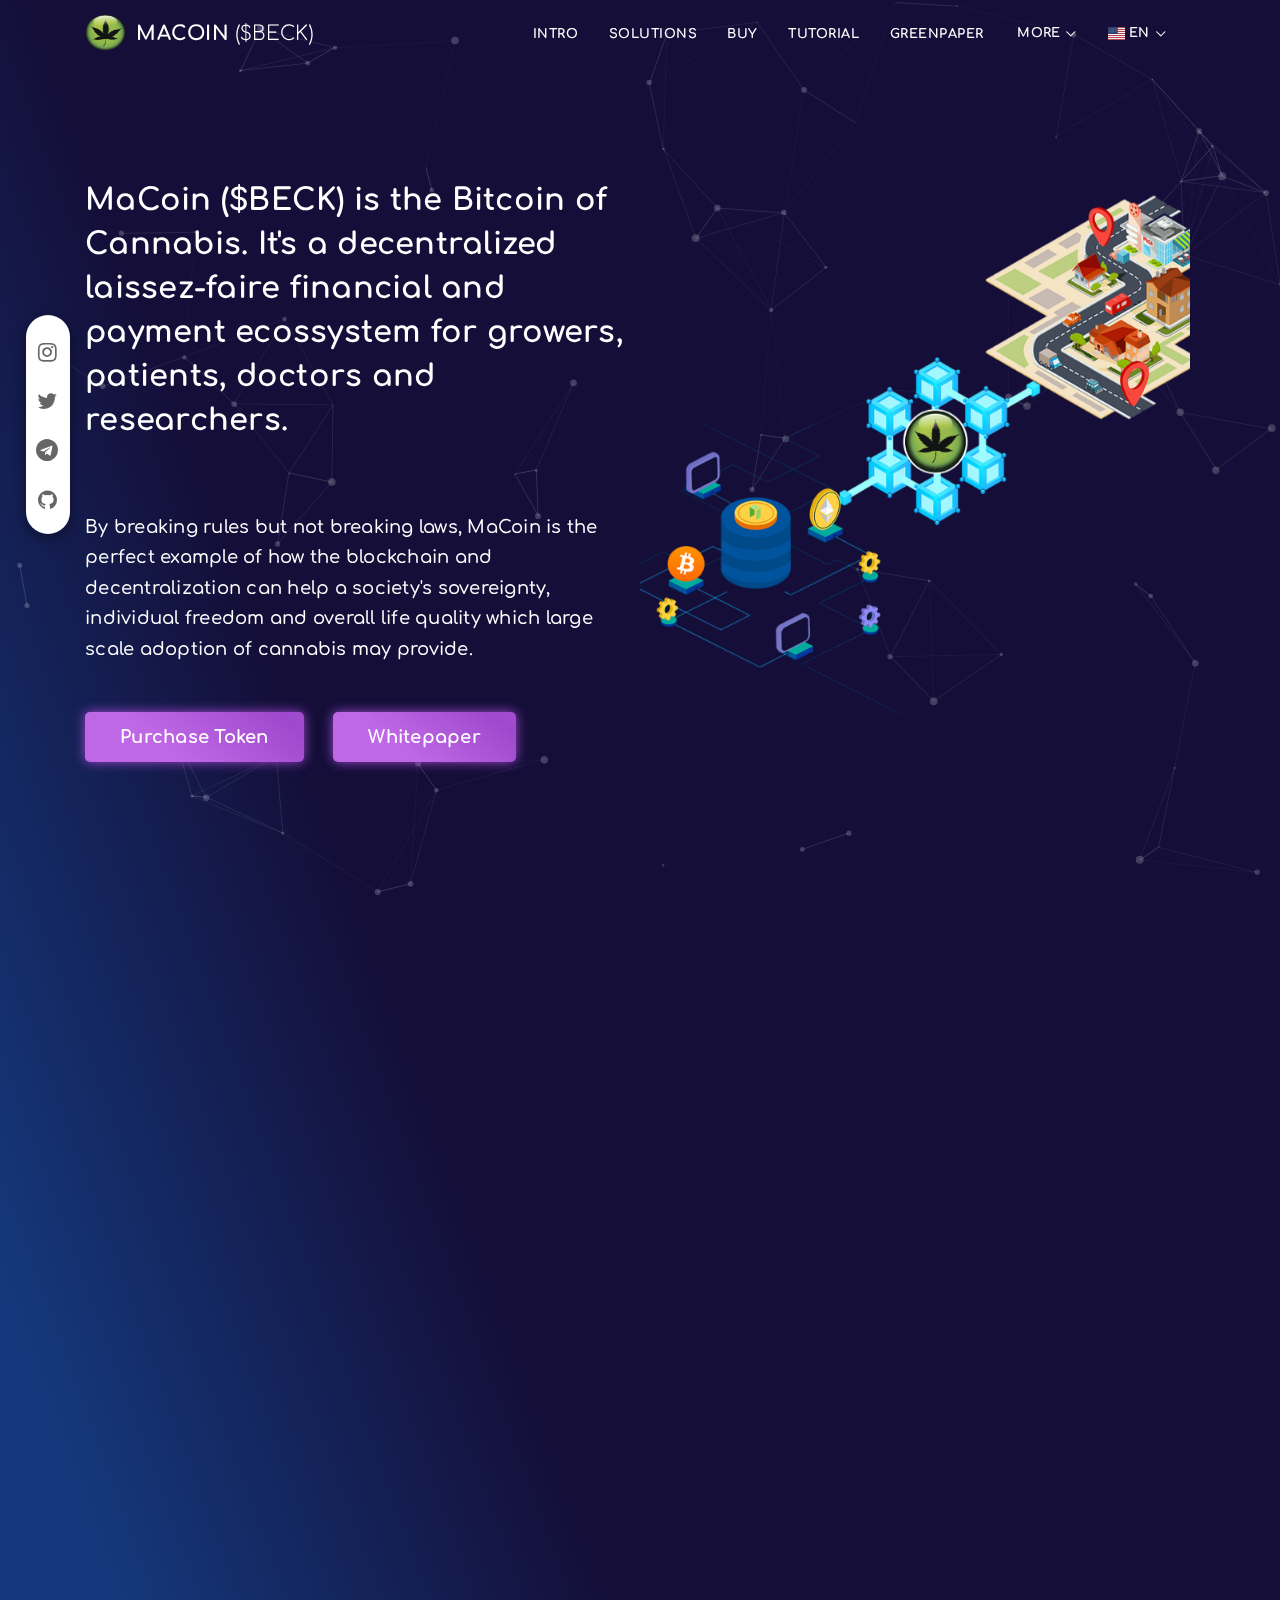
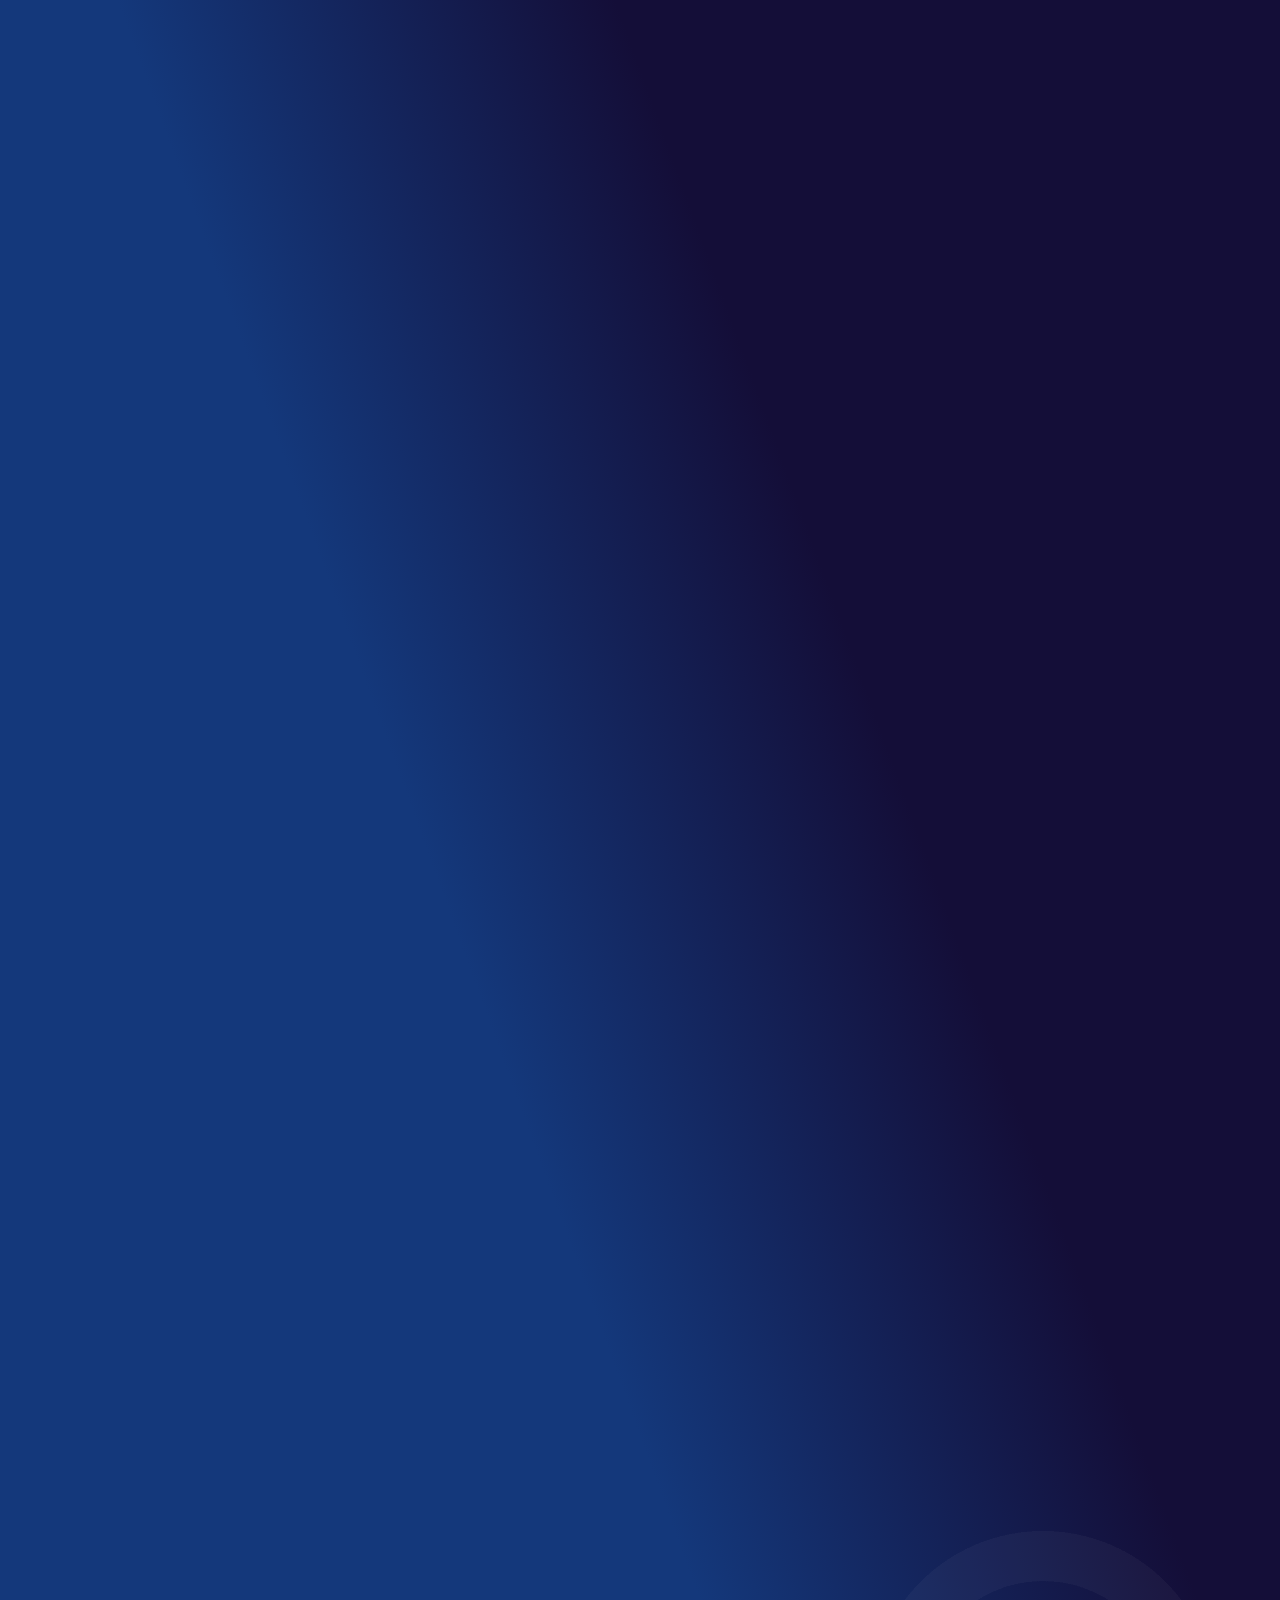
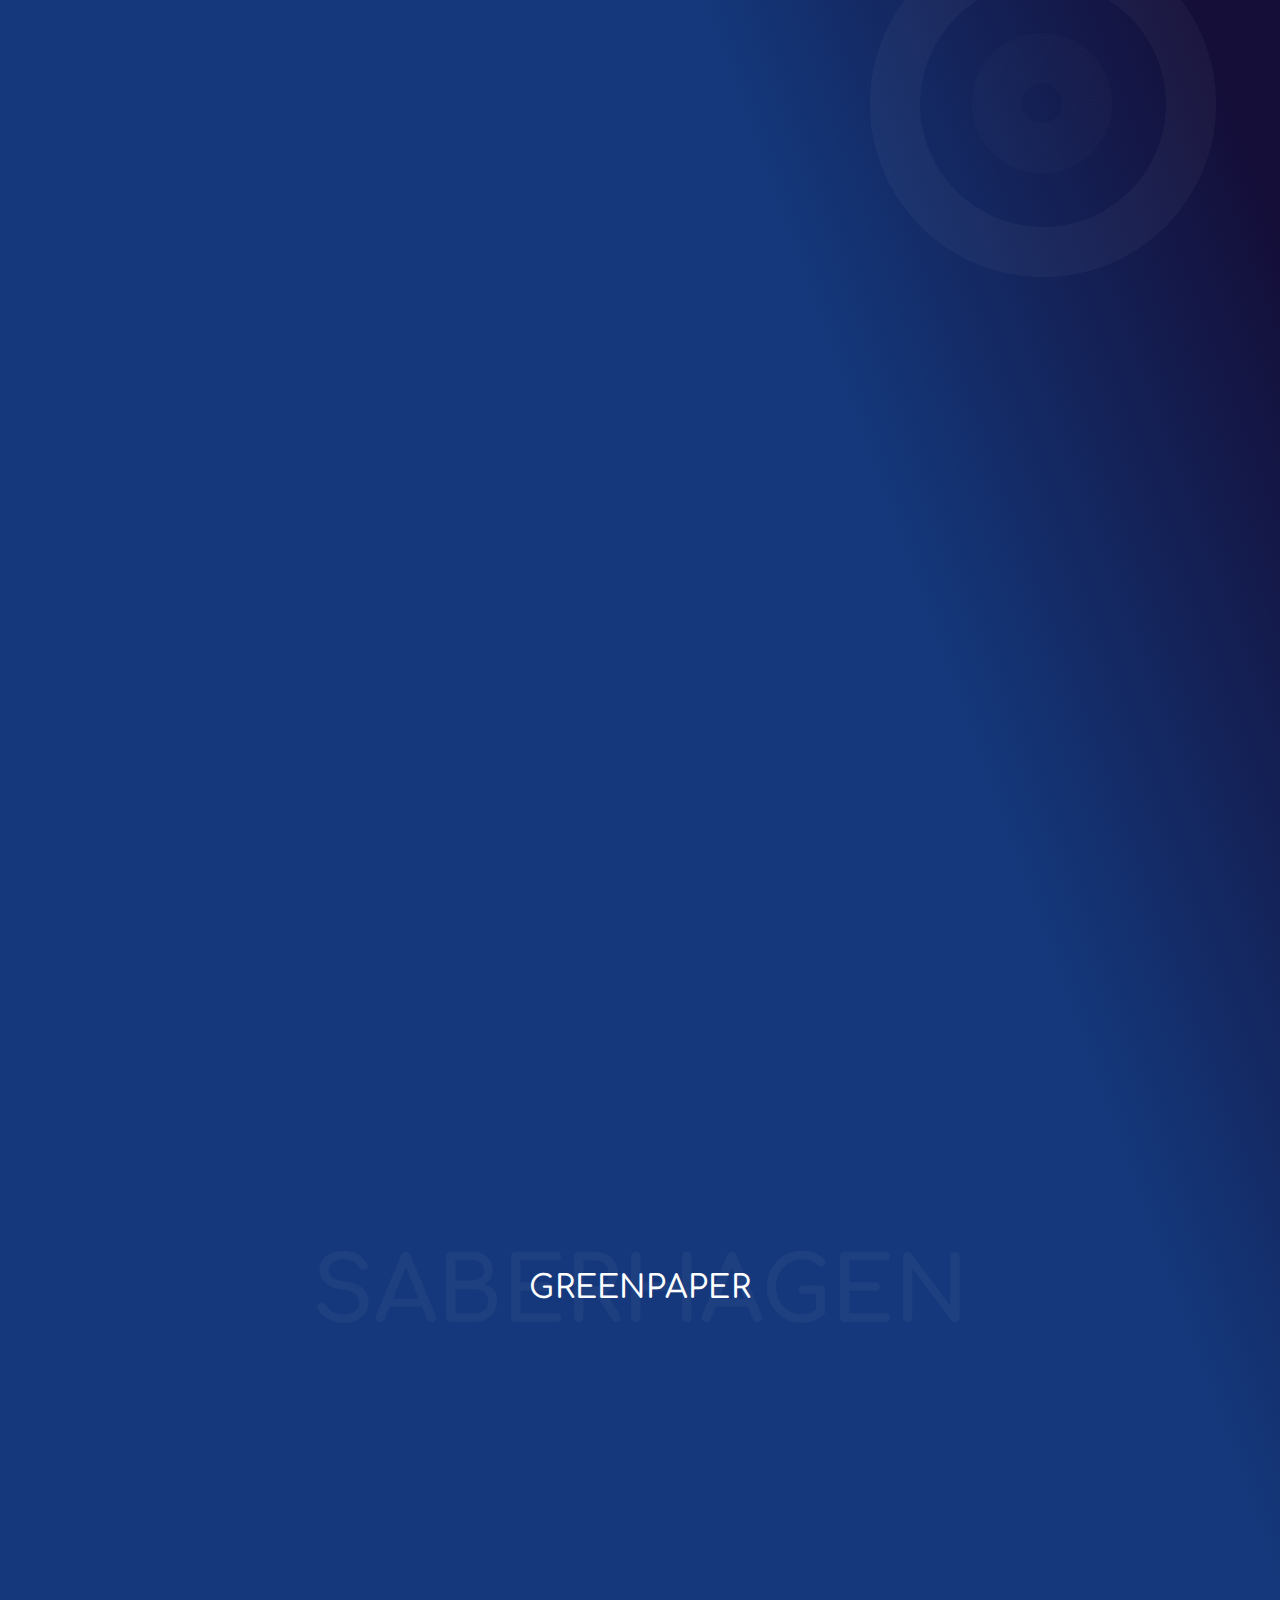
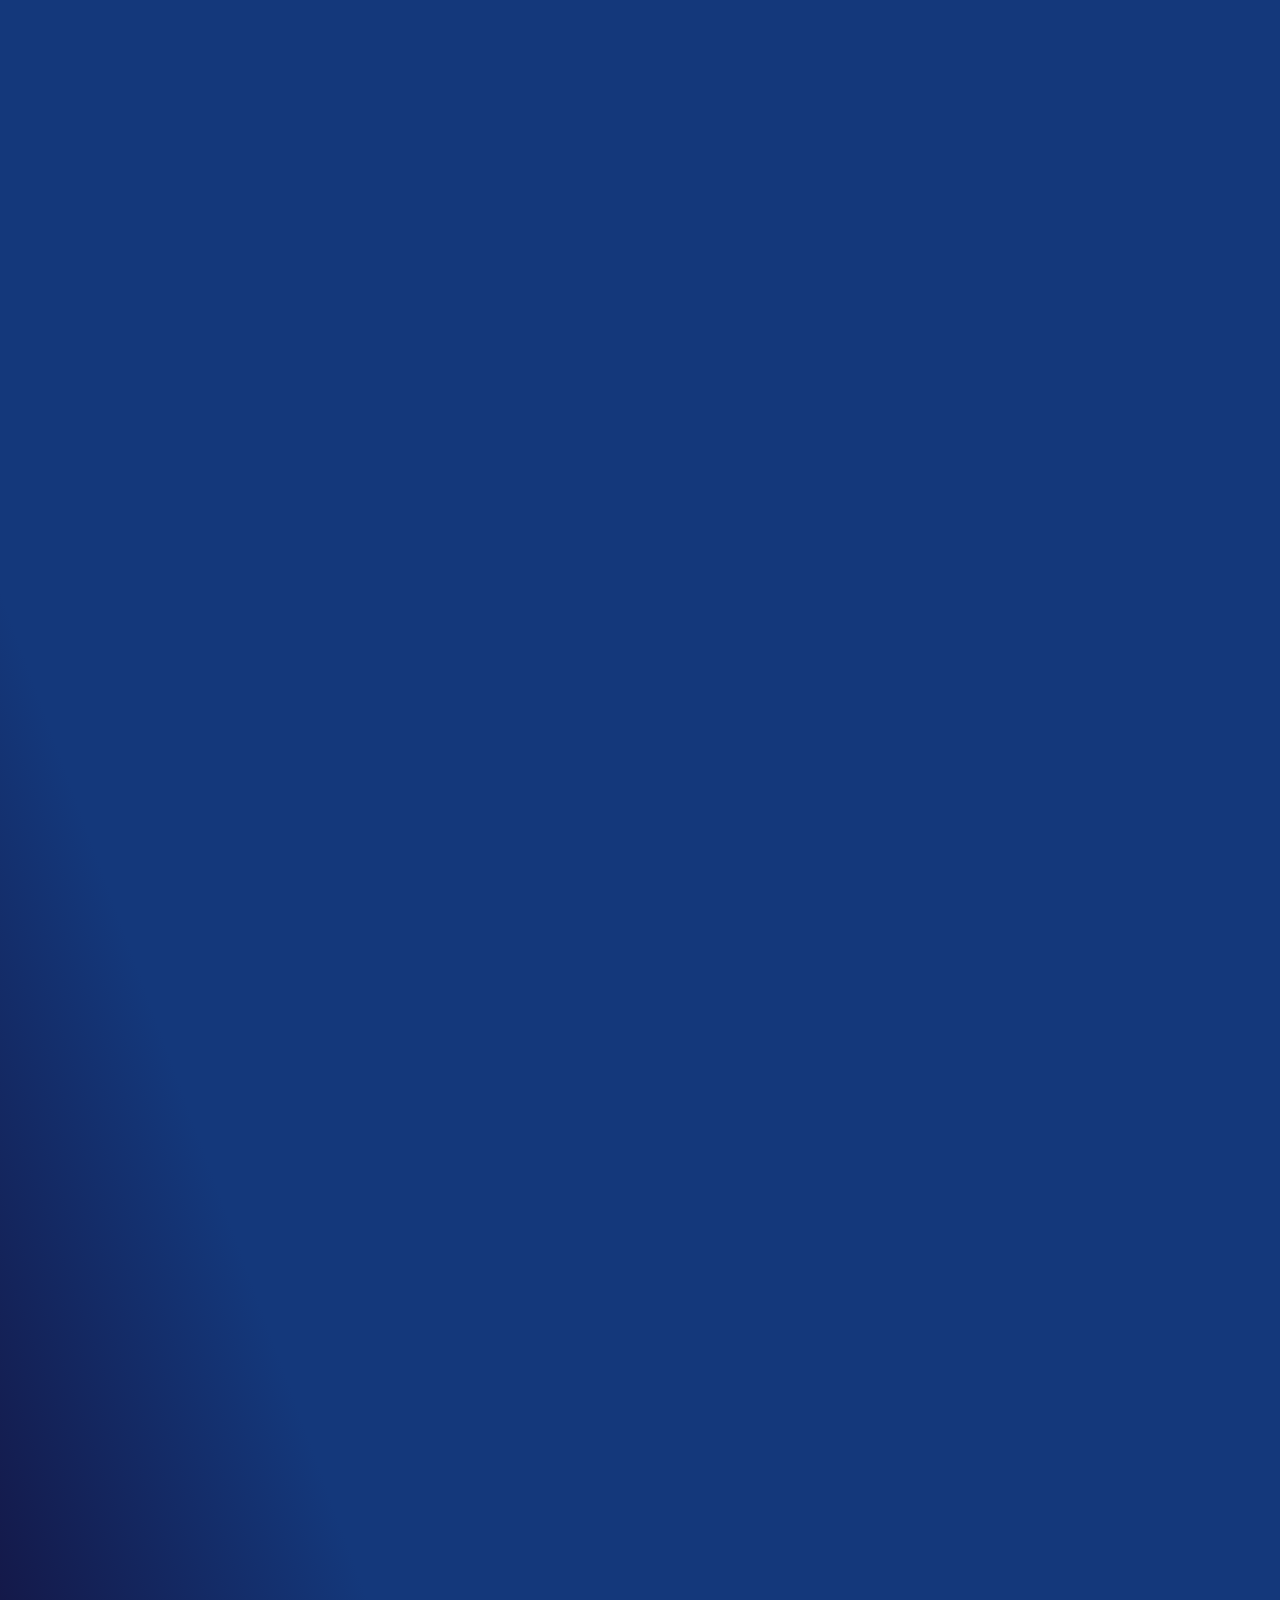
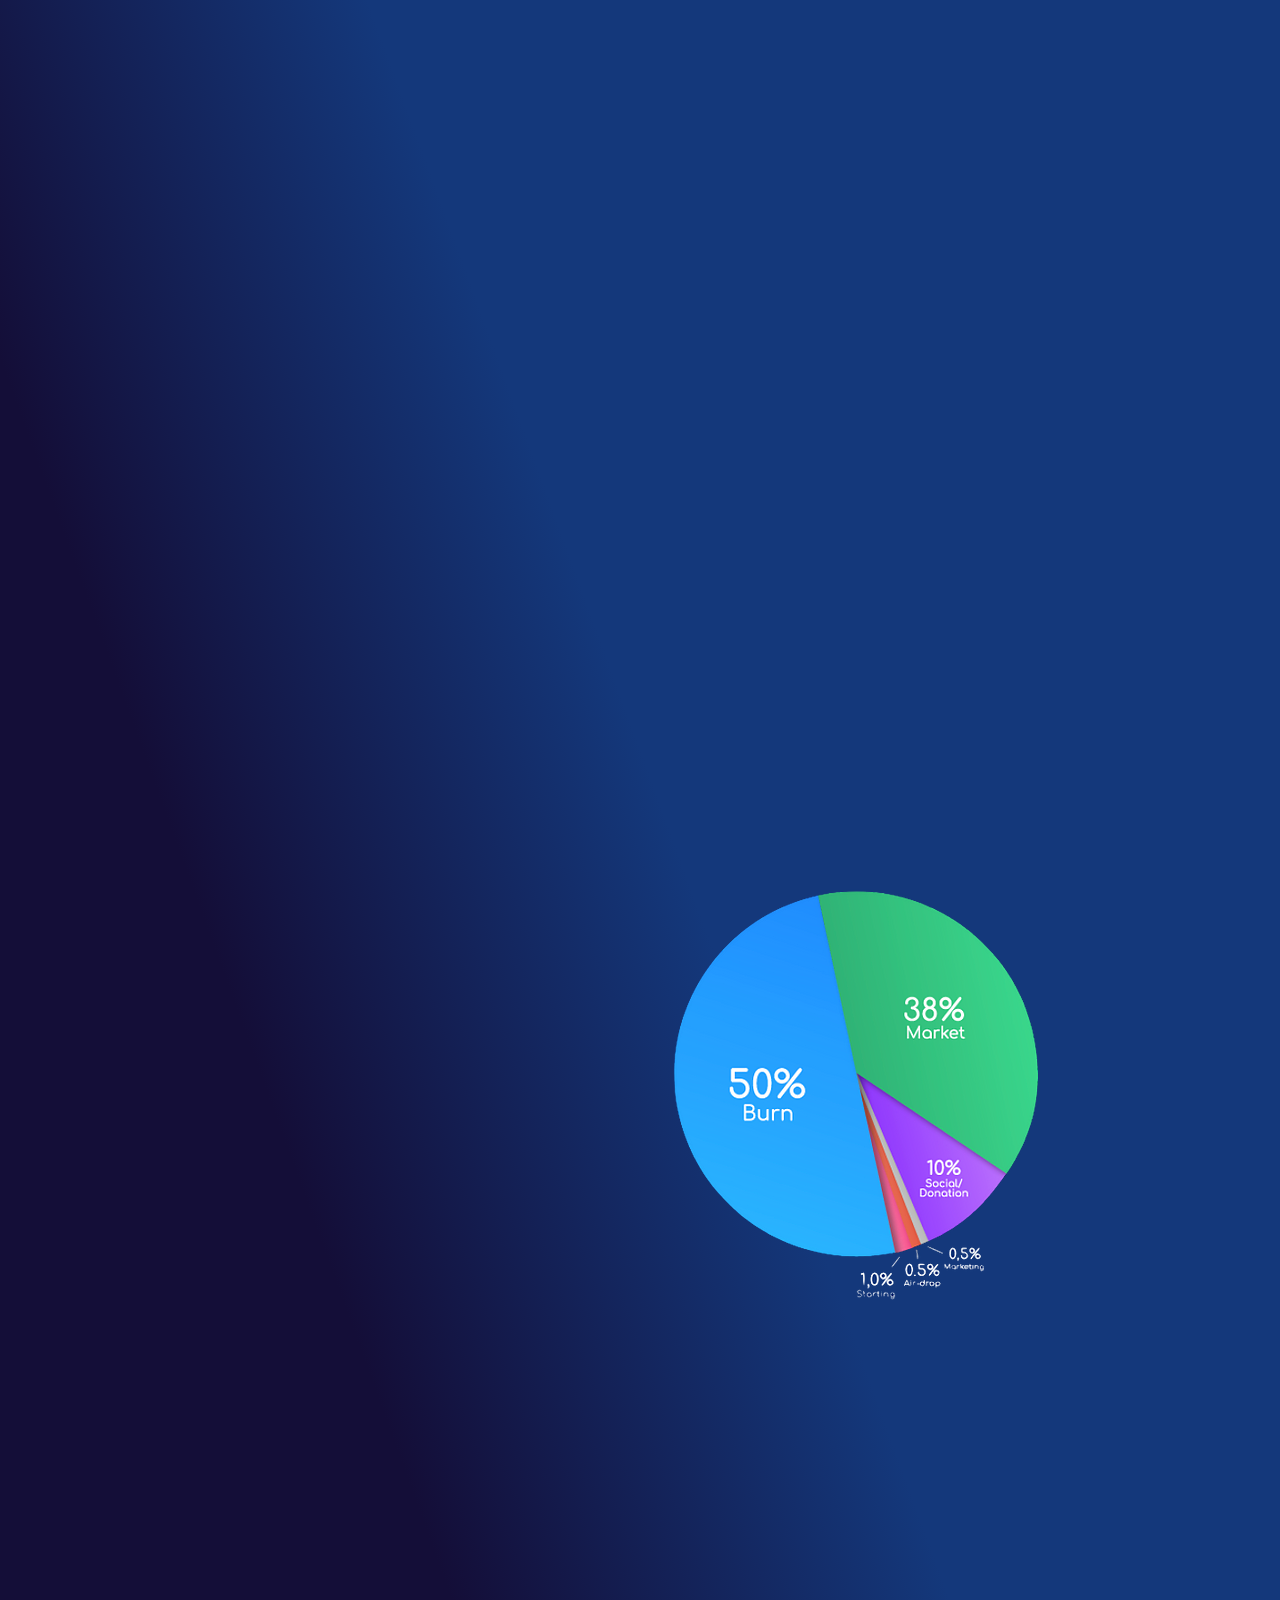
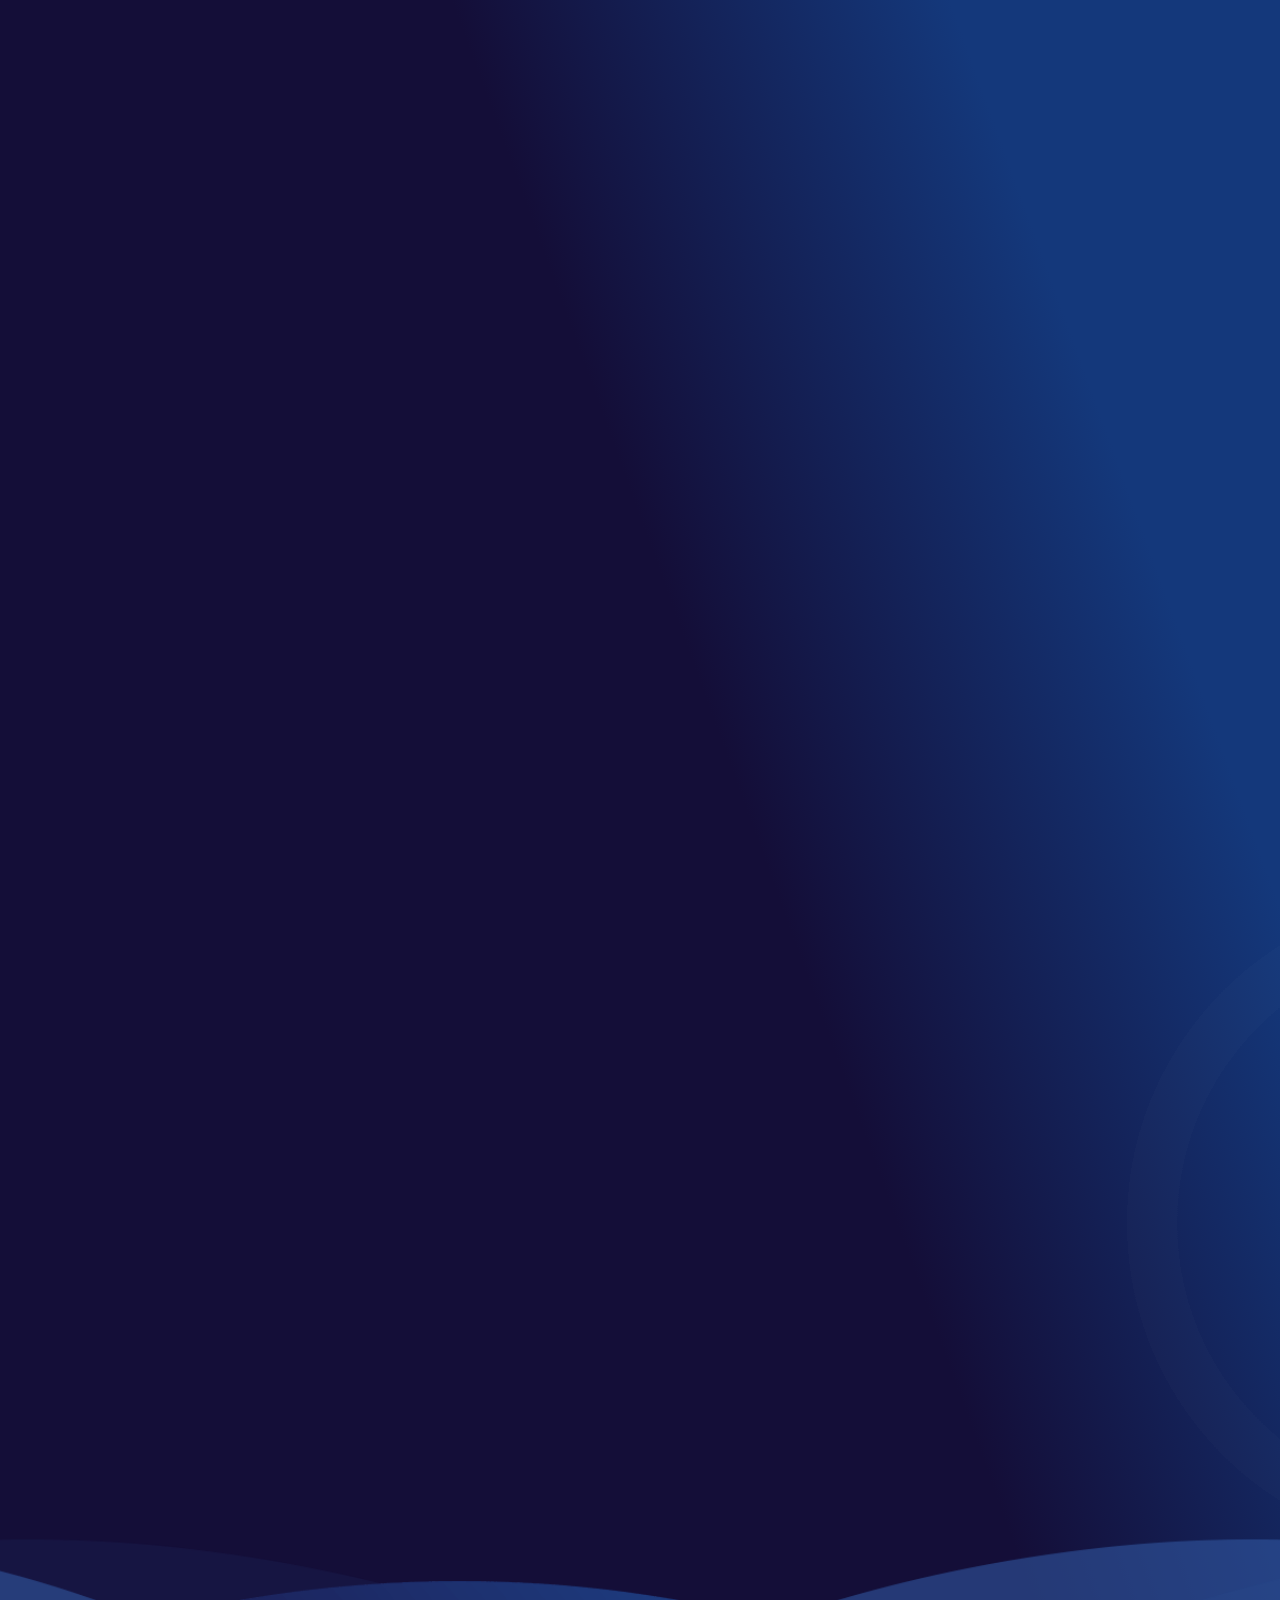
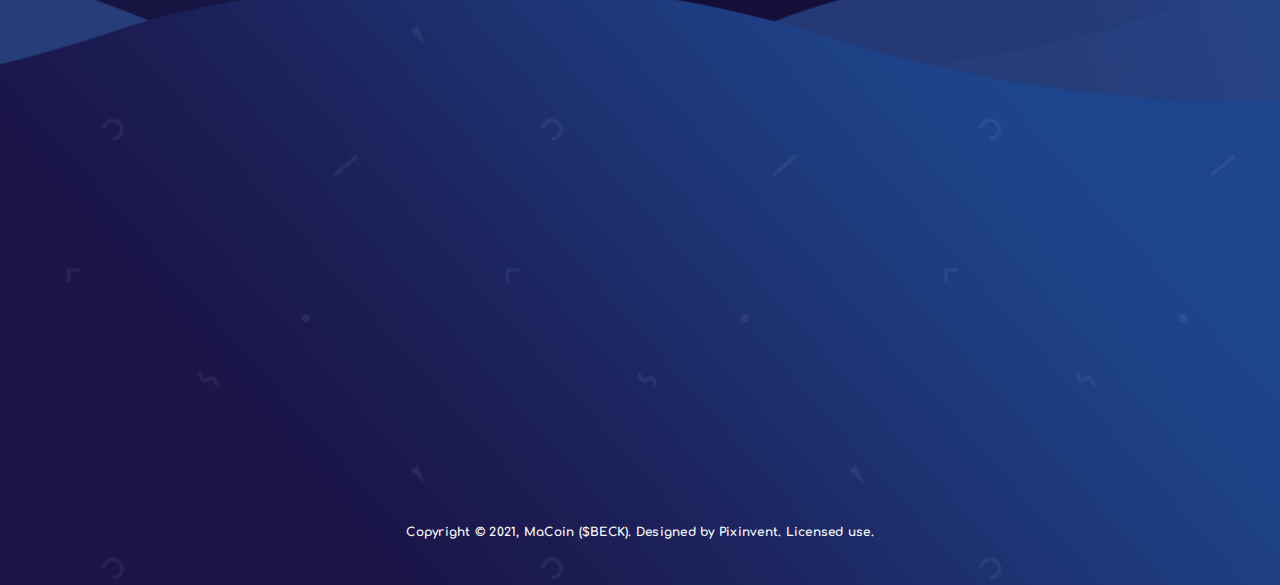
==== index.html @ e7eee724 "Update index.html" ====
<!DOCTYPE html>
<html lang="en" data-textdirection="ltr">
  <head>
    <meta http-equiv="Content-Type" content="text/html; charset=UTF-8">
    <meta http-equiv="X-UA-Compatible" content="IE=edge">
    <meta name="viewport" content="width=device-width, initial-scale=1.0, user-scalable=0, minimal-ui">
    <meta name="description" content="MaCoin ($BECK) is the The Bitcoin of Cannabis. It's a community driven project which bootstrapped from a hackton of people interested in both cryptocurrency and medical cannabis at the Cypherpunks group on Cloubhouse app. The project aims to provide a freedom-aware alterative to consumers, providers and producers of medical cannabis and to make the whole joint community get along together.">
    <meta name="keywords" content="crypto, ico, cryptocurrency, bitcoin, landing, admin, dashboard, template, modern, clean, responsive">
    <meta name="author" content="PIXINVENT">
    <title>MaCoin ($BECK) - The Bitcoin of Cannabis</title>
    <link rel="apple-touch-icon" href="theme-assets/images/ico/apple-icon-120.png">
    <link rel="shortcut icon" type="image/x-icon" href="favicon.ico">
    <!--Google Fonts-->
    <link href="https://fonts.googleapis.com/css?family=Comfortaa:300,400,500,700" rel="stylesheet">
    <!--Font icons-->
    <link href="https://cdnjs.cloudflare.com/ajax/libs/font-awesome/4.7.0/css/font-awesome.min.css" rel="stylesheet">
    <!-- BEGIN VENDOR CSS-->
    <link rel="stylesheet" type="text/css" href="theme-assets/css/bootstrap.min.css">
    <link rel="stylesheet" type="text/css" href="theme-assets/fonts/themify/style.min.css">
    <link rel="stylesheet" type="text/css" href="theme-assets/fonts/flag-icon-css/css/flag-icon.min.css">
    <link rel="stylesheet" type="text/css" href="theme-assets/vendors/animate/animate.min.css">
    <link rel="stylesheet" type="text/css" href="theme-assets/vendors/flipclock/flipclock.css">
    <link rel="stylesheet" type="text/css" href="theme-assets/vendors/swiper/css/swiper.min.css">
    <!-- END VENDOR CSS-->
    <!-- END CRYPTO CSS-->
    <!-- BEGIN Page Level CSS-->
    <link rel="stylesheet" type="text/css" href="theme-assets/css/template-3d-animation.css">
    <!-- END Page Level CSS-->
    <!-- BEGIN Custom CSS-->
    <link rel="stylesheet" type="text/css" href="assets/css/style.css">
    <!-- END Custom CSS-->
    <style>
        #myVideo {
  position: relative;
  right: 0;
  bottom: 0;
  min-width: 100%; 
  min-height: 100%;
}
    </style>
  </head>
  <body class=" 1-column undefined  page-animated svg-wrapper" data-menu-open="hover" data-menu="">
    <!-- Preloader | Comment below code if you don't want preloader-->
<div id="loader-wrapper">
    <svg viewbox=" 0 0 512 512" id="loader">
        <linearGradient id="loaderLinearColors" x1="0" y1="0" x2="1" y2="1">
            <stop offset="5%" stop-color="green"></stop>
            <stop offset="100%" stop-color="lightgreen"></stop>
        </linearGradient>        
        <g>
            <circle cx="256" cy="256" r="150" fill="none" stroke="url(#loaderLinearColors)" />
        </g>
        <g>
            <circle cx="256" cy="256" r="125" fill="none" stroke="url(#loaderLinearColors)" />
        </g>
        <g>
            <circle cx="256" cy="256" r="100" fill="none" stroke="url(#loaderLinearColors)" />
        </g>
        <g>
            <circle cx="256" cy="256" r="75" fill="none" stroke="url(#loaderLinearColors)" />
        </g>
        <circle cx="256" cy="256" r="60" fill="url(#loaderImage)" stroke="none" stroke-width="0" />

        <!-- Change the preloader logo here -->
        <defs>
            <pattern id="loaderImage" height="100%" width="100%" patternContentUnits="objectBoundingBox">
                <image href="assets/macoinlogo.png" preserveAspectRatio="none" width="1" height="1"></image>
            </pattern>
        </defs>
    </svg>

    <div class="loader-section section-left"></div>
    <div class="loader-section section-right"></div>
</div>
<!--/ Preloader --><nav class="vertical-social">
    <ul>
        <li><a href="https://www.instagram.com/cryptomacoin"><i class="fa fa-instagram" aria-hidden="true"></i></a></li>
        <li><a href="https://www.twitter.com/financemacoin"> <i class="fa fa-twitter" aria-hidden="true"></i></a></li>
        <li><a href="https://macoin.finance/telegram"><i class="fa fa-telegram" aria-hidden="true"></i></a></li>
        <li><a href="https://github.com/danibaha/macoin.finance"><i class="fa fa-github" aria-hidden="true"></i></a></li>
    </ul>
</nav>

    <!-- /////////////////////////////////// HEADER /////////////////////////////////////-->

    <!-- Header Start-->
    <header class="page-header">
      <!-- Horizontal Menu Start-->
      <nav class="main-menu static-top navbar-dark navbar navbar-expand-lg fixed-top mb-1"><div class="container">
    <a class="navbar-brand animated" data-animation="fadeInDown" data-animation-delay="1s" href="#head-area"><img src="assets/macoinlogo.png" alt="MaCoin Logo" width="41" height="37" /><span class="brand-text"><span class="font-weight-bold">MaCoin</span> ($BECK)</span></a>
    <button class="navbar-toggler" type="button" data-toggle="collapse" data-target="#navbarCollapse" aria-controls="navbarCollapse" aria-expanded="false" aria-label="Toggle navigation">
        <span class="navbar-toggler-icon"></span>
    </button>
    <div class="collapse navbar-collapse" id="navbarCollapse">
        <div id="navigation" class="navbar-nav ml-auto">
            <ul class="navbar-nav mt-1">
                <li class="nav-item animated" data-animation="fadeInDown" data-animation-delay="1.1s">
                    <a class="nav-link" href="index.html#intro">INTRO</a>
                </li>
                <li class="nav-item animated" data-animation="fadeInDown" data-animation-delay="1.2s">
                    <a class="nav-link" href="index.html#problem-solution">SOLUTIONS</a>
                </li>
                <li class="nav-item animated" data-animation="fadeInDown" data-animation-delay="1.4s">
                    <a class="nav-link" href="/buy" target="_blank">BUY</a>
                </li>
                <li class="nav-item animated" data-animation="fadeInDown" data-animation-delay="1.5s">
                    <a class="nav-link" href="https://www.youtube.com/watch?v=SS7RH27on08" target="_blank">TUTORIAL</a>
                </li>
                <li class="nav-item animated" data-animation="fadeInDown" data-animation-delay="1.3s">
                    <a class="nav-link" href="index.html#whitepaper">GREENPAPER</a>
                </li>
                <li class="dropdown show mr-2 px-2 animated" data-animation="fadeInDown" data-animation-delay="1.6s">
                    <a class="dropdown-toggle white" href="#" role="button" id="more" data-toggle="dropdown" aria-haspopup="true" aria-expanded="false">MORE</a>
                    <div class="dropdown-menu" aria-labelledby="more">
                        <a class="dropdown-item" href="index.html#macoin-ecosystem">BECK Ecosystem</a>
                        <a class="dropdown-item" href="index.html#macoin-tokenomics">Tokenomics</a>
                        <a class="dropdown-item" href="index.html#macoin-macoinbeck">MaCoin ($BECK)</a>
                        <a class="dropdown-item" href="index.html#macoin-roadmap">Roadmap</a>
                        <a class="dropdown-item" href="index.html#faq">FAQ</a>
                        <a class="dropdown-item" href="index.html#contact">Contact</a>
                        <!-- Coisa e tal depois
                        <a class="dropdown-item" href="template-inner-page-with-sidebar.html">Uma Pagina</a> -->
                    </div>
                </li>
                <li class="dropdown show mr-4 animated" data-animation="fadeInDown" data-animation-delay="1.7s">
                    <a class="dropdown-toggle" href="#" role="button" id="language" data-toggle="dropdown" aria-haspopup="true" aria-expanded="false"><span class="flag-icon flag-icon-us"></span> EN</a>
                    <div class="dropdown-menu" aria-labelledby="language">
                        <a class="dropdown-item" href="index-br.html"><span class="flag-icon flag-icon-br"></span> BR</a>
                    </div>
                </li>
            </ul>
            <!-- LOGIN TO MACOIN PARTNERS PORTAL TBD
            <span id="slide-line"></span>
            <form class="form-inline mt-2 mt-md-0">
                <a class="btn btn-sm btn-gradient-purple btn-glow my-2 my-sm-0 animated" data-animation="fadeInDown" data-animation-delay="1.8s" href="#" target="_blank">Sign in</a>
            </form>
        -->
        </div>
    </div>
</div>
      </nav>
      <!-- /Horizontal Menu End-->
    </header>
    <!-- /Header End-->

    <!-- //////////////////////////////////// CONTAINER ////////////////////////////////////-->
    <div class="content-wrapper">
      <div class="content-body">
        <main><!-- Header: 3D Animation -->
<section class="head-area" id="intro">

    <div id="particles-js"></div>
    <div class="head-content d-flex align-items-center">
        <div class="container">
            <div class="banner-wrapper">
                <div class="row align-items-center">
                    <div class="col-lg-6 col-md-12">
                        <div class="banner-content pt-5">
                            <h1 class="best-template animated" data-animation="fadeInUpShorter" data-animation-delay="1.5s">MaCoin ($BECK) is the Bitcoin of Cannabis. It's a decentralized laissez-faire financial and payment ecossystem for growers, patients, doctors and researchers.
                            <h3 class="d-block white animated" data-animation="fadeInUpShorter" data-animation-delay="1.6s">By breaking rules but not breaking laws, MaCoin is the perfect example of how the blockchain and decentralization can
                            help a society's sovereignty, individual freedom and overall life quality which large scale adoption of cannabis may provide.
                            </h3>
                            <div class="mt-5">
                                <a href="/buy" class="btn btn-lg btn-gradient-purple btn-glow mr-4 mb-2 animated" data-animation="fadeInUpShorter" data-animation-delay="1.7s">Purchase Token</a>
                                <a href="#whitepaper" class="btn btn-lg btn-gradient-purple btn-glow mb-2 animated" data-animation="fadeInUpShorter" data-animation-delay="1.8s">Whitepaper</a>
                            </div>
                        </div>
                    </div>
                    <div> <!-- arte 1234 da macoin -->
                        <img data-animation="fadeInUpShorter" src="assets/arte123.png" alt="361.png" class="problems-img animated" data-animation="fadeInUpShorter" data-animation-delay="2.5s" style="width:550px;height:550px;object-fit:cover;object-position:30% 50%; animation-delay: 4.0;">
                    </div>
                    <!-- <img src="assets/arte123.png" width="50%" height="50%"> -->
                </div>
            </div>
        </div>
    </div>
</section>
<section class="about section-padding" id="macoin-art123">
    <div class="container">
        <div class="heading text-center">
    <div class="animated" data-animation="fadeInUpShorter" data-animation-delay="0.3s">
                <h6 class="sub-title">EXPLAINING</h6>
                <h2 class="title">MaCoin ($BECK) Framework</h2>
            </div>
    <div><center><img data-animation="fadeInUpShorter" src="assets/arte123.png" alt="361.png" class="problems-img animated" data-animation="fadeInUpShorter" data-animation-delay="0.5s" width="80%" height="70%"></center>
    </div>
    <p class="content-desc animated" data-animation="fadeInUpShorter" data-animation-delay="0.4s">MaCoin ($BECK) framework allows everyone to connect to any Fiat, Bitcoin or Crypto<br class="d-none d-xl-block">financial system, convert it $BECK and swap it by real life goods & services.</p>
                <p class="content-desc animated" data-animation="fadeInUpShorter" data-animation-delay="0.4s">It chains and binds the cannabis community to real world and descentralized financial.</p>

</section>
<!--/ Header: 3D Animation -->
<!-- About -->
<section class="about section-padding" id="macoin-ecosystem">
    <div class="container">
        <div class="heading text-center">
            <div class="animated" data-animation="fadeInUpShorter" data-animation-delay="0.3s">
                <h6 class="sub-title">CANNABIS</h6>
                <h2 class="title">BECK ECOSYSTEM</h2>
            </div>
            <p class="content-desc animated" data-animation="fadeInUpShorter" data-animation-delay="0.4s">By leveraging on BECK Token we provide cryptotrading
            opportunities and business
                <br class="d-none d-xl-block">into real world while connecting the Cannabis Community in a DeFi ecosystem.</p>
        </div>
        <div class="content-area">
            <div class="row">
                <div class="col-md-12 col-lg-6">
                    <h4 class="title animated" data-animation="fadeInUpShorter" data-animation-delay="0.5s">We provide a platform for a complete <br class="d-none d-xl-block">Cannabis crypto-trading industry</h4>
                    <h6 class="pt-4 pb-2 animated" data-animation="fadeInUpShorter" data-animation-delay="0.6s">By levaring on the power of decentralized and
                    distributed digital ledger we allow the Cannabis community to interconect digitally to swap goods and services by a
                    commom measure of value: BECK Token.</h6>
                    <p class="animated" data-animation="fadeInUpShorter" data-animation-delay="0.7s">Medical cannabis consumers as well as doctors and patients along with growers, proders, wholesale distributors can swap and trade freely: anonymous and borderless digital currency to swap by cannabis medical products, services and goods.</p>
                    <p class="animated" data-animation="fadeInUpShorter" data-animation-delay="0.8s">Medical cannabis is a matter of health, and health is a matter of basic human rights and freedom. Cannabis medicine and derivative products bring incredible benefits to a number of patients
                    suffering from various patologies by means of natural and cheap aid. MaCoin helps the world avoiding the big-pharma industry lobby while keeping heavy and expensive lab chemical drugs from your body.</p>
                </div>
                <div class="col-md-12 col-lg-6 animated" data-animation="fadeInUpShorter" data-animation-delay="0.7s">
                    <div class="position-relative what-is-crypto-img float-xl-right">
                        <img class="img-fluid" src="assets/what-is-crypto.png" alt="How MaCoin works">
                        <!-- FAZER UM VIDEO NO YOUTUBE <div class="play-video text-center">
                            <a href="#" class="play rounded-circle btn-gradient-purple btn-glow video-btn" data-toggle="modal" data-src="https://www.youtube.com/embed/XXXXXX" data-target="#ico-modal"><i class="ti-control-play"></i></a>
                            <span class="mt-2 d-none d-md-block">Learn about it</span> -->
                        </div>
                    </div>
                </div>
            </div>
        </div>
    </div>
</section>
<!--/ About -->
<!-- Problems & Solutions -->
<section id="problem-solution" class="problem-solution section-pro section-padding ">
    <div class="container">
        <div class="heading text-center">
            <div class="animated" data-animation="fadeInUpShorter" data-animation-delay="0.3s">
                <h6 class="sub-title">Solutions</h6>
                <h2 class="title">Problems &amp; <strong>Solutions</strong></h2>
            </div>
            <p class="content-desc animated" data-animation="fadeInUpShorter" data-animation-delay="0.4s">For the first time, a decentralized finance (DeFi)
dares to unite two new realities in our society:
                <br class="d-none d-xl-block">Cryptocurrency and Cannabis!</p>
        </div>
        <div class="problems">
            <div class="row">
                <div class="col-md-12 col-lg-6">
                    <div class="heading mb-4">
                        <h4 class="title animated" data-animation="fadeInUpShorter" data-animation-delay="0.2s">PROBLEMS</h4>
                    </div>
                    <p class="animated" data-animation="fadeInUpShorter" data-animation-delay="0.4s">Macoin is breaking taboos and forever changing the crypto world.</p>
                    <p class="animated" data-animation="fadeInUpShorter" data-animation-delay="0.6s">On the one hand, the taboo of the decentralized economy, the individual freedom when seeking for the best alternatives of financial operations and investments. And on the other, the taboo on medical cannabis and the need for more drug options for individuals and families with some health issues, like cancer.</p>
                </div>
                <div class="col-md-12 col-lg-6 text-center">
                    <img src="assets/problems-macoin.png" class="problems-img animated" data-animation="fadeInUpShorter" data-animation-delay="0.5s" alt="problems-macoin">
                </div>
            </div>
        </div>
        <div class="solutions mt-5">
            <div class="row">
                <div class="col-md-12 col-lg-6 text-center">
                    <img src="assets/solutions-macoin.png" class="solutions-img animated" data-animation="fadeInUpShorter" data-animation-delay="0.5s" alt="problems-macoin">
                </div>
                <div class="col-md-12 col-lg-6 move-first">
                    <div class="heading mb-4">
                        <h4 class="title animated" data-animation="fadeInUpShorter" data-animation-delay="0.2s">SOLUTIONS</h4>
                    </div>
                    <p class="animated" data-animation="fadeInUpShorter" data-animation-delay="0.5s">Macoin is the first 99% philanthropic coin. For sure, people can invest in Macoin and make their profits and dividends.</p>
                    <p class="animated" data-animation="fadeInUpShorter" data-animation-delay="0.7s"> But Macoin converts other values ​​that would be the system "profit" to reward the holders, strengthen the currency itself, and increase the donation pool, which will be reverted to medical cannabis research institutions. And the choice of projects to receive donations will be made by the community. All Macoin holders are considered SUPPORTERS. They are the ones who will decide, through an online voting system, how to allocate raised funds. It is the community in charge.</p>
                </div>
            </div>
        </div>
    </div>
</section>
<!--/ Problems & Solutions -->
<!-- Whitepaper -->
<section id="whitepaper" class="whitepaper section-padding">
    <div class="container">
        <div class="heading text-center">
            <h6 class="sub-title">Saberhagen </h6>
            <h2 class="title">GREENPAPER</h2>
            <p class="content-desc animated" data-animation="fadeInUpShorter" data-animation-delay="0.4s">Understand the whole moto of Macoin reading our Greenpaper.<br />It's more than just a whitepaper. It's a call for action.</p>
        </div>
        <div class="row">
            <div class="col-lg-5 col-md-12">
                <div class="whitepaper-img">
                    <img class="img-fluid animated" data-animation="fadeInUpShorter" data-animation-delay="0.6s" src="assets/greenpaper.png" alt="greenpaper">
                </div>
            </div>
            <div class="col-lg-7 col-md-12">
                <div class="content-area">
                    <h4 class="title animated" data-animation="fadeInUpShorter" data-animation-delay="0.5s">Read the Greenpaper</h4>
                    <p class="animated" data-animation="fadeInUpShorter" data-animation-delay="0.6s">This green paper is an authoritative report guiding
                    the reader to deeply inform about the complex issue with medical cannabis, society and governments, presenting the issuing body's philosophy on the matter. It is meant to help readers understand the issue, solve the problem and be aware of Macoin cypher-defense crypto-strategy.</p>
                    <p class="animated" data-animation="fadeInUpShorter" data-animation-delay="0.7s">Our greenpaper has two versions, the long and original one drafted within the hackton which started MaCoin project and a more concise one highlighting the main goals of the project. We like to say that both documents asserts the ends the project seeks, while the full paper also describes the means.</p>
                    <p class="animated" data-animation="fadeInUpShorter" data-animation-delay="0.8s">Enjoy it.</p>
                    <div class="whitepaper-languages">
                        <div class="row">
                            <div class="col-6 col-md-3 text-center mt-4 animated" data-animation="fadeInUpShorter" data-animation-delay="0.6s">
                                <a href="/whitepaper" title="English">
                                    <img src="theme-assets/images/flag-1.png" alt="English">
                                    <div class="lang-text">
                                        <span class="icon ti-download mr-1"></span>
                                        <span class="language">English</span>
                                    </div>
                                </a>
                            </div>
                        <!--
                            <div class="col-6 col-md-3 text-center mt-4 animated" data-animation="fadeInUpShorter" data-animation-delay="0.7s">
                                <a href="#" title="Japanese">
                                    <img src="theme-assets/images/flag-2.png" alt="English">
                                    <div class="lang-text">
                                        <span class="icon ti-download mr-1"></span>
                                        <span class="language">Japanese</span>
                                    </div>
                                </a>
                            </div>
                            <div class="col-6 col-md-3 text-center mt-4 animated" data-animation="fadeInUpShorter" data-animation-delay="0.8s">
                                <a href="#" title="Russian">
                                    <img src="theme-assets/images/flag-3.png" alt="English">
                                    <div class="lang-text">
                                        <span class="icon ti-download mr-1"></span>
                                        <span class="language">Russian</span>
                                    </div>
                                </a>
                            </div>
                            <div class="col-6 col-md-3 text-center mt-4 animated" data-animation="fadeInUpShorter" data-animation-delay="0.9s">
                                <a href="#" title="Chinese">
                                    <img src="theme-assets/images/flag-4.png" alt="English">
                                    <div class="lang-text">
                                        <span class="icon ti-download mr-1"></span>
                                        <span class="language">Chinese</span>
                                    </div>
                                </a>
                            </div>
                        -->
                        </div>
                    </div>
                </div>
            </div>
        </div>
    </div>
</section>
<!--/ Whitepaper -->
<!-- Pre-Sale & Mobile Apps -->
<!-- 
<section id="token-sale-mobile-app" class="token-sale-mobile-app section-padding ">
    <div class="token-sale">
        <div class="container">
            <div class="heading text-center">
                <h6 class="sub-title">Pre-Sale &amp; Values</h6>
                <h2 class="title">Tokens Sale</h2>
                <p class="content-desc animated" data-animation="fadeInUpShorter" data-animation-delay="0.4s">The first token sale (also known as an ICO) was held by Mastercoin in
                    <br class="d-none d-xl-block">July 2013. Ethereum raised money with a token sale in 2014.</p>
            </div>
            <div class="row align-items-center">
                <div class="col-xl-5 col-lg-6 col-md-12 animated" data-animation="fadeInUpShorter" data-animation-delay="0.6s">
                    <div class="token-sale-counter">
                        <h5>ICO will start in</h5>
                        <div class="token-details text-center">
                            
                            <div class="clock-counter mb-4">
                                <div class="clock ml-0 mt-5 d-flex justify-content-center"></div>
                                <div class="message"></div>
                            </div>
                            
                            
                            <div class="loading-bar mb-2 position-relative">
                                <div class="progres-area pb-5">
                                    <ul class="progress-top">
                                        <li></li>
                                        <li class="pre-sale">Pre-Sale</li>
                                        <li>Soft Cap</li>
                                        <li class="bonus">Bonus</li>
                                        <li></li>
                                    </ul>
                                    <ul class="progress-bars">
                                        <li></li>
                                        <li>|</li>
                                        <li>|</li>
                                        <li>|</li>
                                        <li></li>
                                    </ul>
                                    <div class="progress">
                                        <div class="progress-bar progress-bar-custom" role="progressbar" style="width: 65%;" aria-valuenow="100" aria-valuemin="0" aria-valuemax="100"></div>
                                    </div>
                                    <div class="progress-bottom">
                                        <div class="progress-info">65% target raised</div>
                                        <div class="progress-info">1 ETH = $1000 = 3177.38 CIC</div>
                                    </div>
                                </div>
                            </div>
                           
                            <a href="#" class="btn btn-lg btn-glow btn-gradient-blue">Purchase Token</a>
                        </div>
                    </div>
                </div>
                <div class="col-xl-7 col-lg-6 col-md-12 mt-5 pl-4 animated" data-animation="fadeInUpShorter" data-animation-delay="0.6s">
                    <div class="row">
                        <p>We have successfully reached the soft cap! Join now and get a higher discount.
                            <br/>Get your tokens for the best price: We fixed the Ether price at $800.</p>
                        <div class="col-md-5">
                            <ul class="token-sale-info">
                                <li>Public PRE-ITS starts <strong class="white">13 March</strong></li>
                                <li>Public ITS ends <strong class="white">25 May</strong></li>
                                <li>Public ITS starts <strong class="white">25 April</strong></li>
                            </ul>
                        </div>
                        <div class="col-md-7 pr-0">
                            <ul class="token-sale-info">
                                <li>Acceptable currencies <strong class="white">ETH, BTC, LTC</strong></li>
                                <li>Minimal transaction amount <strong class="white">1 ETH, 1 BTC, 1 LTC</strong></li>
                                <li>Number of tokens for sale <strong class="white">890,000 CIC (8%)</strong></li>
                            </ul>
                        </div>
                    </div>
                </div>
            </div>
        </div>
    </div>
   
-->
<!-- Roadmap -->
<section id="macoin-roadmap" class="roadmap section-padding">
    <div class="container">
        <div class="heading text-center">
            <div class="animated" data-animation="fadeInUpShorter" data-animation-delay="0.3s">
                <h6 class="sub-title">Community</h6>
                <h2 class="title">Roadmap</h2>
            </div>
            <p class="content-desc animated" data-animation="fadeInUpShorter" data-animation-delay="0.4s">Since the begining of the project some divergences
            among some core developers due to open-source license of logo/brand and a dispute did not allow the whole roadmap in the original paper to go thought, therefore We the MaCoin Society, the community, decided a reasonable project which is unrelated to such disputed. We also decided to drop
            the logo usage until it's fully set and we use a logo today which is free of copyright claim. The Roadmap below is the community tentative reasonable roadmap which replaced the one discussed as a result of the hackaton.</p>
        </div>
        <div class="row animated" data-animation="fadeInUpShorter" data-animation-delay="0.6s">
            <div class="col-12">
                <div class="roadmap-container">
                    <div class="swiper-container">
                        <div class="swiper-wrapper timeline">
                            <div class="swiper-slide">
                                <div class="roadmap-info">
                                    <div class="timestamp completed">
                                        <span class="date">Jun 2021</span>
                                    </div>
                                    <div class="status completed">
                                        <span>MaCoin ($BECK)<br/>Project Idea</span>
                                    </div>
                                </div>
                            </div>
                            <div class="swiper-slide">
                                <div class="roadmap-info">
                                    <div class="timestamp completed">
                                        <span class="date">Jun-Jul 2021</span>
                                    </div>
                                    <div class="status completed">
                                        <span>Technical &amp; hackaton <br/> token devlopment</span>
                                    </div>
                                </div>
                            </div>
                            <div class="swiper-slide active">
                                <div class="roadmap-info">
                                    <div class="timestamp active">
                                        <span class="date">Jul 17 2021</span>
                                    </div>
                                    <div class="status active">
                                        <span>MaCoin ($BECK) Token, Site & Paper released</span>
                                        <span class="live">Full Live Now</span>
                                    </div>
                                </div>
                            </div>
                            <div class="swiper-slide">
                                <div class="roadmap-info">
                                    <div class="timestamp remaining">
                                        <span class="date">November 2021</span>
                                    </div>
                                    <div class="status remaining">
                                        <span>MaCoin listed at Xchange.ee</span>
                                    </div>
                                </div>
                            </div>
                            <div class="swiper-slide">
                                <div class="roadmap-info">
                                    <div class="timestamp remaining">
                                        <span class="date">Fev 2021</span>
                                    </div>
                                    <div class="status remaining">
                                        <span>MaCoin ($BECK) is transfered to community.</span>
                                    </div>
                                </div>
                            </div>
                            <div class="swiper-slide">
                                <div class="roadmap-info">
                                    <div class="timestamp remaining">
                                        <span class="date">Onward</span>
                                    </div>
                                    <div class="status remaining">
                                        <span>Community-driven <br/>pools, decisions and management.</span>
                                    </div>
                                </div>
                            </div>
                        </div>
                    </div>
                    <div class="swiper-control">
                        <span class="prev-slide"></span>
                        <span class="next-slide"></span>
                    </div>
                </div>
            </div>
        </div>
    </div>
</section>
<!--/ Roadmap -->
<!-- Our Coin -->
<section id="macoin-macoinbeck" class="our-coin section-padding ">
    <div class="container">
        <div class="heading text-center">
            <div class="animated" data-animation="fadeInUpShorter" data-animation-delay="0.3s">
                <h6 class="sub-title">ABOUT</h6>
                <h2 class="title">MaCoin ($BECK)</h2>
            </div>
            <p class="content-desc animated" data-animation="fadeInUpShorter" data-animation-delay="0.4s">Macoin is a short for “Marijuana Coin” and a slang for “my coin”.<br/>The coin name is MaCoin and the Token symbol os BECK.<br />Beck is a slang for “joint”.
        </div>
        <div class="row">
            <div class="col-lg-5 col-md-12 animated" data-animation="fadeInUpShorter" data-animation-delay="0.6s">
                <div class="coin-img">
                    <img class="img-fluid" src="assets/moeda-de-ouro.png" width="80%" height="80%" alt="MaCoin Image">
                </div>
            </div>
            <div class="col-lg-7 col-md-12">
                <div class="heading mb-4">
                    <h4 class="title animated" data-animation="fadeInUpShorter" data-animation-delay="0.5s">MACOIN ($BECK)</h4>
                </div>
                <p class="animated" data-animation="fadeInUpShorter" data-animation-delay="0.6s">MaCoin ($BECK) is an ERC-20 Token published originally on BSC Smart Chain, which can be swapped on the DeFi (decentralized finance) platform PancakeSwap originally.</p>
                <p class="animated" data-animation="fadeInUpShorter" data-animation-delay="0.7s">Bridges in other networks were fully discussed and so far due to fee restrictions we will add bridges only in two sidechains for BTC (Bitcoin) and BCH (Bitcoin Cash). One of the original developers made quite a few promisses including adding it to Tari (Monero/XMR) sidechain as a defensive strategy if MaCoin ever get listed in a mainstream exchange due to intrinsic risks of arbitrary authoritarian interferences.</p>
            </div>
        </div>
    </div>
</section>
<!--/ Our Coin -->
<!-- Token Stats -->
<section id="macoin-tokenomics" class="token-distribution section-padding">
    <div class="container">
        <div class="heading text-center">
            <div class="animated" data-animation="fadeInUpShorter" data-animation-delay="0.3s">
                <h6 class="sub-title">Token Distribution</h6>
                <h2 class="title">TOKENOMICS</h2>
            </div>
            <p class="content-desc animated" data-animation="fadeInUpShorter" data-animation-delay="0.4s">Tokenomics summary: 420M tokens, 50% burned, 38% market, 10% social dinations, 1% Starting members, 0.5% AirDrop, 0.5% Marketing.</p>
        </div>
        <div class="row">
            <div class="col-md-12 col-lg-6 pr-5">
                <div class="content-area">
                    <h4 class="title animated" data-animation="fadeInUpShorter" data-animation-delay="0.5s">Details</h4>
                    <p class="mt-1 animated" data-animation="fadeInUpShorter" data-animation-delay="0.6s">Mostly a philanthropic and laissez-faire market coin. Macoin will convert the system "profit" into reward to holders in an automatic dividends payment system while also increasin the the donation pool which will later be reverted to medical cannabis research institutions grants.</p>
                    <p class="animated" data-animation="fadeInUpShorter" data-animation-delay="0.7s">The initial supply is 420,000,000. Since half of it was already burn in the burn fest, the actual total initial supply is 120,000,000.</p>
                    <p class="animated" data-animation="fadeInUpShorter" data-animation-delay="0.9s"><span>Network:</span> <strong class="grey-accent2">Binance Smart Chain (BSC)</strong></p>
                    <p class="animated" data-animation="fadeInUpShorter" data-animation-delay="0.9s"><span>Contract:</span> <strong class="grey-accent2">0x20f23bc6f28bd31f9869b9c7750fdeafed7d22cd</strong></p>
                    <p class="animated" data-animation="fadeInUpShorter" data-animation-delay="0.9s"><span>Name:</span> <strong class="grey-accent2">MaCoin</strong></p>
                    <p class="animated" data-animation="fadeInUpShorter" data-animation-delay="0.8s"><span>Symbol:</span> <strong class="grey-accent2">BECK</strong></p>
                    <p class="animated" data-animation="fadeInUpShorter" data-animation-delay="1.0s"><span>Type:</span> <strong class="grey-accent2">ERC20</strong></p>
                     <p class="animated" data-animation="fadeInUpShorter" data-animation-delay="1.0s"><span>Exchanges:</span> <strong class="grey-accent2">
                        <a href="https://pancakeswap.finance/swap?inputCurrency=BNB&outputCurrency=0x20f23bc6f28bd31f9869b9c7750fdeafed7d22cd" target="_blank">PancakeSwap V2</a> & <a href="https://www.xchange.ee/" target="_blank">Xchange</a>.</p>
                </div>
            </div>
            <div >
                <div class="token-img">
                    <img class="img-fluid" src="assets/tokenomics.webp" alt="token-distribution">
                </div>
            </div>
        </div>
    </div>
</section>
<!--/ Token Stats -->
<!-- Team -->
<!-- CONTRIBUA NO GITHUB 
<section id="team" class="team section-padding ">
    <div class="container">
        <div class="heading text-center">
            <div class="animated" data-animation="fadeInUpShorter" data-animation-delay="0.3s">
                <h6 class="sub-title">Creative</h6>
                <h2 class="title">Team</h2>
            </div>
            <p class="content-desc animated" data-animation="fadeInUpShorter" data-animation-delay="0.4s">A cryptocurrency (or crypto currency) is a digital asset designed to work as a medium
                <br class="d-none d-xl-block">of exchange that uses cryptography to secure its transactions.</p>
        </div>
        <div class="row team-intro justify-content-center text-center">
            <div class="col-12 col-md-4 col-lg-2 team-width animated" data-animation="fadeInUpShorter" data-animation-delay="0.5s">
                <span>18</span>
                <p>Creative and
                    <br>Dedicated People</p>
            </div>
            <div class="col-12 col-md-4 col-lg-2 team-width animated" data-animation="fadeInUpShorter" data-animation-delay="0.6s">
                <span>125</span>
                <p>Years of combined experience</p>
            </div>
            <div class="col-12 col-md-4 col-lg-2 team-width animated" data-animation="fadeInUpShorter" data-animation-delay="0.7s">
                <span>10</span>
                <p>Years of blockchain experience</p>
            </div>
        </div>
        <div class="team-profile mt-5">
            <div class="row mb-5">
                <div class="col-sm-12 col-md-6 col-lg-4 mb-5 animated" data-animation="jello" data-animation-delay="0.8s">
                    <div class="d-flex team-member">
                        <div class="team-img float-left mr-3" data-toggle="modal" data-target="#teamUser9">
                            <img src="theme-assets/images/user-9.png" alt="team-profile-1" class="rounded-circle" width="128">
                        </div>
                        <div class="profile align-self-center">
                            <div class="name">Logan S. Perez</div>
                            <div class="role">CEO &amp; CFO</div>
                            <div class="social-profile mt-3">
                                <a href="#" title="Linkedin" class="font-medium grey-accent2 mr-2"><i class="ti-linkedin"></i></a>
                                <a href="#" title="Twitter" class="font-medium grey-accent2 mr-2"><i class="ti-twitter-alt"></i></a>
                                <a href="#" title="Github" class="font-medium grey-accent2"><i class="ti-github"></i></a>
                            </div>
                        </div>
                    </div>
                </div>
                <div class="col-sm-12 col-md-6 col-lg-4 mb-5 animated" data-animation="jello" data-animation-delay="0.9s">
                    <div class="d-flex team-member">
                        <div class="team-img float-left mr-3" data-toggle="modal" data-target="#teamUser6">
                            <img src="theme-assets/images/user-6.png" alt="team-profile-1" class="rounded-circle" width="128">
                        </div>
                        <div class="profile align-self-center">
                            <div class="name">Susan J. Newsom</div>
                            <div class="role">Graphic Designer</div>
                            <div class="social-profile mt-3">
                                <a href="#" title="Linkedin" class="font-medium grey-accent2 mr-2"><i class="ti-linkedin"></i></a>
                                <a href="#" title="Twitter" class="font-medium grey-accent2 mr-2"><i class="ti-twitter-alt"></i></a>
                                <a href="#" title="Github" class="font-medium grey-accent2"><i class="ti-github"></i></a>
                            </div>
                        </div>
                    </div>
                </div>
                <div class="col-sm-12 col-md-6 col-lg-4 mb-5 animated" data-animation="jello" data-animation-delay="1.0s">
                    <div class="d-flex team-member">
                        <div class="team-img float-left mr-3" data-toggle="modal" data-target="#teamUser2">
                            <img src="theme-assets/images/user-2.png" alt="team-profile-1" class="rounded-circle" width="128">
                        </div>
                        <div class="profile align-self-center">
                            <div class="name">Mary J. Wardle</div>
                            <div class="role">CPO</div>
                            <div class="social-profile mt-3">
                                <a href="#" title="Linkedin" class="font-medium grey-accent2 mr-2"><i class="ti-linkedin"></i></a>
                                <a href="#" title="Twitter" class="font-medium grey-accent2 mr-2"><i class="ti-twitter-alt"></i></a>
                                <a href="#" title="Github" class="font-medium grey-accent2"><i class="ti-github"></i></a>
                            </div>
                        </div>
                    </div>
                </div>
                <div class="col-sm-12 col-md-6 col-lg-4 mb-5 animated" data-animation="jello" data-animation-delay="1.1s" data-toggle="modal" data-target="#teamUser10">
                    <div class="d-flex team-member">
                        <div class="team-img float-left mr-3">
                            <img src="theme-assets/images/user-10.png" alt="team-profile-1" class="rounded-circle" width="128">
                        </div>
                        <div class="profile align-self-center">
                            <div class="name">Nicholas M. Sharpe</div>
                            <div class="role">UI / UX Designer</div>
                            <div class="social-profile mt-3">
                                <a href="#" title="Linkedin" class="font-medium grey-accent2 mr-2"><i class="ti-linkedin"></i></a>
                                <a href="#" title="Twitter" class="font-medium grey-accent2 mr-2"><i class="ti-twitter-alt"></i></a>
                                <a href="#" title="Github" class="font-medium grey-accent2"><i class="ti-github"></i></a>
                            </div>
                        </div>
                    </div>
                </div>
                <div class="col-sm-12 col-md-6 col-lg-4 mb-5 animated" data-animation="jello" data-animation-delay="1.2s" data-toggle="modal" data-target="#teamUser4">
                    <div class="d-flex team-member">
                        <div class="team-img float-left mr-3">
                            <img src="theme-assets/images/user-4.png" alt="team-profile-1" class="rounded-circle" width="128">
                        </div>
                        <div class="profile align-self-center">
                            <div class="name">Cecelia T. Carter</div>
                            <div class="role">CTO</div>
                            <div class="social-profile mt-3">
                                <a href="#" title="Linkedin" class="font-medium grey-accent2 mr-2"><i class="ti-linkedin"></i></a>
                                <a href="#" title="Twitter" class="font-medium grey-accent2 mr-2"><i class="ti-twitter-alt"></i></a>
                                <a href="#" title="Github" class="font-medium grey-accent2"><i class="ti-github"></i></a>
                            </div>
                        </div>
                    </div>
                </div>
                <div class="col-sm-12 col-md-6 col-lg-4 mb-5 animated" data-animation="jello" data-animation-delay="1.3s" data-toggle="modal" data-target="#teamUser13">
                    <div class="d-flex team-member">
                        <div class="team-img float-left mr-3">
                            <img src="theme-assets/images/user-13.png" alt="team-profile-1" class="rounded-circle" width="128">
                        </div>
                        <div class="profile align-self-center">
                            <div class="name">Terry T. Robinette</div>
                            <div class="role">Developer</div>
                            <div class="social-profile mt-3">
                                <a href="#" title="Linkedin" class="font-medium grey-accent2 mr-2"><i class="ti-linkedin"></i></a>
                                <a href="#" title="Twitter" class="font-medium grey-accent2 mr-2"><i class="ti-twitter-alt"></i></a>
                                <a href="#" title="Github" class="font-medium grey-accent2"><i class="ti-github"></i></a>
                            </div>
                        </div>
                    </div>
                </div>
            </div>
        </div>
    </div>
</section>
-->
<!--/ Team -->
<!-- Advisors -->
<!-- CONTRIBUA NO GITHUB PRECISAMOS MUITO DE ADVISORS 
<section id="advisor" class="advisor team section-padding">
    <div class="container">
        <div class="heading text-center">
            <div class="animated" data-animation="fadeInUpShorter" data-animation-delay="0.3s">
                <h6 class="sub-title">helpful</h6>
                <h2 class="title">Advisors</h2>
            </div>
            <p class="content-desc animated" data-animation="fadeInUpShorter" data-animation-delay="0.4s">Digital currency is a money balance recorded electronically on
                <br class="d-none d-xl-block">a stored-value card or other device. Another form of electronic money is network money.</p>
        </div>
        <div class="team-profile mt-5">
            <div class="row mb-5">
                <div class="col-sm-12 col-md-6 col-lg-4 mb-5 animated" data-animation="jello" data-animation-delay="0.5s">
                    <div class="d-flex">
                        <div class="team-img float-left mr-3" data-toggle="modal" data-target="#teamUser1">
                            <img src="theme-assets/images/user-1.png" alt="team-profile-1" class="rounded-circle" width="128">
                        </div>
                        <div class="team-icon">
                            <i class="ti-linkedin"></i>
                        </div>
                        <div class="profile align-self-center">
                            <div class="name">Nadia Sidko</div>
                            <div class="role">Blockchain Entrepreneur</div>
                            <div class="crypto-profile">
                                <img src="theme-assets/images/company-logo-1.png" alt="Team User">
                            </div>
                        </div>
                    </div>
                </div>
                <div class="col-sm-12 col-md-6 col-lg-4 mb-5 animated" data-animation="jello" data-animation-delay="0.6s">
                    <div class="d-flex">
                        <div class="team-img float-left mr-3" data-toggle="modal" data-target="#teamUser8">
                            <img src="theme-assets/images/user-8.png" alt="team-profile-1" class="rounded-circle" width="128">
                        </div>
                        <div class="team-icon">
                            <i class="ti-linkedin"></i>
                        </div>
                        <div class="profile align-self-center">
                            <div class="name">Pavel Volek</div>
                            <div class="role">Entrepreneur and Investor</div>
                            <div class="crypto-profile">
                                <img src="theme-assets/images/company-logo-2.png" alt="Team User">
                            </div>
                        </div>
                    </div>
                </div>
                <div class="col-sm-12 col-md-6 col-lg-4 mb-5 animated" data-animation="jello" data-animation-delay="0.7s" data-toggle="modal" data-target="#teamUser3">
                    <div class="d-flex">
                        <div class="team-img float-left mr-3">
                            <img src="theme-assets/images/user-3.png" alt="team-profile-1" class="rounded-circle" width="128">
                        </div>
                        <div class="team-icon">
                            <i class="ti-linkedin"></i>
                        </div>
                        <div class="profile align-self-center">
                            <div class="name">Alyona Blakytna</div>
                            <div class="role">Fin-Tech Entrepreneur</div>
                            <div class="crypto-profile">
                                <img src="theme-assets/images/company-logo-3.png" alt="Team User">
                            </div>
                        </div>
                    </div>
                </div>
                <div class="col-sm-12 col-md-6 col-lg-4 mb-5 animated" data-animation="jello" data-animation-delay="0.8s" data-toggle="modal" data-target="#teamUser11">
                    <div class="d-flex">
                        <div class="team-img float-left mr-3">
                            <img src="theme-assets/images/user-11.png" alt="team-profile-1" class="rounded-circle" width="128">
                        </div>
                        <div class="team-icon">
                            <i class="ti-linkedin"></i>
                        </div>
                        <div class="profile align-self-center">
                            <div class="name">Martin Solarik</div>
                            <div class="role">Fin-Tech Investor</div>
                            <div class="crypto-profile">
                                <img src="theme-assets/images/company-logo-4.png" alt="Team User">
                            </div>
                        </div>
                    </div>
                </div>
                <div class="col-sm-12 col-md-6 col-lg-4 mb-5 animated" data-animation="jello" data-animation-delay="0.9s" data-toggle="modal" data-target="#teamUser7">
                    <div class="d-flex">
                        <div class="team-img float-left mr-3">
                            <img src="theme-assets/images/user-7.png" alt="team-profile-1" class="rounded-circle" width="128">
                        </div>
                        <div class="team-icon">
                            <i class="ti-linkedin"></i>
                        </div>
                        <div class="profile align-self-center">
                            <div class="name">Kate Fisenko</div>
                            <div class="role">Fin-Tech Investor</div>
                            <div class="crypto-profile">
                                <img src="theme-assets/images/company-logo-5.png" alt="Team User">
                            </div>
                        </div>
                    </div>
                </div>
                <div class="col-sm-12 col-md-6 col-lg-4 mb-5 animated" data-animation="jello" data-animation-delay="1.0s" data-toggle="modal" data-target="#teamUser12">
                    <div class="d-flex">
                        <div class="team-img float-left mr-3">
                            <img src="theme-assets/images/user-12.png" alt="team-profile-1" class="rounded-circle" width="128">
                        </div>
                        <div class="team-icon">
                            <i class="ti-linkedin"></i>
                        </div>
                        <div class="profile align-self-center">
                            <div class="name">Michal Krajnansky</div>
                            <div class="role">Blockchain Entrepreneur</div>
                            <div class="crypto-profile">
                                <img src="theme-assets/images/company-logo-1.png" alt="Team User">
                            </div>
                        </div>
                    </div>
                </div>
            </div>
        </div>
    </div>
</section>
-->
<!--/ Advisors -->
<!-- FAQ -->
<section id="faq" class="faq section-padding">
    <div class="container">
        <div class="heading text-center">
            <div class="animated" data-animation="fadeInUpShorter" data-animation-delay="0.3s">
                <h6 class="sub-title">question</h6>
                <h2 class="title">FAQ</h2>
            </div>
            <p class="content-desc animated" data-animation="fadeInUpShorter" data-animation-delay="0.4s">These are the most frequently asked questions (FAQ)
                <br class="d-none d-xl-block">about the MaCoin ($BECK) token.</p>
        </div>
        <div class="row">
            <div class="col">
                <nav>
                    <div class="nav nav-pills nav-underline mb-5 animated" data-animation="fadeInUpShorter" data-animation-delay="0.5s" id="myTab" role="tablist">
                        <a href="#general" class="nav-item nav-link active" id="general-tab" data-toggle="tab" aria-controls="general" aria-selected="true" role="tab">General</a>
                        <a href="#ico" class="nav-item nav-link" id="ico-tab" data-toggle="tab" aria-controls="ico" aria-selected="false" role="tab">Buy & Sell</a>
                        <a href="#token" class="nav-item nav-link" id="token-tab" data-toggle="tab" aria-controls="token" aria-selected="false" role="tab">Tokens</a>
                        <a href="#client" class="nav-item nav-link" id="client-tab" data-toggle="tab" aria-controls="client" aria-selected="false" role="tab">Medical Cannabis</a>
                        <a href="#legal" class="nav-item nav-link" id="legal-tab" data-toggle="tab" aria-controls="legal" aria-selected="false" role="tab">Legal</a>
                    </div>
                </nav>
                <div class="tab-content" id="myTabContent">
                    <div class="tab-pane fade show active" id="general" role="tabpanel" aria-labelledby="general-tab">
                        <div id="general-accordion" class="collapse-icon accordion-icon-rotate">
                            <div class="card animated" data-animation="fadeInUpShorter" data-animation-delay="0.1s">
                                <div class="card-header" id="headingOne">
                                    <h5 class="mb-0">
                                    <a class="btn-link" data-toggle="collapse" data-target="#collapseOne" aria-expanded="true" aria-controls="collapseOne">
                                        <span class="icon"></span>
                                        <font color="green">What is MaCoin for short?</font>
                                    </a>
                                  </h5>
                                </div>
                                <div id="collapseOne" class="collapse show" aria-labelledby="headingOne" data-parent="#general-accordion">
                                    <div class="card-body">
                                        It's the Bitcoin of Cannabis! In fact it's a cryptoasset built from a smart-contract on top of cryptocurrency networks. The original token is ERC-20 token built on Binance Smart Chain (BSC) and bridges are expected to show up on BCH and BTC sidechains. By default it's a self-custodial Token, it means you hold it with yourself in your own wallet. Self-custodial wallets are apps which you run on your Mobile Smartphone or Web Browser, such as Metamask and Trust Wallet. Watch our tutorial to learn in depth. Clink the <a href="https://www.youtube.com/watch?v=SS7RH27on08" target="_blank">TOTORIAL</a> link in the menu.
                                    </div>
                                </div>
                            </div>
                            <div class="card animated" data-animation="fadeInUpShorter" data-animation-delay="0.2s">
                                <div class="card-header" id="headingTwo">
                                    <h5 class="mb-0">
                                    <a class="btn-link collapsed" data-toggle="collapse" data-target="#collapseTwo" aria-expanded="false" aria-controls="collapseTwo">
                                        <span class="icon"></span>
                                        <font color="green">When will BECK be listed on exchanges?</font>
                                    </a>
                                  </h5>
                                </div>
                                <div id="collapseTwo" class="collapse" aria-labelledby="headingTwo" data-parent="#general-accordion">
                                    <div class="card-body">
                                        It's already listed on <a href="https://www.xchange.ee" target="_blank">Xchange</a>. The more holders and circulation the highter the chances it will get listed in other CEX as well.
                                    </div>
                                </div>
                            </div>
                            <div class="card animated" data-animation="fadeInUpShorter" data-animation-delay="0.3s">
                                <div class="card-header" id="headingThree">
                                    <h5 class="mb-0">
                                    <a class="btn-link collapsed" data-toggle="collapse" data-target="#collapseThree" aria-expanded="false" aria-controls="collapseThree">
                                        <span class="icon"></span>
                                        <font color="green">What is the BECK Token smart contract address?</font>
                                    </a>
                                  </h5>
                                </div>
                                <div id="collapseThree" class="collapse" aria-labelledby="headingThree" data-parent="#general-accordion">
                                    <div class="card-body">
                                        The Contract Address is <code>0x20f23bc6f28bd31f9869b9c7750fdeafed7d22cd</code> on BSC Smart Chain, see it on <a href="https://bscscan.com/token/0x20f23bc6f28bd31f9869b9c7750fdeafed7d22cd" target="_blank">BSC Scan</a>.
                                    </div>
                                </div>
                            </div>
                        </div>
                    </div>
                    <div class="tab-pane fade" id="ico" role="tabpanel" aria-labelledby="ico-tab">
                        <div id="ico-accordion" class="collapse-icon accordion-icon-rotate">
                            <div class="card">
                                <div class="card-header" id="icoHeadingOne">
                                    <h5 class="mb-0">
                                    <a class="btn-link" data-toggle="collapse" data-target="#icoCollapseOne" aria-expanded="true" aria-controls="icoCollapseOne">
                                        <span class="icon"></span>
                                        <font color="green">How can I Buy MaCoin ($BECK)?</font>
                                    </a>
                                  </h5>
                                </div>
                                <div id="icoCollapseOne" class="collapse show" aria-labelledby="icoHeadingOne" data-parent="#ico-accordion">
                                    <div class="card-body">
                                        Watch our <a href="https://www.youtube.com/watch?v=SS7RH27on08" target="_blank">Tutorial</a>.
                                    </div>
                                </div>
                            </div>
                            <div class="card">
                                <div class="card-header" id="icoHeadingTwo">
                                    <h5 class="mb-0">
                                    <a class="btn-link collapsed" data-toggle="collapse" data-target="#icoCollapseTwo" aria-expanded="false" aria-controls="icoCollapseTwo">
                                        <span class="icon"></span>
                                       <font color="green">How can I Sell MaCoin ($BECK)?</font>
                                    </a>
                                  </h5>
                                </div>
                                <div id="icoCollapseTwo" class="collapse" aria-labelledby="icoHeadingTwo" data-parent="#ico-accordion">
                                    <div class="card-body">
                                           Watch our <a href="https://www.youtube.com/watch?v=SS7RH27on08" target="_blank">Tutorial</a>.
                                    </div>
                                </div>
                            </div>
                            <div class="card">
                                <div class="card-header" id="icoHeadingThree">
                                    <h5 class="mb-0">
                                    <a class="btn-link collapsed" data-toggle="collapse" data-target="#icoCollapseThree" aria-expanded="false" aria-controls="icoCollapseThree">
                                        <span class="icon"></span>
                                       <font color="green">Can I Buy/Sell it on any exchange?</font>
                                    </a>
                                  </h5>
                                </div>
                                <div id="icoCollapseThree" class="collapse" aria-labelledby="icoHeadingThree" data-parent="#ico-accordion">
                                    <div class="card-body">
                                            Yes, right now BECK is listed on Xchange, create your account at <a href="https://www.xchange.ee" target="_blank">www.xchange.ee</a>. In this canse it's not a self-custodial approach. You need to trust the Xchange, it's the traditional finance model called CEX (Centralized Exchange) in contrast to DeFi (DEX) which is the Decentralized Finance approach typical on crypto-economy.
                                    </div>
                                </div>
                            </div>
                        </div>
                    </div>
                    <div class="tab-pane fade" id="token" role="tabpanel" aria-labelledby="token-tab">
                        <div id="token-accordion" class="collapse-icon accordion-icon-rotate">
                            <div class="card">
                                <div class="card-header" id="tokenHeadingOne">
                                    <h5 class="mb-0">
                                    <a class="btn-link" data-toggle="collapse" data-target="#tokenCollapseOne" aria-expanded="true" aria-controls="tokenCollapseOne">
                                        <span class="icon"></span>
                                        <font color="green">What is a Token (ERC-20)</font>
                                    </a>
                                  </h5>
                                </div>
                                <div id="tokenCollapseOne" class="collapse show" aria-labelledby="tokenHeadingOne" data-parent="#token-accordion">
                                    <div class="card-body">
                                           For short, it's a derivative asset, a crypto-asset programmed on top of a smart contract running in a Blockchain, while the Blockchain as it's own Crypto-currency such as BTC (Bitcoin Blockchain) BNB (BSC Blockchain), ETH (Ethereum Blockchain), BCH (Bitcoin Cash Blockchain). MaCoin ($BECK) is an ERC-20 Token with symbol BECK originally deployed on top of BSC, ERC-20 is the technical specification for programmable Tokens. Cypherpunks used to explain Tokens as "tokens" like the ones you get in a party, a parada, a church kermesse, a bazaar or a cassino. It has it's own value and utility scople related to that realm, while it can be exchanged by goods, services and money (crypto-currency).
                                    </div>
                                </div>
                            </div>
                            <div class="card">
                                <div class="card-header" id="tokenHeadingTwo">
                                    <h5 class="mb-0">
                                    <a class="btn-link collapsed" data-toggle="collapse" data-target="#tokenCollapseTwo" aria-expanded="false" aria-controls="tokenCollapseTwo">
                                        <span class="icon"></span>
                                        <font color="green">What are the BECK Token fees?</font>
                                    </a>
                                  </h5>
                                </div>
                                <div id="tokenCollapseTwo" class="collapse" aria-labelledby="tokenHeadingTwo" data-parent="#token-accordion">
                                    <div class="card-body">
                                          Until Jun 2022 it's a 4% circulation fee, 2% if it goes back to the liquidity pool, 1% is burn and 1% is distributed as dividents payment to all the holders as a reward to hold it.
                                    </div>
                                </div>
                            </div>
                            <div class="card">
                                <div class="card-header" id="tokenHeadingThree">
                                    <h5 class="mb-0">
                                    <a class="btn-link collapsed" data-toggle="collapse" data-target="#tokenCollapseThree" aria-expanded="false" aria-controls="tokenCollapseThree">
                                        <span class="icon"></span>
                                         <font color="green">What is the Token Governance?</font>
                                    </a>
                                  </h5>
                                </div>
                                <div id="tokenCollapseThree" class="collapse" aria-labelledby="tokenHeadingThree" data-parent="#token-accordion">
                                    <div class="card-body">
                                           Contract was fully locked until Jun 2022. It's community-driven as of Jun 2022.
                                    </div>
                                </div>
                            </div>
                        </div>
                    </div>
                    <div class="tab-pane fade" id="client" role="tabpanel" aria-labelledby="client-tab">
                        <div id="client-accordion" class="collapse-icon accordion-icon-rotate">
                            <div class="card">
                                <div class="card-header" id="clientHeadingOne">
                                    <h5 class="mb-0">
                                    <a class="btn-link" data-toggle="collapse" data-target="#clientCollapseOne" aria-expanded="true" aria-controls="clientCollapseOne">
                                        <span class="icon"></span>
                                         <font color="green">Are there Doctors who accept BECK as payment?</font>
                                    </a>
                                  </h5>
                                </div>
                                <div id="clientCollapseOne" class="collapse show" aria-labelledby="clientHeadingOne" data-parent="#client-accordion">
                                    <div class="card-body">
                                           Yes. However, we need to update this section with contact info.
                                    </div>
                                </div>
                            </div>
                            <div class="card">
                                <div class="card-header" id="clientHeadingTwo">
                                    <h5 class="mb-0">
                                    <a class="btn-link collapsed" data-toggle="collapse" data-target="#clientCollapseTwo" aria-expanded="false" aria-controls="clientCollapseTwo">
                                        <span class="icon"></span>
                                         <font color="green">Who are the producers, growsers and distributors accepting BECK?</font>
                                    </a>
                                  </h5>
                                </div>
                                <div id="clientCollapseTwo" class="collapse" aria-labelledby="clientHeadingTwo" data-parent="#client-accordion">
                                    <div class="card-body">
                                       Quite some what we know. However, we need to update this section with contact info.
                                    </div>
                                </div>
                            </div>
                            <div class="card">
                                <div class="card-header" id="clientHeadingThree">
                                    <h5 class="mb-0">
                                    <a class="btn-link collapsed" data-toggle="collapse" data-target="#clientCollapseThree" aria-expanded="false" aria-controls="clientCollapseThree">
                                        <span class="icon"></span>
                                         <font color="green">Why Cannabis?</font>
                                    </a>
                                  </h5>
                                </div>
                                <div id="clientCollapseThree" class="collapse" aria-labelledby="clientHeadingThree" data-parent="#client-accordion">
                                    <div class="card-body">
                                            It's a matther of health and improvement of general life quality of patients as we explained in our Greenpaper.
                                            The most common use for medical marijuana is for pain control. While marijuana isn’t strong enough for severe pain (for example, post-surgical pain or a broken bone), it is quite effective for the chronic pain that plagues millions of Americans, especially as they age. Part of its allure is that it is clearly safer than opiates (it is impossible to overdose on and far less addictive) and it can take the place of NSAIDs such as Advil or Aleve, if people can’t take them due to problems with their kidneys or ulcers or GERD.<br /><br />

                                            In particular, marijuana appears to ease the pain of multiple sclerosis, and nerve pain in general. This is an area where few other options exist, and those that do, such as Neurontin, Lyrica, or opiates are highly sedating. Patients claim that marijuana allows them to resume their previous activities without feeling completely out of it and disengaged.<br /><br />

                                            Along these lines, marijuana is said to be a fantastic muscle relaxant, and people swear by its ability to lessen tremors in Parkinson’s disease. I have also heard of its use quite successfully for fibromyalgia, endometriosis, interstitial cystitis, and most other conditions where the final common pathway is chronic pain.<br /><br />

                                            Marijuana is also used to manage nausea and weight loss and can be used to treat glaucoma. A highly promising area of research is its use for PTSD in veterans who are returning from combat zones. Many veterans and their therapists report drastic improvement and clamor for more studies, and for a loosening of governmental restrictions on its study. Medical marijuana is also reported to help patients suffering from pain and wasting syndrome associated with HIV, as well as irritable bowel syndrome and Crohn’s disease.<br /><br />

                                            This is not intended to be an inclusive list, but rather to give a brief survey of the types of conditions for which medical marijuana can provide relief. As with all remedies, claims of effectiveness should be critically evaluated and treated with caution.<br />
                                    </div>
                                </div>
                            </div>
                        </div>
                    </div>
                    <div class="tab-pane fade" id="legal" role="tabpanel" aria-labelledby="legal-tab">
                        <div id="legal-accordion" class="collapse-icon accordion-icon-rotate">
                            <div class="card">
                                <div class="card-header" id="legalHeadingTwo">
                                    <h5 class="mb-0">
                                    <a class="btn-link collapsed" data-toggle="collapse" data-target="#legalCollapseTwo" aria-expanded="false" aria-controls="legalCollapseTwo">
                                        <span class="icon"></span>
                                         <font color="green">What is the Use License for MaCoin ($BECK) trademark logo?</font>
                                    </a>
                                  </h5>
                                </div>
                                <div id="legalCollapseTwo" class="collapse" aria-labelledby="legalHeadingTwo" data-parent="#legal-accordion">
                                    <div class="card-body">
                                          The current visual identity and logo have no copyright claim. It's in public-domain, free to use and the original author released authorship and got unknown. The old logo, the one with a red healty cross and cannabis flowers on the top and circulating it, usually presented in green white and red colors is under disputed and we discourage it's use untill the dispute is settled.
                                    </div>
                                </div>
                            </div>
                            <div class="card">
                                <div class="card-header" id="legalHeadingThree">
                                    <h5 class="mb-0">
                                    <a class="btn-link collapsed" data-toggle="collapse" data-target="#legalCollapseThree" aria-expanded="false" aria-controls="legalCollapseThree">
                                        <span class="icon"></span>
                                        <font color="green">Who owns/control the MaCoin Smart-Contract?</font>
                                    </a>
                                  </h5>
                                </div>
                                <div id="legalCollapseThree" class="collapse" aria-labelledby="legalHeadingThree" data-parent="#legal-accordion">
                                    <div class="card-body">
                                     The contract owner wallet as well as the founders 1% wallet are locked and nobody owns it untill Jun 2022. We the community want the contract to go locked for 1337 years from now. 
                                    </div>
                                </div>
                            </div>
                        </div>
                    </div>
                </div>
            </div>
        </div>
    </div>
</section>
<!--/ FAQ -->
<!-- Contact -->
<section id="contact" class="contact section-padding">
    <div class="container">
        <div class="heading text-center">
            <div class="animated" data-animation="fadeInUpShorter" data-animation-delay="0.3s">
                <h6 class="sub-title">JOIN US</h6>
                <h2 class="title">Contact</h2>
            </div>
            <p class="content-desc animated" data-animation="fadeInUpShorter" data-animation-delay="0.4s">Have questions? Try contacting us at</p>
        </div>
        <div class="row">
            <div class="col-xl-8 col-md-12 mx-auto">
                <ul class="list-unstyled contact-info pb-5 mb-5">
                    <li class="animated" data-animation="fadeInUpShorter" data-animation-delay="0.5s">
                        <i class="ti-headphone"></i>
                        <span class="ml-1">Clubhouse App</span>
                    </li>
                    <li class="animated" data-animation="fadeInUpShorter" data-animation-delay="0.6s">
                        <i class="ti-email"></i>
                        <span class="ml-1">contact@macoin.finance</span>
                    </li>
                    <li class="animated" data-animation="fadeInUpShorter" data-animation-delay="0.7s">
                        <i class="ti-comment-alt"></i>
                        <span class="ml-1">Join Telegram <a href="https://macoin.finance/telegram"><font color="white"><u>1</u></font></a> & <a href="https://macoin.finance/comunidade"><font color="white"><u>2</u></font></a>  </span>
                    </li>
                </ul>
            <!-- NAO TEM FORM PARA COM ISSO
                <form action="#" method="post" accept-charset="utf-8" class="text-center">
                    <input type="text" class="form-control animated" data-animation="fadeInUpShorter" data-animation-delay="0.8s" name="name" placeholder="Your Name">
                    <input type="text" class="form-control animated" data-animation="fadeInUpShorter" data-animation-delay="0.9s" name="mail" placeholder="Your Mail">
                    <input type="text" class="form-control animated" data-animation="fadeInUpShorter" data-animation-delay="1.0s" name="message" placeholder="Your Massage">
                    <button type="submit" class="btn btn-lg btn-gradient-purple btn-glow animated" data-animation="fadeInUpShorter" data-animation-delay="1.1s">Send Message</button>
                </form>
            -->
            </div>
        </div>
    </div>
</section>
<!--/ Contact -->
<!-- Exchange Listing Area -->
<!-- CONTRIBUA NO GITHUB VAI PORRA
<section class="exchange-listing" id="exchange-listing">
    <div class="container-fluid bg-color">
        <div class="container">
            <div class="row listing list-unstyled">
                <div class="col d-none d-lg-block text-center animated" data-animation="fadeInUpShorter" data-animation-delay="0.2s">
                    <img src="theme-assets/images/icon-arrow.png" alt="icon-arrow">
                    <p class="mt-1">Exchange listing
                        <br>to be announced</p>
                </div>
                <div class="col text-center animated" data-animation="fadeInUpShorter" data-animation-delay="0.3s">
                    <h2>4.3/5</h2>
                    <img src="theme-assets/images/ico-track.png" alt="ico-track">
                </div>
                <div class="col text-center animated" data-animation="fadeInUpShorter" data-animation-delay="0.4s">
                    <h2>4.8/5</h2>
                    <img src="theme-assets/images/ico-bench.png" alt="ico-bench">
                </div>
                <div class="col text-center animated" data-animation="fadeInUpShorter" data-animation-delay="0.5s">
                    <h2>3.9/5</h2>
                    <img src="theme-assets/images/ico-ranker.png" alt="ico-ranker">
                </div>
                <div class="col text-center animated" data-animation="fadeInUpShorter" data-animation-delay="0.6s">
                    <h2>4.1/5</h2>
                    <img src="theme-assets/images/ico-bazaar.png" alt="ico-bazaar">
                </div>
            </div>
        </div>
    </div>
</section>
-->
<!--/ Exchange Listing Area -->
<!-- ICO Video Modal -->
<!-- COLABORE NO GITHUB 
<div class="modal ico-modal fade" id="ico-modal" tabindex="-1" role="dialog" aria-hidden="true">
    <div class="modal-dialog modal-lg modal-dialog-centered" role="document">
        <div class="modal-content">
            <button type="button" class="close" data-dismiss="modal" aria-label="Close">
                <span aria-hidden="true">&times;</span>
            </button>
            <div class="modal-body p-0">
                <div class="embed-responsive embed-responsive-16by9">
                    <iframe class="embed-responsive-item" id="video"></iframe>
                </div>
            </div>
        </div>
    </div>
</div>
-->
<!-- Dev Team Modal Pop-ups -->
<!-- Team user popup - teamUser9 -->
<!-- COLABORE NO GITHUB 
<div class="modal team-modal fade" id="teamUser9" tabindex="-1" role="dialog" aria-labelledby="teamUser9Title" aria-hidden="true">
    <div class="modal-dialog modal-lg modal-dialog-centered" role="document">
        <div class="modal-content">
            <button type="button" class="close" data-dismiss="modal" aria-label="Close">
                <span aria-hidden="true">&times;</span>
            </button>
            <div class="modal-body">
                <div class="row p-4">
                    <div class="col-12 col-md-5">
                        <img class="img-fluid rounded" src="theme-assets/images/user-9-lg.jpg" alt="Logan S. Perez">
                    </div>
                    <div class="col-12 col-md-7 mt-sm-3">
                        <h5 id="teamUser9Title">Logan S. Perez</h5>
                        <small class="text-muted mb-0 ">CEO & CFO</small>
                        <div class="social-profile">
                            <a href="#" title="Linkedin" class="font-medium grey-accent2 mr-2"><i class="ti-linkedin"></i></a>
                            <a href="#" title="Twitter" class="font-medium grey-accent2 mr-2"><i class="ti-twitter-alt"></i></a>
                            <a href="#" title="Github" class="font-medium grey-accent2"><i class="ti-github"></i></a>
                        </div>
                        <div class="my-4">
                            <p>Experienced algorithmic crypto trader and a machine learning evangelist.</p>
                            <p>I’m focusing on the logic behind the combination of analysis tools, neural networks and genetic algorithms for optimization. Always wanted to have a trading bot with more features but never had the time to build a solution beyond basic python technical analysis tracker.</p>
                        </div>
                        <h6 class="mb-0"><small class="text-uppercase">Blockchain</small> <small class="float-right">85%</small></h6>
                        <div class="progress box-shadow-1 mb-4">
                            <div class="progress-bar progress-orange" role="progressbar" style="width: 85%;" aria-valuenow="85" aria-valuemin="0" aria-valuemax="100"></div>
                        </div>
                        <h6 class="mb-0"><small class="text-uppercase">Python</small> <small class="float-right">90%</small></h6>
                        <div class="progress box-shadow-1 mb-4">
                            <div class="progress-bar progress-orange" role="progressbar" style="width: 90%;" aria-valuenow="90" aria-valuemin="0" aria-valuemax="100"></div>
                        </div>
                        <h6 class="mb-0"><small class="text-uppercase">C++</small> <small class="float-right">75%</small></h6>
                        <div class="progress box-shadow-1 mb-4">
                            <div class="progress-bar progress-orange" role="progressbar" style="width: 75%;" aria-valuenow="75" aria-valuemin="0" aria-valuemax="100"></div>
                        </div>
                    </div>
                </div>
            </div>
        </div>
    </div>
</div>
-->
<!-- Team user popup - teamUser6 -->
<!-- COLABORE NO GITHUB 
<div class="modal team-modal fade" id="teamUser6" tabindex="-1" role="dialog" aria-labelledby="teamUser6Title" aria-hidden="true">
    <div class="modal-dialog modal-lg modal-dialog-centered" role="document">
        <div class="modal-content">
            <button type="button" class="close" data-dismiss="modal" aria-label="Close">
                <span aria-hidden="true">&times;</span>
            </button>
            <div class="modal-body">
                <div class="row p-4">
                    <div class="col-12 col-md-5">
                        <img class="img-fluid rounded" src="theme-assets/images/user-6-lg.jpg" alt="Susan J. Newsom">
                    </div>
                    <div class="col-12 col-md-7 mt-sm-3">
                        <h5 id="teamUser6Title">Susan J. Newsom</h5>
                        <small class="text-muted mb-0 ">Graphic Designer</small>
                        <div class="social-profile">
                            <a href="#" title="Linkedin" class="font-medium grey-accent2 mr-2"><i class="ti-linkedin"></i></a>
                            <a href="#" title="Twitter" class="font-medium grey-accent2 mr-2"><i class="ti-twitter-alt"></i></a>
                            <a href="#" title="Github" class="font-medium grey-accent2"><i class="ti-github"></i></a>
                        </div>
                        <div class="my-4">
                            <p>Experienced algorithmic crypto trader and a machine learning evangelist.</p>
                            <p>I’m focusing on the logic behind the combination of analysis tools, neural networks and genetic algorithms for optimization. Always wanted to have a trading bot with more features but never had the time to build a solution beyond basic python technical analysis tracker.</p>
                        </div>
                        <h6 class="mb-0"><small class="text-uppercase">Blockchain</small> <small class="float-right">85%</small></h6>
                        <div class="progress box-shadow-1 mb-4">
                            <div class="progress-bar progress-orange" role="progressbar" style="width: 85%;" aria-valuenow="85" aria-valuemin="0" aria-valuemax="100"></div>
                        </div>
                        <h6 class="mb-0"><small class="text-uppercase">Python</small> <small class="float-right">90%</small></h6>
                        <div class="progress box-shadow-1 mb-4">
                            <div class="progress-bar progress-orange" role="progressbar" style="width: 90%;" aria-valuenow="90" aria-valuemin="0" aria-valuemax="100"></div>
                        </div>
                        <h6 class="mb-0"><small class="text-uppercase">C++</small> <small class="float-right">75%</small></h6>
                        <div class="progress box-shadow-1 mb-4">
                            <div class="progress-bar progress-orange" role="progressbar" style="width: 75%;" aria-valuenow="75" aria-valuemin="0" aria-valuemax="100"></div>
                        </div>
                    </div>
                </div>
            </div>
        </div>
    </div>
</div>
-->
<!-- Team user popup - teamUser2 -->
<!-- COLABORE NO GITHUB 
<div class="modal team-modal fade" id="teamUser2" tabindex="-1" role="dialog" aria-labelledby="teamUser2Title" aria-hidden="true">
    <div class="modal-dialog modal-lg modal-dialog-centered" role="document">
        <div class="modal-content">
            <button type="button" class="close" data-dismiss="modal" aria-label="Close">
                <span aria-hidden="true">&times;</span>
            </button>
            <div class="modal-body">
                <div class="row p-4">
                    <div class="col-12 col-md-5">
                        <img class="img-fluid rounded" src="theme-assets/images/user-2-lg.jpg" alt="Mary J. Wardle">
                    </div>
                    <div class="col-12 col-md-7 mt-sm-3">
                        <h5 id="teamUser2Title">Mary J. Wardle</h5>
                        <small class="text-muted mb-0 ">CPO</small>
                        <div class="social-profile">
                            <a href="#" title="Linkedin" class="font-medium grey-accent2 mr-2"><i class="ti-linkedin"></i></a>
                            <a href="#" title="Twitter" class="font-medium grey-accent2 mr-2"><i class="ti-twitter-alt"></i></a>
                            <a href="#" title="Github" class="font-medium grey-accent2"><i class="ti-github"></i></a>
                        </div>
                        <div class="my-4">
                            <p>Experienced algorithmic crypto trader and a machine learning evangelist.</p>
                            <p>I’m focusing on the logic behind the combination of analysis tools, neural networks and genetic algorithms for optimization. Always wanted to have a trading bot with more features but never had the time to build a solution beyond basic python technical analysis tracker.</p>
                        </div>
                        <h6 class="mb-0"><small class="text-uppercase">Blockchain</small> <small class="float-right">85%</small></h6>
                        <div class="progress box-shadow-1 mb-4">
                            <div class="progress-bar progress-orange" role="progressbar" style="width: 85%;" aria-valuenow="85" aria-valuemin="0" aria-valuemax="100"></div>
                        </div>
                        <h6 class="mb-0"><small class="text-uppercase">Python</small> <small class="float-right">90%</small></h6>
                        <div class="progress box-shadow-1 mb-4">
                            <div class="progress-bar progress-orange" role="progressbar" style="width: 90%;" aria-valuenow="90" aria-valuemin="0" aria-valuemax="100"></div>
                        </div>
                        <h6 class="mb-0"><small class="text-uppercase">C++</small> <small class="float-right">75%</small></h6>
                        <div class="progress box-shadow-1 mb-4">
                            <div class="progress-bar progress-orange" role="progressbar" style="width: 75%;" aria-valuenow="75" aria-valuemin="0" aria-valuemax="100"></div>
                        </div>
                    </div>
                </div>
            </div>
        </div>
    </div>
</div>
-->
<!-- Team user popup - teamUser10 -->
<!-- COLABORE NO GITHUB 
<div class="modal team-modal fade" id="teamUser10" tabindex="-1" role="dialog" aria-labelledby="teamUser10Title" aria-hidden="true">
    <div class="modal-dialog modal-lg modal-dialog-centered" role="document">
        <div class="modal-content">
            <button type="button" class="close" data-dismiss="modal" aria-label="Close">
                <span aria-hidden="true">&times;</span>
            </button>
            <div class="modal-body">
                <div class="row p-4">
                    <div class="col-12 col-md-5">
                        <img class="img-fluid rounded" src="theme-assets/images/user-10-lg.jpg" alt="Nicholas M. Sharpe">
                    </div>
                    <div class="col-12 col-md-7 mt-sm-3">
                        <h5 id="teamUser10Title">Nicholas M. Sharpe</h5>
                        <small class="text-muted mb-0 ">UI / UX Designer</small>
                        <div class="social-profile">
                            <a href="#" title="Linkedin" class="font-medium grey-accent2 mr-2"><i class="ti-linkedin"></i></a>
                            <a href="#" title="Twitter" class="font-medium grey-accent2 mr-2"><i class="ti-twitter-alt"></i></a>
                            <a href="#" title="Github" class="font-medium grey-accent2"><i class="ti-github"></i></a>
                        </div>
                        <div class="my-4">
                            <p>Experienced algorithmic crypto trader and a machine learning evangelist.</p>
                            <p>I’m focusing on the logic behind the combination of analysis tools, neural networks and genetic algorithms for optimization. Always wanted to have a trading bot with more features but never had the time to build a solution beyond basic python technical analysis tracker.</p>
                        </div>
                        <h6 class="mb-0"><small class="text-uppercase">Blockchain</small> <small class="float-right">85%</small></h6>
                        <div class="progress box-shadow-1 mb-4">
                            <div class="progress-bar progress-orange" role="progressbar" style="width: 85%;" aria-valuenow="85" aria-valuemin="0" aria-valuemax="100"></div>
                        </div>
                        <h6 class="mb-0"><small class="text-uppercase">Python</small> <small class="float-right">90%</small></h6>
                        <div class="progress box-shadow-1 mb-4">
                            <div class="progress-bar progress-orange" role="progressbar" style="width: 90%;" aria-valuenow="90" aria-valuemin="0" aria-valuemax="100"></div>
                        </div>
                        <h6 class="mb-0"><small class="text-uppercase">C++</small> <small class="float-right">75%</small></h6>
                        <div class="progress box-shadow-1 mb-4">
                            <div class="progress-bar progress-orange" role="progressbar" style="width: 75%;" aria-valuenow="75" aria-valuemin="0" aria-valuemax="100"></div>
                        </div>
                    </div>
                </div>
            </div>
        </div>
    </div>
</div>
-->
<!-- Team user popup - teamUser4 -->
<!-- COLABORE NO GITHUB 
<div class="modal team-modal fade" id="teamUser4" tabindex="-1" role="dialog" aria-labelledby="teamUser4Title" aria-hidden="true">
    <div class="modal-dialog modal-lg modal-dialog-centered" role="document">
        <div class="modal-content">
            <button type="button" class="close" data-dismiss="modal" aria-label="Close">
                <span aria-hidden="true">&times;</span>
            </button>
            <div class="modal-body">
                <div class="row p-4">
                    <div class="col-12 col-md-5">
                        <img class="img-fluid rounded" src="theme-assets/images/user-4-lg.jpg" alt="Cecelia T. Carter">
                    </div>
                    <div class="col-12 col-md-7 mt-sm-3">
                        <h5 id="teamUser4Title">Cecelia T. Carter</h5>
                        <small class="text-muted mb-0 ">CTO</small>
                        <div class="social-profile">
                            <a href="#" title="Linkedin" class="font-medium grey-accent2 mr-2"><i class="ti-linkedin"></i></a>
                            <a href="#" title="Twitter" class="font-medium grey-accent2 mr-2"><i class="ti-twitter-alt"></i></a>
                            <a href="#" title="Github" class="font-medium grey-accent2"><i class="ti-github"></i></a>
                        </div>
                        <div class="my-4">
                            <p>Experienced algorithmic crypto trader and a machine learning evangelist.</p>
                            <p>I’m focusing on the logic behind the combination of analysis tools, neural networks and genetic algorithms for optimization. Always wanted to have a trading bot with more features but never had the time to build a solution beyond basic python technical analysis tracker.</p>
                        </div>
                        <h6 class="mb-0"><small class="text-uppercase">Blockchain</small> <small class="float-right">85%</small></h6>
                        <div class="progress box-shadow-1 mb-4">
                            <div class="progress-bar progress-orange" role="progressbar" style="width: 85%;" aria-valuenow="85" aria-valuemin="0" aria-valuemax="100"></div>
                        </div>
                        <h6 class="mb-0"><small class="text-uppercase">Python</small> <small class="float-right">90%</small></h6>
                        <div class="progress box-shadow-1 mb-4">
                            <div class="progress-bar progress-orange" role="progressbar" style="width: 90%;" aria-valuenow="90" aria-valuemin="0" aria-valuemax="100"></div>
                        </div>
                        <h6 class="mb-0"><small class="text-uppercase">C++</small> <small class="float-right">75%</small></h6>
                        <div class="progress box-shadow-1 mb-4">
                            <div class="progress-bar progress-orange" role="progressbar" style="width: 75%;" aria-valuenow="75" aria-valuemin="0" aria-valuemax="100"></div>
                        </div>
                    </div>
                </div>
            </div>
        </div>
    </div>
</div>
-->
<!-- Team user popup - teamUser13 -->
<!-- COLABORE NO GITHUB 
<div class="modal team-modal fade" id="teamUser13" tabindex="-1" role="dialog" aria-labelledby="teamUser13Title" aria-hidden="true">
    <div class="modal-dialog modal-lg modal-dialog-centered" role="document">
        <div class="modal-content">
            <button type="button" class="close" data-dismiss="modal" aria-label="Close">
                <span aria-hidden="true">&times;</span>
            </button>
            <div class="modal-body">
                <div class="row p-4">
                    <div class="col-12 col-md-5">
                        <img class="img-fluid rounded" src="theme-assets/images/user-13-lg.jpg" alt="Terry T. Robinette">
                    </div>
                    <div class="col-12 col-md-7 mt-sm-3">
                        <h5 id="teamUser13Title">Terry T. Robinette</h5>
                        <small class="text-muted mb-0 ">Developer</small>
                        <div class="social-profile">
                            <a href="#" title="Linkedin" class="font-medium grey-accent2 mr-2"><i class="ti-linkedin"></i></a>
                            <a href="#" title="Twitter" class="font-medium grey-accent2 mr-2"><i class="ti-twitter-alt"></i></a>
                            <a href="#" title="Github" class="font-medium grey-accent2"><i class="ti-github"></i></a>
                        </div>
                        <div class="my-4">
                            <p>Experienced algorithmic crypto trader and a machine learning evangelist.</p>
                            <p>I’m focusing on the logic behind the combination of analysis tools, neural networks and genetic algorithms for optimization. Always wanted to have a trading bot with more features but never had the time to build a solution beyond basic python technical analysis tracker.</p>
                        </div>
                        <h6 class="mb-0"><small class="text-uppercase">Blockchain</small> <small class="float-right">85%</small></h6>
                        <div class="progress box-shadow-1 mb-4">
                            <div class="progress-bar progress-orange" role="progressbar" style="width: 85%;" aria-valuenow="85" aria-valuemin="0" aria-valuemax="100"></div>
                        </div>
                        <h6 class="mb-0"><small class="text-uppercase">Python</small> <small class="float-right">90%</small></h6>
                        <div class="progress box-shadow-1 mb-4">
                            <div class="progress-bar progress-orange" role="progressbar" style="width: 90%;" aria-valuenow="90" aria-valuemin="0" aria-valuemax="100"></div>
                        </div>
                        <h6 class="mb-0"><small class="text-uppercase">C++</small> <small class="float-right">75%</small></h6>
                        <div class="progress box-shadow-1 mb-4">
                            <div class="progress-bar progress-orange" role="progressbar" style="width: 75%;" aria-valuenow="75" aria-valuemin="0" aria-valuemax="100"></div>
                        </div>
                    </div>
                </div>
            </div>
        </div>
    </div>
</div>
-->
<!-- Advisors Team Modal Pop-ups -->
<!-- Team user popup - teamUser1 -->
<!-- COLABORE NO GITHUB 
<div class="modal team-modal fade" id="teamUser1" tabindex="-1" role="dialog" aria-labelledby="teamUser1Title" aria-hidden="true">
    <div class="modal-dialog modal-lg modal-dialog-centered" role="document">
        <div class="modal-content">
            <button type="button" class="close" data-dismiss="modal" aria-label="Close">
                <span aria-hidden="true">&times;</span>
            </button>
            <div class="modal-body">
                <div class="row p-4">
                    <div class="col-12 col-md-5">
                        <img class="img-fluid rounded" src="theme-assets/images/user-1-lg.jpg" alt="Nadia Sidko">
                    </div>
                    <div class="col-12 col-md-7 mt-sm-3">
                        <h5 id="teamUser1Title">Nadia Sidko</h5>
                        <small class="text-muted mb-0 ">Blockchain Entrepreneur</small>
                        <div class="social-profile">
                            <a href="#" title="Linkedin" class="font-medium grey-accent2 mr-2"><i class="ti-linkedin"></i></a>
                            <a href="#" title="Twitter" class="font-medium grey-accent2 mr-2"><i class="ti-twitter-alt"></i></a>
                            <a href="#" title="Github" class="font-medium grey-accent2"><i class="ti-github"></i></a>
                        </div>
                        <div class="my-4">
                            <p>Experienced algorithmic crypto trader and a machine learning evangelist.</p>
                            <p>I’m focusing on the logic behind the combination of analysis tools, neural networks and genetic algorithms for optimization. Always wanted to have a trading bot with more features but never had the time to build a solution beyond basic python technical analysis tracker.</p>
                        </div>
                        <h6 class="mb-0"><small class="text-uppercase">Blockchain</small> <small class="float-right">85%</small></h6>
                        <div class="progress box-shadow-1 mb-4">
                            <div class="progress-bar progress-orange" role="progressbar" style="width: 85%;" aria-valuenow="85" aria-valuemin="0" aria-valuemax="100"></div>
                        </div>
                        <h6 class="mb-0"><small class="text-uppercase">Python</small> <small class="float-right">90%</small></h6>
                        <div class="progress box-shadow-1 mb-4">
                            <div class="progress-bar progress-orange" role="progressbar" style="width: 90%;" aria-valuenow="90" aria-valuemin="0" aria-valuemax="100"></div>
                        </div>
                        <h6 class="mb-0"><small class="text-uppercase">C++</small> <small class="float-right">75%</small></h6>
                        <div class="progress box-shadow-1 mb-4">
                            <div class="progress-bar progress-orange" role="progressbar" style="width: 75%;" aria-valuenow="75" aria-valuemin="0" aria-valuemax="100"></div>
                        </div>
                    </div>
                </div>
            </div>
        </div>
    </div>
</div>
<!-- Team user popup - teamUser8 -->
<!-- Team user popup - teamUser12 -->
<!-- COLABORE NO GITHUB 
<div class="modal team-modal fade" id="teamUser12" tabindex="-1" role="dialog" aria-labelledby="teamUser12Title" aria-hidden="true">
    <div class="modal-dialog modal-lg modal-dialog-centered" role="document">
        <div class="modal-content">
            <button type="button" class="close" data-dismiss="modal" aria-label="Close">
                <span aria-hidden="true">&times;</span>
            </button>
            <div class="modal-body">
                <div class="row p-4">
                    <div class="col-12 col-md-5">
                        <img class="img-fluid rounded" src="theme-assets/images/user-12-lg.jpg" alt="Michal Krajnansky">
                    </div>
                    <div class="col-12 col-md-7 mt-sm-3">
                        <h5 id="teamUser12Title">Michal Krajnansky</h5>
                        <small class="text-muted mb-0 ">Blockchain Entrepreneur</small>
                        <div class="social-profile">
                            <a href="#" title="Linkedin" class="font-medium grey-accent2 mr-2"><i class="ti-linkedin"></i></a>
                            <a href="#" title="Twitter" class="font-medium grey-accent2 mr-2"><i class="ti-twitter-alt"></i></a>
                            <a href="#" title="Github" class="font-medium grey-accent2"><i class="ti-github"></i></a>
                        </div>
                        <div class="my-4">
                            <p>Experienced algorithmic crypto trader and a machine learning evangelist.</p>
                            <p>I’m focusing on the logic behind the combination of analysis tools, neural networks and genetic algorithms for optimization. Always wanted to have a trading bot with more features but never had the time to build a solution beyond basic python technical analysis tracker.</p>
                        </div>
                        <h6 class="mb-0"><small class="text-uppercase">Blockchain</small> <small class="float-right">85%</small></h6>
                        <div class="progress box-shadow-1 mb-4">
                            <div class="progress-bar progress-orange" role="progressbar" style="width: 85%;" aria-valuenow="85" aria-valuemin="0" aria-valuemax="100"></div>
                        </div>
                        <h6 class="mb-0"><small class="text-uppercase">Python</small> <small class="float-right">90%</small></h6>
                        <div class="progress box-shadow-1 mb-4">
                            <div class="progress-bar progress-orange" role="progressbar" style="width: 90%;" aria-valuenow="90" aria-valuemin="0" aria-valuemax="100"></div>
                        </div>
                        <h6 class="mb-0"><small class="text-uppercase">C++</small> <small class="float-right">75%</small></h6>
                        <div class="progress box-shadow-1 mb-4">
                            <div class="progress-bar progress-orange" role="progressbar" style="width: 75%;" aria-valuenow="75" aria-valuemin="0" aria-valuemax="100"></div>
                        </div>
                    </div>
                </div>
            </div>
        </div>
    </div>
</div>
        </main>
      </div>
    </div>
-->
    <!-- //////////////////////////////////// FOOTER ////////////////////////////////////-->


    <footer class="footer static-bottom footer-dark footer-custom-class" data-midnight="white"><div class="container">
	<div class="footer-wrapper">
		<div class="row">
			<div class="col-md-4">
				<div class="about">
					<div class="title animated" data-animation="fadeInUpShorter" data-animation-delay="0.2s">
						<img src="assets/macoinlogo.png" width="41" height="37" alt="MaCoin Logo">
						<span class="logo-text">MaCoin ($BECK)</span>
					</div>
					<div class="about-text animated" data-animation="fadeInUpShorter" data-animation-delay="0.3s">
						<p class="grey-accent2">MaCoin ($BECK) is the Bitcoin of Cannabis. It's a decentralized laissez-faire financial and payment ecossystem for growers, patients, doctors and researchers. </p>
					</div>
					<ul class="social-buttons list-unstyled mb-5">
						<li class="animated" data-animation="fadeInUpShorter" data-animation-delay="0.4s"><a href="https://www.facebook.com/macoinfinance" title="Facebook" class="btn font-medium"><i class="ti-facebook"></i></a></li>
						<li class="animated" data-animation="fadeInUpShorter" data-animation-delay="0.5s"><a href="https://www.twitter.com/financemacoin" title="Twitter" class="btn font-medium"><i class="ti-twitter-alt"></i></a></li>
						<!-- <li class="animated" data-animation="fadeInUpShorter" data-animation-delay="0.6s"><a href="https://macoin.finance/telegram" title="Telegram" class="btn font-medium"><i class="ti-cloud"></i></a></li> -->
						<li class="animated" data-animation="fadeInUpShorter" data-animation-delay="0.7s"><a href="https://github.com/danibaha/macoin.finance" title="GitHub" class="btn font-medium"><i class="ti-github"></i></a></li>
						<li class="animated" data-animation="fadeInUpShorter" data-animation-delay="0.8s"><a href="https://www.instagram.com/cryptomacoin" title="Pintrest" class="btn font-medium"><i class="ti-instagram"></i></a></li>
					</ul>
				</div>
			</div>
			<div class="col-md-4">
				<div class="useful-links">
					<h5 class="title animated" data-animation="fadeInUpShorter" data-animation-delay="0.5s">Memorizable Links</h5>
					<ul class="useful-links">
                        <li class="animated" data-animation="fadeInUpShorter" data-animation-delay="0.6s"><a href="https://macoin.finance/buy">macoin.finance/buy</a></li>
                        <li class="animated" data-animation="fadeInUpShorter" data-animation-delay="0.7s"><a href="https://macoin.finance/sell">macoin.finance/sell</a></li>
                        <li class="animated" data-animation="fadeInUpShorter" data-animation-delay="0.8s"><a href="https://macoin.finance/graph">macoin.finance/graph </a></li>
						<li class="animated" data-animation="fadeInUpShorter" data-animation-delay="0.9s"><a href="https://macoin.finance/poo">macoin.finance/poo</a></li>
						<li class="animated" data-animation="fadeInUpShorter" data-animation-delay="1.0s"><a href="https://macoin.finance/tutorial">macoin.finance/tutorial</a></li>
						<li class="animated" data-animation="fadeInUpShorter" data-animation-delay="1.1s"><a href="https://macoin.finance/metamask">macoin.finance/metamask</a></li>
					</ul>
				</div>
			</div>
			<div class="col-md-4">
				<div class="feed">
					<h5 class="title animated" data-animation="fadeInUpShorter" data-animation-delay="0.8s">Partner with us!</h5>
					<div class="tweets">
						<span class="animated" data-animation="fadeInUpShorter" data-animation-delay="1.0s">Be part of the MaCoin community staff and support the project. We are always looking for partners and help. If you are a doctor, a grower, a producer of oil, general medical cannabis products, a patient, cannabis advocacy leader, payment gateway or researcher we want to know you. Developers are always wanted.</span>
					</div>
				</div>
			</div>
		</div>
		<div class="copy-right mx-auto text-center">
			<span class="copyright">Copyright &copy; 2021, MaCoin ($BECK). Designed by <a href="http://pixinvent.com" title="pixinvent" class="white">Pixinvent</a>. Licensed use.</span>
		</div>
	</div>
</div>
    </footer>



    <!-- BEGIN VENDOR JS-->
    <script src="theme-assets/vendors/vendors.min.js"></script>
    <!-- BEGIN VENDOR JS-->
    <!-- BEGIN PAGE VENDOR JS-->
    <script src="theme-assets/vendors/flipclock/flipclock.min.js"></script>
    <script src="theme-assets/vendors/swiper/js/swiper.min.js"></script>
    <script src="theme-assets/vendors/particles.min.js"></script>
    <script src="theme-assets/vendors/waypoints/jquery.waypoints.min.js"></script>
    <!-- END PAGE VENDOR JS-->
    <!-- BEGIN THEME JS-->
    <script src="theme-assets/js/theme.js"></script>
    <!-- BONITO MAS FAKE RESOLVER DEPOIS COM DADOS REAIS <script src="theme-assets/js/sales-notification.js"></script> -->
    <!-- END CRYPTO JS-->
    <!-- BEGIN PAGE LEVEL JS-->
      <!-- COLOCAR NO FUNDO QUANDO DER <video autoplay muted loop id="myVideo">
  <source src="assets/fundo.mp4" type="video/mp4">
  Your browser does not support HTML5 video.
</video> -->
    <script src="theme-assets/js/scripts/particles-type2.js"></script>
    <!-- END PAGE LEVEL JS-->
  </body>
</html>
---- theme-assets/fonts/themify/style.min.css ----
@font-face{font-family:themify;src:url(fonts/themify.eot?-fvbane);src:url(fonts/themify.eot?#iefix-fvbane) format('embedded-opentype'),url(fonts/themify.woff?-fvbane) format('woff'),url(fonts/themify.ttf?-fvbane) format('truetype'),url(fonts/themify.svg?-fvbane#themify) format('svg');font-weight:400;font-style:normal}[class*=" ti-"],[class^=ti-]{font-family:themify;speak:none;font-style:normal;font-weight:400;font-variant:normal;text-transform:none;line-height:1;-webkit-font-smoothing:antialiased;-moz-osx-font-smoothing:grayscale}.ti-wand:before{content:"\e600"}.ti-volume:before{content:"\e601"}.ti-user:before{content:"\e602"}.ti-unlock:before{content:"\e603"}.ti-unlink:before{content:"\e604"}.ti-trash:before{content:"\e605"}.ti-thought:before{content:"\e606"}.ti-target:before{content:"\e607"}.ti-tag:before{content:"\e608"}.ti-tablet:before{content:"\e609"}.ti-star:before{content:"\e60a"}.ti-spray:before{content:"\e60b"}.ti-signal:before{content:"\e60c"}.ti-shopping-cart:before{content:"\e60d"}.ti-shopping-cart-full:before{content:"\e60e"}.ti-settings:before{content:"\e60f"}.ti-search:before{content:"\e610"}.ti-zoom-in:before{content:"\e611"}.ti-zoom-out:before{content:"\e612"}.ti-cut:before{content:"\e613"}.ti-ruler:before{content:"\e614"}.ti-ruler-pencil:before{content:"\e615"}.ti-ruler-alt:before{content:"\e616"}.ti-bookmark:before{content:"\e617"}.ti-bookmark-alt:before{content:"\e618"}.ti-reload:before{content:"\e619"}.ti-plus:before{content:"\e61a"}.ti-pin:before{content:"\e61b"}.ti-pencil:before{content:"\e61c"}.ti-pencil-alt:before{content:"\e61d"}.ti-paint-roller:before{content:"\e61e"}.ti-paint-bucket:before{content:"\e61f"}.ti-na:before{content:"\e620"}.ti-mobile:before{content:"\e621"}.ti-minus:before{content:"\e622"}.ti-medall:before{content:"\e623"}.ti-medall-alt:before{content:"\e624"}.ti-marker:before{content:"\e625"}.ti-marker-alt:before{content:"\e626"}.ti-arrow-up:before{content:"\e627"}.ti-arrow-right:before{content:"\e628"}.ti-arrow-left:before{content:"\e629"}.ti-arrow-down:before{content:"\e62a"}.ti-lock:before{content:"\e62b"}.ti-location-arrow:before{content:"\e62c"}.ti-link:before{content:"\e62d"}.ti-layout:before{content:"\e62e"}.ti-layers:before{content:"\e62f"}.ti-layers-alt:before{content:"\e630"}.ti-key:before{content:"\e631"}.ti-import:before{content:"\e632"}.ti-image:before{content:"\e633"}.ti-heart:before{content:"\e634"}.ti-heart-broken:before{content:"\e635"}.ti-hand-stop:before{content:"\e636"}.ti-hand-open:before{content:"\e637"}.ti-hand-drag:before{content:"\e638"}.ti-folder:before{content:"\e639"}.ti-flag:before{content:"\e63a"}.ti-flag-alt:before{content:"\e63b"}.ti-flag-alt-2:before{content:"\e63c"}.ti-eye:before{content:"\e63d"}.ti-export:before{content:"\e63e"}.ti-exchange-vertical:before{content:"\e63f"}.ti-desktop:before{content:"\e640"}.ti-cup:before{content:"\e641"}.ti-crown:before{content:"\e642"}.ti-comments:before{content:"\e643"}.ti-comment:before{content:"\e644"}.ti-comment-alt:before{content:"\e645"}.ti-close:before{content:"\e646"}.ti-clip:before{content:"\e647"}.ti-angle-up:before{content:"\e648"}.ti-angle-right:before{content:"\e649"}.ti-angle-left:before{content:"\e64a"}.ti-angle-down:before{content:"\e64b"}.ti-check:before{content:"\e64c"}.ti-check-box:before{content:"\e64d"}.ti-camera:before{content:"\e64e"}.ti-announcement:before{content:"\e64f"}.ti-brush:before{content:"\e650"}.ti-briefcase:before{content:"\e651"}.ti-bolt:before{content:"\e652"}.ti-bolt-alt:before{content:"\e653"}.ti-blackboard:before{content:"\e654"}.ti-bag:before{content:"\e655"}.ti-move:before{content:"\e656"}.ti-arrows-vertical:before{content:"\e657"}.ti-arrows-horizontal:before{content:"\e658"}.ti-fullscreen:before{content:"\e659"}.ti-arrow-top-right:before{content:"\e65a"}.ti-arrow-top-left:before{content:"\e65b"}.ti-arrow-circle-up:before{content:"\e65c"}.ti-arrow-circle-right:before{content:"\e65d"}.ti-arrow-circle-left:before{content:"\e65e"}.ti-arrow-circle-down:before{content:"\e65f"}.ti-angle-double-up:before{content:"\e660"}.ti-angle-double-right:before{content:"\e661"}.ti-angle-double-left:before{content:"\e662"}.ti-angle-double-down:before{content:"\e663"}.ti-zip:before{content:"\e664"}.ti-world:before{content:"\e665"}.ti-wheelchair:before{content:"\e666"}.ti-view-list:before{content:"\e667"}.ti-view-list-alt:before{content:"\e668"}.ti-view-grid:before{content:"\e669"}.ti-uppercase:before{content:"\e66a"}.ti-upload:before{content:"\e66b"}.ti-underline:before{content:"\e66c"}.ti-truck:before{content:"\e66d"}.ti-timer:before{content:"\e66e"}.ti-ticket:before{content:"\e66f"}.ti-thumb-up:before{content:"\e670"}.ti-thumb-down:before{content:"\e671"}.ti-text:before{content:"\e672"}.ti-stats-up:before{content:"\e673"}.ti-stats-down:before{content:"\e674"}.ti-split-v:before{content:"\e675"}.ti-split-h:before{content:"\e676"}.ti-smallcap:before{content:"\e677"}.ti-shine:before{content:"\e678"}.ti-shift-right:before{content:"\e679"}.ti-shift-left:before{content:"\e67a"}.ti-shield:before{content:"\e67b"}.ti-notepad:before{content:"\e67c"}.ti-server:before{content:"\e67d"}.ti-quote-right:before{content:"\e67e"}.ti-quote-left:before{content:"\e67f"}.ti-pulse:before{content:"\e680"}.ti-printer:before{content:"\e681"}.ti-power-off:before{content:"\e682"}.ti-plug:before{content:"\e683"}.ti-pie-chart:before{content:"\e684"}.ti-paragraph:before{content:"\e685"}.ti-panel:before{content:"\e686"}.ti-package:before{content:"\e687"}.ti-music:before{content:"\e688"}.ti-music-alt:before{content:"\e689"}.ti-mouse:before{content:"\e68a"}.ti-mouse-alt:before{content:"\e68b"}.ti-money:before{content:"\e68c"}.ti-microphone:before{content:"\e68d"}.ti-menu:before{content:"\e68e"}.ti-menu-alt:before{content:"\e68f"}.ti-map:before{content:"\e690"}.ti-map-alt:before{content:"\e691"}.ti-loop:before{content:"\e692"}.ti-location-pin:before{content:"\e693"}.ti-list:before{content:"\e694"}.ti-light-bulb:before{content:"\e695"}.ti-Italic:before{content:"\e696"}.ti-info:before{content:"\e697"}.ti-infinite:before{content:"\e698"}.ti-id-badge:before{content:"\e699"}.ti-hummer:before{content:"\e69a"}.ti-home:before{content:"\e69b"}.ti-help:before{content:"\e69c"}.ti-headphone:before{content:"\e69d"}.ti-harddrives:before{content:"\e69e"}.ti-harddrive:before{content:"\e69f"}.ti-gift:before{content:"\e6a0"}.ti-game:before{content:"\e6a1"}.ti-filter:before{content:"\e6a2"}.ti-files:before{content:"\e6a3"}.ti-file:before{content:"\e6a4"}.ti-eraser:before{content:"\e6a5"}.ti-envelope:before{content:"\e6a6"}.ti-download:before{content:"\e6a7"}.ti-direction:before{content:"\e6a8"}.ti-direction-alt:before{content:"\e6a9"}.ti-dashboard:before{content:"\e6aa"}.ti-control-stop:before{content:"\e6ab"}.ti-control-shuffle:before{content:"\e6ac"}.ti-control-play:before{content:"\e6ad"}.ti-control-pause:before{content:"\e6ae"}.ti-control-forward:before{content:"\e6af"}.ti-control-backward:before{content:"\e6b0"}.ti-cloud:before{content:"\e6b1"}.ti-cloud-up:before{content:"\e6b2"}.ti-cloud-down:before{content:"\e6b3"}.ti-clipboard:before{content:"\e6b4"}.ti-car:before{content:"\e6b5"}.ti-calendar:before{content:"\e6b6"}.ti-book:before{content:"\e6b7"}.ti-bell:before{content:"\e6b8"}.ti-basketball:before{content:"\e6b9"}.ti-bar-chart:before{content:"\e6ba"}.ti-bar-chart-alt:before{content:"\e6bb"}.ti-back-right:before{content:"\e6bc"}.ti-back-left:before{content:"\e6bd"}.ti-arrows-corner:before{content:"\e6be"}.ti-archive:before{content:"\e6bf"}.ti-anchor:before{content:"\e6c0"}.ti-align-right:before{content:"\e6c1"}.ti-align-left:before{content:"\e6c2"}.ti-align-justify:before{content:"\e6c3"}.ti-align-center:before{content:"\e6c4"}.ti-alert:before{content:"\e6c5"}.ti-alarm-clock:before{content:"\e6c6"}.ti-agenda:before{content:"\e6c7"}.ti-write:before{content:"\e6c8"}.ti-window:before{content:"\e6c9"}.ti-widgetized:before{content:"\e6ca"}.ti-widget:before{content:"\e6cb"}.ti-widget-alt:before{content:"\e6cc"}.ti-wallet:before{content:"\e6cd"}.ti-video-clapper:before{content:"\e6ce"}.ti-video-camera:before{content:"\e6cf"}.ti-vector:before{content:"\e6d0"}.ti-themify-logo:before{content:"\e6d1"}.ti-themify-favicon:before{content:"\e6d2"}.ti-themify-favicon-alt:before{content:"\e6d3"}.ti-support:before{content:"\e6d4"}.ti-stamp:before{content:"\e6d5"}.ti-split-v-alt:before{content:"\e6d6"}.ti-slice:before{content:"\e6d7"}.ti-shortcode:before{content:"\e6d8"}.ti-shift-right-alt:before{content:"\e6d9"}.ti-shift-left-alt:before{content:"\e6da"}.ti-ruler-alt-2:before{content:"\e6db"}.ti-receipt:before{content:"\e6dc"}.ti-pin2:before{content:"\e6dd"}.ti-pin-alt:before{content:"\e6de"}.ti-pencil-alt2:before{content:"\e6df"}.ti-palette:before{content:"\e6e0"}.ti-more:before{content:"\e6e1"}.ti-more-alt:before{content:"\e6e2"}.ti-microphone-alt:before{content:"\e6e3"}.ti-magnet:before{content:"\e6e4"}.ti-line-double:before{content:"\e6e5"}.ti-line-dotted:before{content:"\e6e6"}.ti-line-dashed:before{content:"\e6e7"}.ti-layout-width-full:before{content:"\e6e8"}.ti-layout-width-default:before{content:"\e6e9"}.ti-layout-width-default-alt:before{content:"\e6ea"}.ti-layout-tab:before{content:"\e6eb"}.ti-layout-tab-window:before{content:"\e6ec"}.ti-layout-tab-v:before{content:"\e6ed"}.ti-layout-tab-min:before{content:"\e6ee"}.ti-layout-slider:before{content:"\e6ef"}.ti-layout-slider-alt:before{content:"\e6f0"}.ti-layout-sidebar-right:before{content:"\e6f1"}.ti-layout-sidebar-none:before{content:"\e6f2"}.ti-layout-sidebar-left:before{content:"\e6f3"}.ti-layout-placeholder:before{content:"\e6f4"}.ti-layout-menu:before{content:"\e6f5"}.ti-layout-menu-v:before{content:"\e6f6"}.ti-layout-menu-separated:before{content:"\e6f7"}.ti-layout-menu-full:before{content:"\e6f8"}.ti-layout-media-right-alt:before{content:"\e6f9"}.ti-layout-media-right:before{content:"\e6fa"}.ti-layout-media-overlay:before{content:"\e6fb"}.ti-layout-media-overlay-alt:before{content:"\e6fc"}.ti-layout-media-overlay-alt-2:before{content:"\e6fd"}.ti-layout-media-left-alt:before{content:"\e6fe"}.ti-layout-media-left:before{content:"\e6ff"}.ti-layout-media-center-alt:before{content:"\e700"}.ti-layout-media-center:before{content:"\e701"}.ti-layout-list-thumb:before{content:"\e702"}.ti-layout-list-thumb-alt:before{content:"\e703"}.ti-layout-list-post:before{content:"\e704"}.ti-layout-list-large-image:before{content:"\e705"}.ti-layout-line-solid:before{content:"\e706"}.ti-layout-grid4:before{content:"\e707"}.ti-layout-grid3:before{content:"\e708"}.ti-layout-grid2:before{content:"\e709"}.ti-layout-grid2-thumb:before{content:"\e70a"}.ti-layout-cta-right:before{content:"\e70b"}.ti-layout-cta-left:before{content:"\e70c"}.ti-layout-cta-center:before{content:"\e70d"}.ti-layout-cta-btn-right:before{content:"\e70e"}.ti-layout-cta-btn-left:before{content:"\e70f"}.ti-layout-column4:before{content:"\e710"}.ti-layout-column3:before{content:"\e711"}.ti-layout-column2:before{content:"\e712"}.ti-layout-accordion-separated:before{content:"\e713"}.ti-layout-accordion-merged:before{content:"\e714"}.ti-layout-accordion-list:before{content:"\e715"}.ti-ink-pen:before{content:"\e716"}.ti-info-alt:before{content:"\e717"}.ti-help-alt:before{content:"\e718"}.ti-headphone-alt:before{content:"\e719"}.ti-hand-point-up:before{content:"\e71a"}.ti-hand-point-right:before{content:"\e71b"}.ti-hand-point-left:before{content:"\e71c"}.ti-hand-point-down:before{content:"\e71d"}.ti-gallery:before{content:"\e71e"}.ti-face-smile:before{content:"\e71f"}.ti-face-sad:before{content:"\e720"}.ti-credit-card:before{content:"\e721"}.ti-control-skip-forward:before{content:"\e722"}.ti-control-skip-backward:before{content:"\e723"}.ti-control-record:before{content:"\e724"}.ti-control-eject:before{content:"\e725"}.ti-comments-smiley:before{content:"\e726"}.ti-brush-alt:before{content:"\e727"}.ti-youtube:before{content:"\e728"}.ti-vimeo:before{content:"\e729"}.ti-twitter:before{content:"\e72a"}.ti-time:before{content:"\e72b"}.ti-tumblr:before{content:"\e72c"}.ti-skype:before{content:"\e72d"}.ti-share:before{content:"\e72e"}.ti-share-alt:before{content:"\e72f"}.ti-rocket:before{content:"\e730"}.ti-pinterest:before{content:"\e731"}.ti-new-window:before{content:"\e732"}.ti-microsoft:before{content:"\e733"}.ti-list-ol:before{content:"\e734"}.ti-linkedin:before{content:"\e735"}.ti-layout-sidebar-2:before{content:"\e736"}.ti-layout-grid4-alt:before{content:"\e737"}.ti-layout-grid3-alt:before{content:"\e738"}.ti-layout-grid2-alt:before{content:"\e739"}.ti-layout-column4-alt:before{content:"\e73a"}.ti-layout-column3-alt:before{content:"\e73b"}.ti-layout-column2-alt:before{content:"\e73c"}.ti-instagram:before{content:"\e73d"}.ti-google:before{content:"\e73e"}.ti-github:before{content:"\e73f"}.ti-flickr:before{content:"\e740"}.ti-facebook:before{content:"\e741"}.ti-dropbox:before{content:"\e742"}.ti-dribbble:before{content:"\e743"}.ti-apple:before{content:"\e744"}.ti-android:before{content:"\e745"}.ti-save:before{content:"\e746"}.ti-save-alt:before{content:"\e747"}.ti-yahoo:before{content:"\e748"}.ti-wordpress:before{content:"\e749"}.ti-vimeo-alt:before{content:"\e74a"}.ti-twitter-alt:before{content:"\e74b"}.ti-tumblr-alt:before{content:"\e74c"}.ti-trello:before{content:"\e74d"}.ti-stack-overflow:before{content:"\e74e"}.ti-soundcloud:before{content:"\e74f"}.ti-sharethis:before{content:"\e750"}.ti-sharethis-alt:before{content:"\e751"}.ti-reddit:before{content:"\e752"}.ti-pinterest-alt:before{content:"\e753"}.ti-microsoft-alt:before{content:"\e754"}.ti-linux:before{content:"\e755"}.ti-jsfiddle:before{content:"\e756"}.ti-joomla:before{content:"\e757"}.ti-html5:before{content:"\e758"}.ti-flickr-alt:before{content:"\e759"}.ti-email:before{content:"\e75a"}.ti-drupal:before{content:"\e75b"}.ti-dropbox-alt:before{content:"\e75c"}.ti-css3:before{content:"\e75d"}.ti-rss:before{content:"\e75e"}.ti-rss-alt:before{content:"\e75f"}
---- theme-assets/fonts/flag-icon-css/css/flag-icon.min.css ----
.flag-icon,.flag-icon-background{background-repeat:no-repeat;background-size:contain;background-position:50%}.flag-icon{position:relative;display:inline-block;width:1.33333333em;line-height:1em}.flag-icon:before{content:"\00a0"}.flag-icon.flag-icon-squared{width:1em}.flag-icon-ad{background-image:url(../flags/4x3/ad.svg)}.flag-icon-ad.flag-icon-squared{background-image:url(../flags/1x1/ad.svg)}.flag-icon-ae{background-image:url(../flags/4x3/ae.svg)}.flag-icon-ae.flag-icon-squared{background-image:url(../flags/1x1/ae.svg)}.flag-icon-af{background-image:url(../flags/4x3/af.svg)}.flag-icon-af.flag-icon-squared{background-image:url(../flags/1x1/af.svg)}.flag-icon-ag{background-image:url(../flags/4x3/ag.svg)}.flag-icon-ag.flag-icon-squared{background-image:url(../flags/1x1/ag.svg)}.flag-icon-ai{background-image:url(../flags/4x3/ai.svg)}.flag-icon-ai.flag-icon-squared{background-image:url(../flags/1x1/ai.svg)}.flag-icon-al{background-image:url(../flags/4x3/al.svg)}.flag-icon-al.flag-icon-squared{background-image:url(../flags/1x1/al.svg)}.flag-icon-am{background-image:url(../flags/4x3/am.svg)}.flag-icon-am.flag-icon-squared{background-image:url(../flags/1x1/am.svg)}.flag-icon-ao{background-image:url(../flags/4x3/ao.svg)}.flag-icon-ao.flag-icon-squared{background-image:url(../flags/1x1/ao.svg)}.flag-icon-aq{background-image:url(../flags/4x3/aq.svg)}.flag-icon-aq.flag-icon-squared{background-image:url(../flags/1x1/aq.svg)}.flag-icon-ar{background-image:url(../flags/4x3/ar.svg)}.flag-icon-ar.flag-icon-squared{background-image:url(../flags/1x1/ar.svg)}.flag-icon-as{background-image:url(../flags/4x3/as.svg)}.flag-icon-as.flag-icon-squared{background-image:url(../flags/1x1/as.svg)}.flag-icon-at{background-image:url(../flags/4x3/at.svg)}.flag-icon-at.flag-icon-squared{background-image:url(../flags/1x1/at.svg)}.flag-icon-au{background-image:url(../flags/4x3/au.svg)}.flag-icon-au.flag-icon-squared{background-image:url(../flags/1x1/au.svg)}.flag-icon-aw{background-image:url(../flags/4x3/aw.svg)}.flag-icon-aw.flag-icon-squared{background-image:url(../flags/1x1/aw.svg)}.flag-icon-ax{background-image:url(../flags/4x3/ax.svg)}.flag-icon-ax.flag-icon-squared{background-image:url(../flags/1x1/ax.svg)}.flag-icon-az{background-image:url(../flags/4x3/az.svg)}.flag-icon-az.flag-icon-squared{background-image:url(../flags/1x1/az.svg)}.flag-icon-ba{background-image:url(../flags/4x3/ba.svg)}.flag-icon-ba.flag-icon-squared{background-image:url(../flags/1x1/ba.svg)}.flag-icon-bb{background-image:url(../flags/4x3/bb.svg)}.flag-icon-bb.flag-icon-squared{background-image:url(../flags/1x1/bb.svg)}.flag-icon-bd{background-image:url(../flags/4x3/bd.svg)}.flag-icon-bd.flag-icon-squared{background-image:url(../flags/1x1/bd.svg)}.flag-icon-be{background-image:url(../flags/4x3/be.svg)}.flag-icon-be.flag-icon-squared{background-image:url(../flags/1x1/be.svg)}.flag-icon-bf{background-image:url(../flags/4x3/bf.svg)}.flag-icon-bf.flag-icon-squared{background-image:url(../flags/1x1/bf.svg)}.flag-icon-bg{background-image:url(../flags/4x3/bg.svg)}.flag-icon-bg.flag-icon-squared{background-image:url(../flags/1x1/bg.svg)}.flag-icon-bh{background-image:url(../flags/4x3/bh.svg)}.flag-icon-bh.flag-icon-squared{background-image:url(../flags/1x1/bh.svg)}.flag-icon-bi{background-image:url(../flags/4x3/bi.svg)}.flag-icon-bi.flag-icon-squared{background-image:url(../flags/1x1/bi.svg)}.flag-icon-bj{background-image:url(../flags/4x3/bj.svg)}.flag-icon-bj.flag-icon-squared{background-image:url(../flags/1x1/bj.svg)}.flag-icon-bl{background-image:url(../flags/4x3/bl.svg)}.flag-icon-bl.flag-icon-squared{background-image:url(../flags/1x1/bl.svg)}.flag-icon-bm{background-image:url(../flags/4x3/bm.svg)}.flag-icon-bm.flag-icon-squared{background-image:url(../flags/1x1/bm.svg)}.flag-icon-bn{background-image:url(../flags/4x3/bn.svg)}.flag-icon-bn.flag-icon-squared{background-image:url(../flags/1x1/bn.svg)}.flag-icon-bo{background-image:url(../flags/4x3/bo.svg)}.flag-icon-bo.flag-icon-squared{background-image:url(../flags/1x1/bo.svg)}.flag-icon-bq{background-image:url(../flags/4x3/bq.svg)}.flag-icon-bq.flag-icon-squared{background-image:url(../flags/1x1/bq.svg)}.flag-icon-br{background-image:url(../flags/4x3/br.svg)}.flag-icon-br.flag-icon-squared{background-image:url(../flags/1x1/br.svg)}.flag-icon-bs{background-image:url(../flags/4x3/bs.svg)}.flag-icon-bs.flag-icon-squared{background-image:url(../flags/1x1/bs.svg)}.flag-icon-bt{background-image:url(../flags/4x3/bt.svg)}.flag-icon-bt.flag-icon-squared{background-image:url(../flags/1x1/bt.svg)}.flag-icon-bv{background-image:url(../flags/4x3/bv.svg)}.flag-icon-bv.flag-icon-squared{background-image:url(../flags/1x1/bv.svg)}.flag-icon-bw{background-image:url(../flags/4x3/bw.svg)}.flag-icon-bw.flag-icon-squared{background-image:url(../flags/1x1/bw.svg)}.flag-icon-by{background-image:url(../flags/4x3/by.svg)}.flag-icon-by.flag-icon-squared{background-image:url(../flags/1x1/by.svg)}.flag-icon-bz{background-image:url(../flags/4x3/bz.svg)}.flag-icon-bz.flag-icon-squared{background-image:url(../flags/1x1/bz.svg)}.flag-icon-ca{background-image:url(../flags/4x3/ca.svg)}.flag-icon-ca.flag-icon-squared{background-image:url(../flags/1x1/ca.svg)}.flag-icon-cc{background-image:url(../flags/4x3/cc.svg)}.flag-icon-cc.flag-icon-squared{background-image:url(../flags/1x1/cc.svg)}.flag-icon-cd{background-image:url(../flags/4x3/cd.svg)}.flag-icon-cd.flag-icon-squared{background-image:url(../flags/1x1/cd.svg)}.flag-icon-cf{background-image:url(../flags/4x3/cf.svg)}.flag-icon-cf.flag-icon-squared{background-image:url(../flags/1x1/cf.svg)}.flag-icon-cg{background-image:url(../flags/4x3/cg.svg)}.flag-icon-cg.flag-icon-squared{background-image:url(../flags/1x1/cg.svg)}.flag-icon-ch{background-image:url(../flags/4x3/ch.svg)}.flag-icon-ch.flag-icon-squared{background-image:url(../flags/1x1/ch.svg)}.flag-icon-ci{background-image:url(../flags/4x3/ci.svg)}.flag-icon-ci.flag-icon-squared{background-image:url(../flags/1x1/ci.svg)}.flag-icon-ck{background-image:url(../flags/4x3/ck.svg)}.flag-icon-ck.flag-icon-squared{background-image:url(../flags/1x1/ck.svg)}.flag-icon-cl{background-image:url(../flags/4x3/cl.svg)}.flag-icon-cl.flag-icon-squared{background-image:url(../flags/1x1/cl.svg)}.flag-icon-cm{background-image:url(../flags/4x3/cm.svg)}.flag-icon-cm.flag-icon-squared{background-image:url(../flags/1x1/cm.svg)}.flag-icon-cn{background-image:url(../flags/4x3/cn.svg)}.flag-icon-cn.flag-icon-squared{background-image:url(../flags/1x1/cn.svg)}.flag-icon-co{background-image:url(../flags/4x3/co.svg)}.flag-icon-co.flag-icon-squared{background-image:url(../flags/1x1/co.svg)}.flag-icon-cr{background-image:url(../flags/4x3/cr.svg)}.flag-icon-cr.flag-icon-squared{background-image:url(../flags/1x1/cr.svg)}.flag-icon-cu{background-image:url(../flags/4x3/cu.svg)}.flag-icon-cu.flag-icon-squared{background-image:url(../flags/1x1/cu.svg)}.flag-icon-cv{background-image:url(../flags/4x3/cv.svg)}.flag-icon-cv.flag-icon-squared{background-image:url(../flags/1x1/cv.svg)}.flag-icon-cw{background-image:url(../flags/4x3/cw.svg)}.flag-icon-cw.flag-icon-squared{background-image:url(../flags/1x1/cw.svg)}.flag-icon-cx{background-image:url(../flags/4x3/cx.svg)}.flag-icon-cx.flag-icon-squared{background-image:url(../flags/1x1/cx.svg)}.flag-icon-cy{background-image:url(../flags/4x3/cy.svg)}.flag-icon-cy.flag-icon-squared{background-image:url(../flags/1x1/cy.svg)}.flag-icon-cz{background-image:url(../flags/4x3/cz.svg)}.flag-icon-cz.flag-icon-squared{background-image:url(../flags/1x1/cz.svg)}.flag-icon-de{background-image:url(../flags/4x3/de.svg)}.flag-icon-de.flag-icon-squared{background-image:url(../flags/1x1/de.svg)}.flag-icon-dj{background-image:url(../flags/4x3/dj.svg)}.flag-icon-dj.flag-icon-squared{background-image:url(../flags/1x1/dj.svg)}.flag-icon-dk{background-image:url(../flags/4x3/dk.svg)}.flag-icon-dk.flag-icon-squared{background-image:url(../flags/1x1/dk.svg)}.flag-icon-dm{background-image:url(../flags/4x3/dm.svg)}.flag-icon-dm.flag-icon-squared{background-image:url(../flags/1x1/dm.svg)}.flag-icon-do{background-image:url(../flags/4x3/do.svg)}.flag-icon-do.flag-icon-squared{background-image:url(../flags/1x1/do.svg)}.flag-icon-dz{background-image:url(../flags/4x3/dz.svg)}.flag-icon-dz.flag-icon-squared{background-image:url(../flags/1x1/dz.svg)}.flag-icon-ec{background-image:url(../flags/4x3/ec.svg)}.flag-icon-ec.flag-icon-squared{background-image:url(../flags/1x1/ec.svg)}.flag-icon-ee{background-image:url(../flags/4x3/ee.svg)}.flag-icon-ee.flag-icon-squared{background-image:url(../flags/1x1/ee.svg)}.flag-icon-eg{background-image:url(../flags/4x3/eg.svg)}.flag-icon-eg.flag-icon-squared{background-image:url(../flags/1x1/eg.svg)}.flag-icon-eh{background-image:url(../flags/4x3/eh.svg)}.flag-icon-eh.flag-icon-squared{background-image:url(../flags/1x1/eh.svg)}.flag-icon-er{background-image:url(../flags/4x3/er.svg)}.flag-icon-er.flag-icon-squared{background-image:url(../flags/1x1/er.svg)}.flag-icon-es{background-image:url(../flags/4x3/es.svg)}.flag-icon-es.flag-icon-squared{background-image:url(../flags/1x1/es.svg)}.flag-icon-et{background-image:url(../flags/4x3/et.svg)}.flag-icon-et.flag-icon-squared{background-image:url(../flags/1x1/et.svg)}.flag-icon-fi{background-image:url(../flags/4x3/fi.svg)}.flag-icon-fi.flag-icon-squared{background-image:url(../flags/1x1/fi.svg)}.flag-icon-fj{background-image:url(../flags/4x3/fj.svg)}.flag-icon-fj.flag-icon-squared{background-image:url(../flags/1x1/fj.svg)}.flag-icon-fk{background-image:url(../flags/4x3/fk.svg)}.flag-icon-fk.flag-icon-squared{background-image:url(../flags/1x1/fk.svg)}.flag-icon-fm{background-image:url(../flags/4x3/fm.svg)}.flag-icon-fm.flag-icon-squared{background-image:url(../flags/1x1/fm.svg)}.flag-icon-fo{background-image:url(../flags/4x3/fo.svg)}.flag-icon-fo.flag-icon-squared{background-image:url(../flags/1x1/fo.svg)}.flag-icon-fr{background-image:url(../flags/4x3/fr.svg)}.flag-icon-fr.flag-icon-squared{background-image:url(../flags/1x1/fr.svg)}.flag-icon-ga{background-image:url(../flags/4x3/ga.svg)}.flag-icon-ga.flag-icon-squared{background-image:url(../flags/1x1/ga.svg)}.flag-icon-gb{background-image:url(../flags/4x3/gb.svg)}.flag-icon-gb.flag-icon-squared{background-image:url(../flags/1x1/gb.svg)}.flag-icon-gd{background-image:url(../flags/4x3/gd.svg)}.flag-icon-gd.flag-icon-squared{background-image:url(../flags/1x1/gd.svg)}.flag-icon-ge{background-image:url(../flags/4x3/ge.svg)}.flag-icon-ge.flag-icon-squared{background-image:url(../flags/1x1/ge.svg)}.flag-icon-gf{background-image:url(../flags/4x3/gf.svg)}.flag-icon-gf.flag-icon-squared{background-image:url(../flags/1x1/gf.svg)}.flag-icon-gg{background-image:url(../flags/4x3/gg.svg)}.flag-icon-gg.flag-icon-squared{background-image:url(../flags/1x1/gg.svg)}.flag-icon-gh{background-image:url(../flags/4x3/gh.svg)}.flag-icon-gh.flag-icon-squared{background-image:url(../flags/1x1/gh.svg)}.flag-icon-gi{background-image:url(../flags/4x3/gi.svg)}.flag-icon-gi.flag-icon-squared{background-image:url(../flags/1x1/gi.svg)}.flag-icon-gl{background-image:url(../flags/4x3/gl.svg)}.flag-icon-gl.flag-icon-squared{background-image:url(../flags/1x1/gl.svg)}.flag-icon-gm{background-image:url(../flags/4x3/gm.svg)}.flag-icon-gm.flag-icon-squared{background-image:url(../flags/1x1/gm.svg)}.flag-icon-gn{background-image:url(../flags/4x3/gn.svg)}.flag-icon-gn.flag-icon-squared{background-image:url(../flags/1x1/gn.svg)}.flag-icon-gp{background-image:url(../flags/4x3/gp.svg)}.flag-icon-gp.flag-icon-squared{background-image:url(../flags/1x1/gp.svg)}.flag-icon-gq{background-image:url(../flags/4x3/gq.svg)}.flag-icon-gq.flag-icon-squared{background-image:url(../flags/1x1/gq.svg)}.flag-icon-gr{background-image:url(../flags/4x3/gr.svg)}.flag-icon-gr.flag-icon-squared{background-image:url(../flags/1x1/gr.svg)}.flag-icon-gs{background-image:url(../flags/4x3/gs.svg)}.flag-icon-gs.flag-icon-squared{background-image:url(../flags/1x1/gs.svg)}.flag-icon-gt{background-image:url(../flags/4x3/gt.svg)}.flag-icon-gt.flag-icon-squared{background-image:url(../flags/1x1/gt.svg)}.flag-icon-gu{background-image:url(../flags/4x3/gu.svg)}.flag-icon-gu.flag-icon-squared{background-image:url(../flags/1x1/gu.svg)}.flag-icon-gw{background-image:url(../flags/4x3/gw.svg)}.flag-icon-gw.flag-icon-squared{background-image:url(../flags/1x1/gw.svg)}.flag-icon-gy{background-image:url(../flags/4x3/gy.svg)}.flag-icon-gy.flag-icon-squared{background-image:url(../flags/1x1/gy.svg)}.flag-icon-hk{background-image:url(../flags/4x3/hk.svg)}.flag-icon-hk.flag-icon-squared{background-image:url(../flags/1x1/hk.svg)}.flag-icon-hm{background-image:url(../flags/4x3/hm.svg)}.flag-icon-hm.flag-icon-squared{background-image:url(../flags/1x1/hm.svg)}.flag-icon-hn{background-image:url(../flags/4x3/hn.svg)}.flag-icon-hn.flag-icon-squared{background-image:url(../flags/1x1/hn.svg)}.flag-icon-hr{background-image:url(../flags/4x3/hr.svg)}.flag-icon-hr.flag-icon-squared{background-image:url(../flags/1x1/hr.svg)}.flag-icon-ht{background-image:url(../flags/4x3/ht.svg)}.flag-icon-ht.flag-icon-squared{background-image:url(../flags/1x1/ht.svg)}.flag-icon-hu{background-image:url(../flags/4x3/hu.svg)}.flag-icon-hu.flag-icon-squared{background-image:url(../flags/1x1/hu.svg)}.flag-icon-id{background-image:url(../flags/4x3/id.svg)}.flag-icon-id.flag-icon-squared{background-image:url(../flags/1x1/id.svg)}.flag-icon-ie{background-image:url(../flags/4x3/ie.svg)}.flag-icon-ie.flag-icon-squared{background-image:url(../flags/1x1/ie.svg)}.flag-icon-il{background-image:url(../flags/4x3/il.svg)}.flag-icon-il.flag-icon-squared{background-image:url(../flags/1x1/il.svg)}.flag-icon-im{background-image:url(../flags/4x3/im.svg)}.flag-icon-im.flag-icon-squared{background-image:url(../flags/1x1/im.svg)}.flag-icon-in{background-image:url(../flags/4x3/in.svg)}.flag-icon-in.flag-icon-squared{background-image:url(../flags/1x1/in.svg)}.flag-icon-io{background-image:url(../flags/4x3/io.svg)}.flag-icon-io.flag-icon-squared{background-image:url(../flags/1x1/io.svg)}.flag-icon-iq{background-image:url(../flags/4x3/iq.svg)}.flag-icon-iq.flag-icon-squared{background-image:url(../flags/1x1/iq.svg)}.flag-icon-ir{background-image:url(../flags/4x3/ir.svg)}.flag-icon-ir.flag-icon-squared{background-image:url(../flags/1x1/ir.svg)}.flag-icon-is{background-image:url(../flags/4x3/is.svg)}.flag-icon-is.flag-icon-squared{background-image:url(../flags/1x1/is.svg)}.flag-icon-it{background-image:url(../flags/4x3/it.svg)}.flag-icon-it.flag-icon-squared{background-image:url(../flags/1x1/it.svg)}.flag-icon-je{background-image:url(../flags/4x3/je.svg)}.flag-icon-je.flag-icon-squared{background-image:url(../flags/1x1/je.svg)}.flag-icon-jm{background-image:url(../flags/4x3/jm.svg)}.flag-icon-jm.flag-icon-squared{background-image:url(../flags/1x1/jm.svg)}.flag-icon-jo{background-image:url(../flags/4x3/jo.svg)}.flag-icon-jo.flag-icon-squared{background-image:url(../flags/1x1/jo.svg)}.flag-icon-jp{background-image:url(../flags/4x3/jp.svg)}.flag-icon-jp.flag-icon-squared{background-image:url(../flags/1x1/jp.svg)}.flag-icon-ke{background-image:url(../flags/4x3/ke.svg)}.flag-icon-ke.flag-icon-squared{background-image:url(../flags/1x1/ke.svg)}.flag-icon-kg{background-image:url(../flags/4x3/kg.svg)}.flag-icon-kg.flag-icon-squared{background-image:url(../flags/1x1/kg.svg)}.flag-icon-kh{background-image:url(../flags/4x3/kh.svg)}.flag-icon-kh.flag-icon-squared{background-image:url(../flags/1x1/kh.svg)}.flag-icon-ki{background-image:url(../flags/4x3/ki.svg)}.flag-icon-ki.flag-icon-squared{background-image:url(../flags/1x1/ki.svg)}.flag-icon-km{background-image:url(../flags/4x3/km.svg)}.flag-icon-km.flag-icon-squared{background-image:url(../flags/1x1/km.svg)}.flag-icon-kn{background-image:url(../flags/4x3/kn.svg)}.flag-icon-kn.flag-icon-squared{background-image:url(../flags/1x1/kn.svg)}.flag-icon-kp{background-image:url(../flags/4x3/kp.svg)}.flag-icon-kp.flag-icon-squared{background-image:url(../flags/1x1/kp.svg)}.flag-icon-kr{background-image:url(../flags/4x3/kr.svg)}.flag-icon-kr.flag-icon-squared{background-image:url(../flags/1x1/kr.svg)}.flag-icon-kw{background-image:url(../flags/4x3/kw.svg)}.flag-icon-kw.flag-icon-squared{background-image:url(../flags/1x1/kw.svg)}.flag-icon-ky{background-image:url(../flags/4x3/ky.svg)}.flag-icon-ky.flag-icon-squared{background-image:url(../flags/1x1/ky.svg)}.flag-icon-kz{background-image:url(../flags/4x3/kz.svg)}.flag-icon-kz.flag-icon-squared{background-image:url(../flags/1x1/kz.svg)}.flag-icon-la{background-image:url(../flags/4x3/la.svg)}.flag-icon-la.flag-icon-squared{background-image:url(../flags/1x1/la.svg)}.flag-icon-lb{background-image:url(../flags/4x3/lb.svg)}.flag-icon-lb.flag-icon-squared{background-image:url(../flags/1x1/lb.svg)}.flag-icon-lc{background-image:url(../flags/4x3/lc.svg)}.flag-icon-lc.flag-icon-squared{background-image:url(../flags/1x1/lc.svg)}.flag-icon-li{background-image:url(../flags/4x3/li.svg)}.flag-icon-li.flag-icon-squared{background-image:url(../flags/1x1/li.svg)}.flag-icon-lk{background-image:url(../flags/4x3/lk.svg)}.flag-icon-lk.flag-icon-squared{background-image:url(../flags/1x1/lk.svg)}.flag-icon-lr{background-image:url(../flags/4x3/lr.svg)}.flag-icon-lr.flag-icon-squared{background-image:url(../flags/1x1/lr.svg)}.flag-icon-ls{background-image:url(../flags/4x3/ls.svg)}.flag-icon-ls.flag-icon-squared{background-image:url(../flags/1x1/ls.svg)}.flag-icon-lt{background-image:url(../flags/4x3/lt.svg)}.flag-icon-lt.flag-icon-squared{background-image:url(../flags/1x1/lt.svg)}.flag-icon-lu{background-image:url(../flags/4x3/lu.svg)}.flag-icon-lu.flag-icon-squared{background-image:url(../flags/1x1/lu.svg)}.flag-icon-lv{background-image:url(../flags/4x3/lv.svg)}.flag-icon-lv.flag-icon-squared{background-image:url(../flags/1x1/lv.svg)}.flag-icon-ly{background-image:url(../flags/4x3/ly.svg)}.flag-icon-ly.flag-icon-squared{background-image:url(../flags/1x1/ly.svg)}.flag-icon-ma{background-image:url(../flags/4x3/ma.svg)}.flag-icon-ma.flag-icon-squared{background-image:url(../flags/1x1/ma.svg)}.flag-icon-mc{background-image:url(../flags/4x3/mc.svg)}.flag-icon-mc.flag-icon-squared{background-image:url(../flags/1x1/mc.svg)}.flag-icon-md{background-image:url(../flags/4x3/md.svg)}.flag-icon-md.flag-icon-squared{background-image:url(../flags/1x1/md.svg)}.flag-icon-me{background-image:url(../flags/4x3/me.svg)}.flag-icon-me.flag-icon-squared{background-image:url(../flags/1x1/me.svg)}.flag-icon-mf{background-image:url(../flags/4x3/mf.svg)}.flag-icon-mf.flag-icon-squared{background-image:url(../flags/1x1/mf.svg)}.flag-icon-mg{background-image:url(../flags/4x3/mg.svg)}.flag-icon-mg.flag-icon-squared{background-image:url(../flags/1x1/mg.svg)}.flag-icon-mh{background-image:url(../flags/4x3/mh.svg)}.flag-icon-mh.flag-icon-squared{background-image:url(../flags/1x1/mh.svg)}.flag-icon-mk{background-image:url(../flags/4x3/mk.svg)}.flag-icon-mk.flag-icon-squared{background-image:url(../flags/1x1/mk.svg)}.flag-icon-ml{background-image:url(../flags/4x3/ml.svg)}.flag-icon-ml.flag-icon-squared{background-image:url(../flags/1x1/ml.svg)}.flag-icon-mm{background-image:url(../flags/4x3/mm.svg)}.flag-icon-mm.flag-icon-squared{background-image:url(../flags/1x1/mm.svg)}.flag-icon-mn{background-image:url(../flags/4x3/mn.svg)}.flag-icon-mn.flag-icon-squared{background-image:url(../flags/1x1/mn.svg)}.flag-icon-mo{background-image:url(../flags/4x3/mo.svg)}.flag-icon-mo.flag-icon-squared{background-image:url(../flags/1x1/mo.svg)}.flag-icon-mp{background-image:url(../flags/4x3/mp.svg)}.flag-icon-mp.flag-icon-squared{background-image:url(../flags/1x1/mp.svg)}.flag-icon-mq{background-image:url(../flags/4x3/mq.svg)}.flag-icon-mq.flag-icon-squared{background-image:url(../flags/1x1/mq.svg)}.flag-icon-mr{background-image:url(../flags/4x3/mr.svg)}.flag-icon-mr.flag-icon-squared{background-image:url(../flags/1x1/mr.svg)}.flag-icon-ms{background-image:url(../flags/4x3/ms.svg)}.flag-icon-ms.flag-icon-squared{background-image:url(../flags/1x1/ms.svg)}.flag-icon-mt{background-image:url(../flags/4x3/mt.svg)}.flag-icon-mt.flag-icon-squared{background-image:url(../flags/1x1/mt.svg)}.flag-icon-mu{background-image:url(../flags/4x3/mu.svg)}.flag-icon-mu.flag-icon-squared{background-image:url(../flags/1x1/mu.svg)}.flag-icon-mv{background-image:url(../flags/4x3/mv.svg)}.flag-icon-mv.flag-icon-squared{background-image:url(../flags/1x1/mv.svg)}.flag-icon-mw{background-image:url(../flags/4x3/mw.svg)}.flag-icon-mw.flag-icon-squared{background-image:url(../flags/1x1/mw.svg)}.flag-icon-mx{background-image:url(../flags/4x3/mx.svg)}.flag-icon-mx.flag-icon-squared{background-image:url(../flags/1x1/mx.svg)}.flag-icon-my{background-image:url(../flags/4x3/my.svg)}.flag-icon-my.flag-icon-squared{background-image:url(../flags/1x1/my.svg)}.flag-icon-mz{background-image:url(../flags/4x3/mz.svg)}.flag-icon-mz.flag-icon-squared{background-image:url(../flags/1x1/mz.svg)}.flag-icon-na{background-image:url(../flags/4x3/na.svg)}.flag-icon-na.flag-icon-squared{background-image:url(../flags/1x1/na.svg)}.flag-icon-nc{background-image:url(../flags/4x3/nc.svg)}.flag-icon-nc.flag-icon-squared{background-image:url(../flags/1x1/nc.svg)}.flag-icon-ne{background-image:url(../flags/4x3/ne.svg)}.flag-icon-ne.flag-icon-squared{background-image:url(../flags/1x1/ne.svg)}.flag-icon-nf{background-image:url(../flags/4x3/nf.svg)}.flag-icon-nf.flag-icon-squared{background-image:url(../flags/1x1/nf.svg)}.flag-icon-ng{background-image:url(../flags/4x3/ng.svg)}.flag-icon-ng.flag-icon-squared{background-image:url(../flags/1x1/ng.svg)}.flag-icon-ni{background-image:url(../flags/4x3/ni.svg)}.flag-icon-ni.flag-icon-squared{background-image:url(../flags/1x1/ni.svg)}.flag-icon-nl{background-image:url(../flags/4x3/nl.svg)}.flag-icon-nl.flag-icon-squared{background-image:url(../flags/1x1/nl.svg)}.flag-icon-no{background-image:url(../flags/4x3/no.svg)}.flag-icon-no.flag-icon-squared{background-image:url(../flags/1x1/no.svg)}.flag-icon-np{background-image:url(../flags/4x3/np.svg)}.flag-icon-np.flag-icon-squared{background-image:url(../flags/1x1/np.svg)}.flag-icon-nr{background-image:url(../flags/4x3/nr.svg)}.flag-icon-nr.flag-icon-squared{background-image:url(../flags/1x1/nr.svg)}.flag-icon-nu{background-image:url(../flags/4x3/nu.svg)}.flag-icon-nu.flag-icon-squared{background-image:url(../flags/1x1/nu.svg)}.flag-icon-nz{background-image:url(../flags/4x3/nz.svg)}.flag-icon-nz.flag-icon-squared{background-image:url(../flags/1x1/nz.svg)}.flag-icon-om{background-image:url(../flags/4x3/om.svg)}.flag-icon-om.flag-icon-squared{background-image:url(../flags/1x1/om.svg)}.flag-icon-pa{background-image:url(../flags/4x3/pa.svg)}.flag-icon-pa.flag-icon-squared{background-image:url(../flags/1x1/pa.svg)}.flag-icon-pe{background-image:url(../flags/4x3/pe.svg)}.flag-icon-pe.flag-icon-squared{background-image:url(../flags/1x1/pe.svg)}.flag-icon-pf{background-image:url(../flags/4x3/pf.svg)}.flag-icon-pf.flag-icon-squared{background-image:url(../flags/1x1/pf.svg)}.flag-icon-pg{background-image:url(../flags/4x3/pg.svg)}.flag-icon-pg.flag-icon-squared{background-image:url(../flags/1x1/pg.svg)}.flag-icon-ph{background-image:url(../flags/4x3/ph.svg)}.flag-icon-ph.flag-icon-squared{background-image:url(../flags/1x1/ph.svg)}.flag-icon-pk{background-image:url(../flags/4x3/pk.svg)}.flag-icon-pk.flag-icon-squared{background-image:url(../flags/1x1/pk.svg)}.flag-icon-pl{background-image:url(../flags/4x3/pl.svg)}.flag-icon-pl.flag-icon-squared{background-image:url(../flags/1x1/pl.svg)}.flag-icon-pm{background-image:url(../flags/4x3/pm.svg)}.flag-icon-pm.flag-icon-squared{background-image:url(../flags/1x1/pm.svg)}.flag-icon-pn{background-image:url(../flags/4x3/pn.svg)}.flag-icon-pn.flag-icon-squared{background-image:url(../flags/1x1/pn.svg)}.flag-icon-pr{background-image:url(../flags/4x3/pr.svg)}.flag-icon-pr.flag-icon-squared{background-image:url(../flags/1x1/pr.svg)}.flag-icon-ps{background-image:url(../flags/4x3/ps.svg)}.flag-icon-ps.flag-icon-squared{background-image:url(../flags/1x1/ps.svg)}.flag-icon-pt{background-image:url(../flags/4x3/pt.svg)}.flag-icon-pt.flag-icon-squared{background-image:url(../flags/1x1/pt.svg)}.flag-icon-pw{background-image:url(../flags/4x3/pw.svg)}.flag-icon-pw.flag-icon-squared{background-image:url(../flags/1x1/pw.svg)}.flag-icon-py{background-image:url(../flags/4x3/py.svg)}.flag-icon-py.flag-icon-squared{background-image:url(../flags/1x1/py.svg)}.flag-icon-qa{background-image:url(../flags/4x3/qa.svg)}.flag-icon-qa.flag-icon-squared{background-image:url(../flags/1x1/qa.svg)}.flag-icon-re{background-image:url(../flags/4x3/re.svg)}.flag-icon-re.flag-icon-squared{background-image:url(../flags/1x1/re.svg)}.flag-icon-ro{background-image:url(../flags/4x3/ro.svg)}.flag-icon-ro.flag-icon-squared{background-image:url(../flags/1x1/ro.svg)}.flag-icon-rs{background-image:url(../flags/4x3/rs.svg)}.flag-icon-rs.flag-icon-squared{background-image:url(../flags/1x1/rs.svg)}.flag-icon-ru{background-image:url(../flags/4x3/ru.svg)}.flag-icon-ru.flag-icon-squared{background-image:url(../flags/1x1/ru.svg)}.flag-icon-rw{background-image:url(../flags/4x3/rw.svg)}.flag-icon-rw.flag-icon-squared{background-image:url(../flags/1x1/rw.svg)}.flag-icon-sa{background-image:url(../flags/4x3/sa.svg)}.flag-icon-sa.flag-icon-squared{background-image:url(../flags/1x1/sa.svg)}.flag-icon-sb{background-image:url(../flags/4x3/sb.svg)}.flag-icon-sb.flag-icon-squared{background-image:url(../flags/1x1/sb.svg)}.flag-icon-sc{background-image:url(../flags/4x3/sc.svg)}.flag-icon-sc.flag-icon-squared{background-image:url(../flags/1x1/sc.svg)}.flag-icon-sd{background-image:url(../flags/4x3/sd.svg)}.flag-icon-sd.flag-icon-squared{background-image:url(../flags/1x1/sd.svg)}.flag-icon-se{background-image:url(../flags/4x3/se.svg)}.flag-icon-se.flag-icon-squared{background-image:url(../flags/1x1/se.svg)}.flag-icon-sg{background-image:url(../flags/4x3/sg.svg)}.flag-icon-sg.flag-icon-squared{background-image:url(../flags/1x1/sg.svg)}.flag-icon-sh{background-image:url(../flags/4x3/sh.svg)}.flag-icon-sh.flag-icon-squared{background-image:url(../flags/1x1/sh.svg)}.flag-icon-si{background-image:url(../flags/4x3/si.svg)}.flag-icon-si.flag-icon-squared{background-image:url(../flags/1x1/si.svg)}.flag-icon-sj{background-image:url(../flags/4x3/sj.svg)}.flag-icon-sj.flag-icon-squared{background-image:url(../flags/1x1/sj.svg)}.flag-icon-sk{background-image:url(../flags/4x3/sk.svg)}.flag-icon-sk.flag-icon-squared{background-image:url(../flags/1x1/sk.svg)}.flag-icon-sl{background-image:url(../flags/4x3/sl.svg)}.flag-icon-sl.flag-icon-squared{background-image:url(../flags/1x1/sl.svg)}.flag-icon-sm{background-image:url(../flags/4x3/sm.svg)}.flag-icon-sm.flag-icon-squared{background-image:url(../flags/1x1/sm.svg)}.flag-icon-sn{background-image:url(../flags/4x3/sn.svg)}.flag-icon-sn.flag-icon-squared{background-image:url(../flags/1x1/sn.svg)}.flag-icon-so{background-image:url(../flags/4x3/so.svg)}.flag-icon-so.flag-icon-squared{background-image:url(../flags/1x1/so.svg)}.flag-icon-sr{background-image:url(../flags/4x3/sr.svg)}.flag-icon-sr.flag-icon-squared{background-image:url(../flags/1x1/sr.svg)}.flag-icon-ss{background-image:url(../flags/4x3/ss.svg)}.flag-icon-ss.flag-icon-squared{background-image:url(../flags/1x1/ss.svg)}.flag-icon-st{background-image:url(../flags/4x3/st.svg)}.flag-icon-st.flag-icon-squared{background-image:url(../flags/1x1/st.svg)}.flag-icon-sv{background-image:url(../flags/4x3/sv.svg)}.flag-icon-sv.flag-icon-squared{background-image:url(../flags/1x1/sv.svg)}.flag-icon-sx{background-image:url(../flags/4x3/sx.svg)}.flag-icon-sx.flag-icon-squared{background-image:url(../flags/1x1/sx.svg)}.flag-icon-sy{background-image:url(../flags/4x3/sy.svg)}.flag-icon-sy.flag-icon-squared{background-image:url(../flags/1x1/sy.svg)}.flag-icon-sz{background-image:url(../flags/4x3/sz.svg)}.flag-icon-sz.flag-icon-squared{background-image:url(../flags/1x1/sz.svg)}.flag-icon-tc{background-image:url(../flags/4x3/tc.svg)}.flag-icon-tc.flag-icon-squared{background-image:url(../flags/1x1/tc.svg)}.flag-icon-td{background-image:url(../flags/4x3/td.svg)}.flag-icon-td.flag-icon-squared{background-image:url(../flags/1x1/td.svg)}.flag-icon-tf{background-image:url(../flags/4x3/tf.svg)}.flag-icon-tf.flag-icon-squared{background-image:url(../flags/1x1/tf.svg)}.flag-icon-tg{background-image:url(../flags/4x3/tg.svg)}.flag-icon-tg.flag-icon-squared{background-image:url(../flags/1x1/tg.svg)}.flag-icon-th{background-image:url(../flags/4x3/th.svg)}.flag-icon-th.flag-icon-squared{background-image:url(../flags/1x1/th.svg)}.flag-icon-tj{background-image:url(../flags/4x3/tj.svg)}.flag-icon-tj.flag-icon-squared{background-image:url(../flags/1x1/tj.svg)}.flag-icon-tk{background-image:url(../flags/4x3/tk.svg)}.flag-icon-tk.flag-icon-squared{background-image:url(../flags/1x1/tk.svg)}.flag-icon-tl{background-image:url(../flags/4x3/tl.svg)}.flag-icon-tl.flag-icon-squared{background-image:url(../flags/1x1/tl.svg)}.flag-icon-tm{background-image:url(../flags/4x3/tm.svg)}.flag-icon-tm.flag-icon-squared{background-image:url(../flags/1x1/tm.svg)}.flag-icon-tn{background-image:url(../flags/4x3/tn.svg)}.flag-icon-tn.flag-icon-squared{background-image:url(../flags/1x1/tn.svg)}.flag-icon-to{background-image:url(../flags/4x3/to.svg)}.flag-icon-to.flag-icon-squared{background-image:url(../flags/1x1/to.svg)}.flag-icon-tr{background-image:url(../flags/4x3/tr.svg)}.flag-icon-tr.flag-icon-squared{background-image:url(../flags/1x1/tr.svg)}.flag-icon-tt{background-image:url(../flags/4x3/tt.svg)}.flag-icon-tt.flag-icon-squared{background-image:url(../flags/1x1/tt.svg)}.flag-icon-tv{background-image:url(../flags/4x3/tv.svg)}.flag-icon-tv.flag-icon-squared{background-image:url(../flags/1x1/tv.svg)}.flag-icon-tw{background-image:url(../flags/4x3/tw.svg)}.flag-icon-tw.flag-icon-squared{background-image:url(../flags/1x1/tw.svg)}.flag-icon-tz{background-image:url(../flags/4x3/tz.svg)}.flag-icon-tz.flag-icon-squared{background-image:url(../flags/1x1/tz.svg)}.flag-icon-ua{background-image:url(../flags/4x3/ua.svg)}.flag-icon-ua.flag-icon-squared{background-image:url(../flags/1x1/ua.svg)}.flag-icon-ug{background-image:url(../flags/4x3/ug.svg)}.flag-icon-ug.flag-icon-squared{background-image:url(../flags/1x1/ug.svg)}.flag-icon-um{background-image:url(../flags/4x3/um.svg)}.flag-icon-um.flag-icon-squared{background-image:url(../flags/1x1/um.svg)}.flag-icon-us{background-image:url(../flags/4x3/us.svg)}.flag-icon-us.flag-icon-squared{background-image:url(../flags/1x1/us.svg)}.flag-icon-uy{background-image:url(../flags/4x3/uy.svg)}.flag-icon-uy.flag-icon-squared{background-image:url(../flags/1x1/uy.svg)}.flag-icon-uz{background-image:url(../flags/4x3/uz.svg)}.flag-icon-uz.flag-icon-squared{background-image:url(../flags/1x1/uz.svg)}.flag-icon-va{background-image:url(../flags/4x3/va.svg)}.flag-icon-va.flag-icon-squared{background-image:url(../flags/1x1/va.svg)}.flag-icon-vc{background-image:url(../flags/4x3/vc.svg)}.flag-icon-vc.flag-icon-squared{background-image:url(../flags/1x1/vc.svg)}.flag-icon-ve{background-image:url(../flags/4x3/ve.svg)}.flag-icon-ve.flag-icon-squared{background-image:url(../flags/1x1/ve.svg)}.flag-icon-vg{background-image:url(../flags/4x3/vg.svg)}.flag-icon-vg.flag-icon-squared{background-image:url(../flags/1x1/vg.svg)}.flag-icon-vi{background-image:url(../flags/4x3/vi.svg)}.flag-icon-vi.flag-icon-squared{background-image:url(../flags/1x1/vi.svg)}.flag-icon-vn{background-image:url(../flags/4x3/vn.svg)}.flag-icon-vn.flag-icon-squared{background-image:url(../flags/1x1/vn.svg)}.flag-icon-vu{background-image:url(../flags/4x3/vu.svg)}.flag-icon-vu.flag-icon-squared{background-image:url(../flags/1x1/vu.svg)}.flag-icon-wf{background-image:url(../flags/4x3/wf.svg)}.flag-icon-wf.flag-icon-squared{background-image:url(../flags/1x1/wf.svg)}.flag-icon-ws{background-image:url(../flags/4x3/ws.svg)}.flag-icon-ws.flag-icon-squared{background-image:url(../flags/1x1/ws.svg)}.flag-icon-ye{background-image:url(../flags/4x3/ye.svg)}.flag-icon-ye.flag-icon-squared{background-image:url(../flags/1x1/ye.svg)}.flag-icon-yt{background-image:url(../flags/4x3/yt.svg)}.flag-icon-yt.flag-icon-squared{background-image:url(../flags/1x1/yt.svg)}.flag-icon-za{background-image:url(../flags/4x3/za.svg)}.flag-icon-za.flag-icon-squared{background-image:url(../flags/1x1/za.svg)}.flag-icon-zm{background-image:url(../flags/4x3/zm.svg)}.flag-icon-zm.flag-icon-squared{background-image:url(../flags/1x1/zm.svg)}.flag-icon-zw{background-image:url(../flags/4x3/zw.svg)}.flag-icon-zw.flag-icon-squared{background-image:url(../flags/1x1/zw.svg)}.flag-icon-eu{background-image:url(../flags/4x3/eu.svg)}.flag-icon-eu.flag-icon-squared{background-image:url(../flags/1x1/eu.svg)}.flag-icon-gb-eng{background-image:url(../flags/4x3/gb-eng.svg)}.flag-icon-gb-eng.flag-icon-squared{background-image:url(../flags/1x1/gb-eng.svg)}.flag-icon-gb-sct{background-image:url(../flags/4x3/gb-sct.svg)}.flag-icon-gb-sct.flag-icon-squared{background-image:url(../flags/1x1/gb-sct.svg)}.flag-icon-gb-wls{background-image:url(../flags/4x3/gb-wls.svg)}.flag-icon-gb-wls.flag-icon-squared{background-image:url(../flags/1x1/gb-wls.svg)}
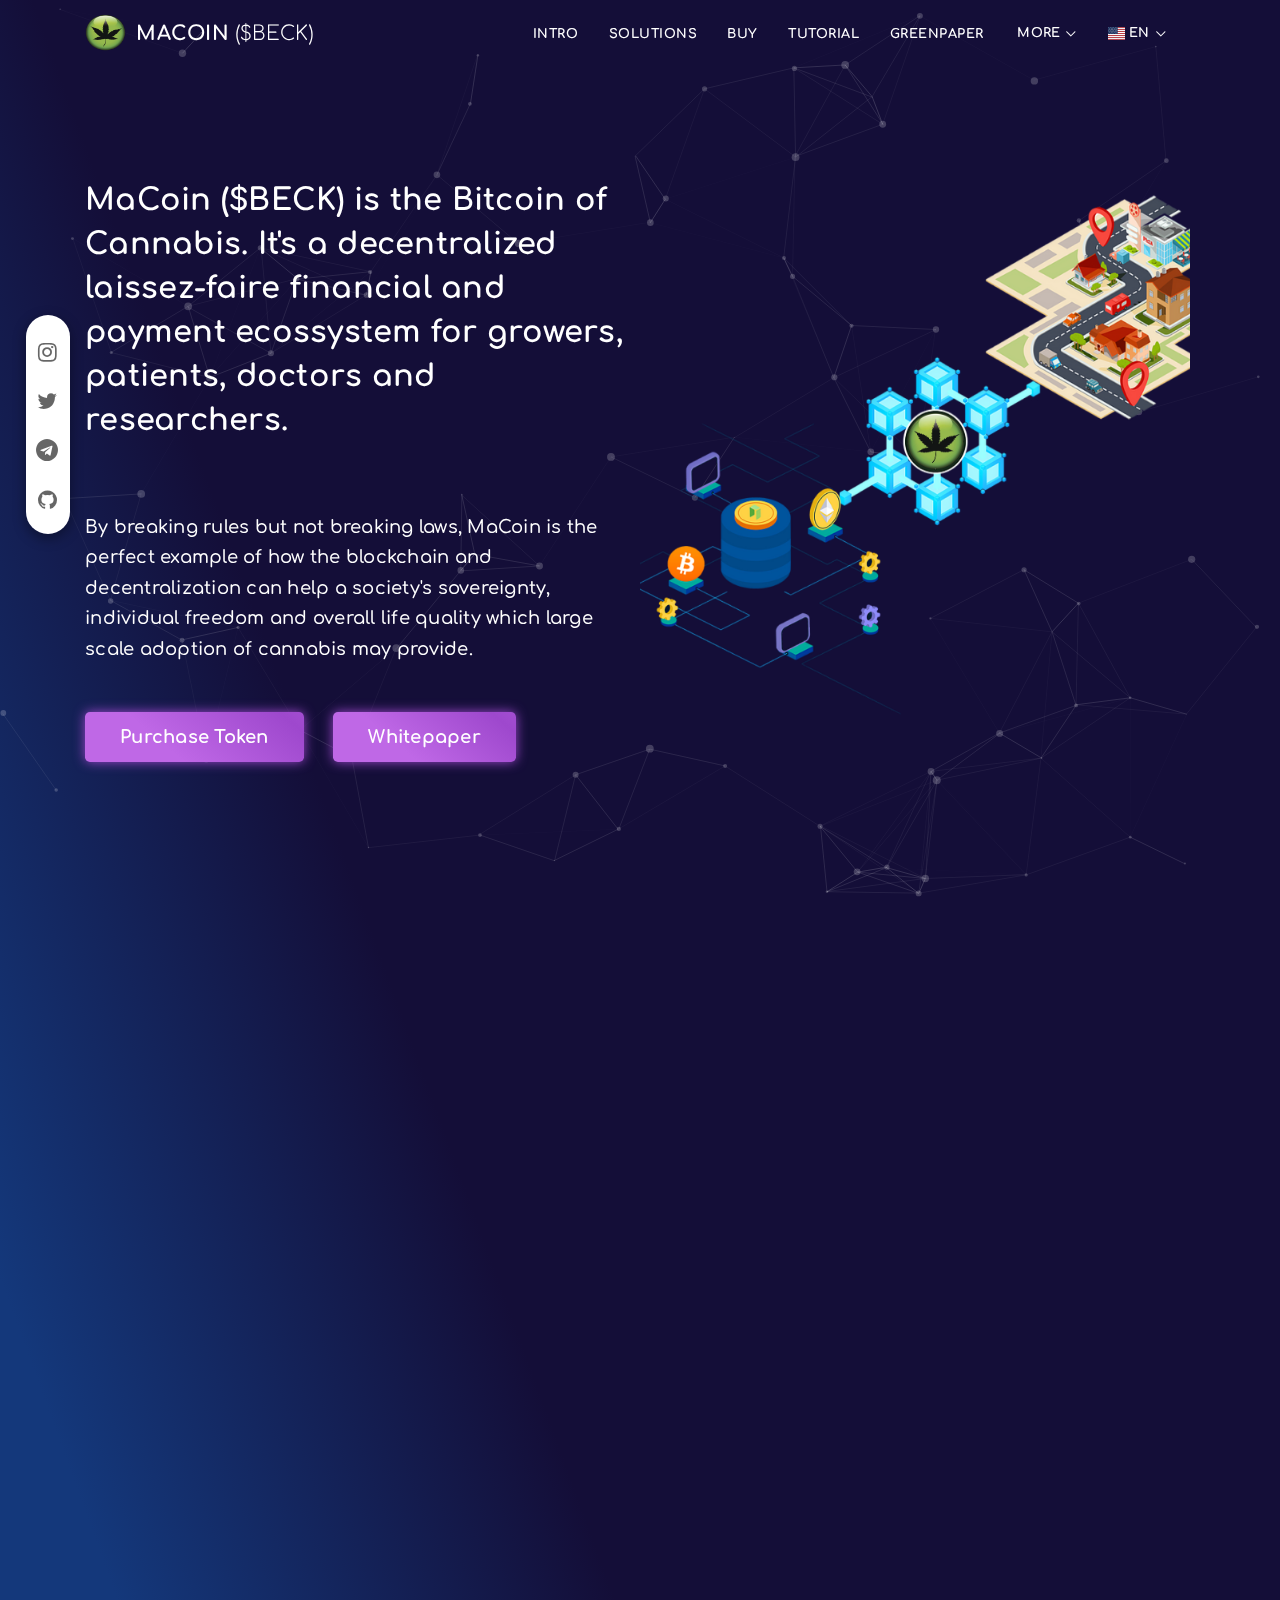
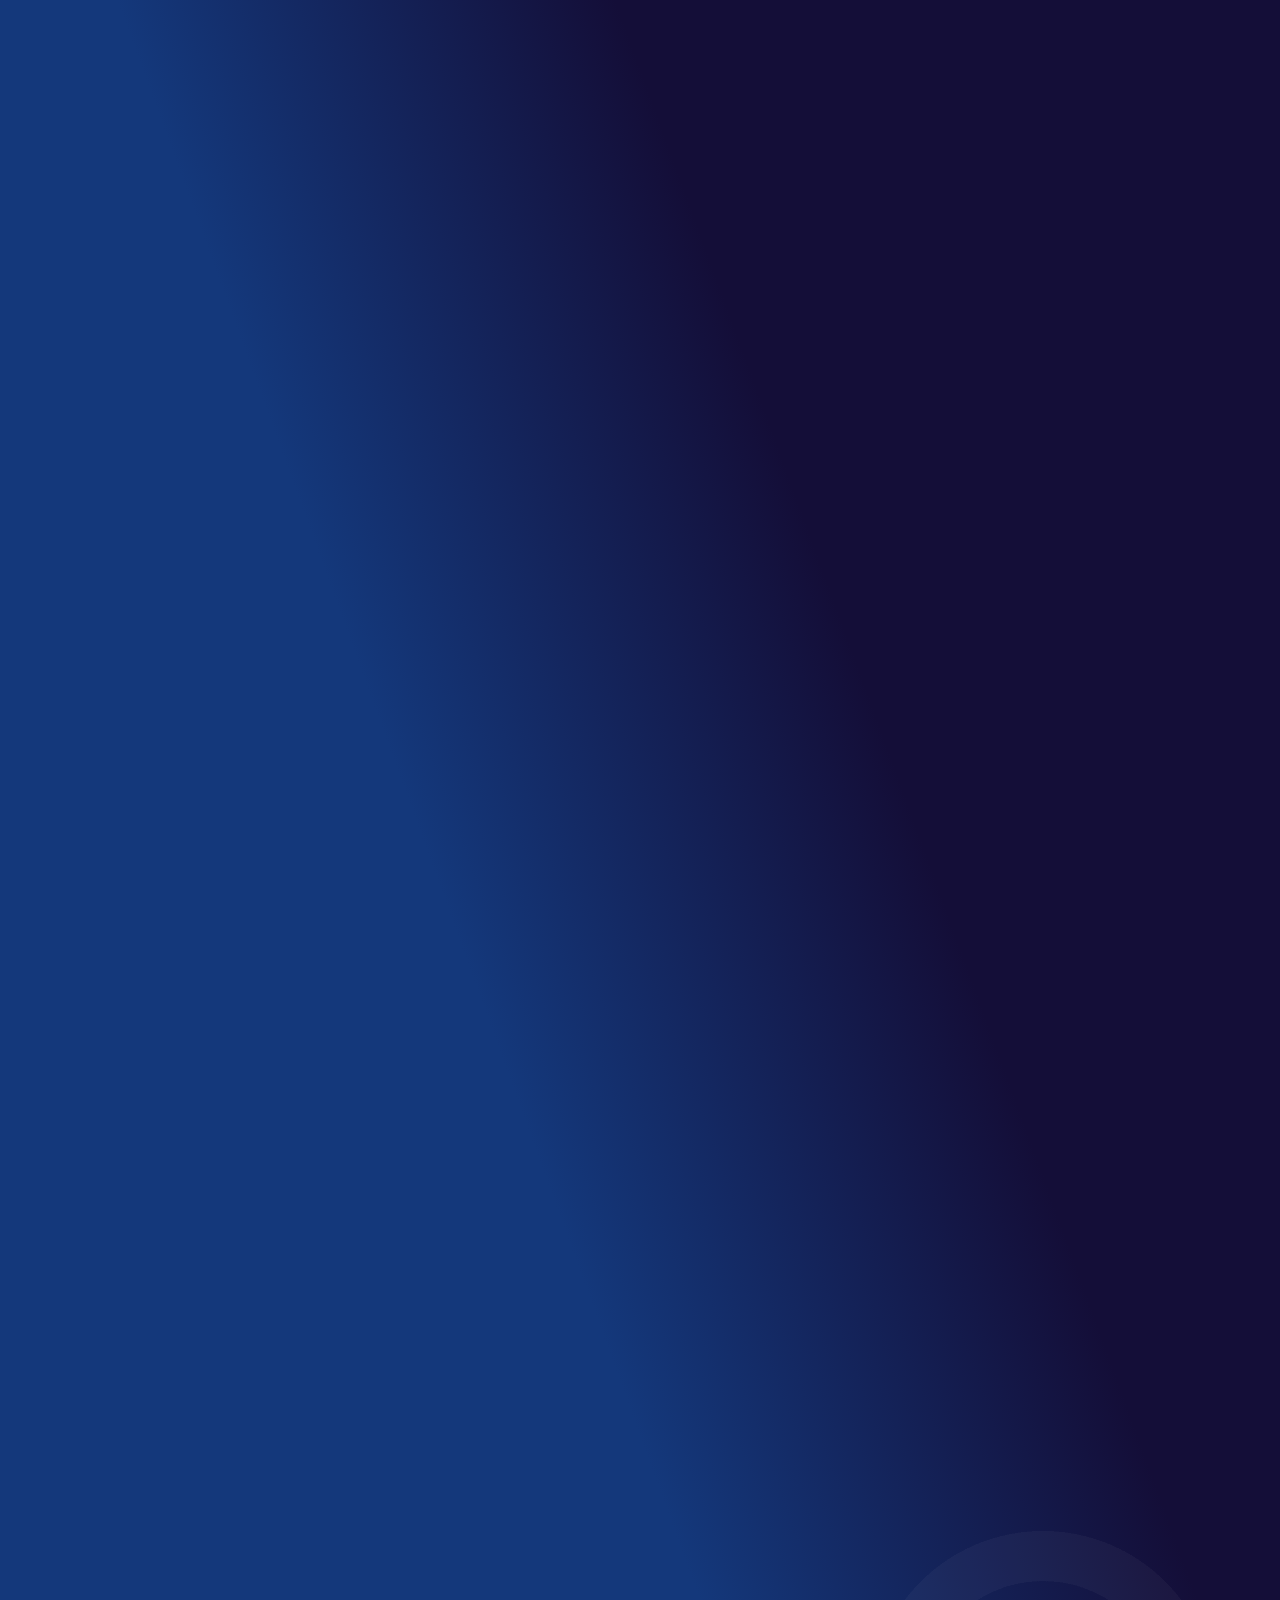
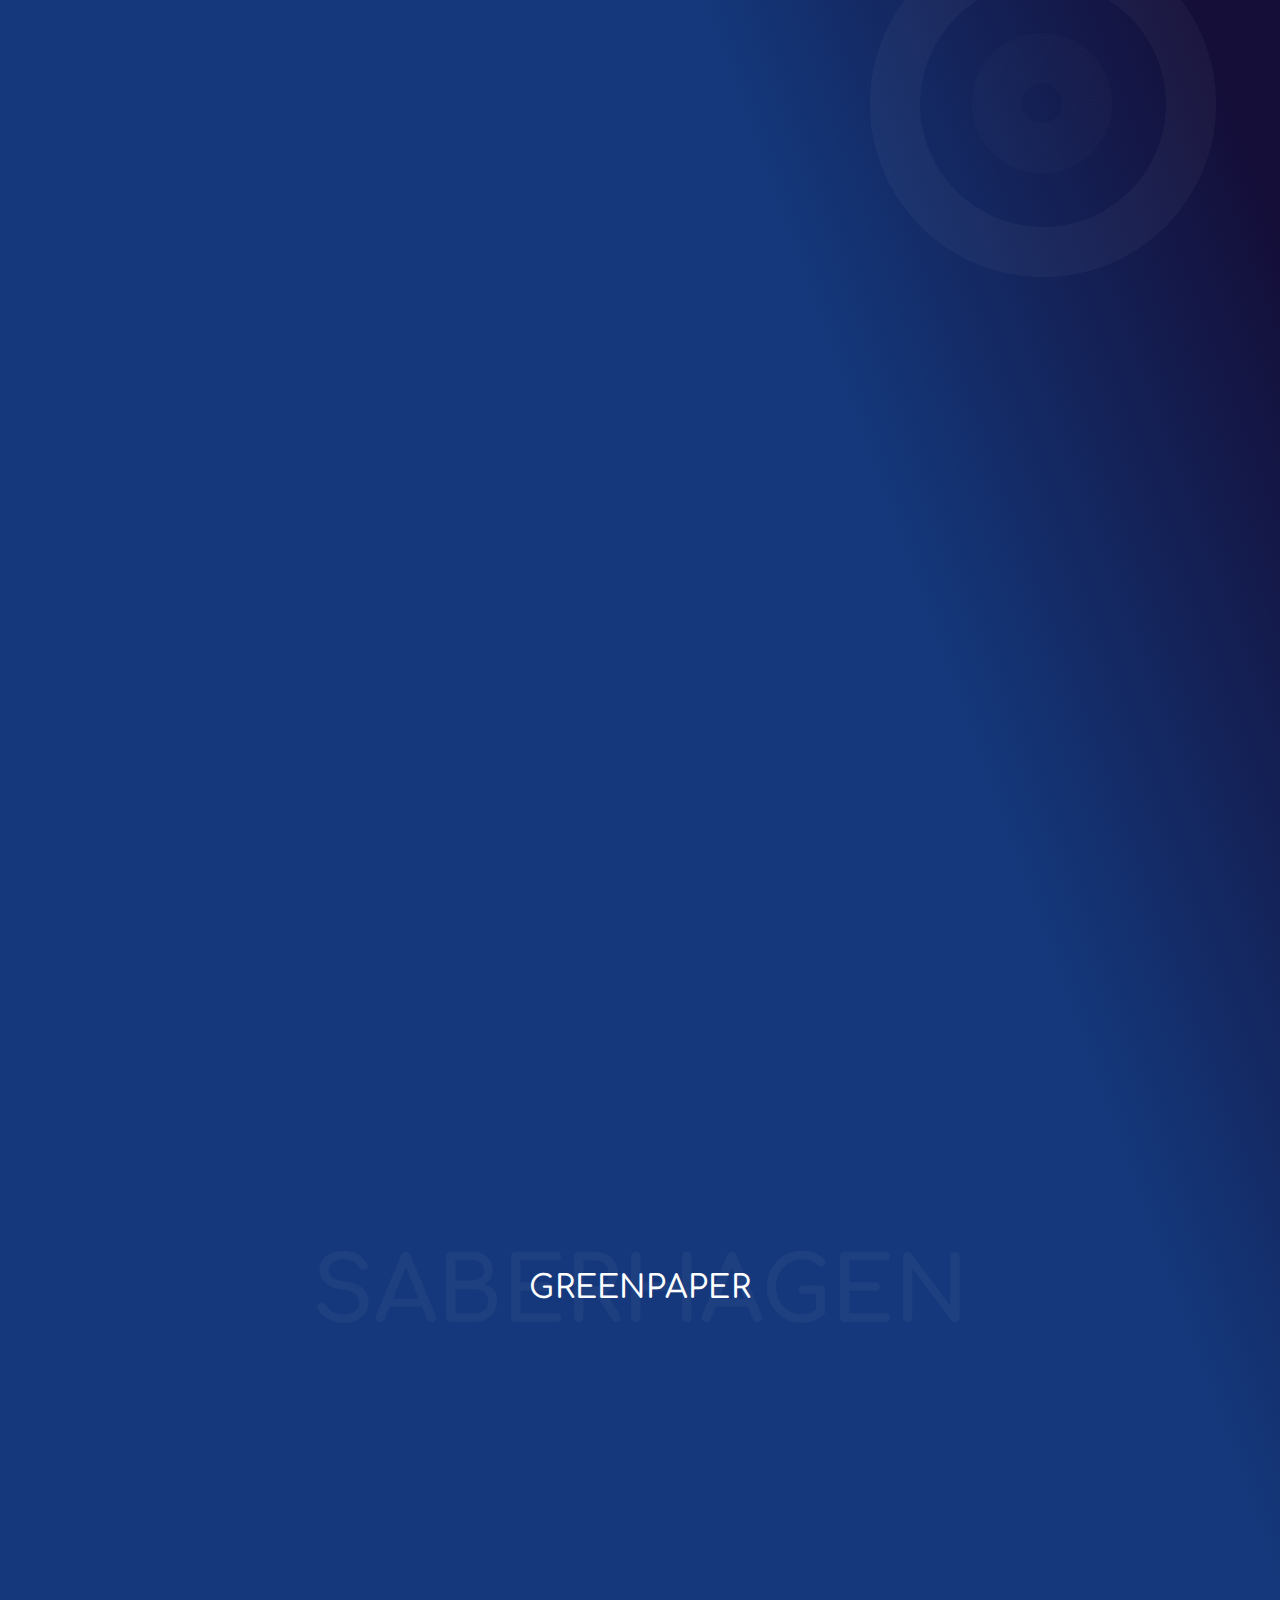
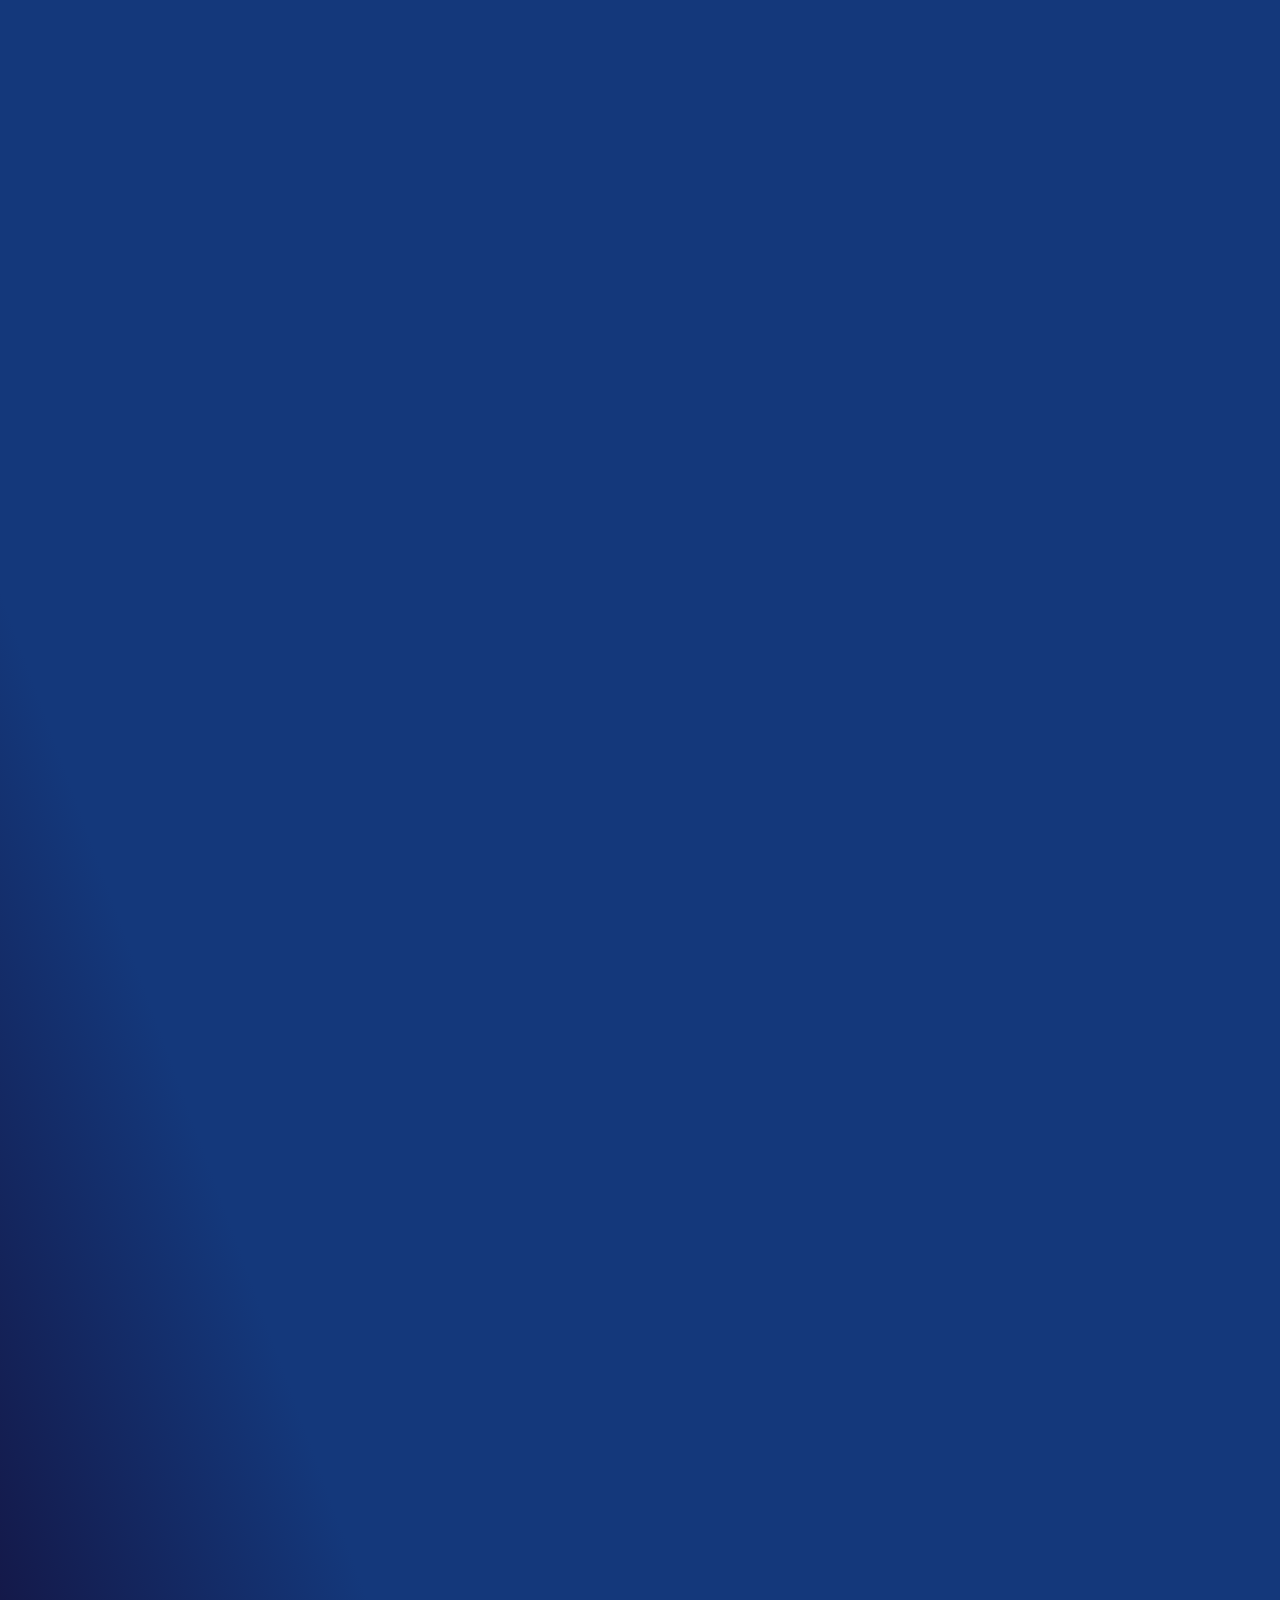
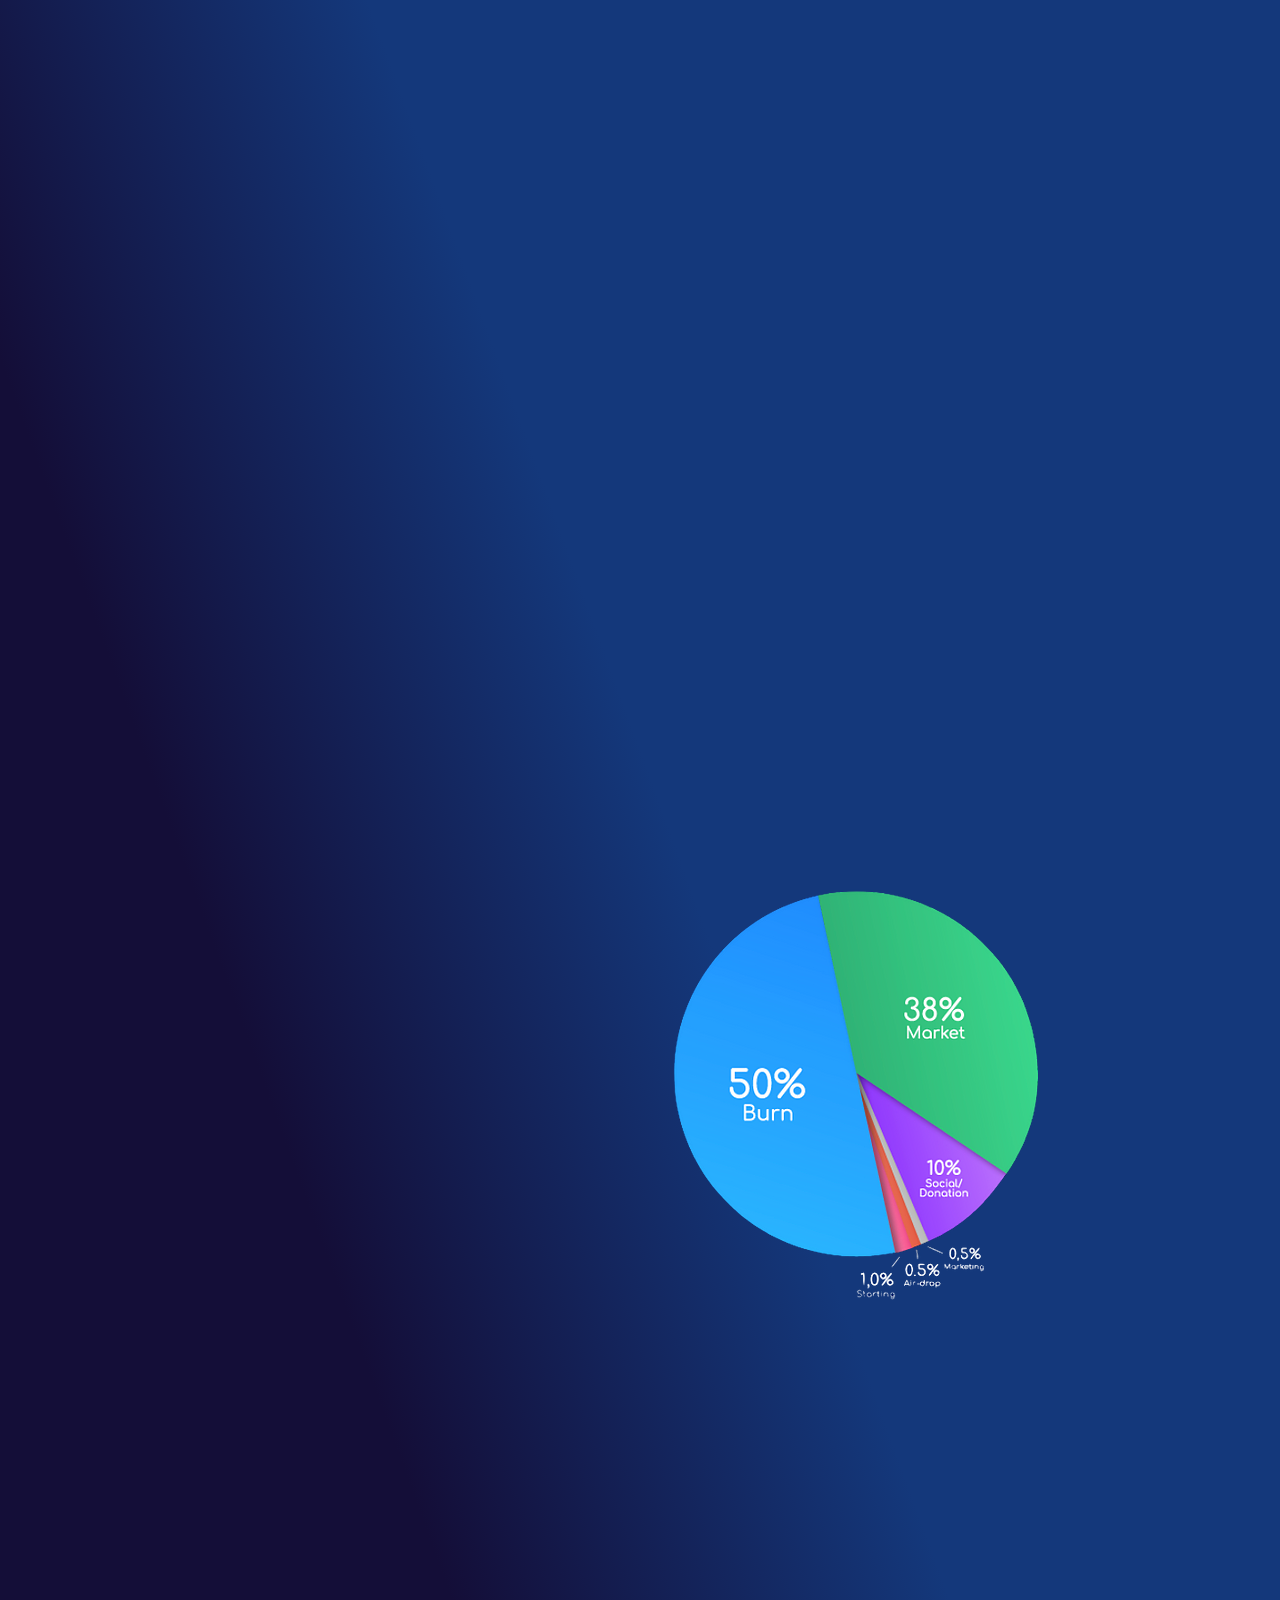
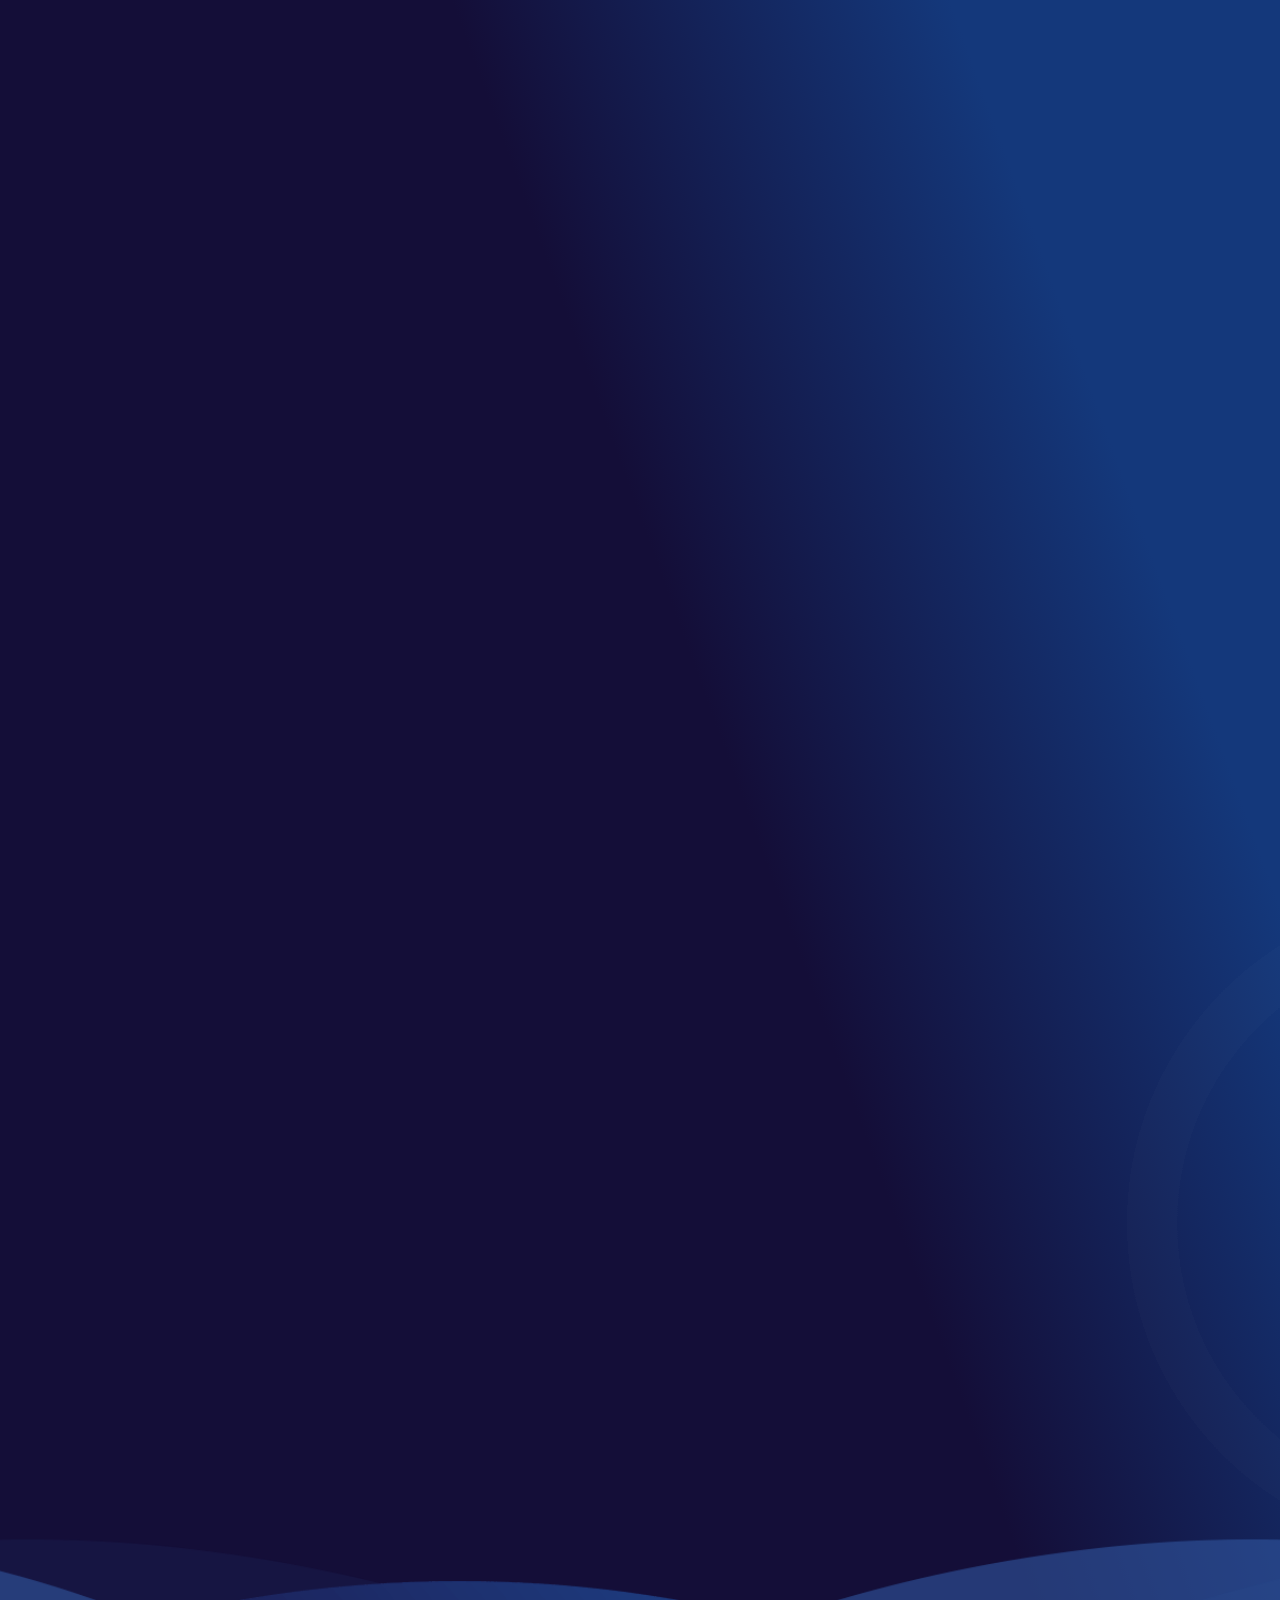
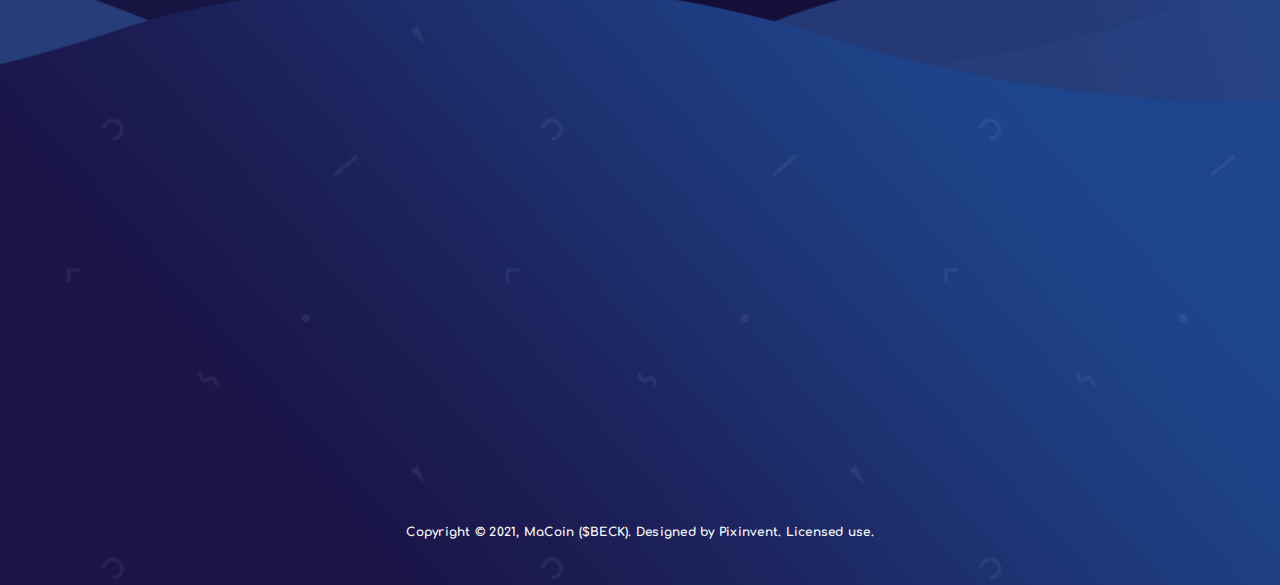
==== commit 392a1ade: "Update index.html" ====
--- a/index.html
+++ b/index.html
@@ -856,7 +856,7 @@
                                 </div>
                                 <div id="collapseOne" class="collapse show" aria-labelledby="headingOne" data-parent="#general-accordion">
                                     <div class="card-body">
-                                        It's the Bitcoin of Cannabis! In fact it's a cryptoasset built from a smart-contract on top of cryptocurrency networks. The original token is ERC-20 token built on Binance Smart Chain (BSC) and bridges are expected to show up on BCH and BTC sidechains. By default it's a self-custodial Token, it means you hold it with yourself in your own wallet. Self-custodial wallets are apps which you run on your Mobile Smartphone or Web Browser, such as Metamask and Trust Wallet. Watch our tutorial to learn in depth. Clink the <a href="https://www.youtube.com/watch?v=SS7RH27on08" target="_blank">TOTORIAL</a> link in the menu.
+                                        It's the Bitcoin of Cannabis! In fact it's a cryptoasset built from a smart-contract on top of cryptocurrency networks. The original token is ERC-20 token built on Binance Smart Chain (BSC) and bridges are expected to show up on BCH and BTC sidechains. By default it's a self-custodial Token, it means you hold it with yourself in your own wallet. Self-custodial wallets are apps which you run on your Mobile Smartphone or Web Browser, such as Metamask and Trust Wallet. Watch our tutorial to learn in depth. Click the <a href="https://www.youtube.com/watch?v=SS7RH27on08" target="_blank">TUTORIAL</a> link in the menu.
                                     </div>
                                 </div>
                             </div>
@@ -1012,7 +1012,7 @@
                                     <h5 class="mb-0">
                                     <a class="btn-link collapsed" data-toggle="collapse" data-target="#clientCollapseTwo" aria-expanded="false" aria-controls="clientCollapseTwo">
                                         <span class="icon"></span>
-                                         <font color="green">Who are the producers, growsers and distributors accepting BECK?</font>
+                                         <font color="green">Who are the producers, growers and distributors accepting BECK?</font>
                                     </a>
                                   </h5>
                                 </div>
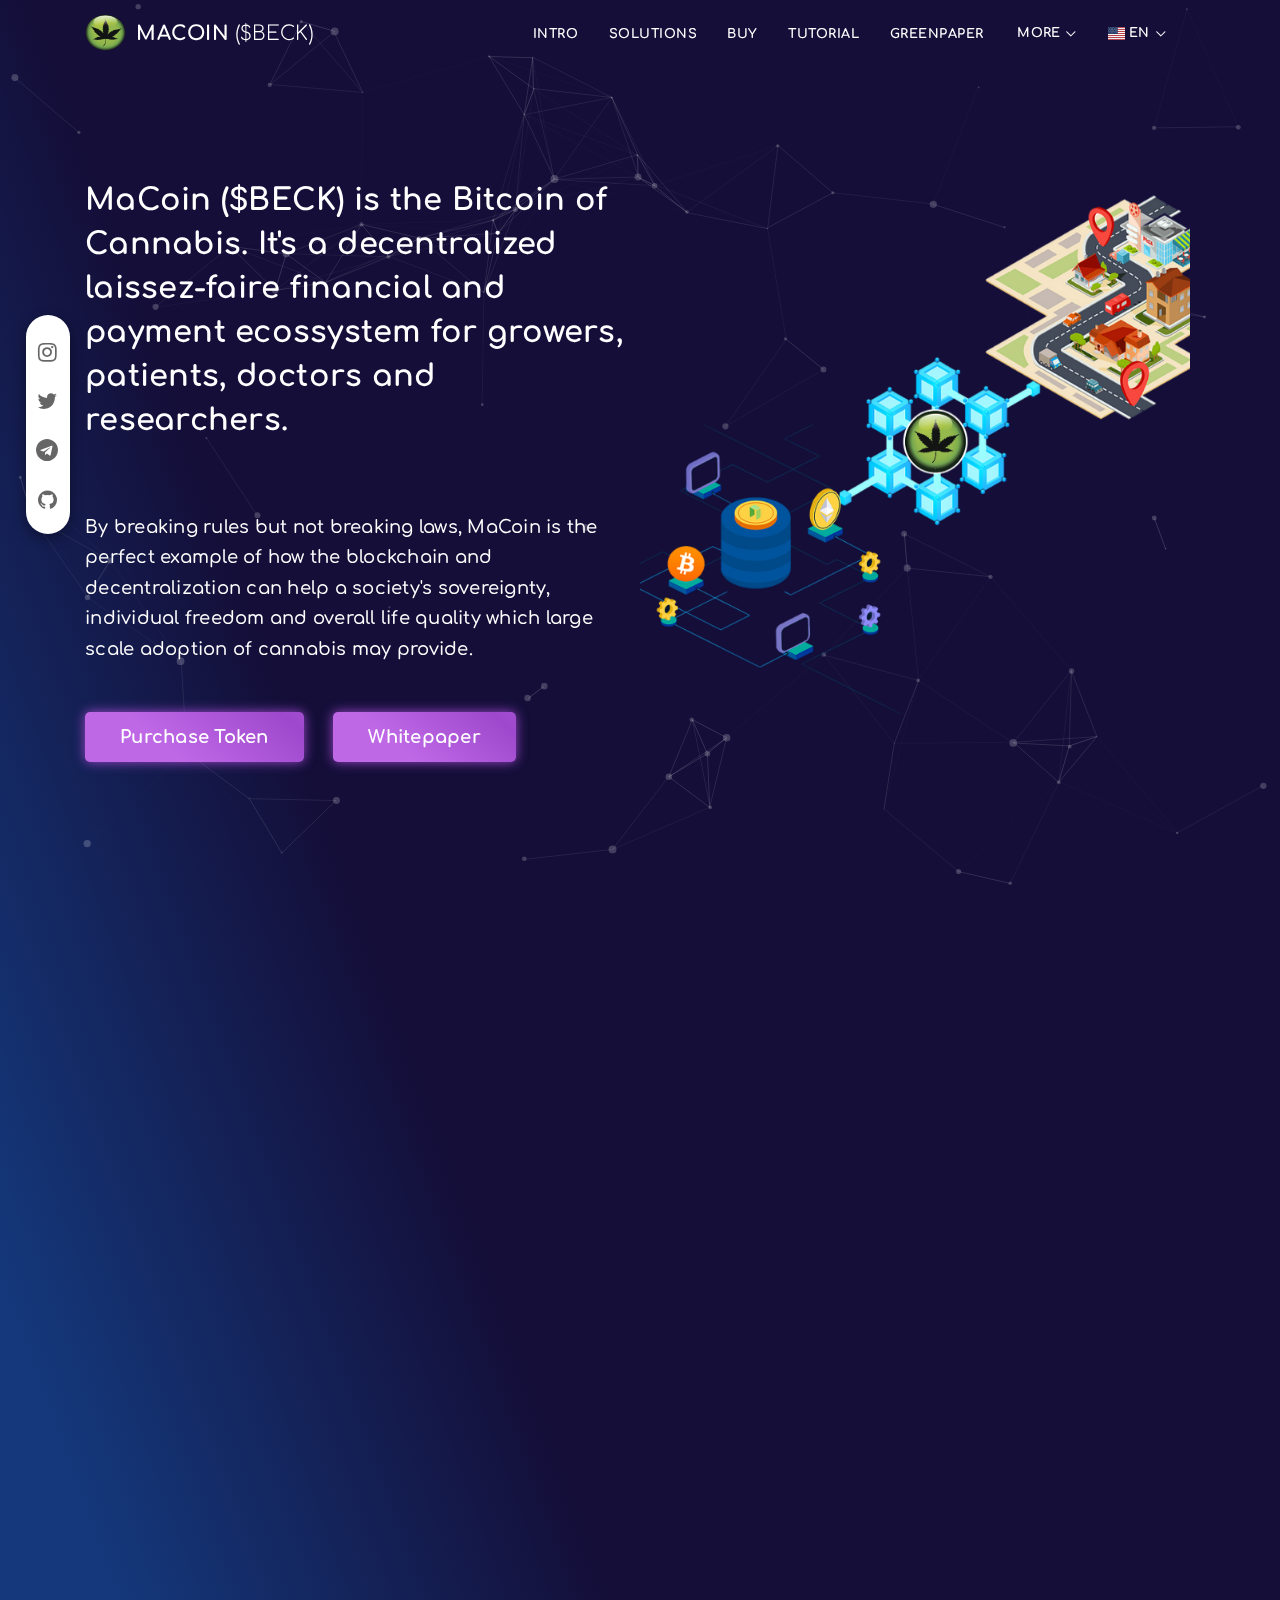
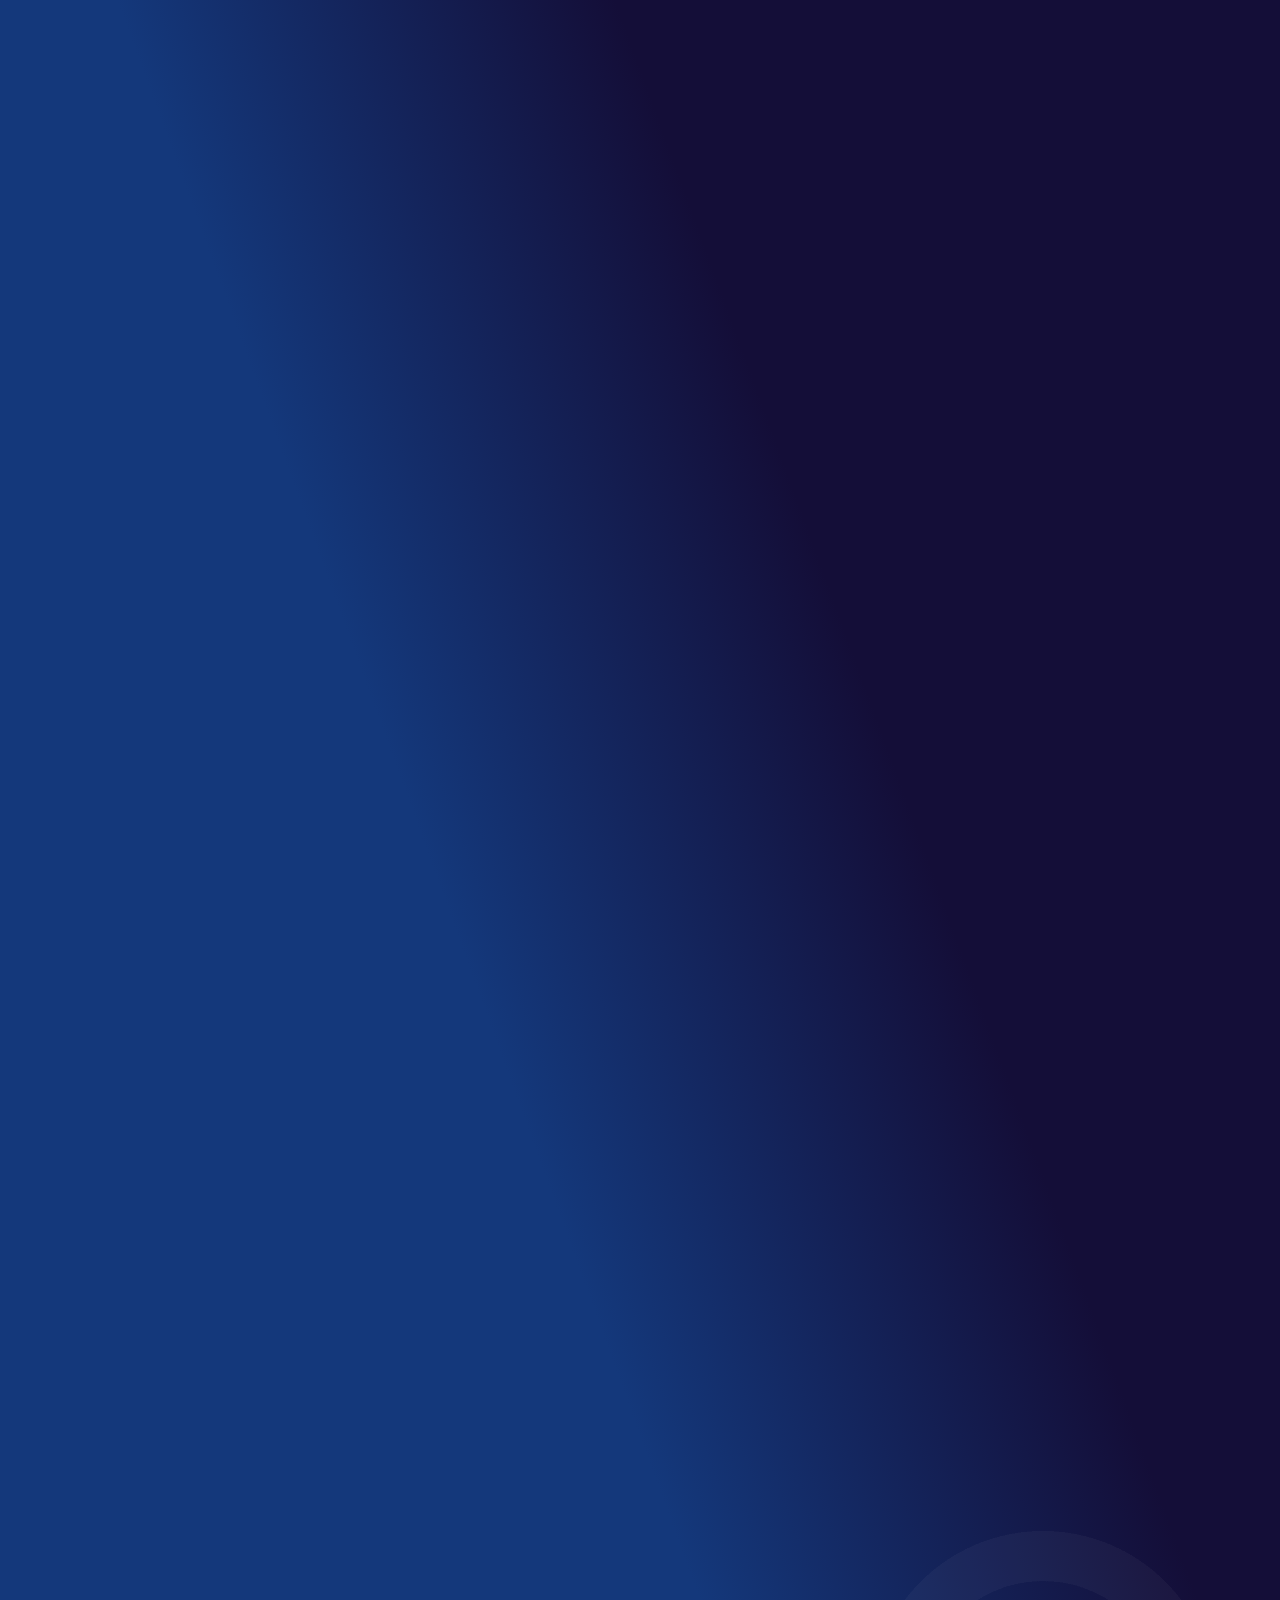
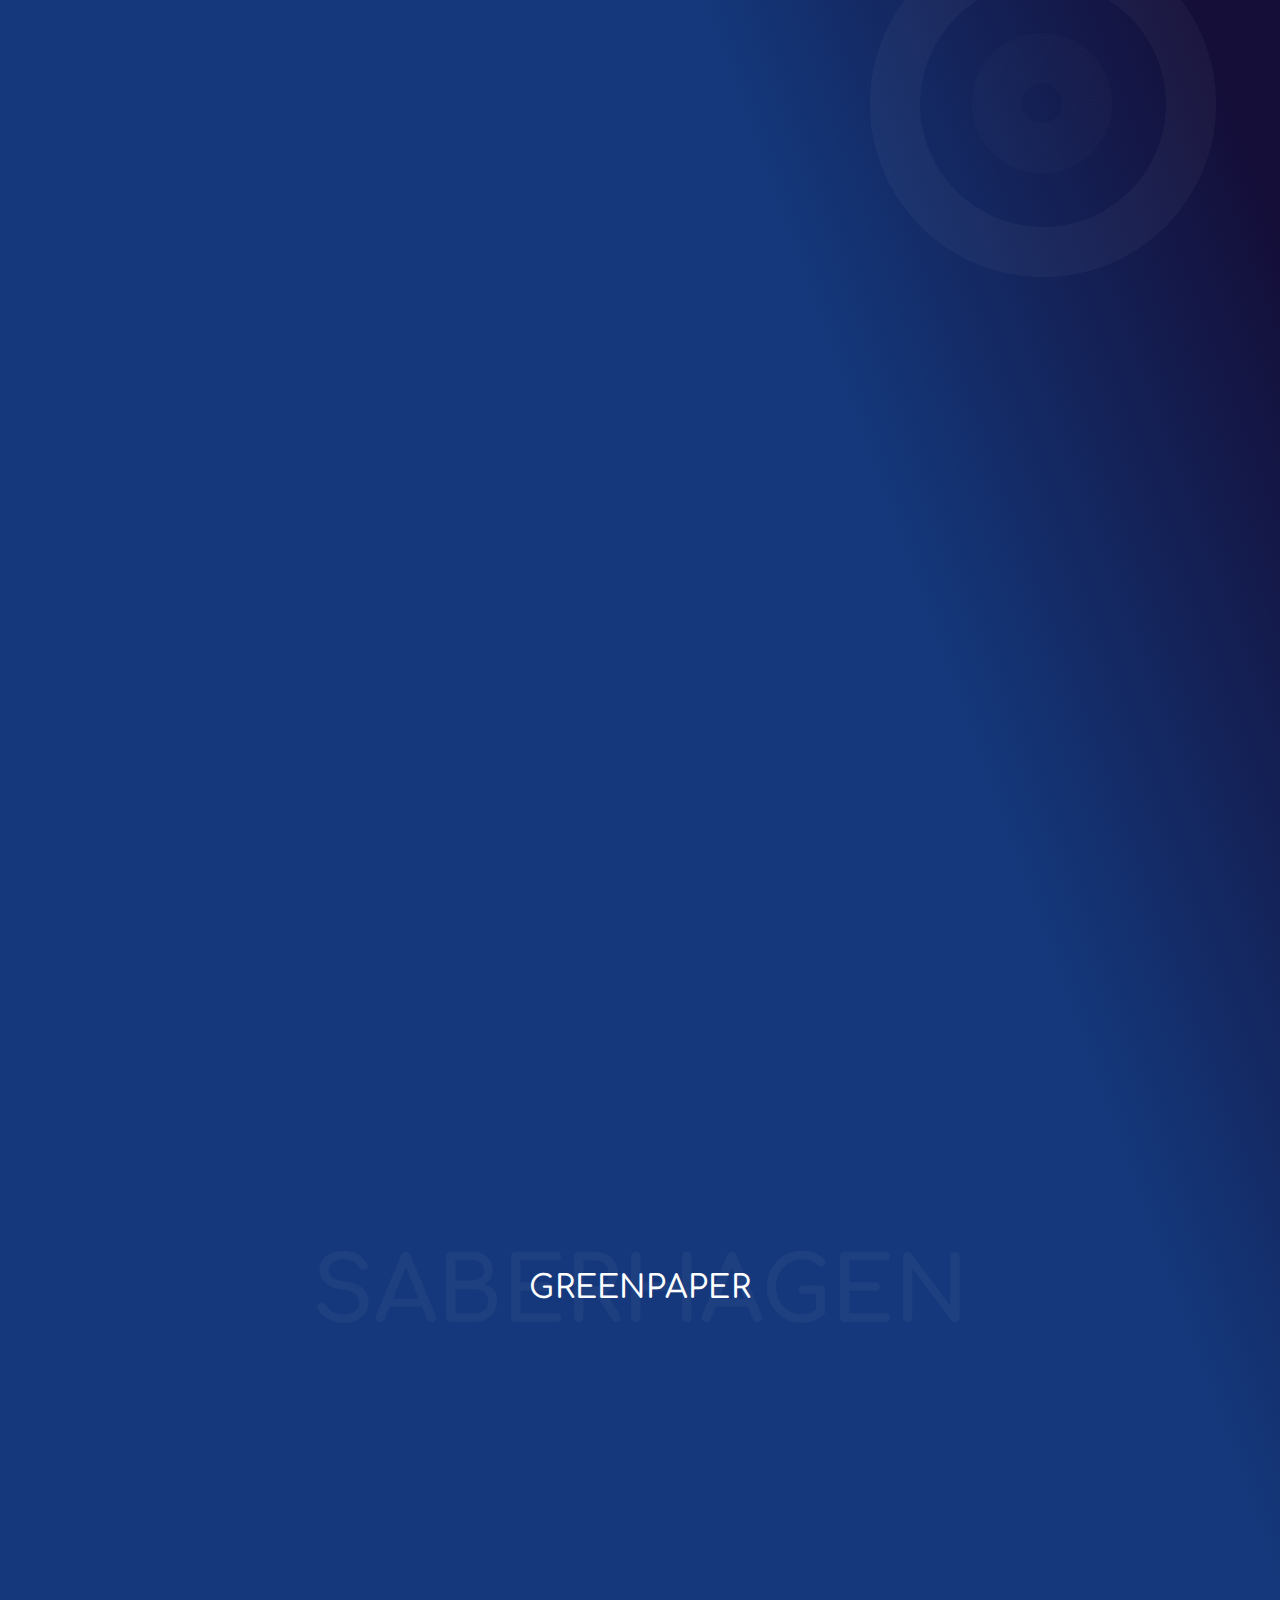
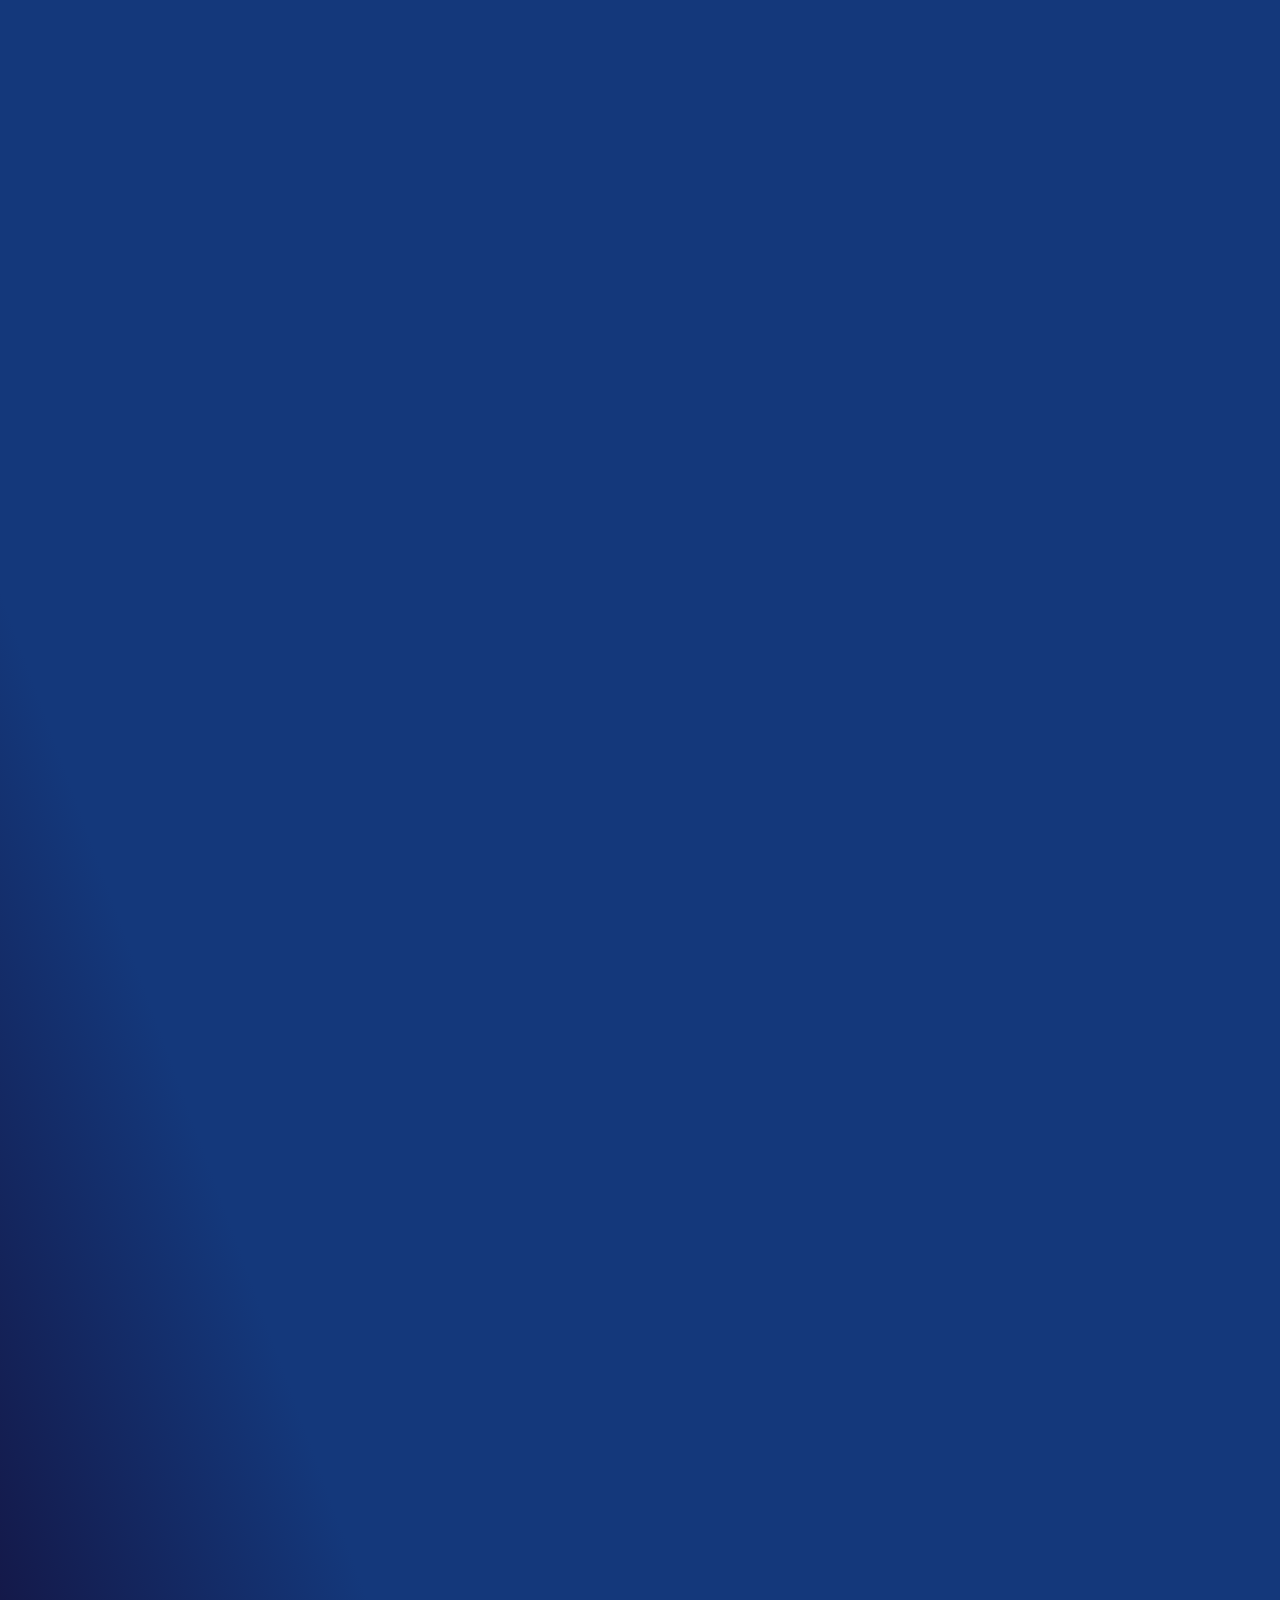
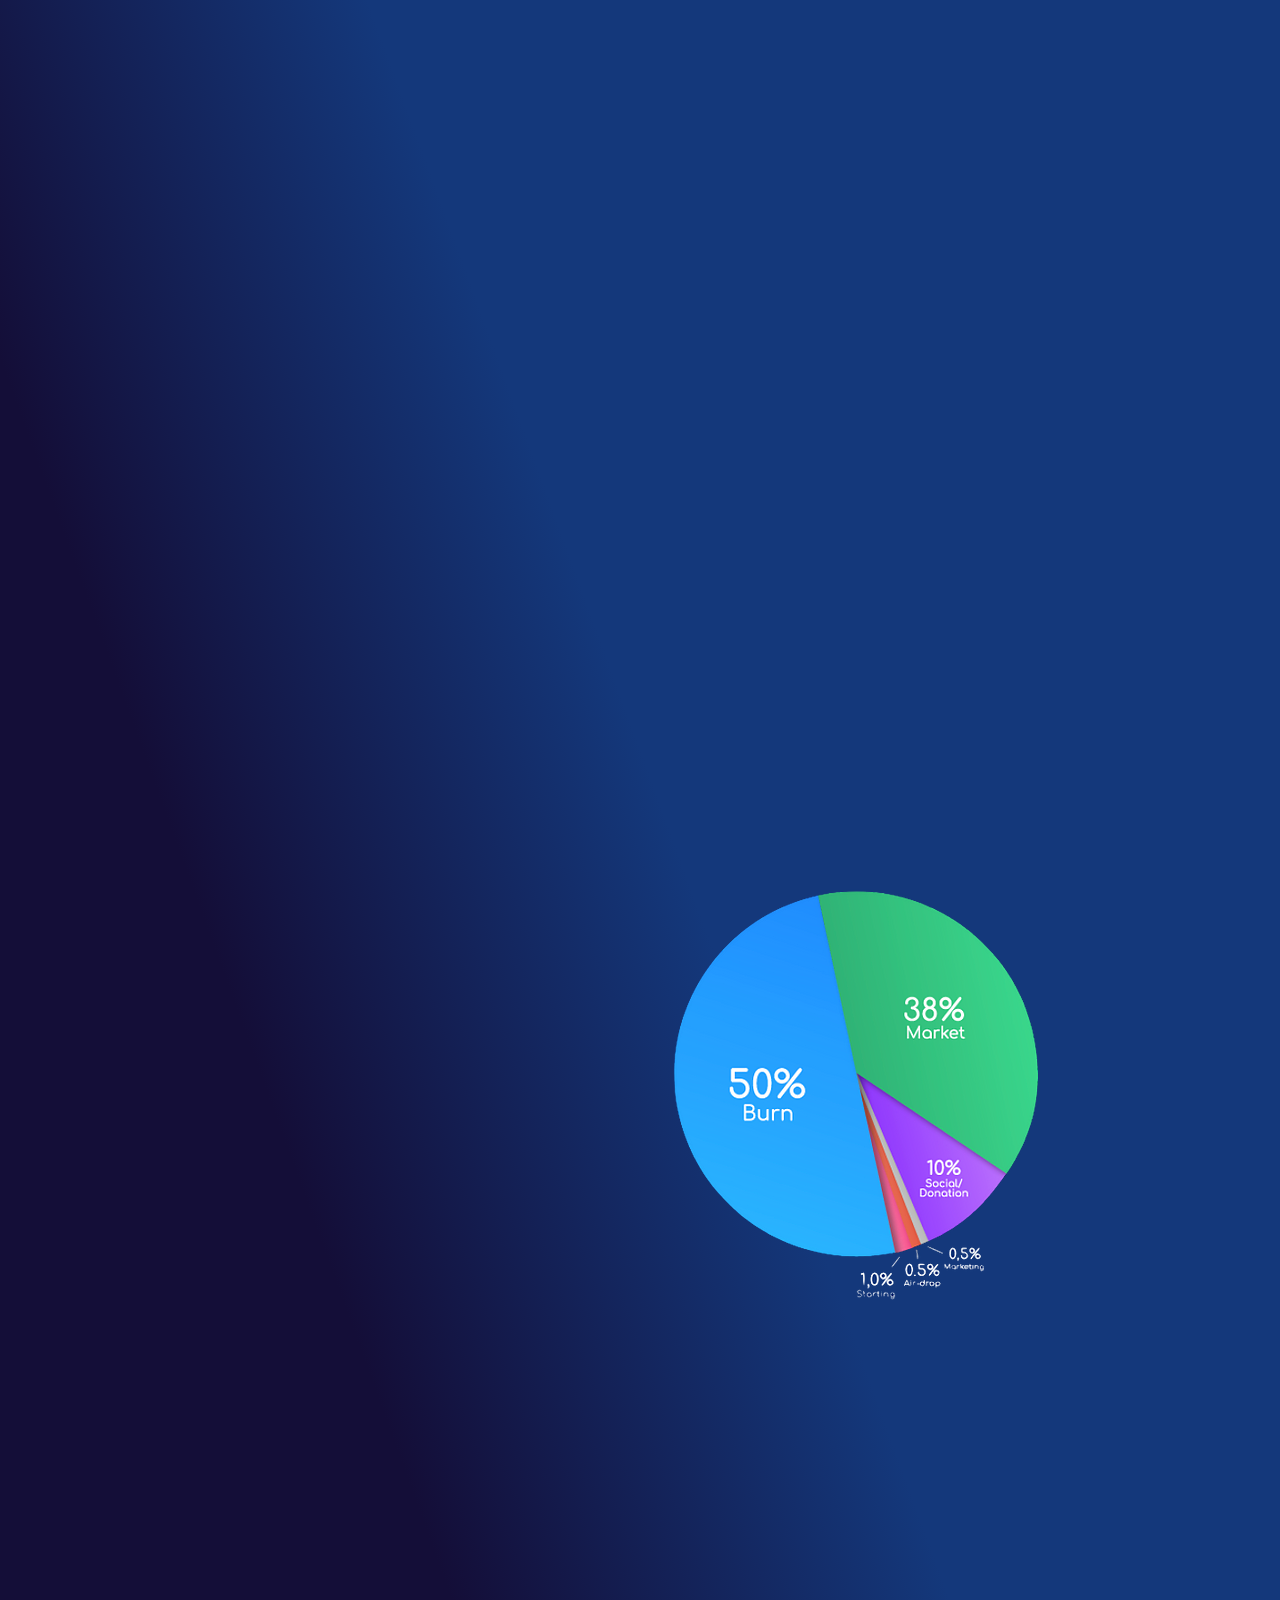
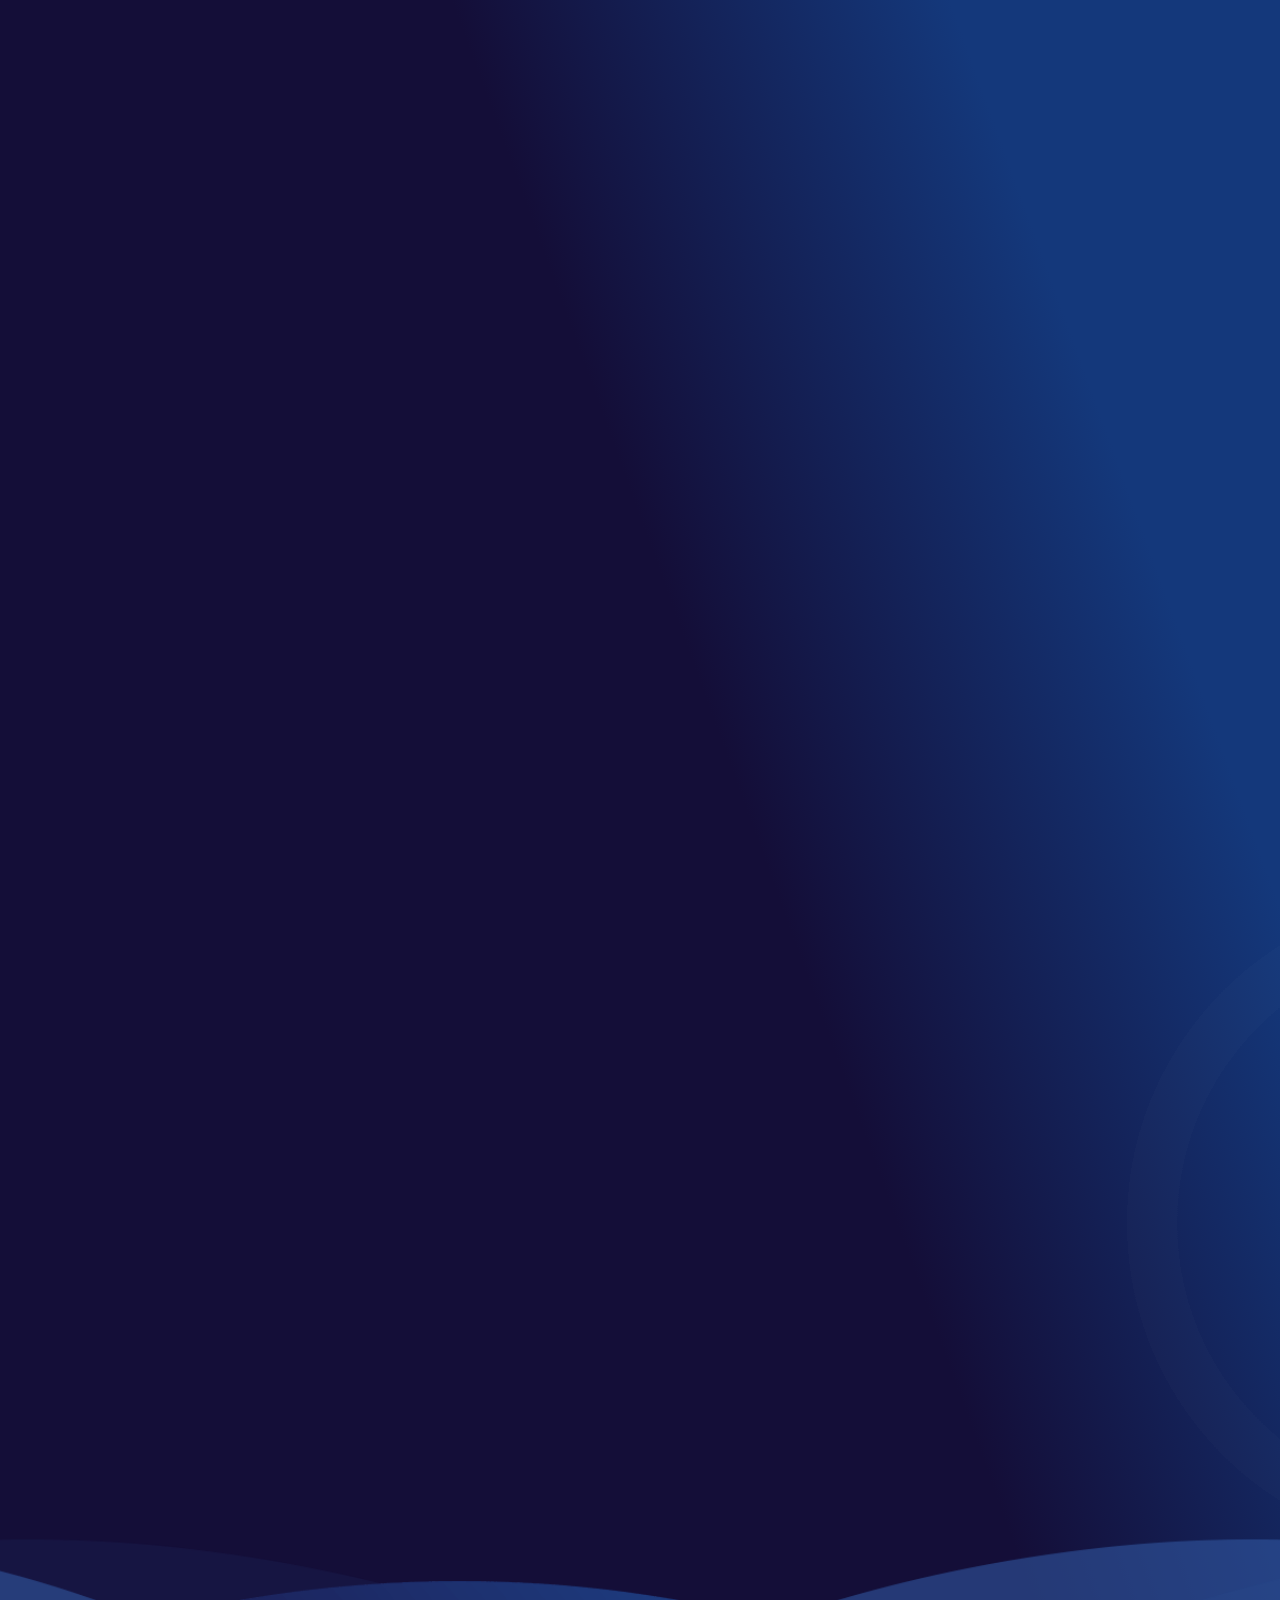
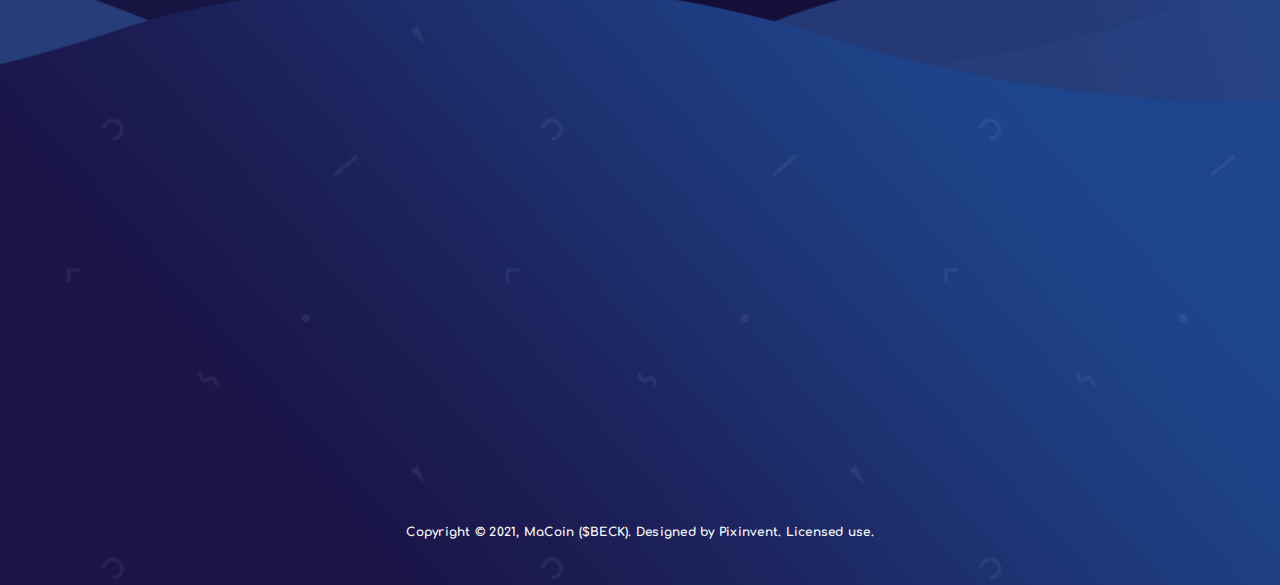
==== commit 51cb5325: "Update index.html" ====
--- a/index.html
+++ b/index.html
@@ -547,7 +547,7 @@
             <div class="col-md-12 col-lg-6 pr-5">
                 <div class="content-area">
                     <h4 class="title animated" data-animation="fadeInUpShorter" data-animation-delay="0.5s">Details</h4>
-                    <p class="mt-1 animated" data-animation="fadeInUpShorter" data-animation-delay="0.6s">Mostly a philanthropic and laissez-faire market coin. Macoin will convert the system "profit" into reward to holders in an automatic dividends payment system while also increasin the the donation pool which will later be reverted to medical cannabis research institutions grants.</p>
+                    <p class="mt-1 animated" data-animation="fadeInUpShorter" data-animation-delay="0.6s">Mostly a philanthropic and laissez-faire market coin. Macoin will convert the system "profit" into reward to holders in an automatic dividends payment system while also increasing the the donation pool which will later be reverted to medical cannabis research institutions grants.</p>
                     <p class="animated" data-animation="fadeInUpShorter" data-animation-delay="0.7s">The initial supply is 420,000,000. Since half of it was already burn in the burn fest, the actual total initial supply is 120,000,000.</p>
                     <p class="animated" data-animation="fadeInUpShorter" data-animation-delay="0.9s"><span>Network:</span> <strong class="grey-accent2">Binance Smart Chain (BSC)</strong></p>
                     <p class="animated" data-animation="fadeInUpShorter" data-animation-delay="0.9s"><span>Contract:</span> <strong class="grey-accent2">0x20f23bc6f28bd31f9869b9c7750fdeafed7d22cd</strong></p>
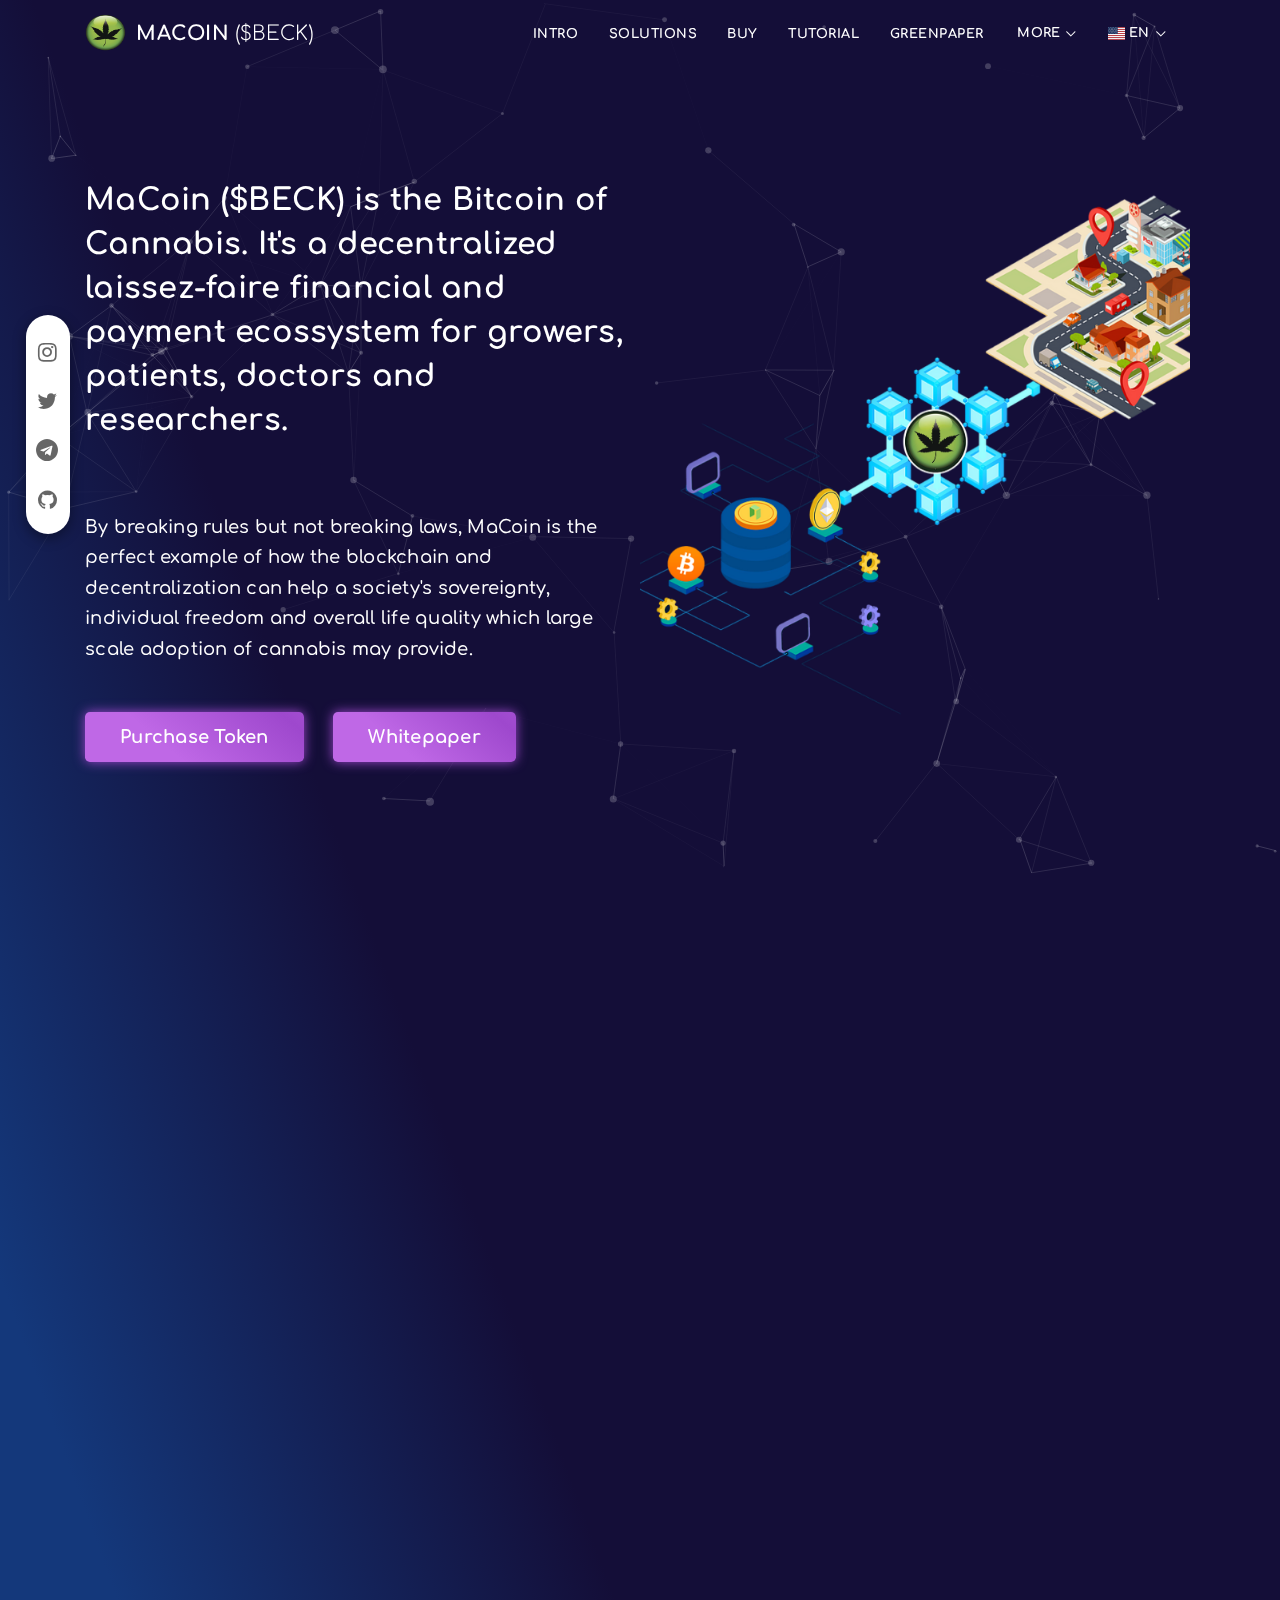
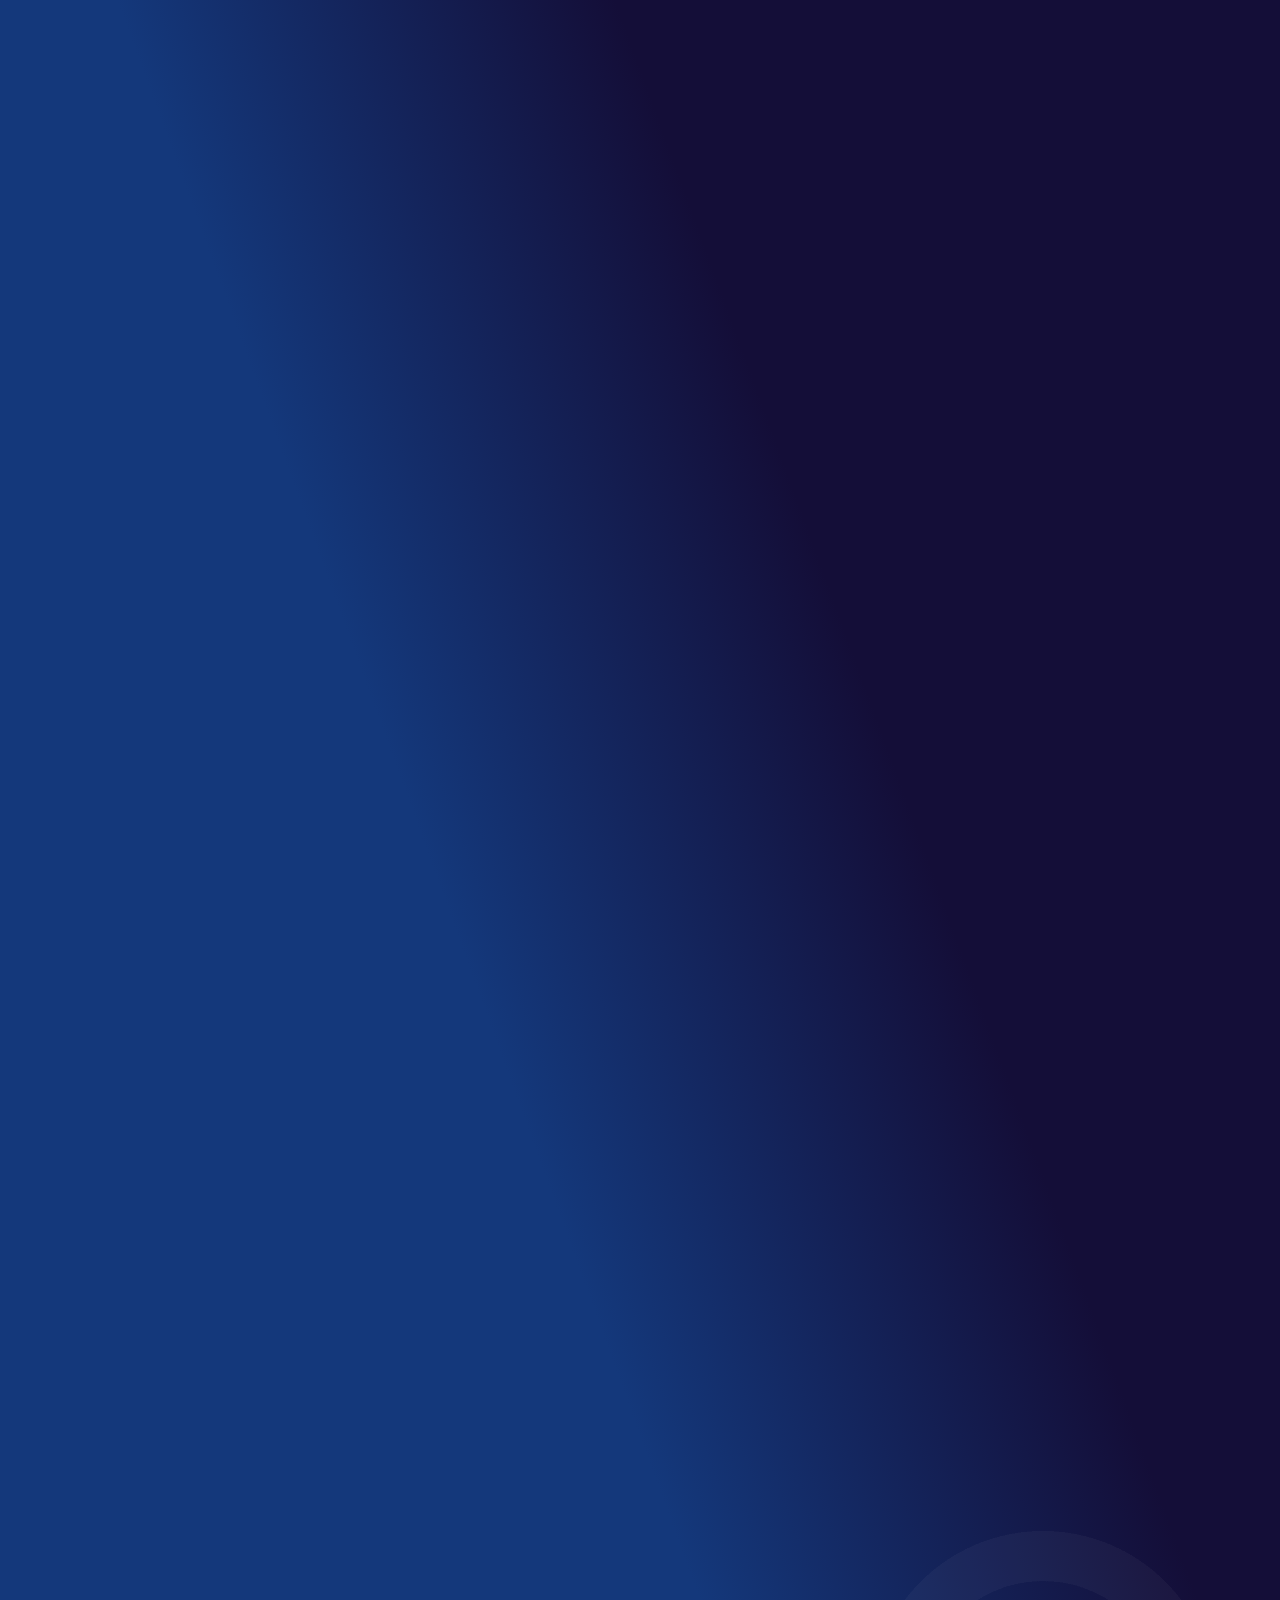
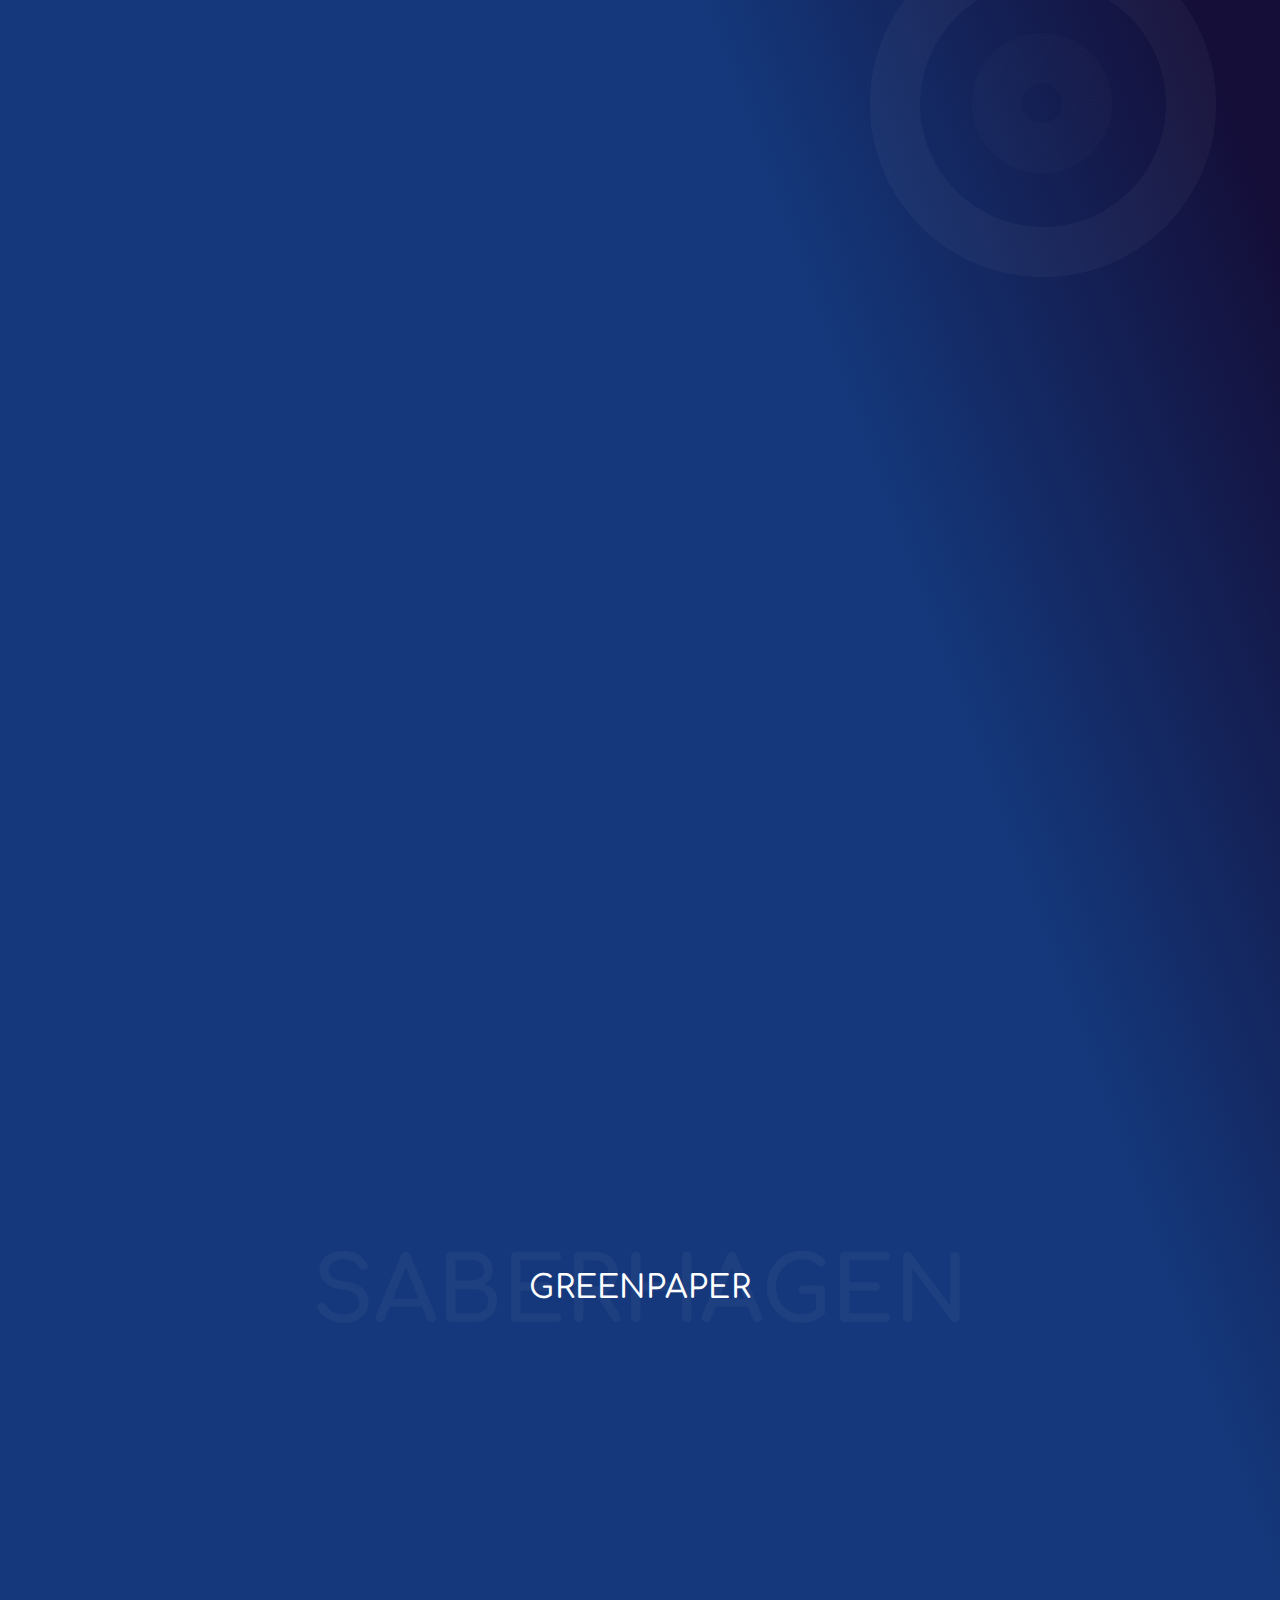
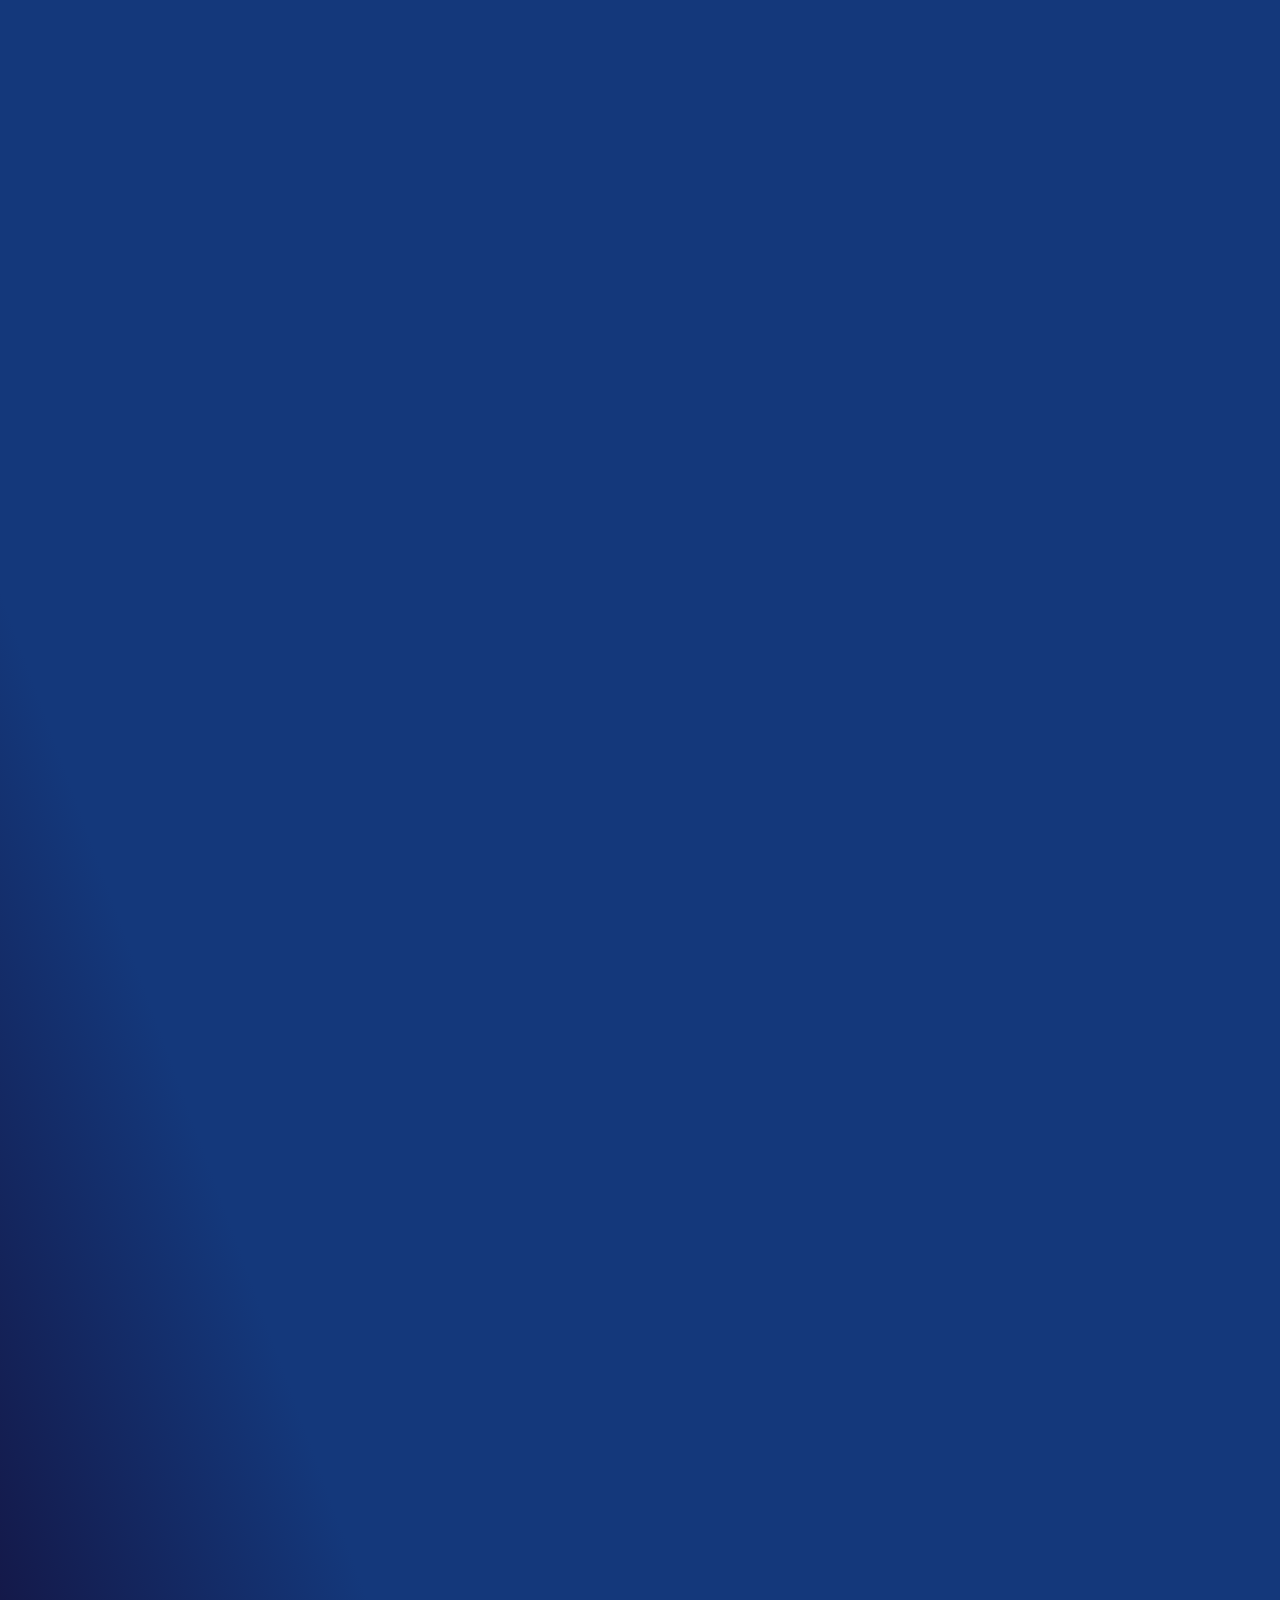
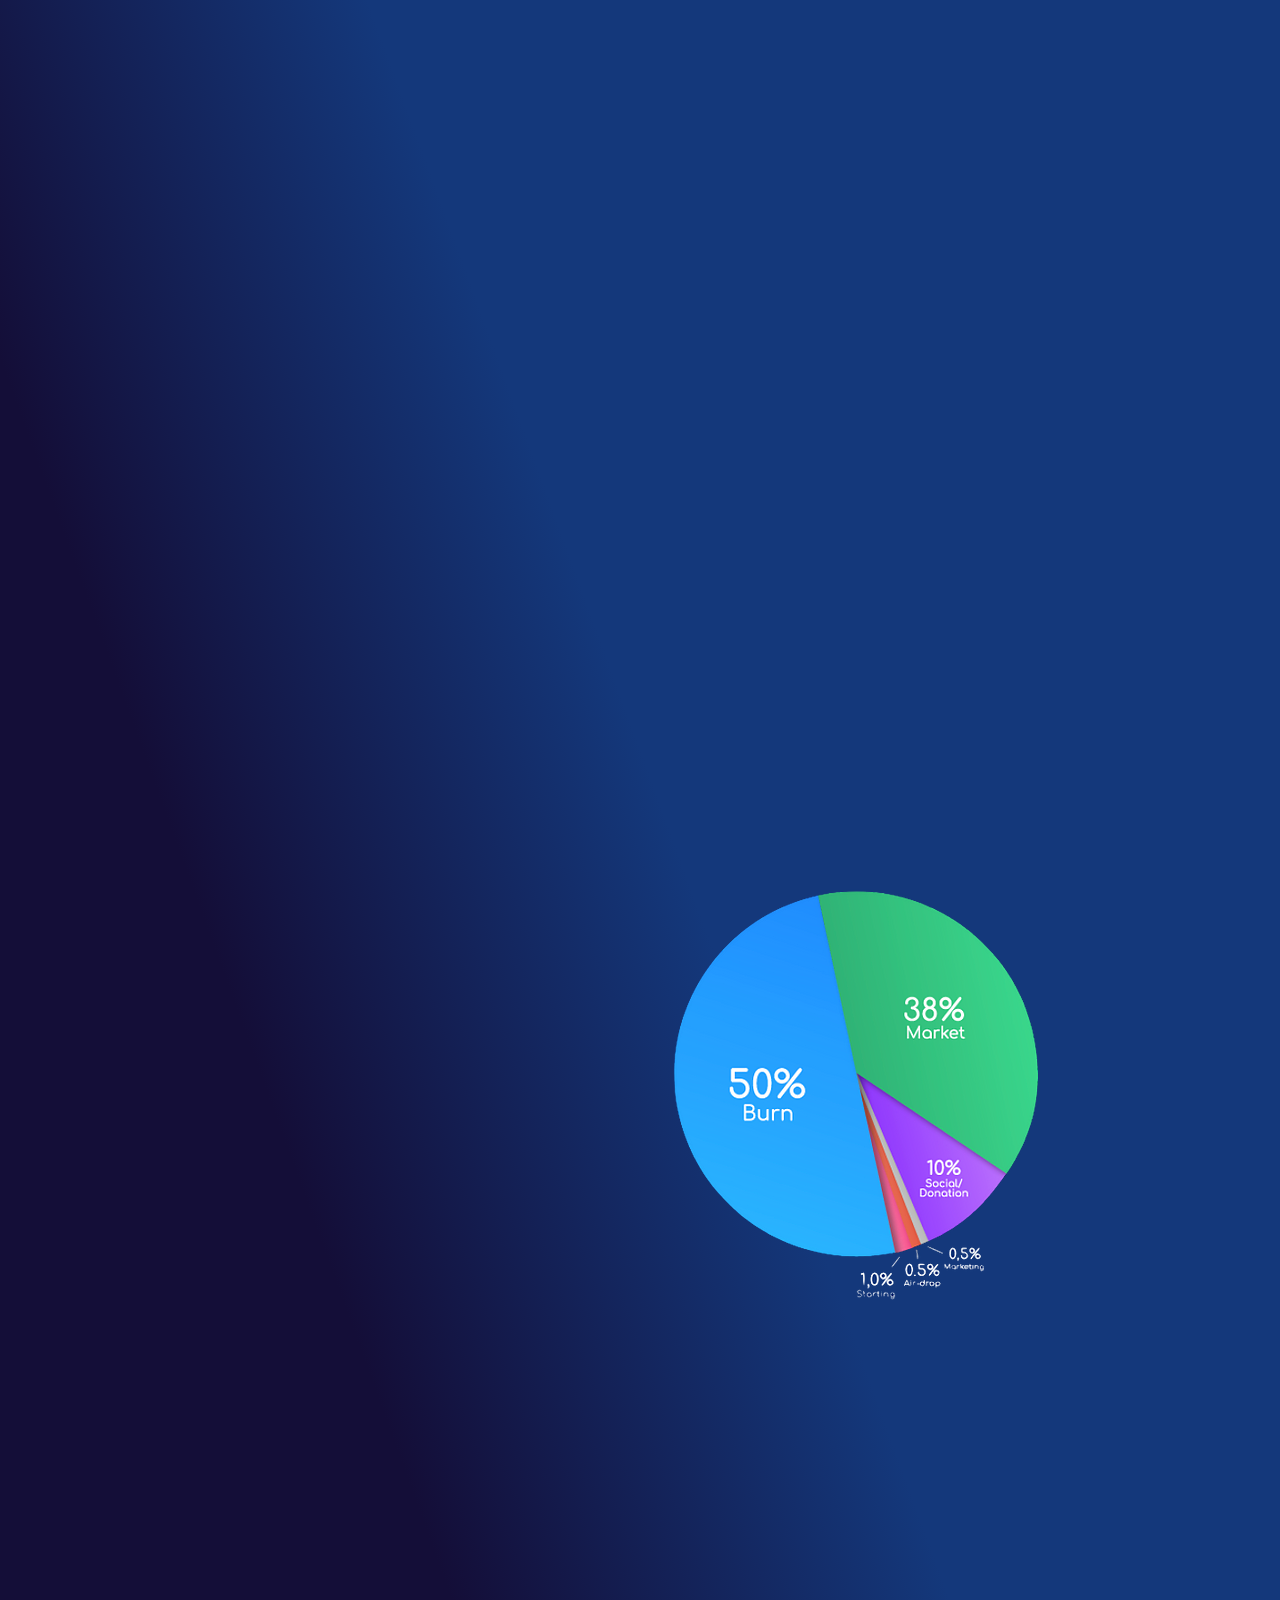
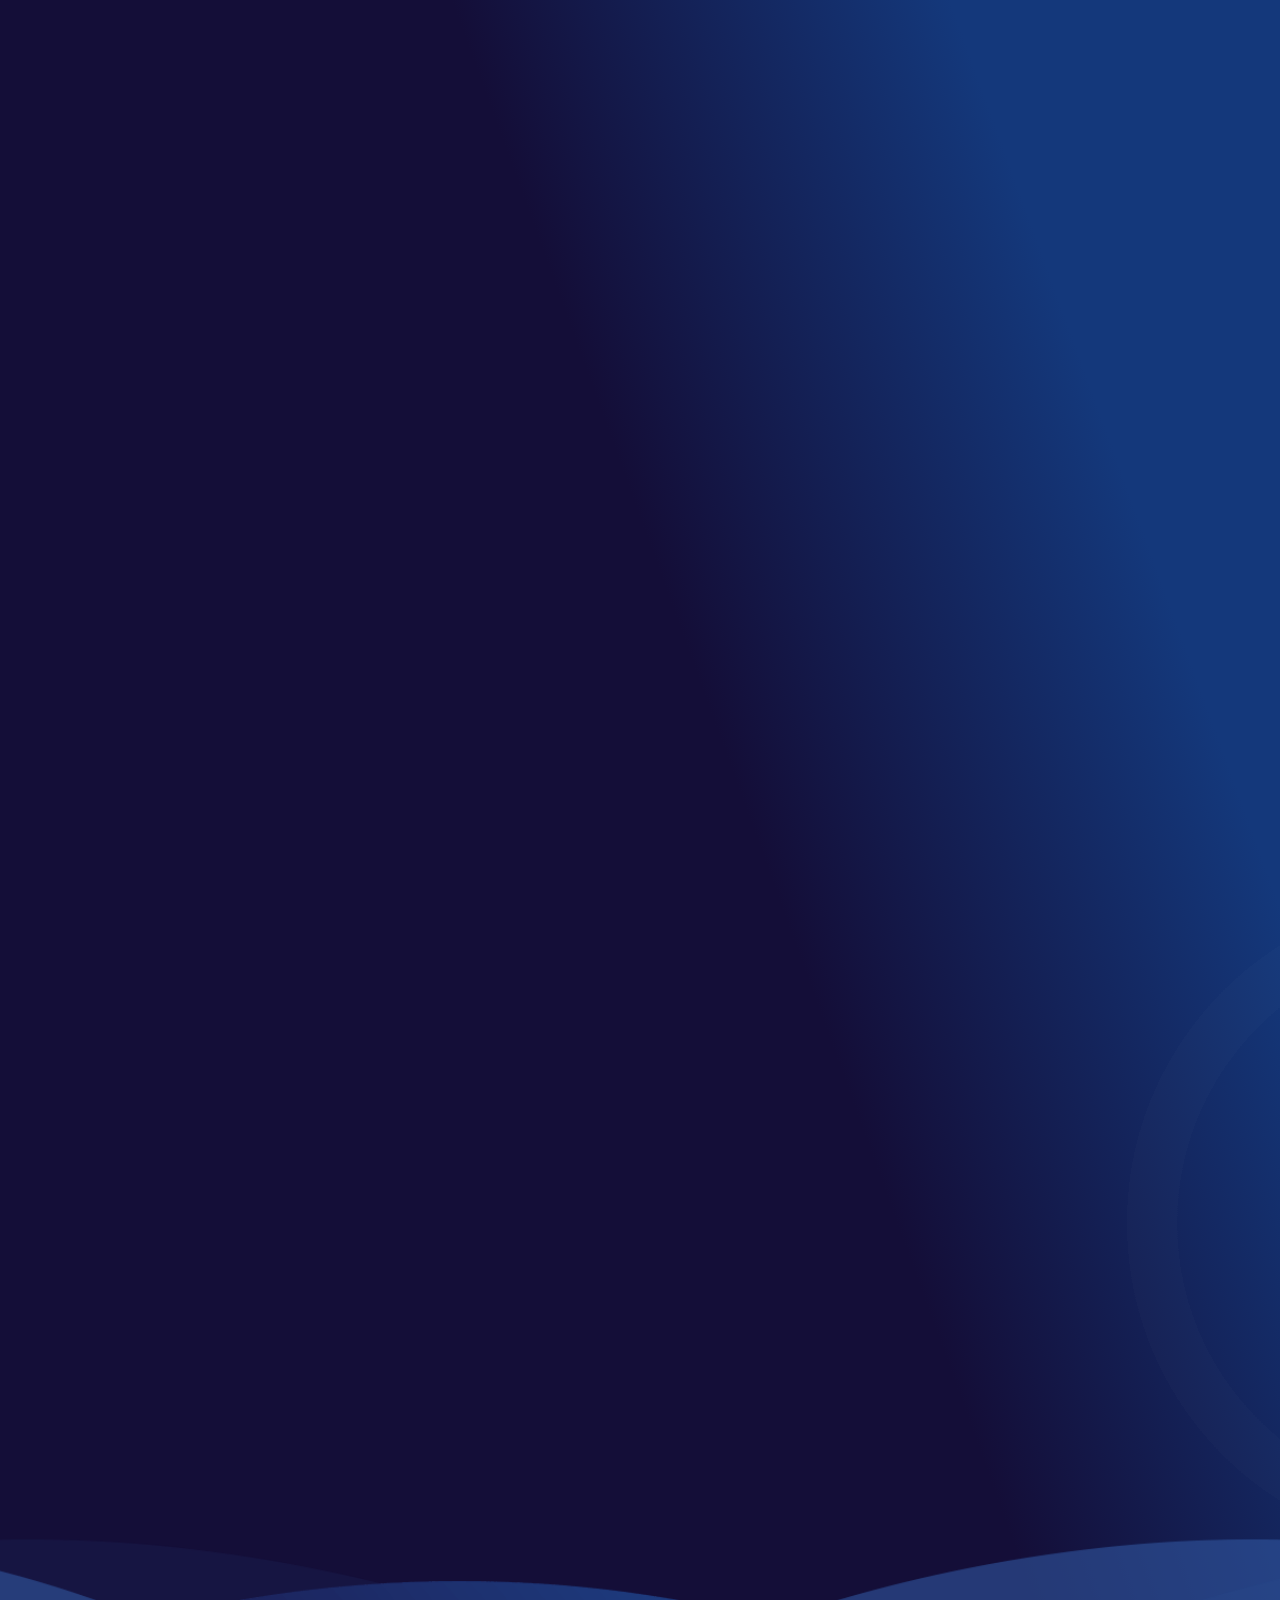
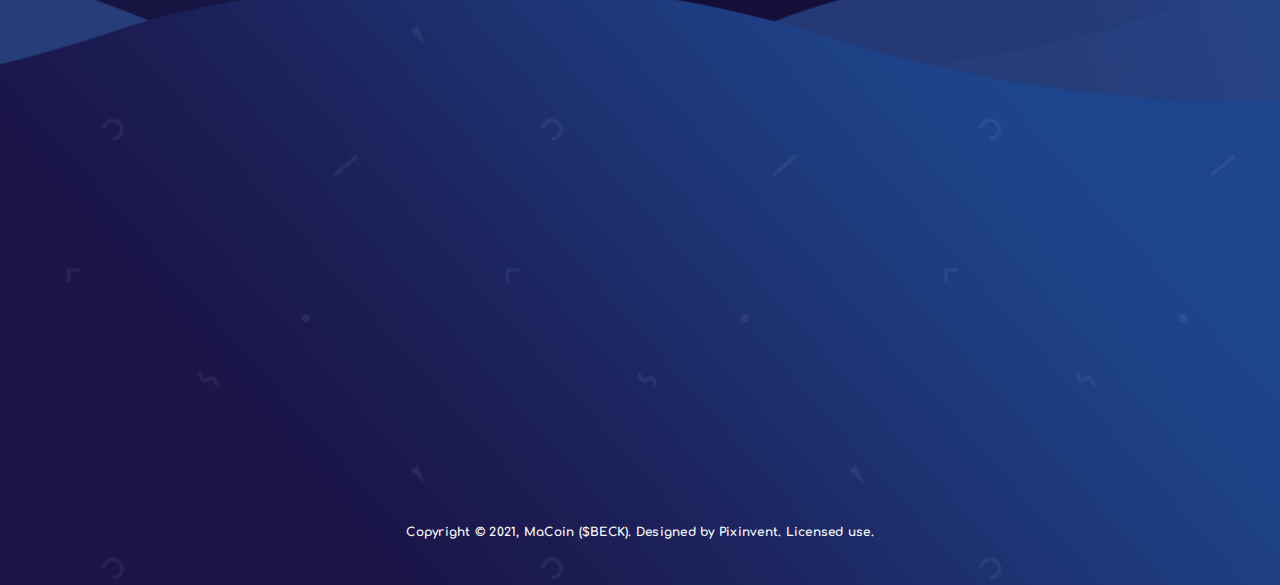
==== commit c30c8cb8: "fixed typos" ====
--- a/index.html
+++ b/index.html
@@ -208,7 +208,7 @@
                     <h6 class="pt-4 pb-2 animated" data-animation="fadeInUpShorter" data-animation-delay="0.6s">By levaring on the power of decentralized and
                     distributed digital ledger we allow the Cannabis community to interconect digitally to swap goods and services by a
                     commom measure of value: BECK Token.</h6>
-                    <p class="animated" data-animation="fadeInUpShorter" data-animation-delay="0.7s">Medical cannabis consumers as well as doctors and patients along with growers, proders, wholesale distributors can swap and trade freely: anonymous and borderless digital currency to swap by cannabis medical products, services and goods.</p>
+                    <p class="animated" data-animation="fadeInUpShorter" data-animation-delay="0.7s">Medical cannabis consumers as well as doctors and patients along with growers, producers, wholesale distributors can swap and trade freely: anonymous and borderless digital currency to swap by cannabis medical products, services and goods.</p>
                     <p class="animated" data-animation="fadeInUpShorter" data-animation-delay="0.8s">Medical cannabis is a matter of health, and health is a matter of basic human rights and freedom. Cannabis medicine and derivative products bring incredible benefits to a number of patients
                     suffering from various patologies by means of natural and cheap aid. MaCoin helps the world avoiding the big-pharma industry lobby while keeping heavy and expensive lab chemical drugs from your body.</p>
                 </div>
@@ -288,7 +288,7 @@
                     <h4 class="title animated" data-animation="fadeInUpShorter" data-animation-delay="0.5s">Read the Greenpaper</h4>
                     <p class="animated" data-animation="fadeInUpShorter" data-animation-delay="0.6s">This green paper is an authoritative report guiding
                     the reader to deeply inform about the complex issue with medical cannabis, society and governments, presenting the issuing body's philosophy on the matter. It is meant to help readers understand the issue, solve the problem and be aware of Macoin cypher-defense crypto-strategy.</p>
-                    <p class="animated" data-animation="fadeInUpShorter" data-animation-delay="0.7s">Our greenpaper has two versions, the long and original one drafted within the hackton which started MaCoin project and a more concise one highlighting the main goals of the project. We like to say that both documents asserts the ends the project seeks, while the full paper also describes the means.</p>
+                    <p class="animated" data-animation="fadeInUpShorter" data-animation-delay="0.7s">Our greenpaper has two versions, the long and original one drafted within the hackaton which started MaCoin project and a more concise one highlighting the main goals of the project. We like to say that both documents asserts the ends the project seeks, while the full paper also describes the means.</p>
                     <p class="animated" data-animation="fadeInUpShorter" data-animation-delay="0.8s">Enjoy it.</p>
                     <div class="whitepaper-languages">
                         <div class="row">
@@ -449,7 +449,7 @@
                                         <span class="date">Jun-Jul 2021</span>
                                     </div>
                                     <div class="status completed">
-                                        <span>Technical &amp; hackaton <br/> token devlopment</span>
+                                        <span>Technical &amp; hackaton <br/> token development</span>
                                     </div>
                                 </div>
                             </div>
@@ -477,7 +477,7 @@
                             <div class="swiper-slide">
                                 <div class="roadmap-info">
                                     <div class="timestamp remaining">
-                                        <span class="date">Fev 2021</span>
+                                        <span class="date">Feb 2021</span>
                                     </div>
                                     <div class="status remaining">
                                         <span>MaCoin ($BECK) is transfered to community.</span>
@@ -514,7 +514,7 @@
                 <h6 class="sub-title">ABOUT</h6>
                 <h2 class="title">MaCoin ($BECK)</h2>
             </div>
-            <p class="content-desc animated" data-animation="fadeInUpShorter" data-animation-delay="0.4s">Macoin is a short for “Marijuana Coin” and a slang for “my coin”.<br/>The coin name is MaCoin and the Token symbol os BECK.<br />Beck is a slang for “joint”.
+            <p class="content-desc animated" data-animation="fadeInUpShorter" data-animation-delay="0.4s">Macoin is a short for “Marijuana Coin” and a slang for “my coin”.<br/>The coin name is MaCoin and the Token symbol is BECK.<br />Beck is a slang for “joint”.
         </div>
         <div class="row">
             <div class="col-lg-5 col-md-12 animated" data-animation="fadeInUpShorter" data-animation-delay="0.6s">
@@ -541,7 +541,7 @@
                 <h6 class="sub-title">Token Distribution</h6>
                 <h2 class="title">TOKENOMICS</h2>
             </div>
-            <p class="content-desc animated" data-animation="fadeInUpShorter" data-animation-delay="0.4s">Tokenomics summary: 420M tokens, 50% burned, 38% market, 10% social dinations, 1% Starting members, 0.5% AirDrop, 0.5% Marketing.</p>
+            <p class="content-desc animated" data-animation="fadeInUpShorter" data-animation-delay="0.4s">Tokenomics summary: 420M tokens, 50% burned, 38% market, 10% social donations, 1% Starting members, 0.5% AirDrop, 0.5% Marketing.</p>
         </div>
         <div class="row">
             <div class="col-md-12 col-lg-6 pr-5">
@@ -935,7 +935,7 @@
                                 </div>
                                 <div id="icoCollapseThree" class="collapse" aria-labelledby="icoHeadingThree" data-parent="#ico-accordion">
                                     <div class="card-body">
-                                            Yes, right now BECK is listed on Xchange, create your account at <a href="https://www.xchange.ee" target="_blank">www.xchange.ee</a>. In this canse it's not a self-custodial approach. You need to trust the Xchange, it's the traditional finance model called CEX (Centralized Exchange) in contrast to DeFi (DEX) which is the Decentralized Finance approach typical on crypto-economy.
+                                            Yes, right now BECK is listed on Xchange, create your account at <a href="https://www.xchange.ee" target="_blank">www.xchange.ee</a>. In this case it's not a self-custodial approach. You need to trust the Xchange, it's the traditional finance model called CEX (Centralized Exchange) in contrast to DeFi (DEX) which is the Decentralized Finance approach typical on crypto-economy.
                                     </div>
                                 </div>
                             </div>
@@ -954,7 +954,7 @@
                                 </div>
                                 <div id="tokenCollapseOne" class="collapse show" aria-labelledby="tokenHeadingOne" data-parent="#token-accordion">
                                     <div class="card-body">
-                                           For short, it's a derivative asset, a crypto-asset programmed on top of a smart contract running in a Blockchain, while the Blockchain as it's own Crypto-currency such as BTC (Bitcoin Blockchain) BNB (BSC Blockchain), ETH (Ethereum Blockchain), BCH (Bitcoin Cash Blockchain). MaCoin ($BECK) is an ERC-20 Token with symbol BECK originally deployed on top of BSC, ERC-20 is the technical specification for programmable Tokens. Cypherpunks used to explain Tokens as "tokens" like the ones you get in a party, a parada, a church kermesse, a bazaar or a cassino. It has it's own value and utility scople related to that realm, while it can be exchanged by goods, services and money (crypto-currency).
+                                           For short, it's a derivative asset, a crypto-asset programmed on top of a smart contract running in a Blockchain, while the Blockchain has it's own Crypto-currency such as BTC (Bitcoin Blockchain) BNB (BSC Blockchain), ETH (Ethereum Blockchain), BCH (Bitcoin Cash Blockchain). MaCoin ($BECK) is an ERC-20 Token with symbol BECK originally deployed on top of BSC, ERC-20 is the technical specification for programmable Tokens. Cypherpunks used to explain Tokens as "tokens" like the ones you get in a party, a parada, a church kermesse, a bazaar or a cassino. It has it's own value and utility scope related to that realm, while it can be exchanged by goods, services and money (crypto-currency).
                                     </div>
                                 </div>
                             </div>
@@ -1076,7 +1076,7 @@
                                 </div>
                                 <div id="legalCollapseThree" class="collapse" aria-labelledby="legalHeadingThree" data-parent="#legal-accordion">
                                     <div class="card-body">
-                                     The contract owner wallet as well as the founders 1% wallet are locked and nobody owns it untill Jun 2022. We the community want the contract to go locked for 1337 years from now. 
+                                     The contract owner wallet as well as the founders 1% wallet are locked and nobody controls it untill Jun 2022. We the community want the contract to go locked for 1337 years from now. 
                                     </div>
                                 </div>
                             </div>
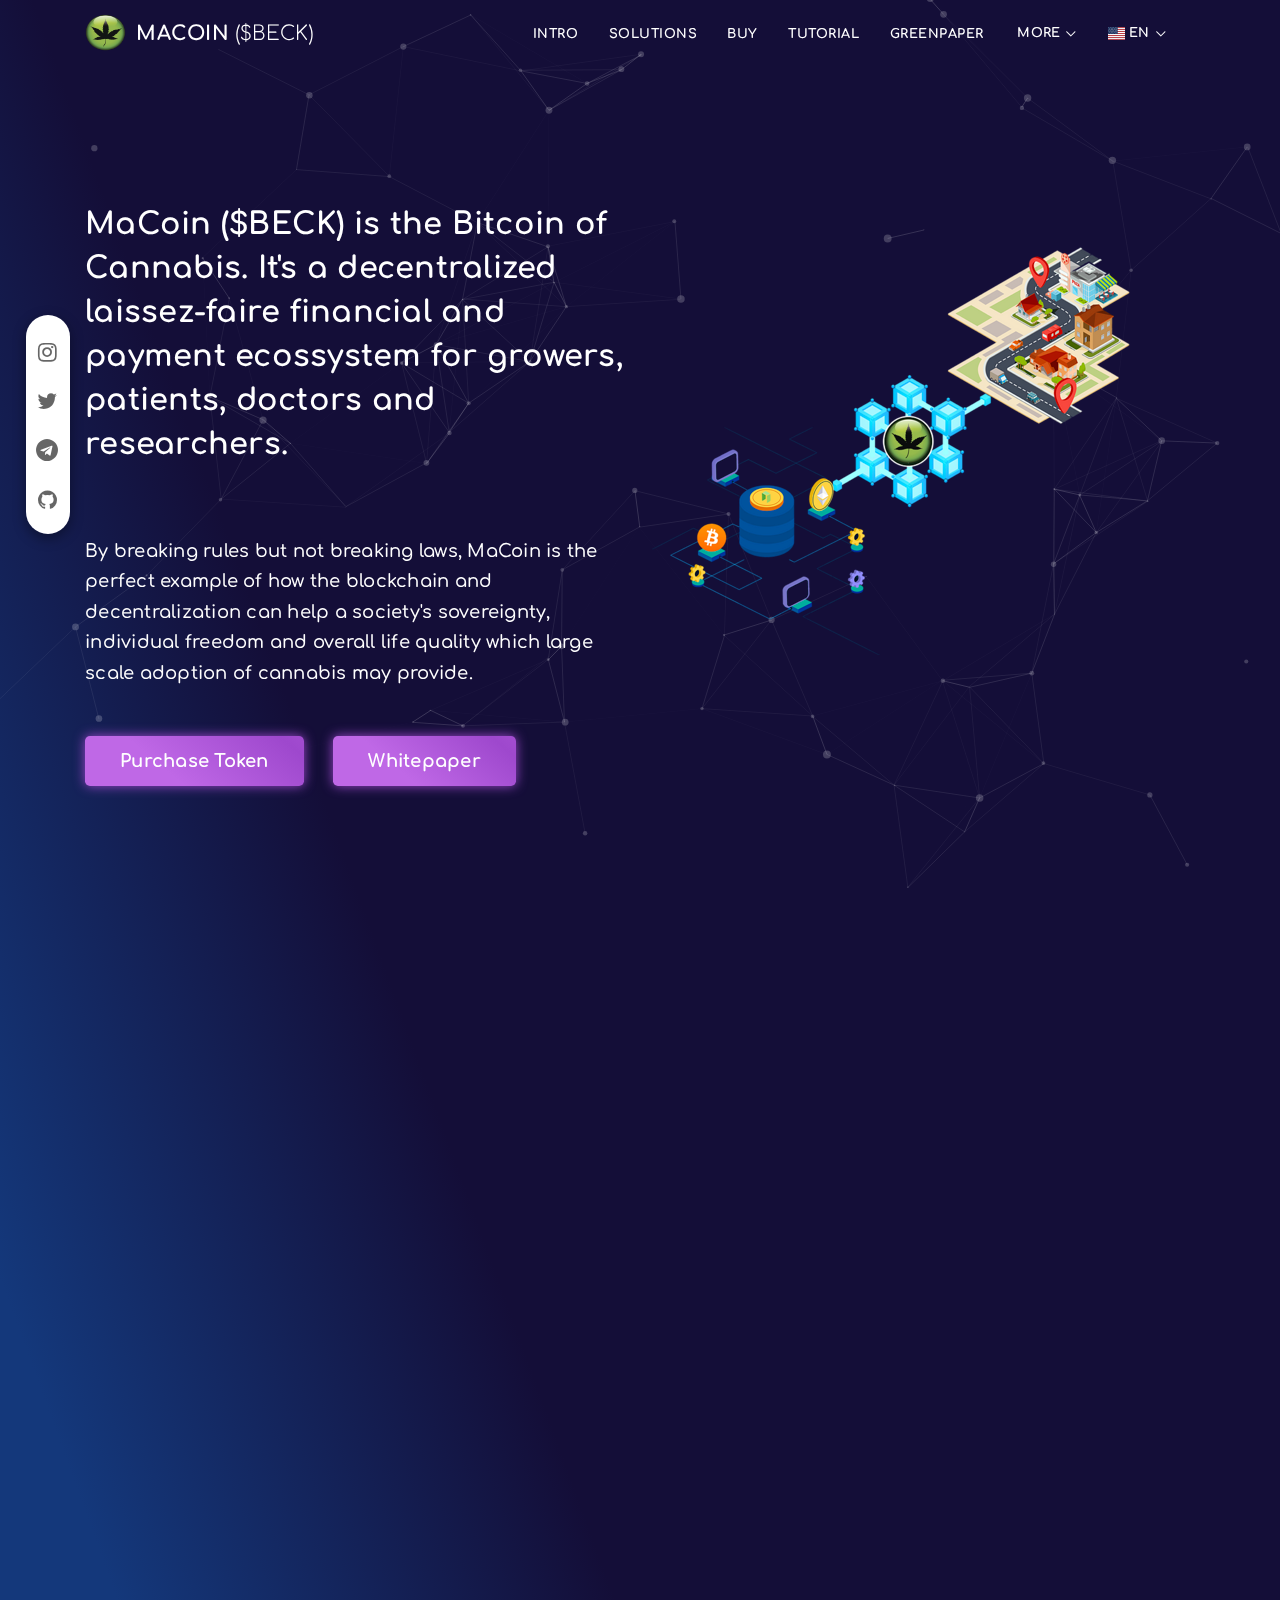
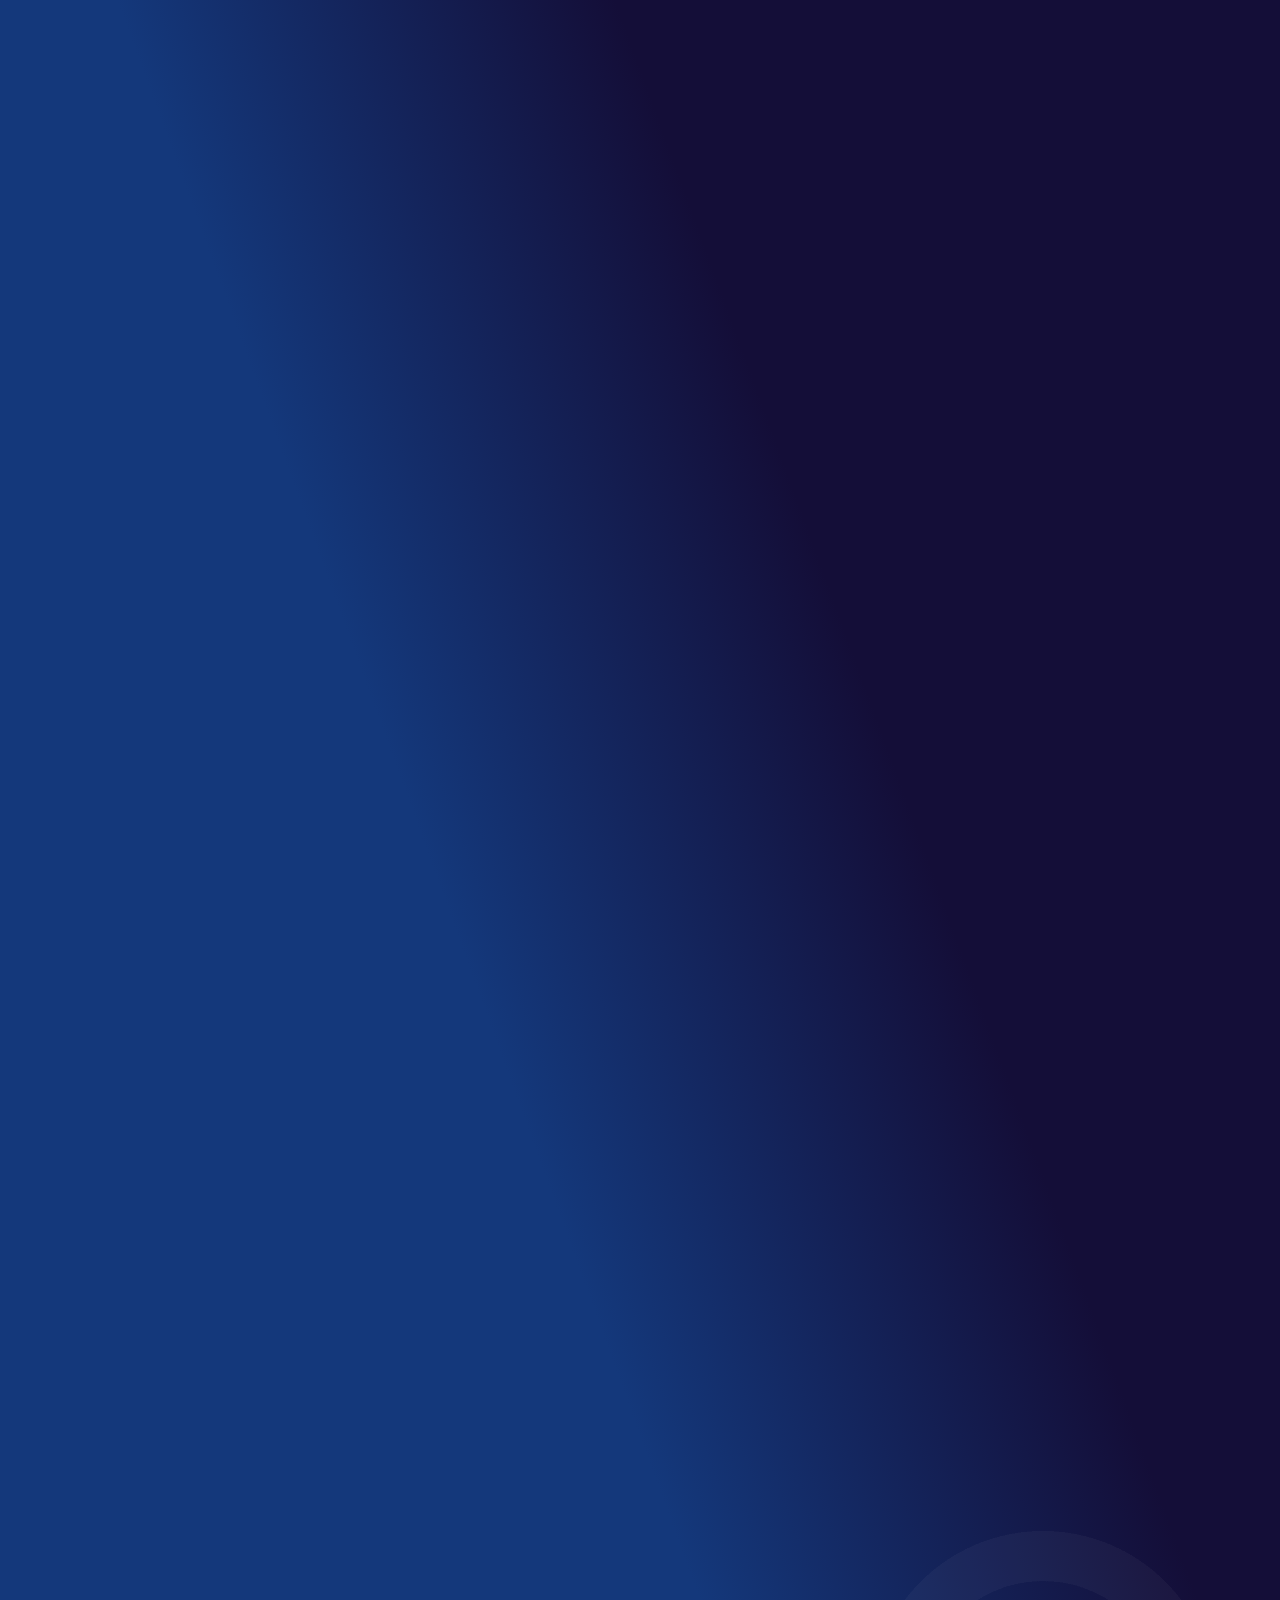
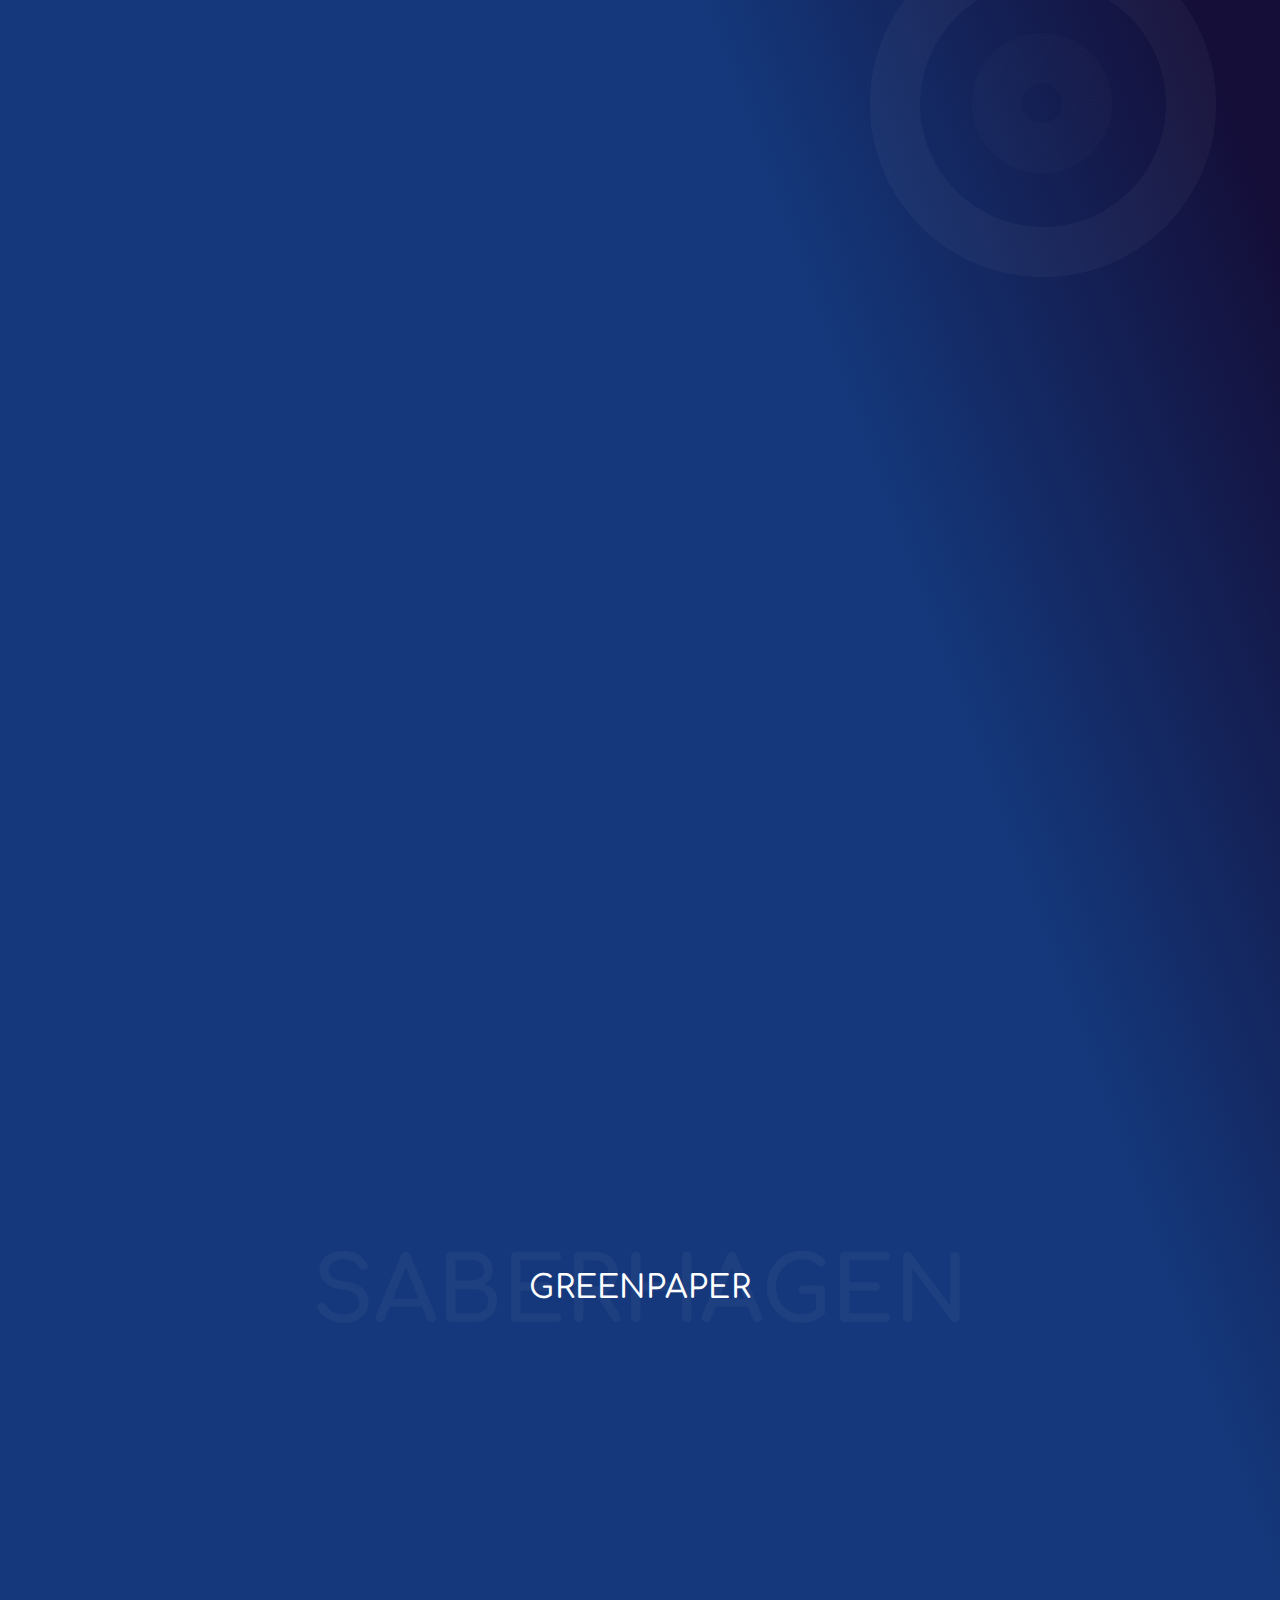
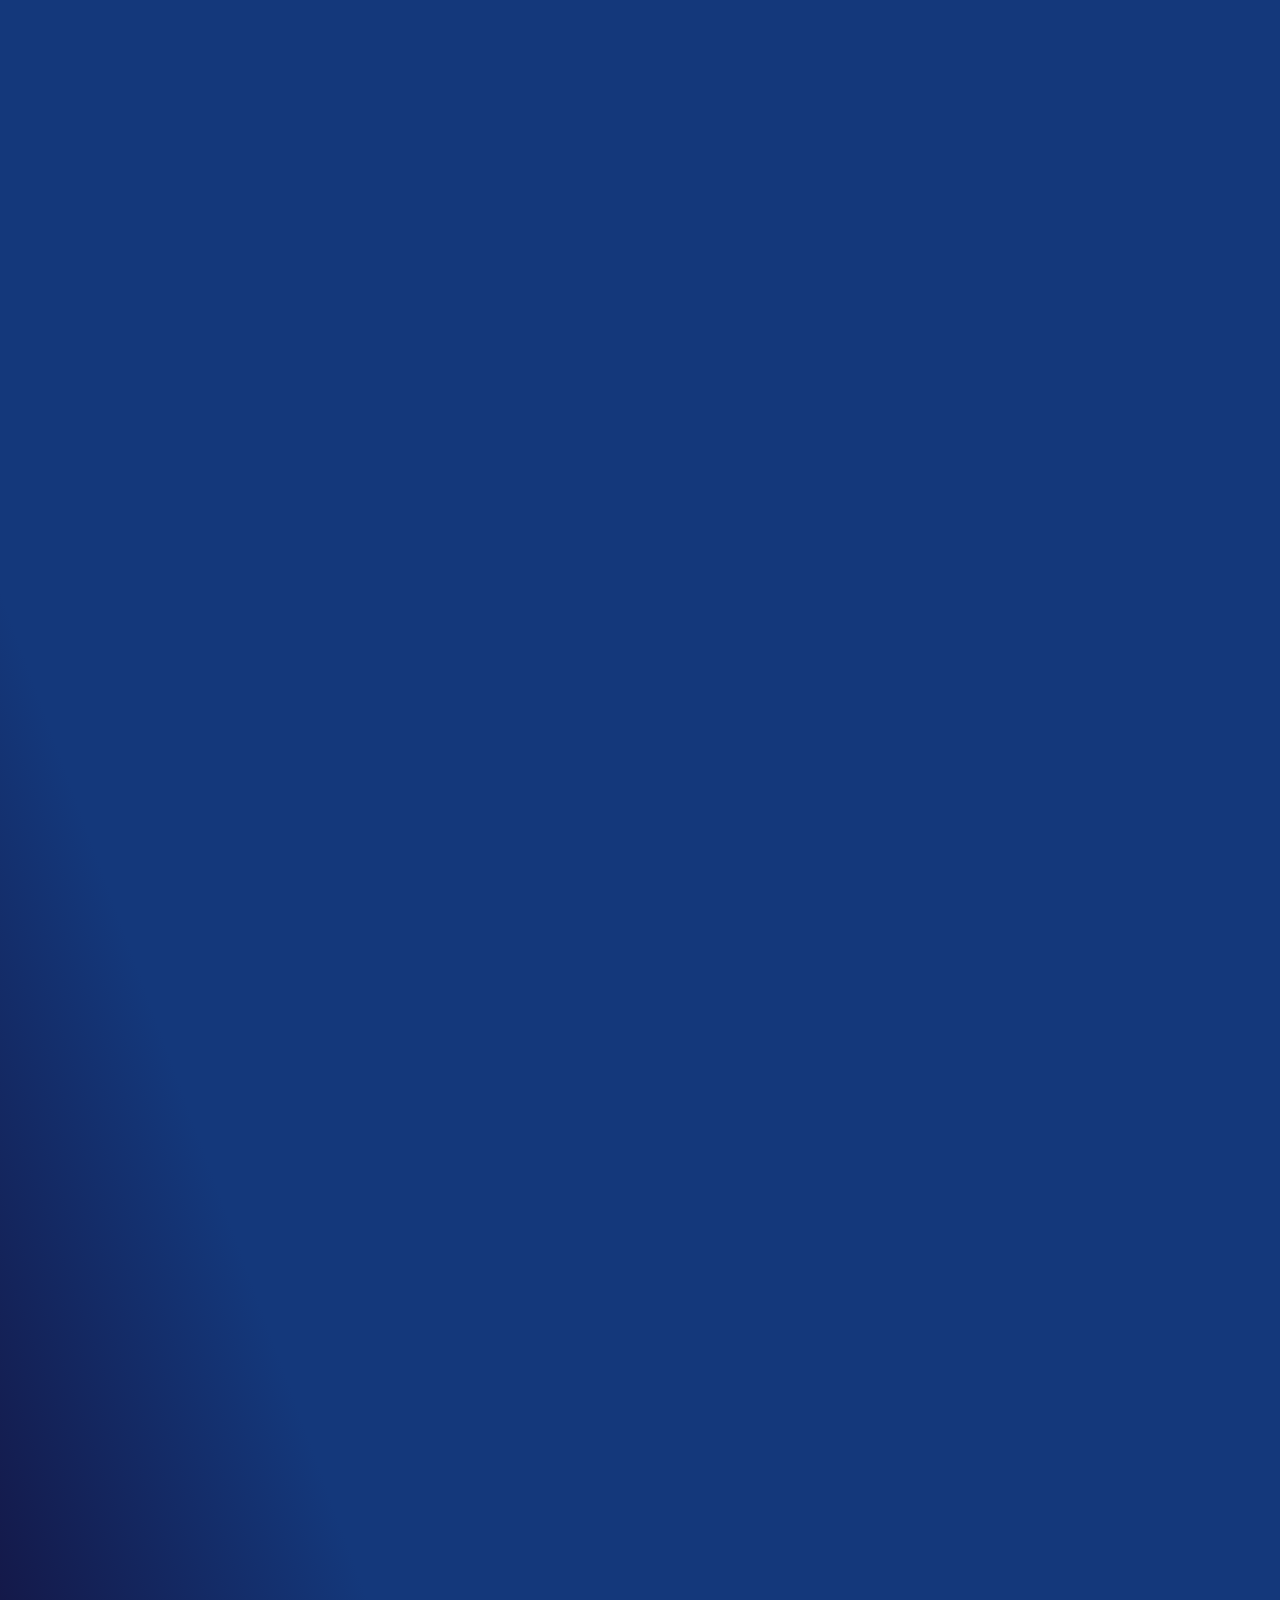
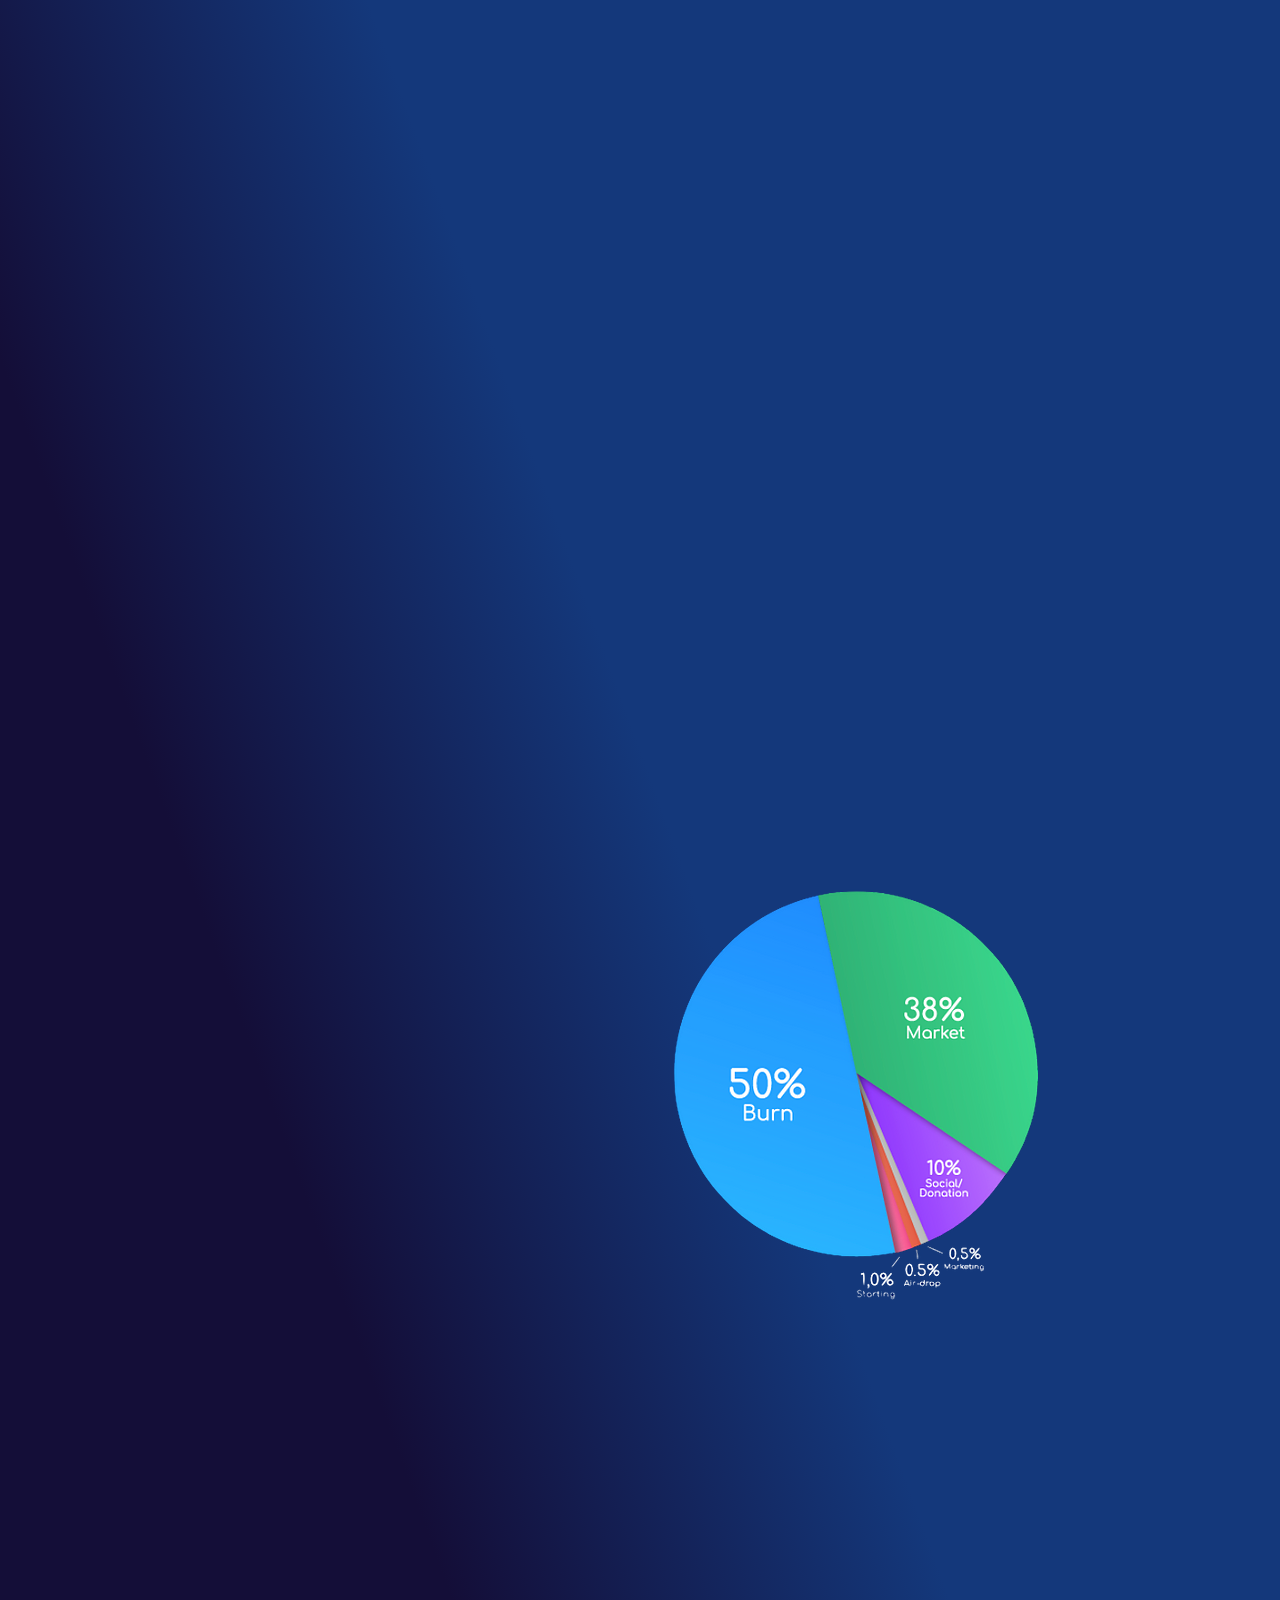
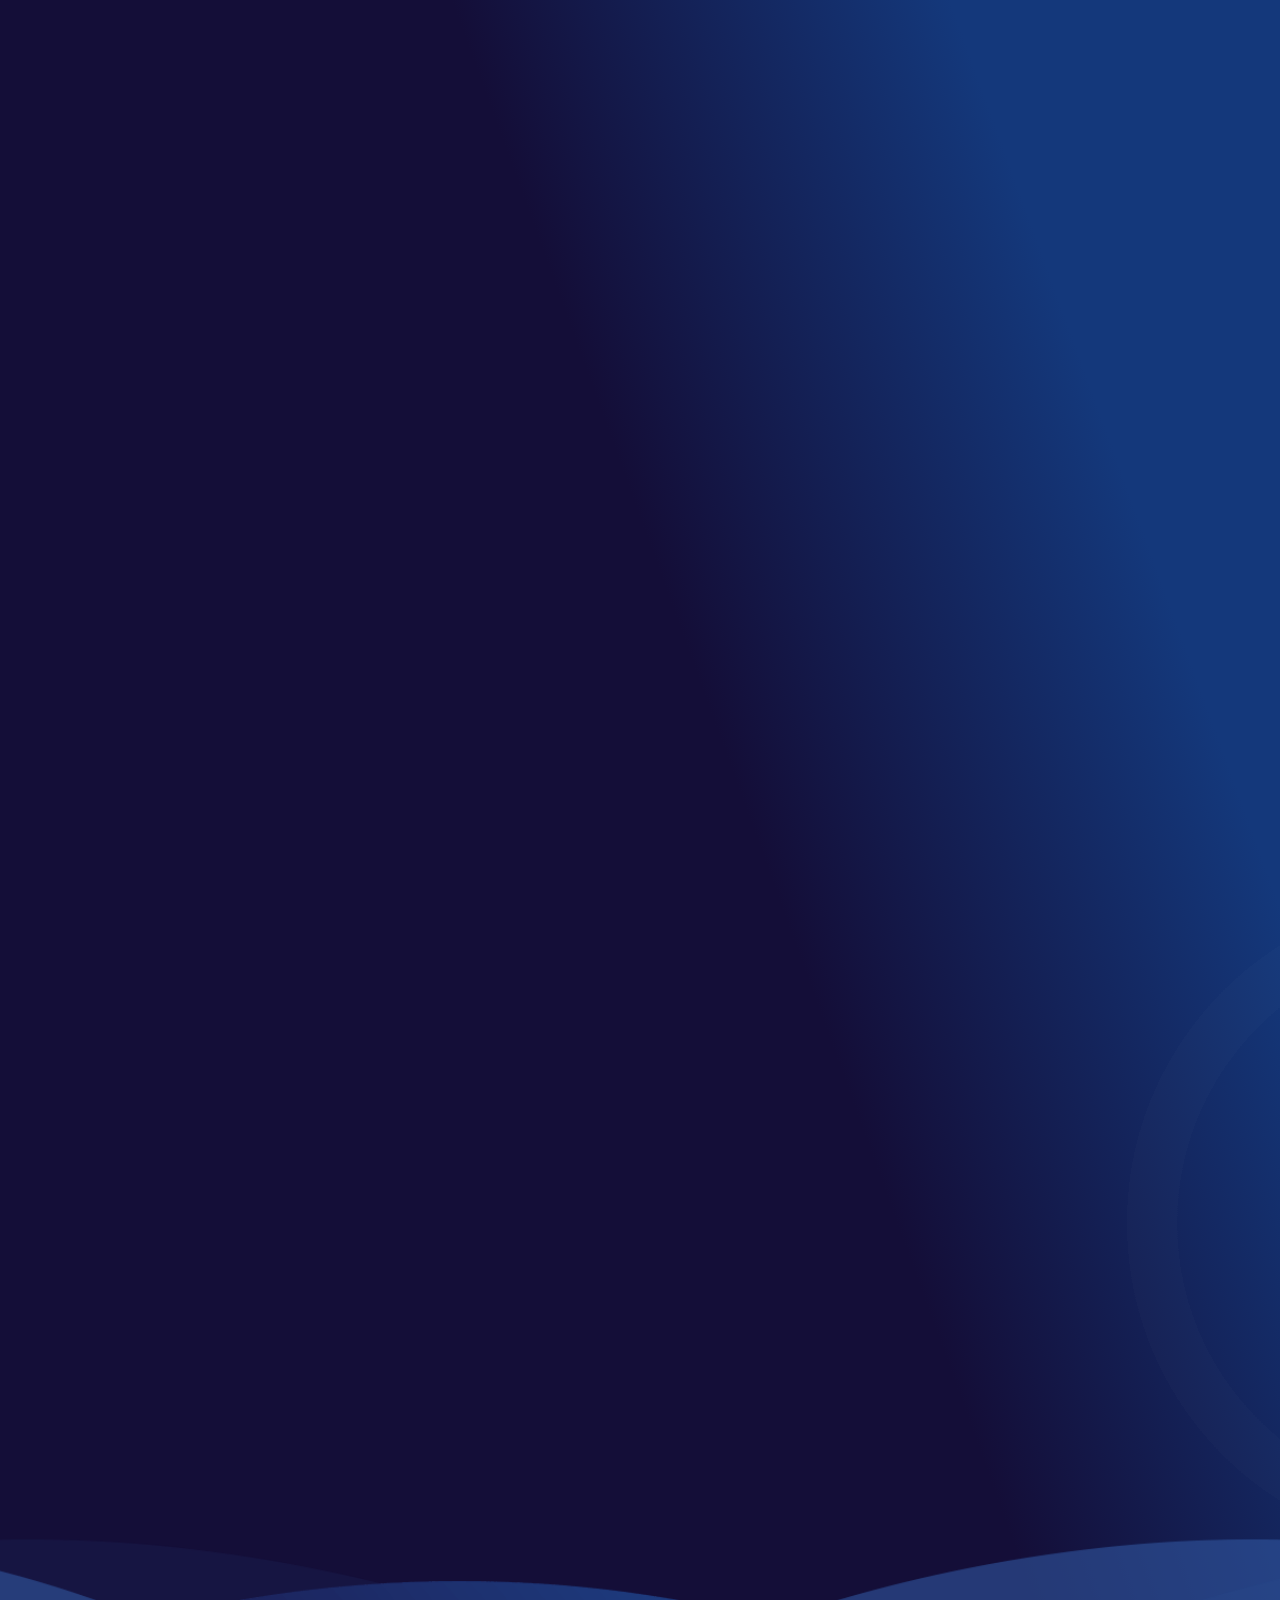
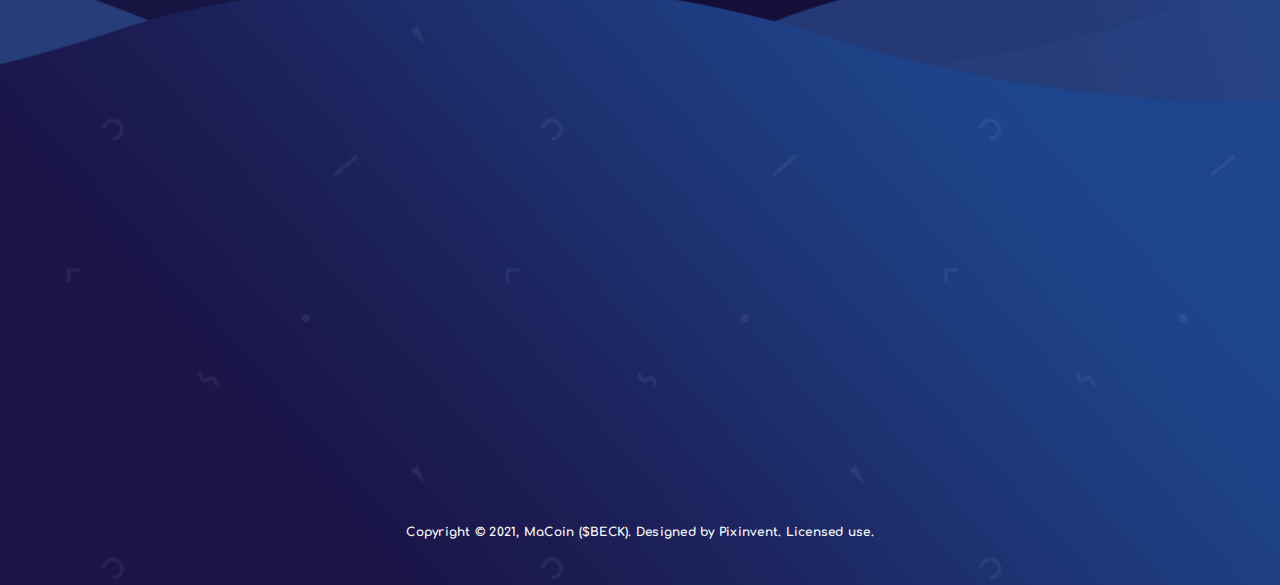
==== commit 85b0aee9: "fix on iphone" ====
--- a/index.html
+++ b/index.html
@@ -156,6 +156,7 @@
                 <div class="row align-items-center">
                     <div class="col-lg-6 col-md-12">
                         <div class="banner-content pt-5">
+                            <p>&nbsp;</p>
                             <h1 class="best-template animated" data-animation="fadeInUpShorter" data-animation-delay="1.5s">MaCoin ($BECK) is the Bitcoin of Cannabis. It's a decentralized laissez-faire financial and payment ecossystem for growers, patients, doctors and researchers.
                             <h3 class="d-block white animated" data-animation="fadeInUpShorter" data-animation-delay="1.6s">By breaking rules but not breaking laws, MaCoin is the perfect example of how the blockchain and decentralization can
                             help a society's sovereignty, individual freedom and overall life quality which large scale adoption of cannabis may provide.
@@ -166,10 +167,12 @@
                             </div>
                         </div>
                     </div>
-                    <div> <!-- arte 1234 da macoin -->
-                        <img data-animation="fadeInUpShorter" src="assets/arte123.png" alt="361.png" class="problems-img animated" data-animation="fadeInUpShorter" data-animation-delay="2.5s" style="width:550px;height:550px;object-fit:cover;object-position:30% 50%; animation-delay: 4.0;">
-                    </div>
-                    <!-- <img src="assets/arte123.png" width="50%" height="50%"> -->
+                       <div> <!-- arte 1234 da macoin -->
+                        <div class="animated" data-animation="fadeInUpShorter" data-animation-delay="0.7s">
+                          <div class="position-relative what-is-crypto-img float-xl-right">
+                           <img class="img-fluid" src="assets/arte123rsz.png" alt="Digital-MaCoin-Reality" data-animation-delay="4.0s">
+                        </div>
+                       </div>
                 </div>
             </div>
         </div>
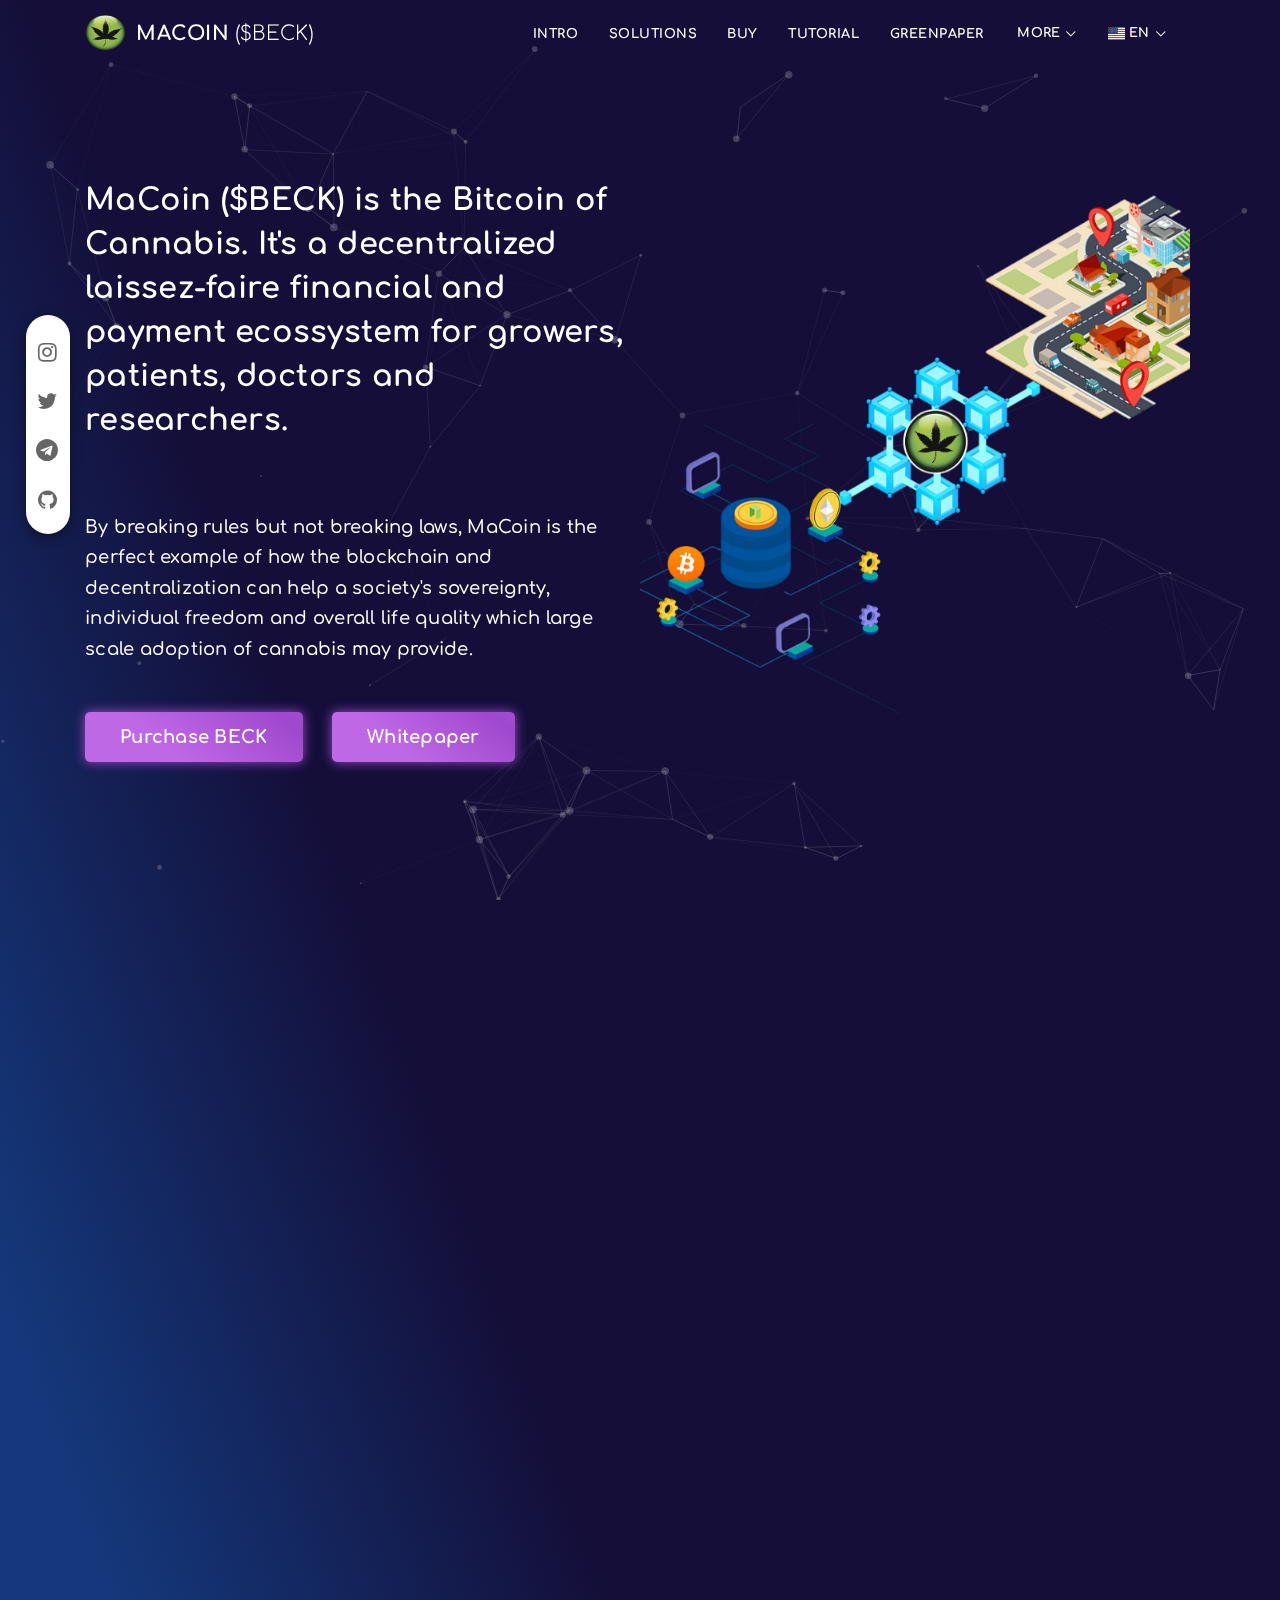
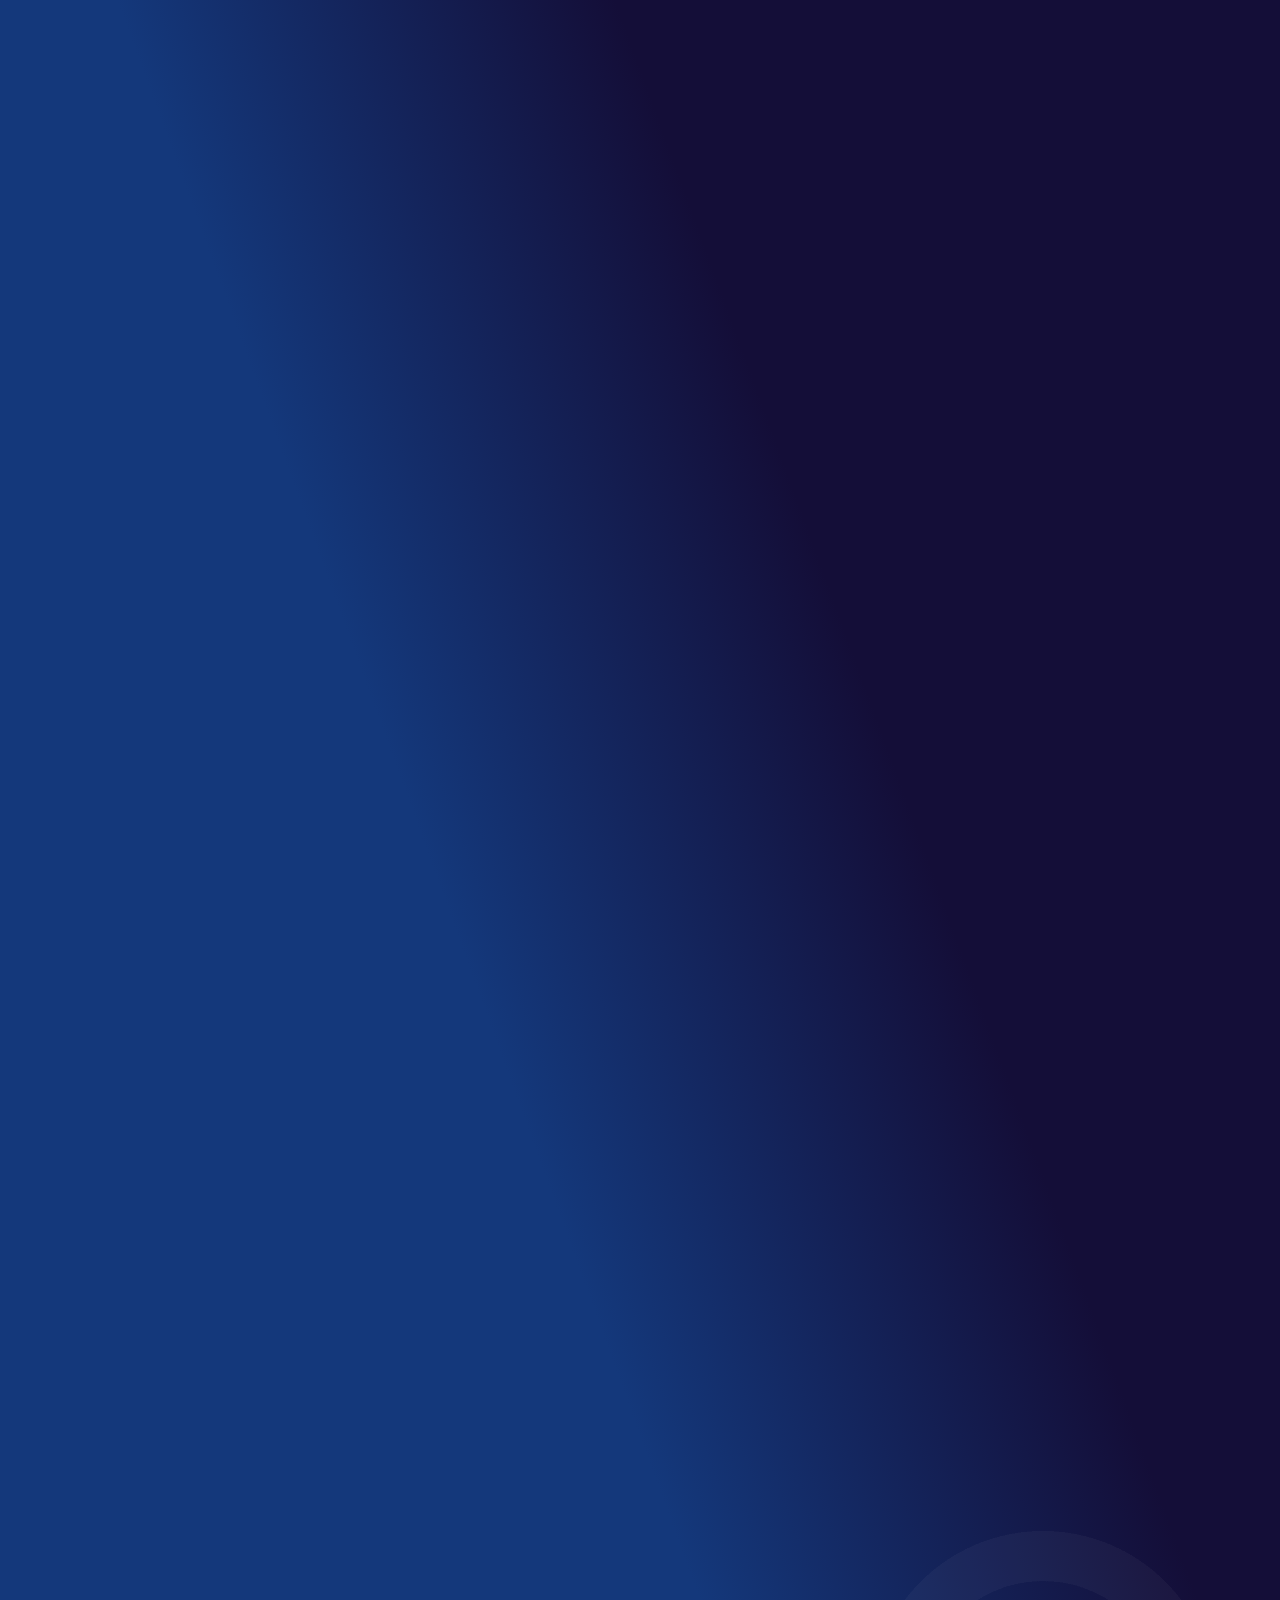
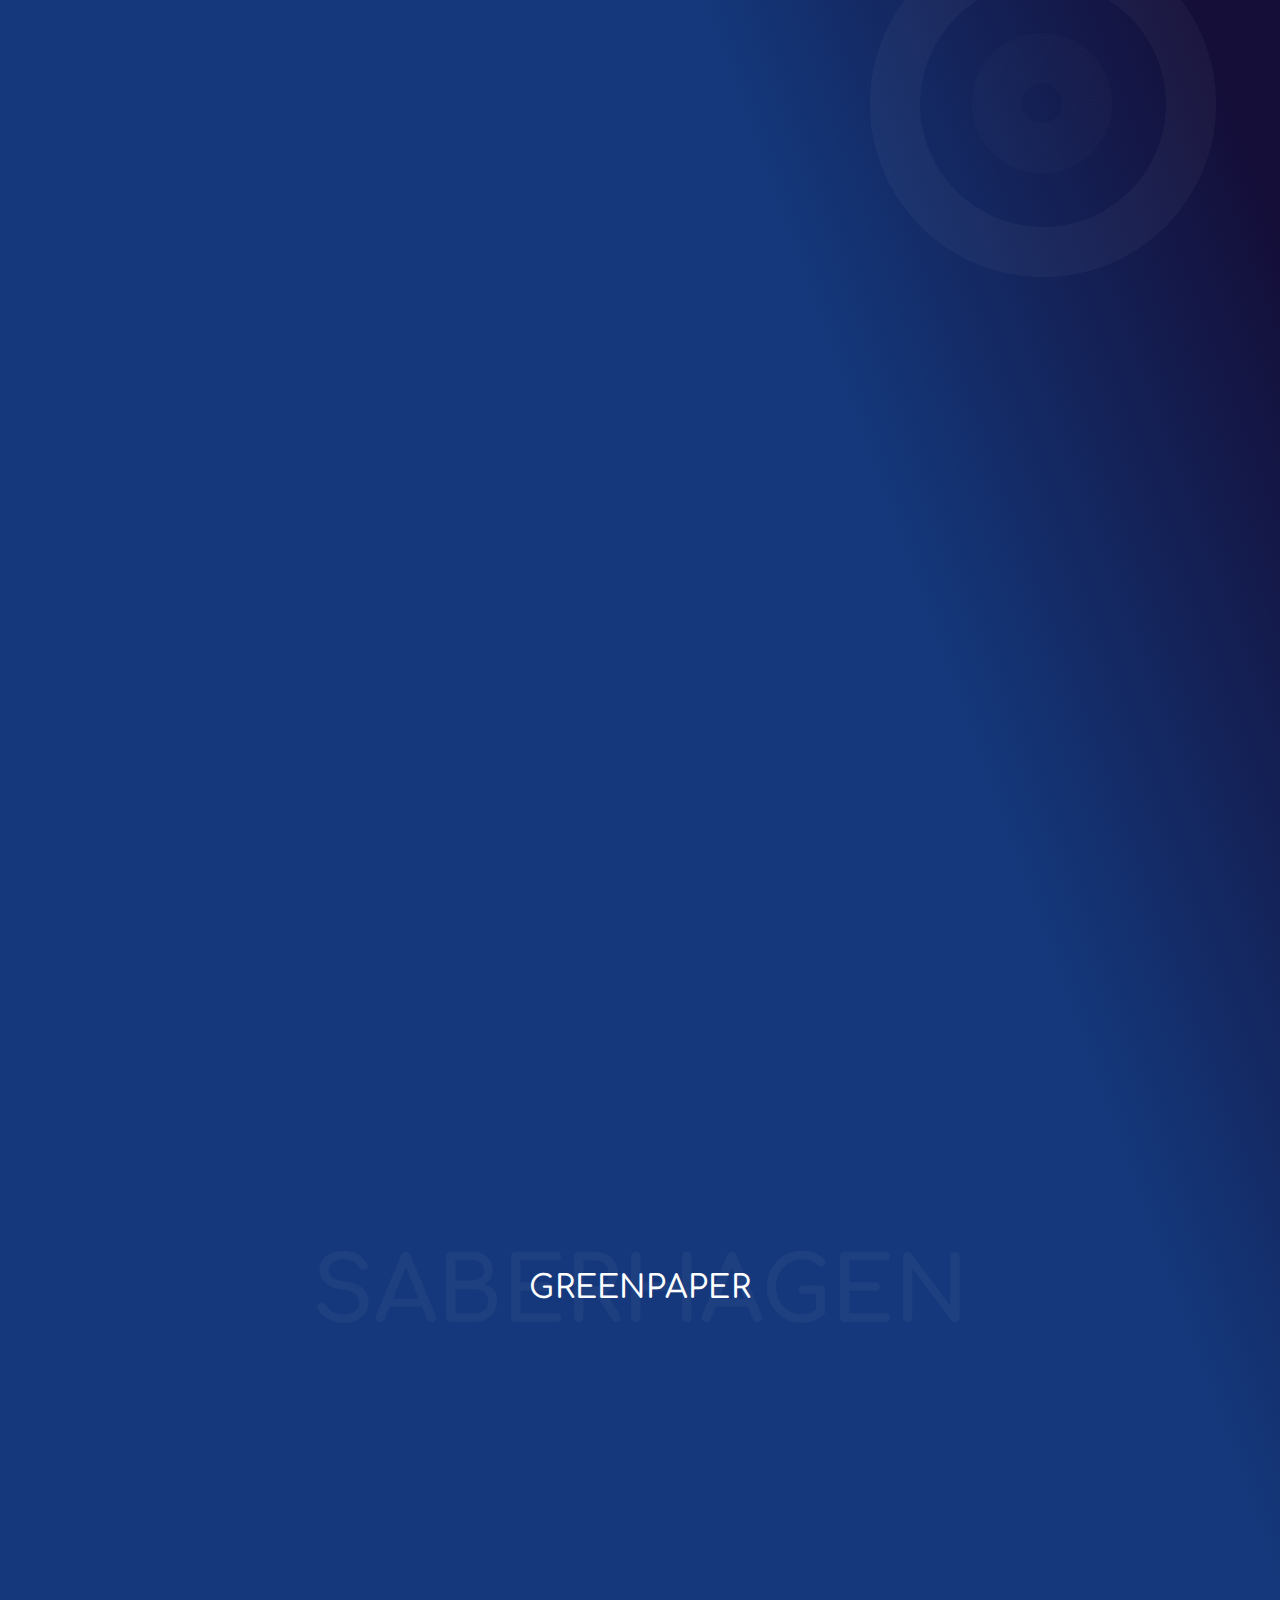
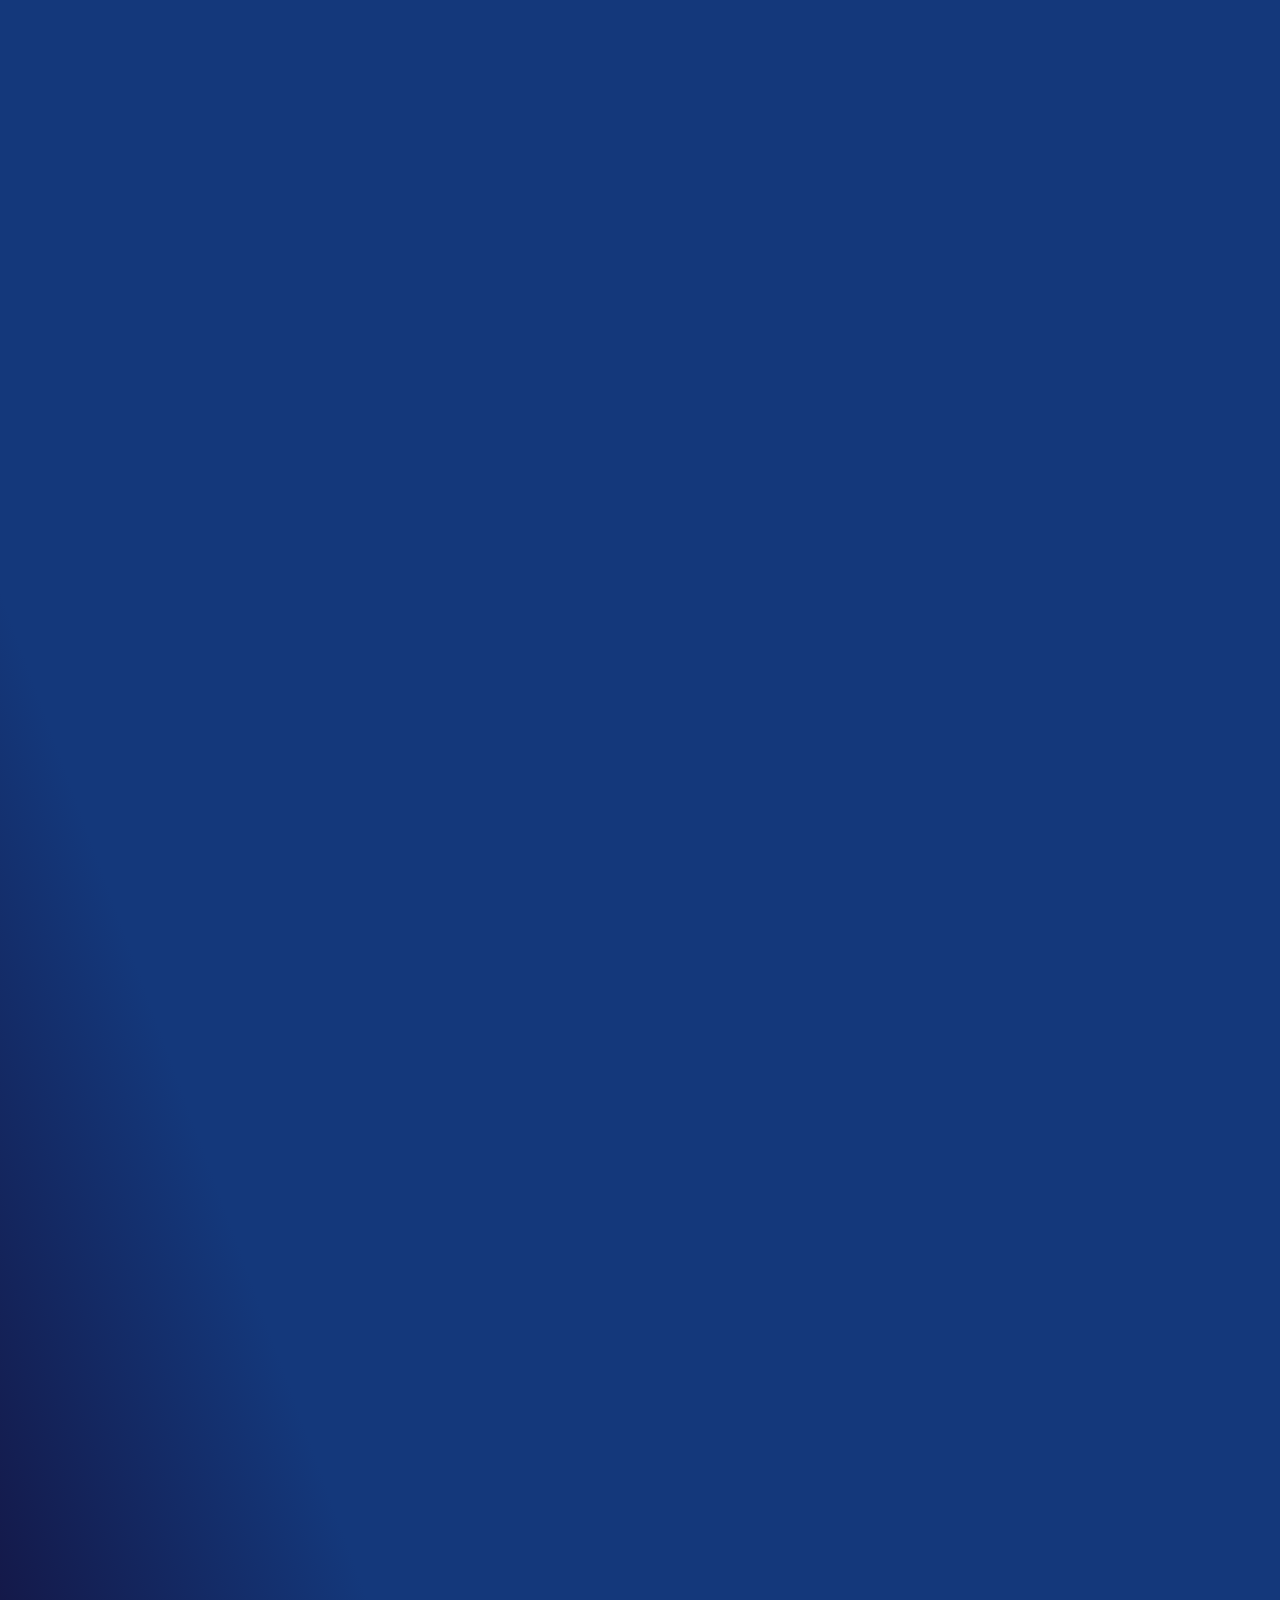
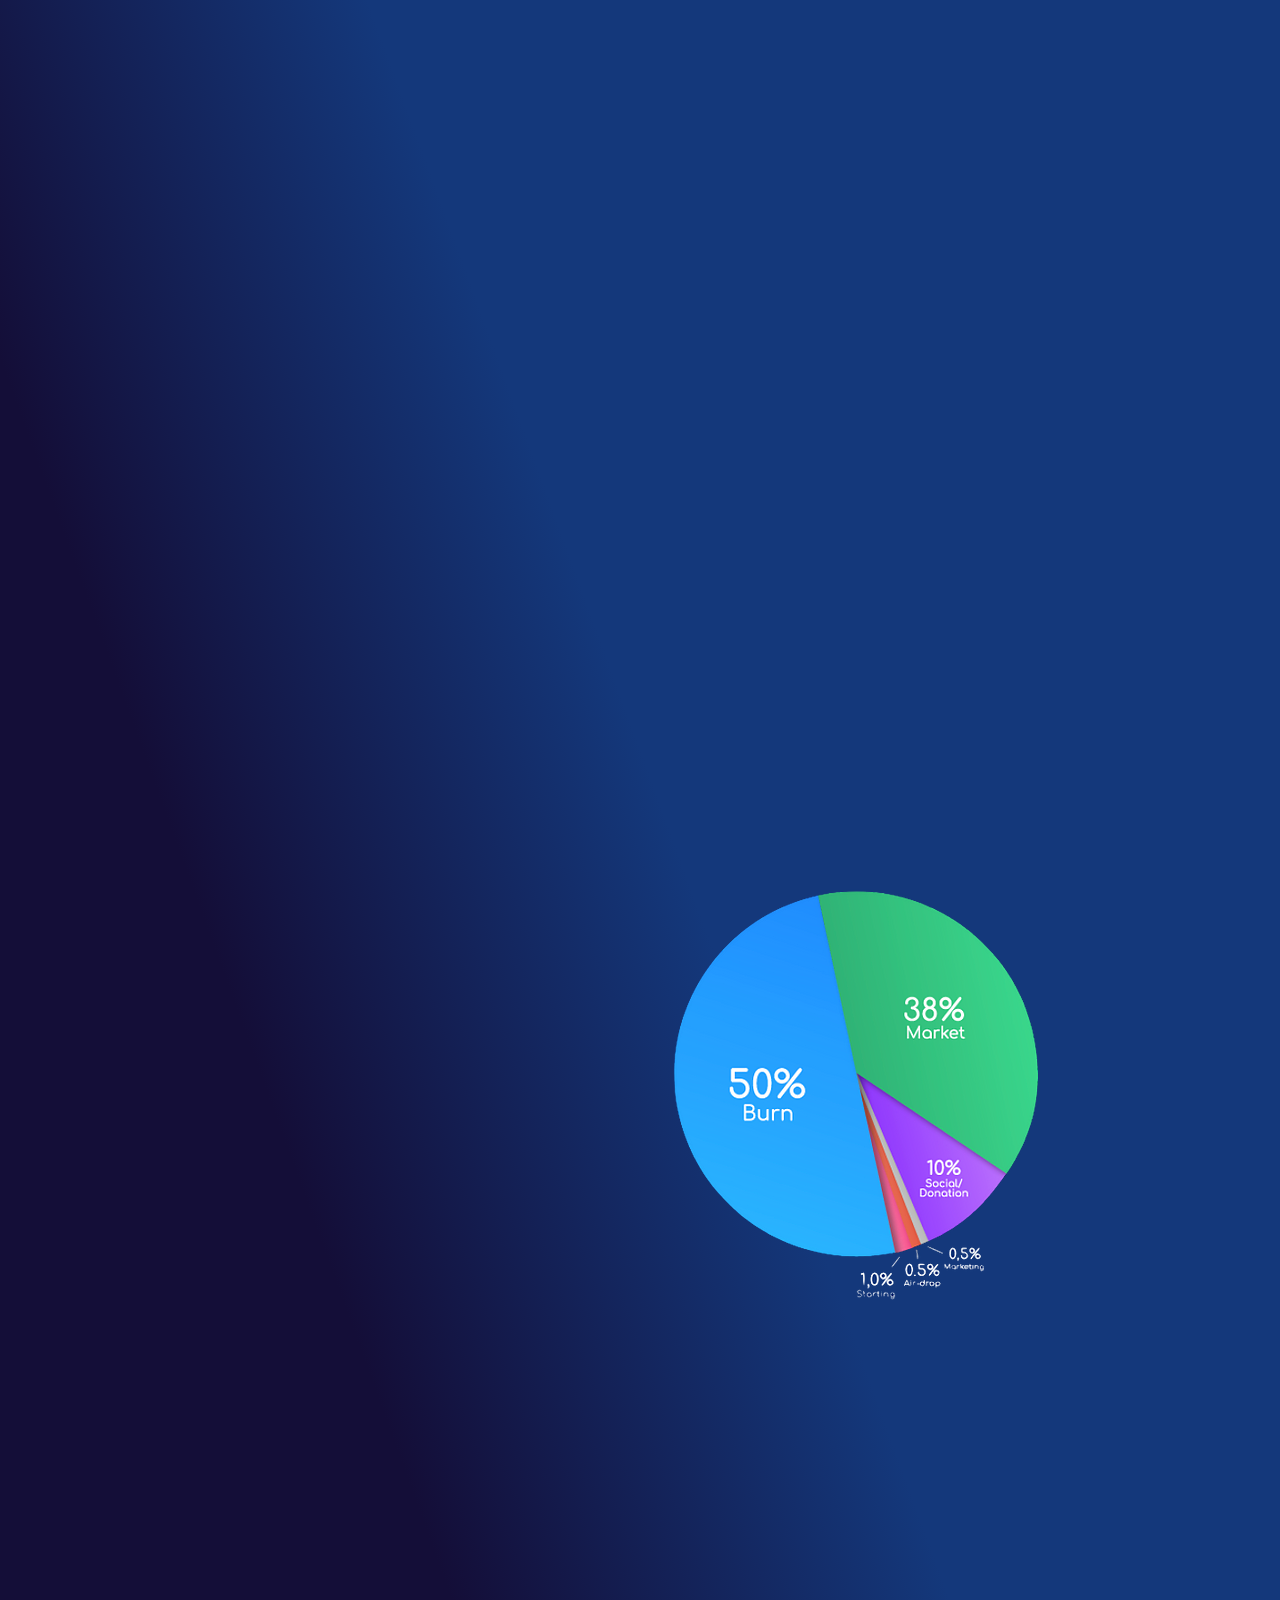
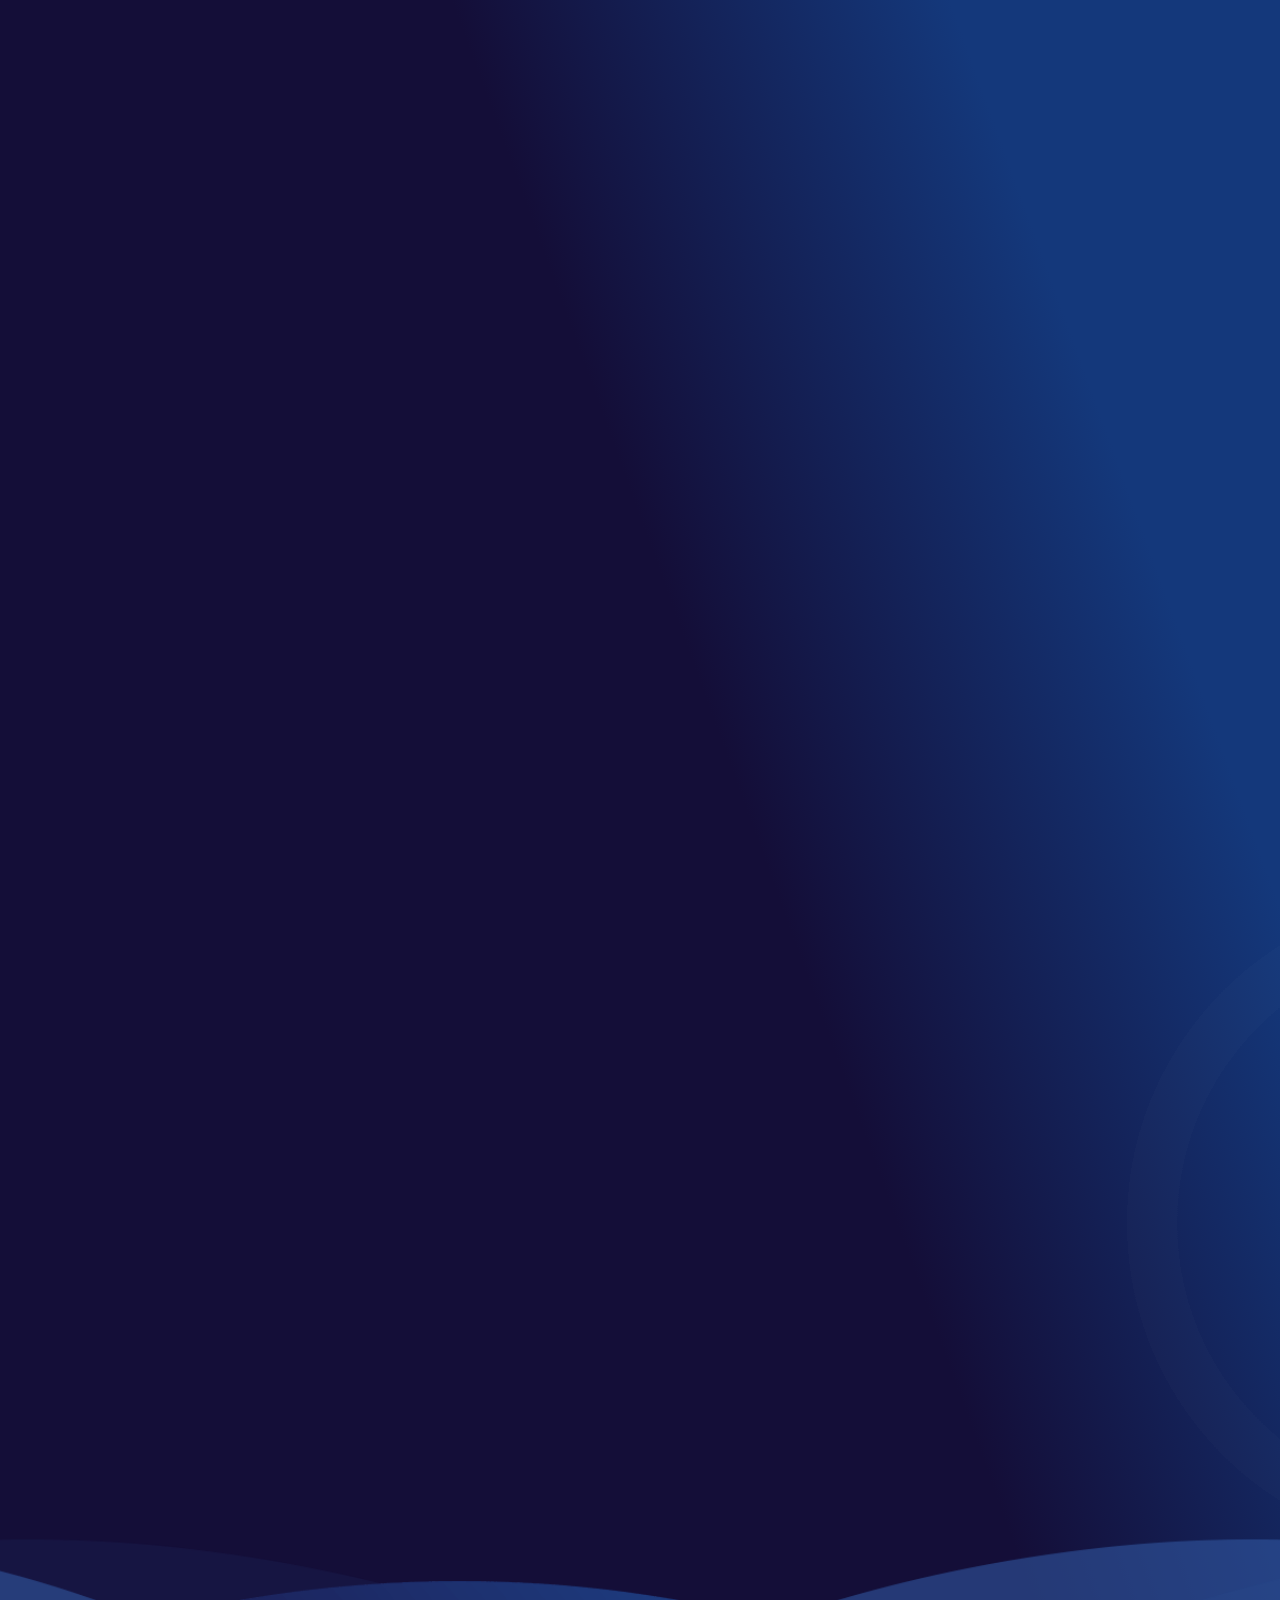
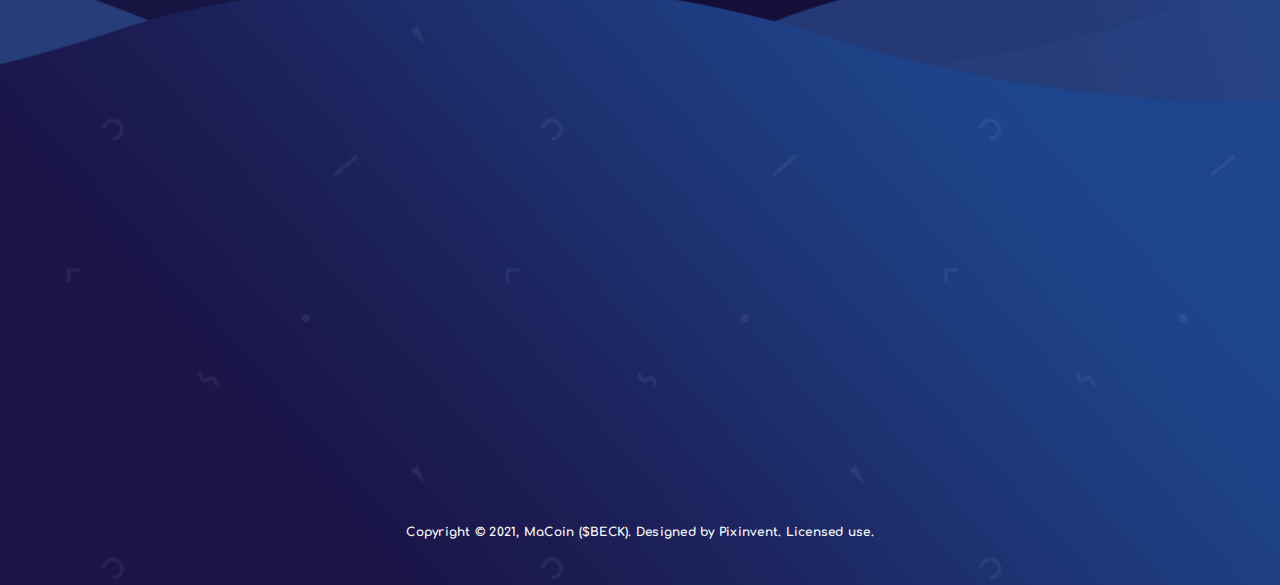
==== commit cb9eb63e: "Update index.html" ====
--- a/index.html
+++ b/index.html
@@ -156,23 +156,20 @@
                 <div class="row align-items-center">
                     <div class="col-lg-6 col-md-12">
                         <div class="banner-content pt-5">
-                            <p>&nbsp;</p>
                             <h1 class="best-template animated" data-animation="fadeInUpShorter" data-animation-delay="1.5s">MaCoin ($BECK) is the Bitcoin of Cannabis. It's a decentralized laissez-faire financial and payment ecossystem for growers, patients, doctors and researchers.
                             <h3 class="d-block white animated" data-animation="fadeInUpShorter" data-animation-delay="1.6s">By breaking rules but not breaking laws, MaCoin is the perfect example of how the blockchain and decentralization can
                             help a society's sovereignty, individual freedom and overall life quality which large scale adoption of cannabis may provide.
                             </h3>
                             <div class="mt-5">
-                                <a href="/buy" class="btn btn-lg btn-gradient-purple btn-glow mr-4 mb-2 animated" data-animation="fadeInUpShorter" data-animation-delay="1.7s">Purchase Token</a>
+                                <a href="/buy" class="btn btn-lg btn-gradient-purple btn-glow mr-4 mb-2 animated" data-animation="fadeInUpShorter" data-animation-delay="1.7s">Purchase BECK</a>
                                 <a href="#whitepaper" class="btn btn-lg btn-gradient-purple btn-glow mb-2 animated" data-animation="fadeInUpShorter" data-animation-delay="1.8s">Whitepaper</a>
                             </div>
                         </div>
                     </div>
-                       <div> <!-- arte 1234 da macoin -->
-                        <div class="animated" data-animation="fadeInUpShorter" data-animation-delay="0.7s">
-                          <div class="position-relative what-is-crypto-img float-xl-right">
-                           <img class="img-fluid" src="assets/arte123rsz.png" alt="Digital-MaCoin-Reality" data-animation-delay="4.0s">
-                        </div>
-                       </div>
+                    <div> <!-- arte 1234 da macoin -->
+                        <img data-animation="fadeInUpShorter" src="assets/arte123.png" alt="361.png" class="problems-img animated" data-animation="fadeInUpShorter" data-animation-delay="2.5s" style="width:550px;height:550px;object-fit:cover;object-position:30% 50%; animation-delay: 4.0;">
+                    </div>
+                    <!-- <img src="assets/arte123.png" width="50%" height="50%"> -->
                 </div>
             </div>
         </div>
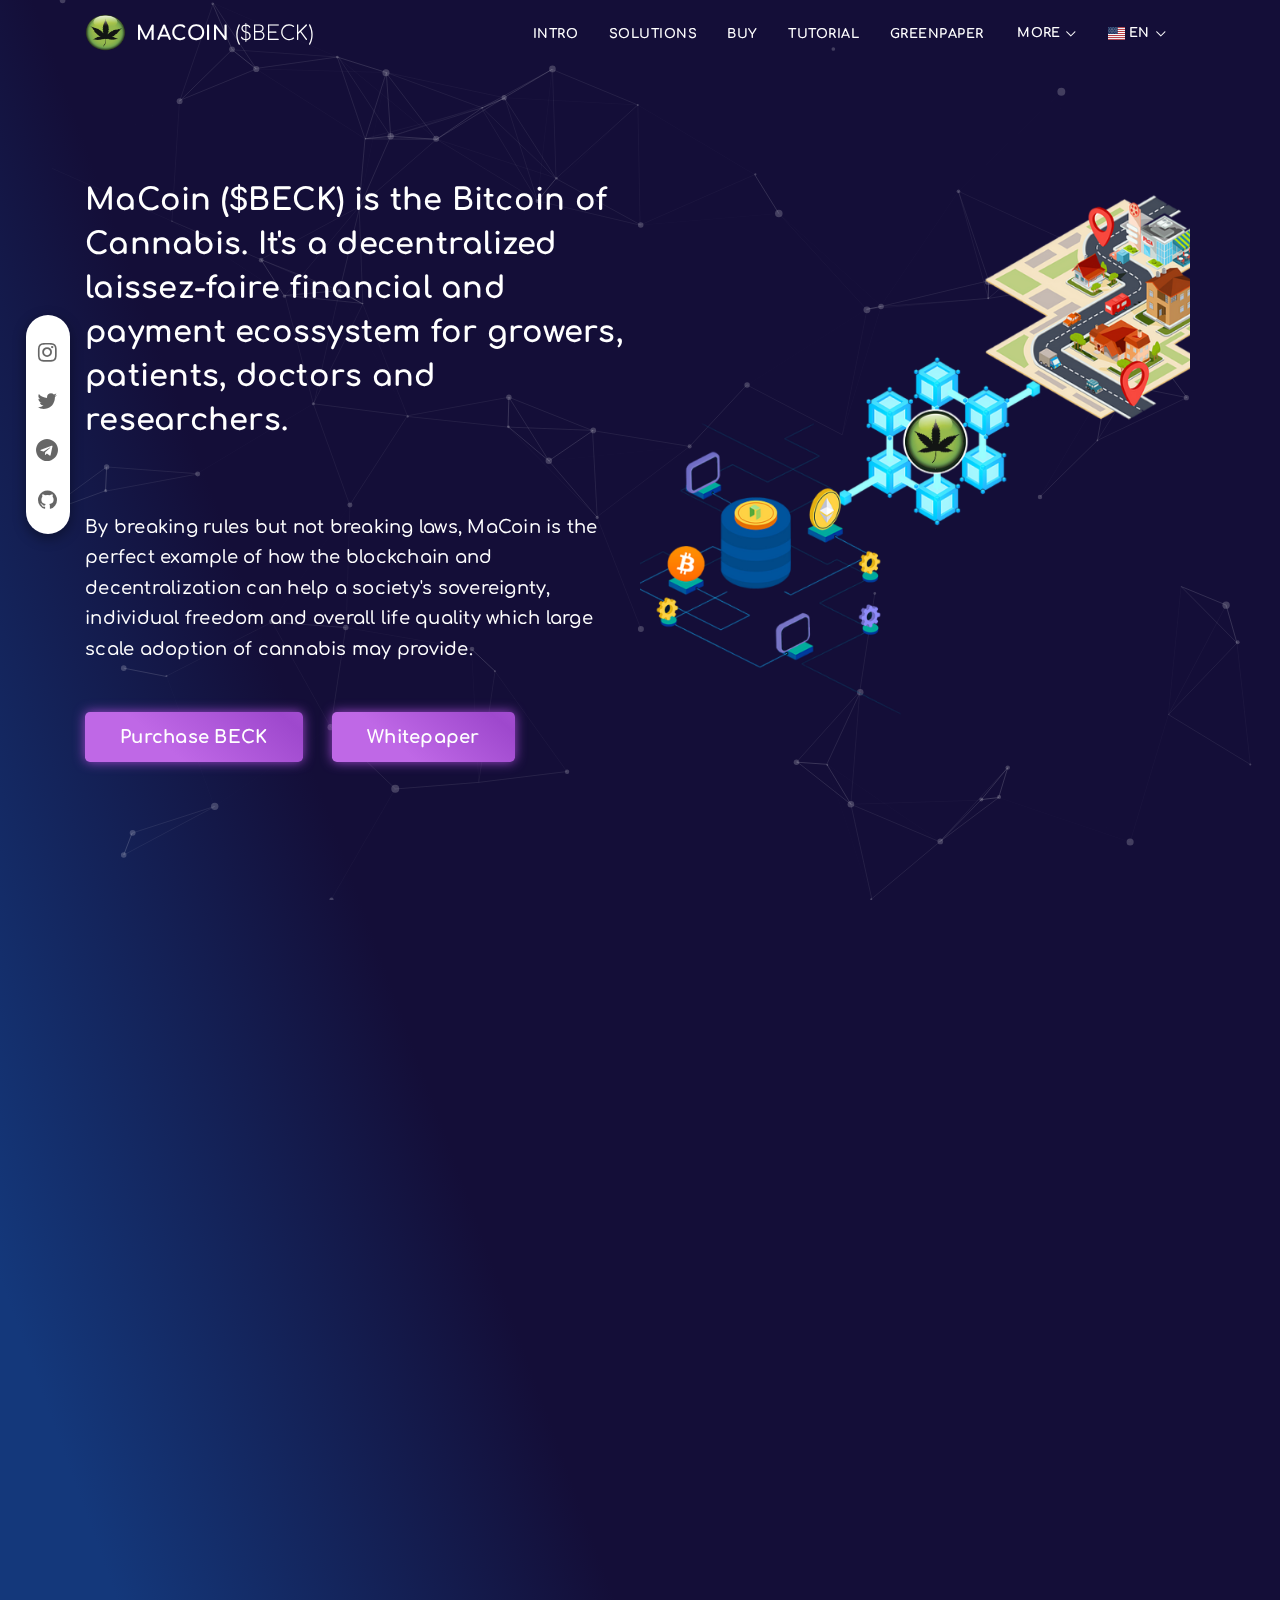
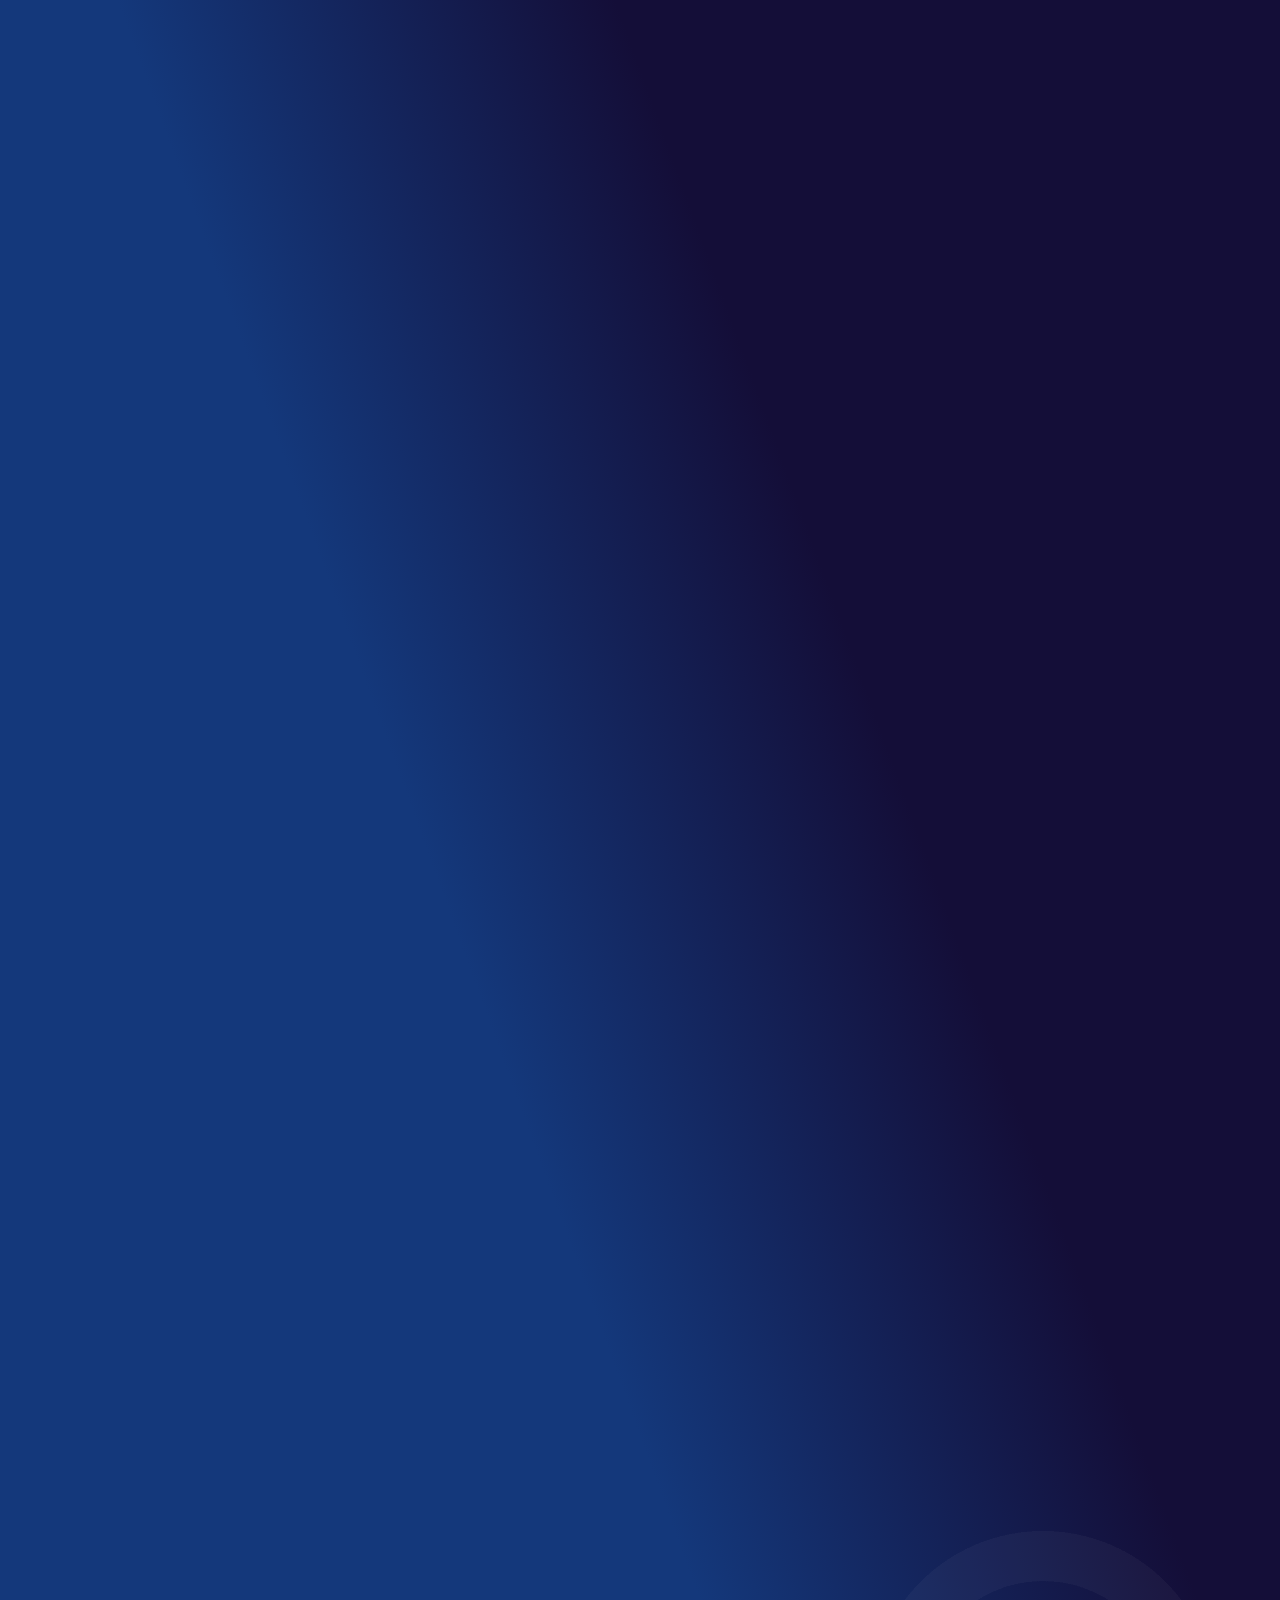
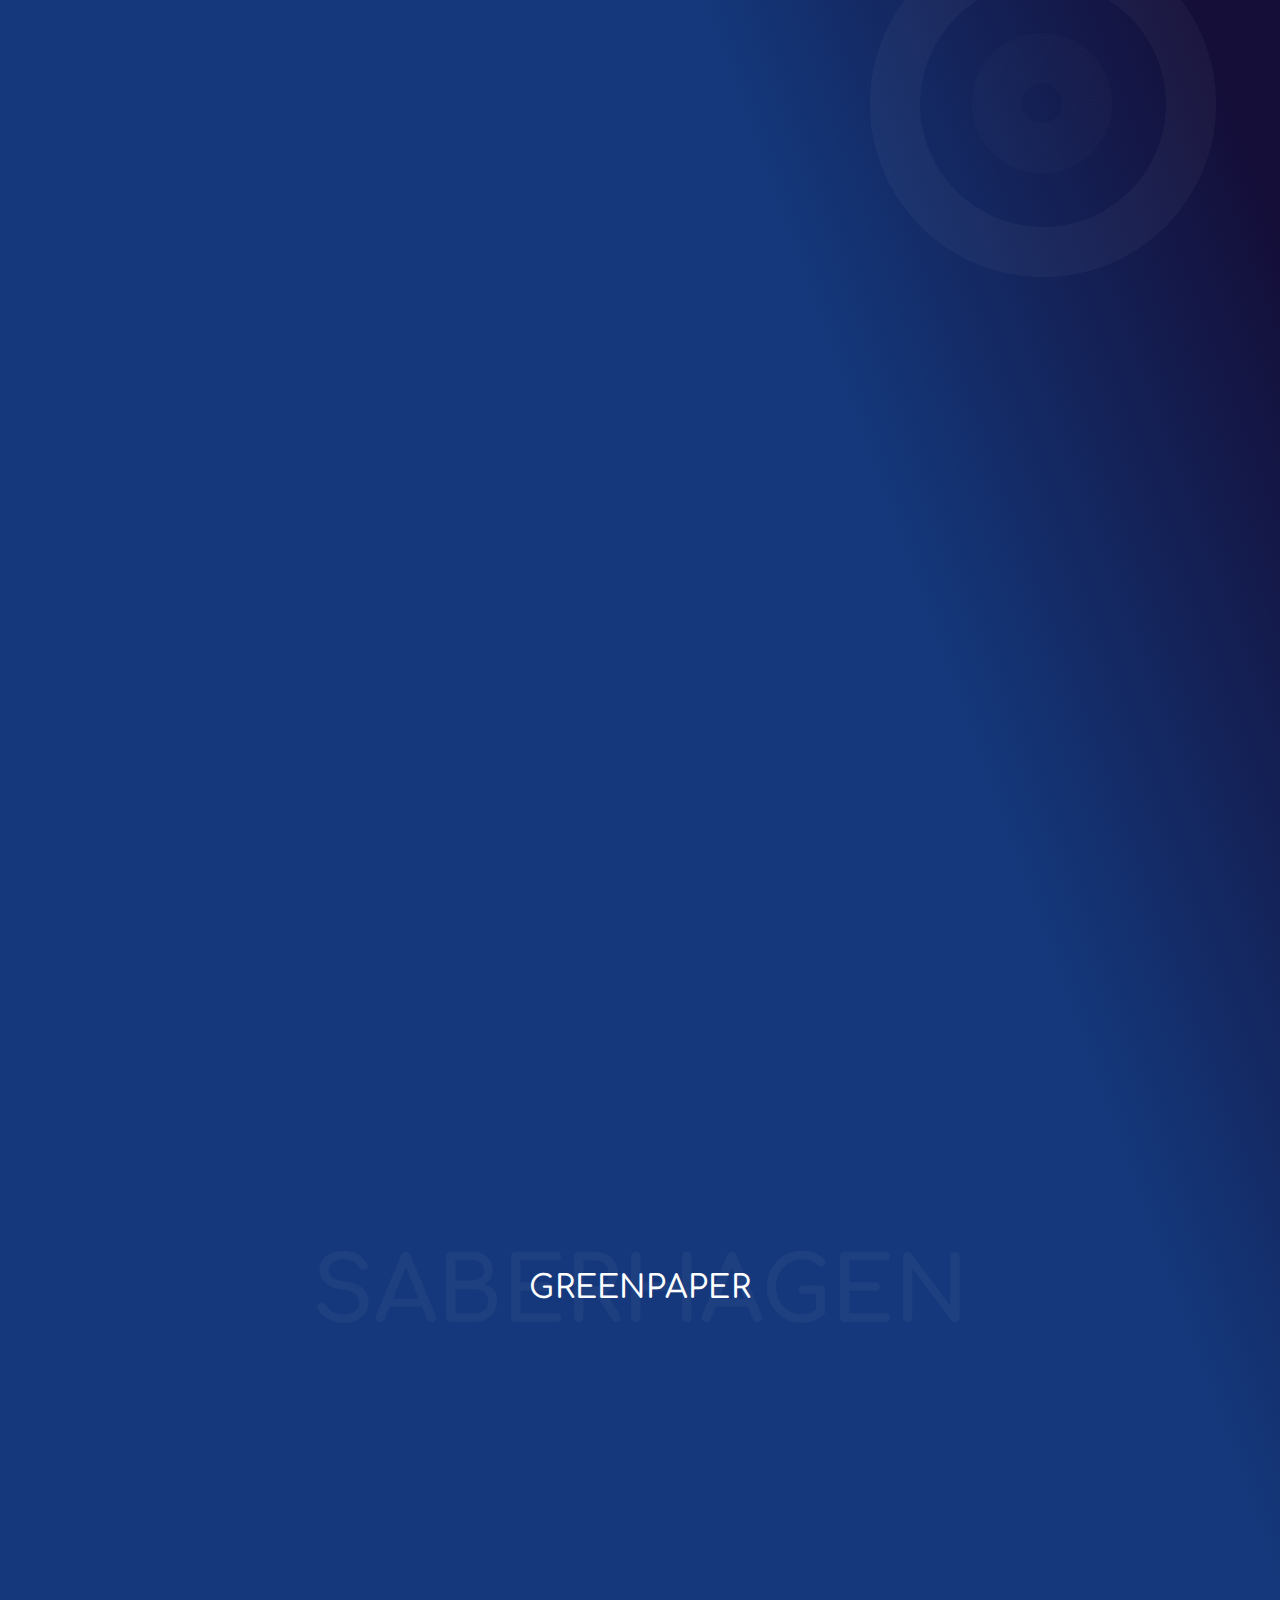
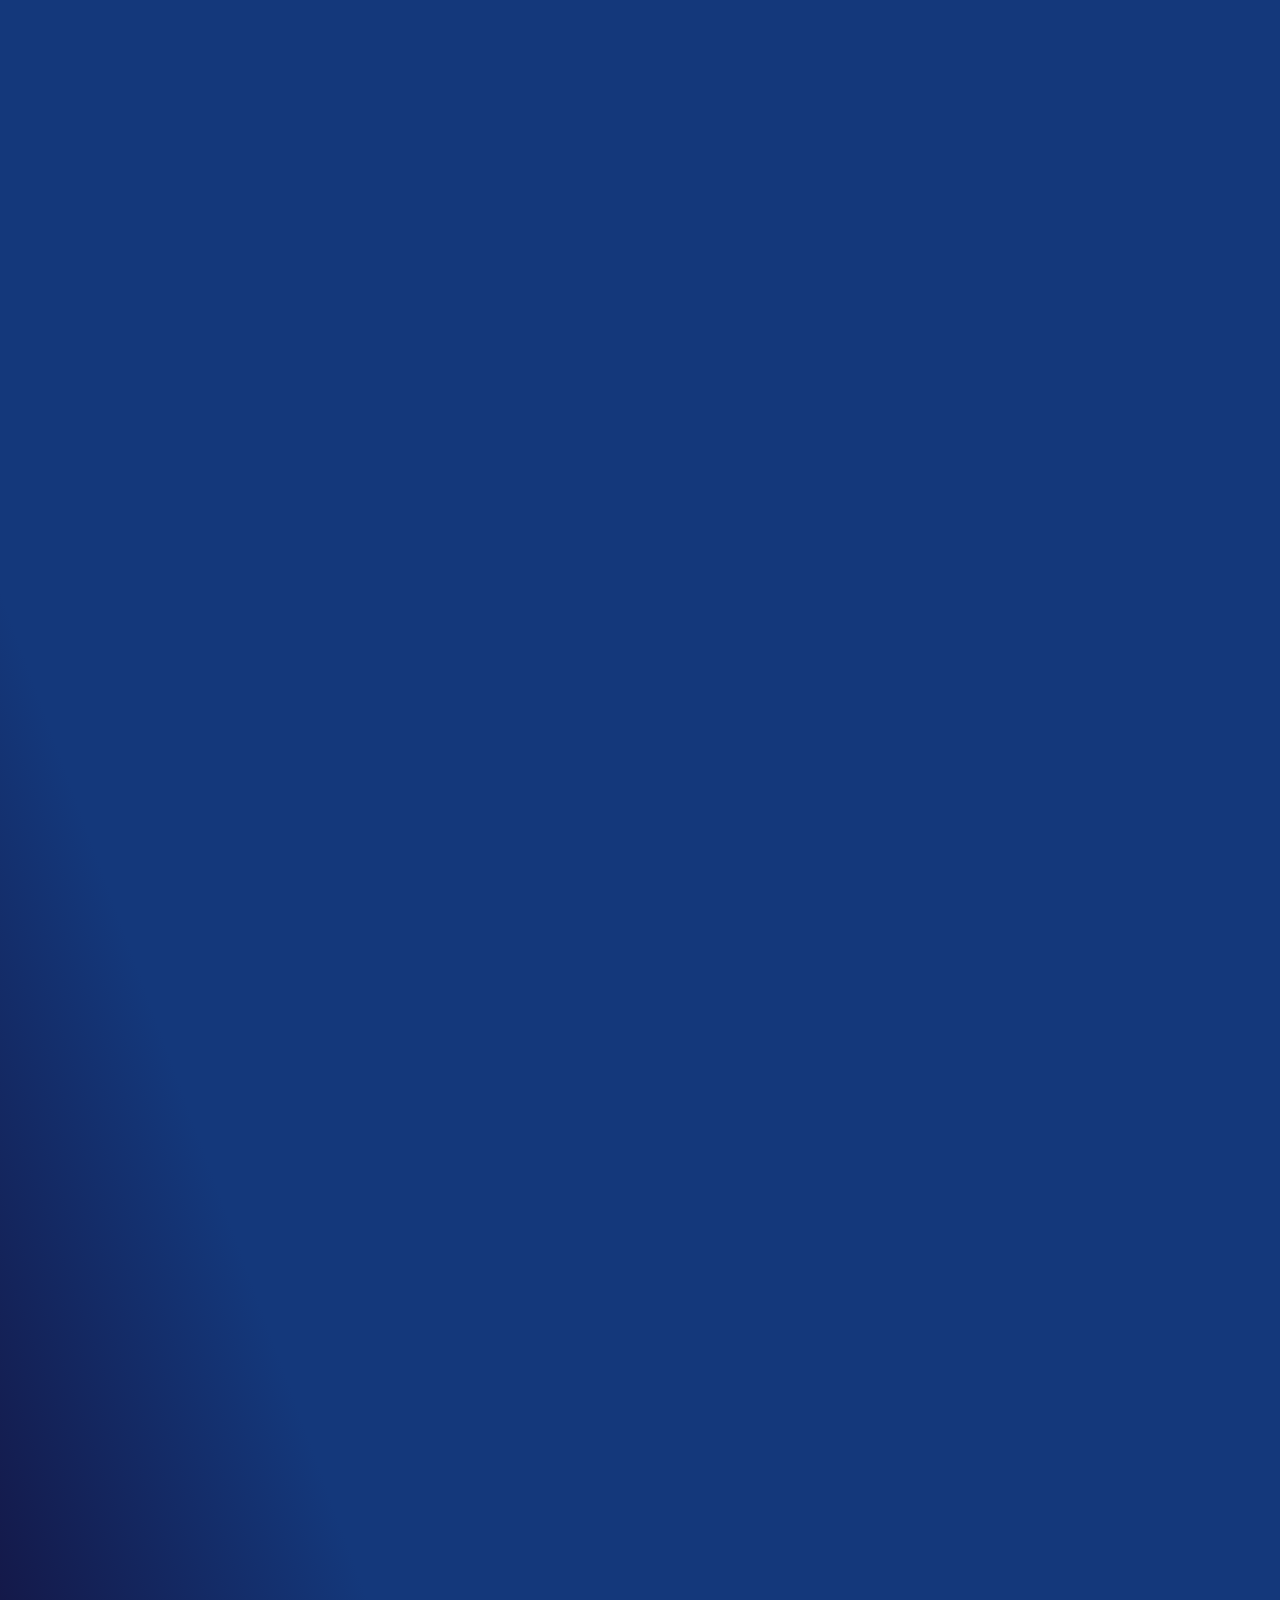
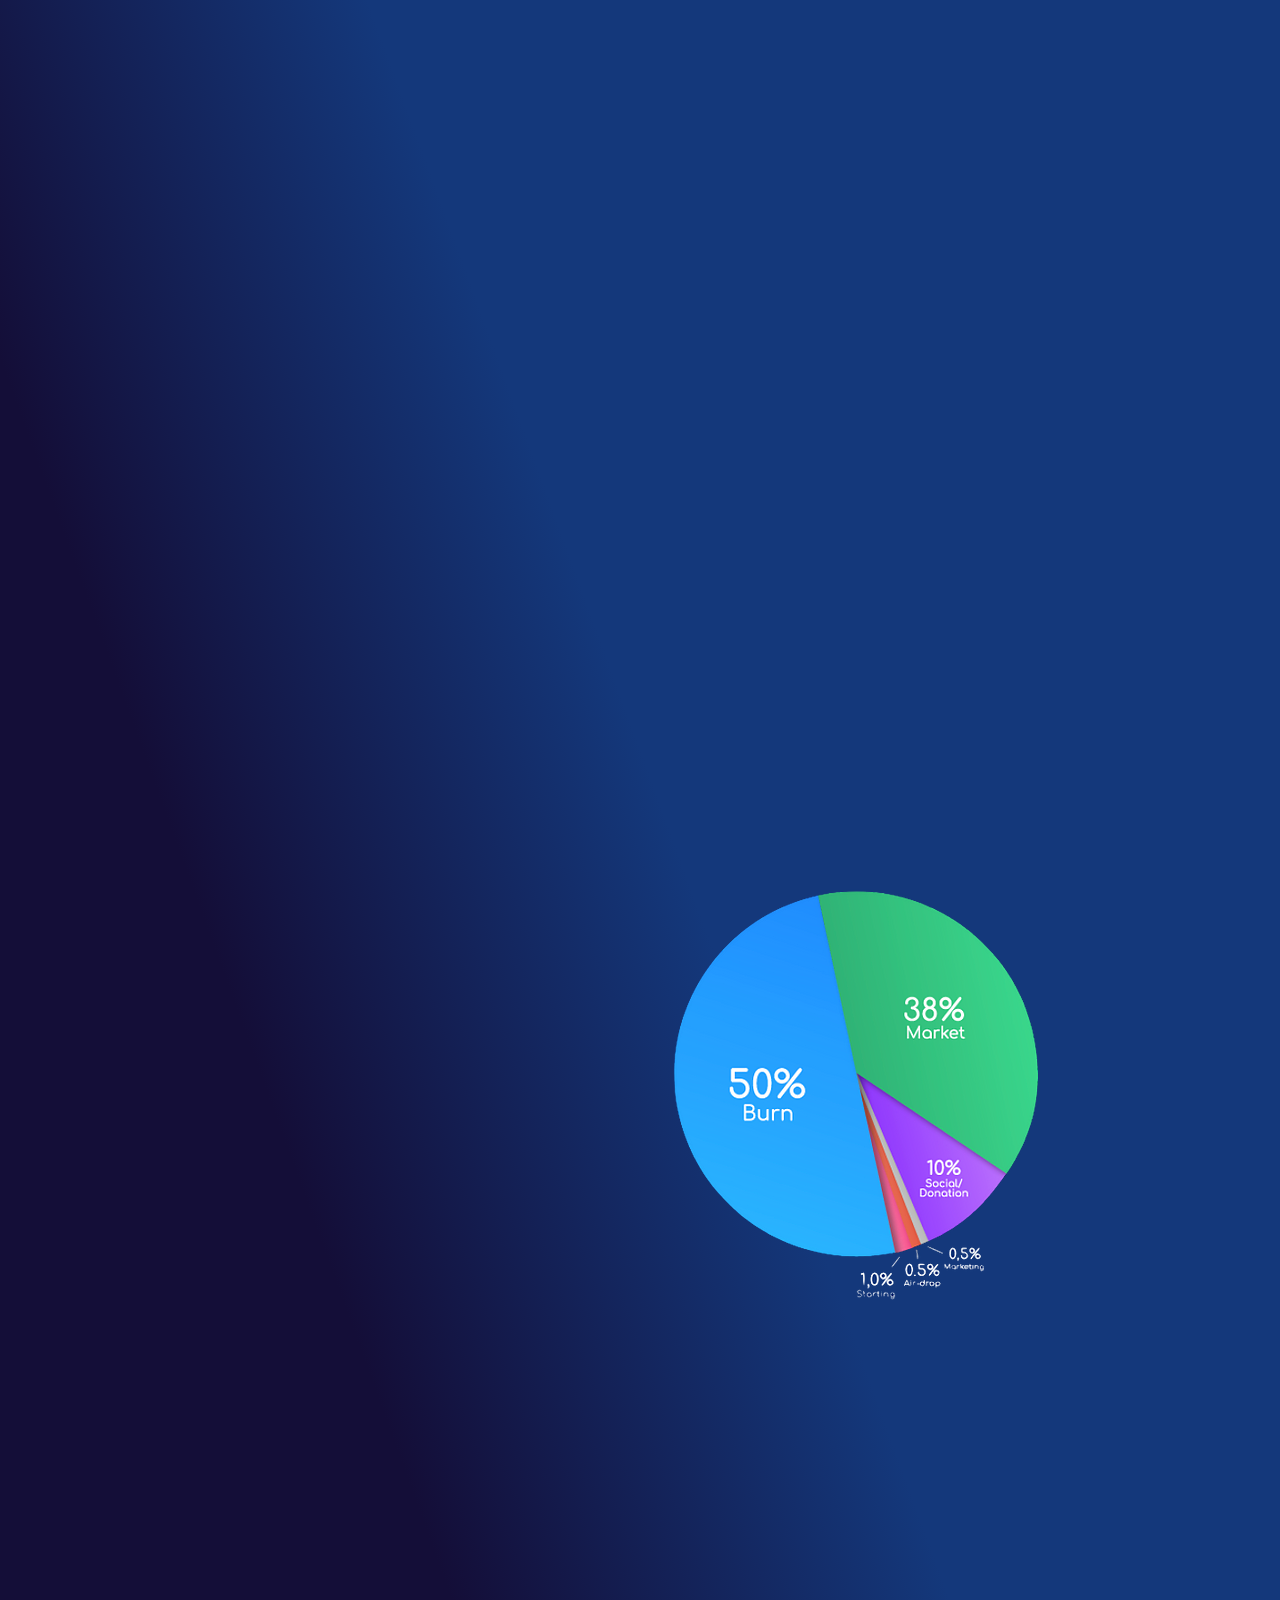
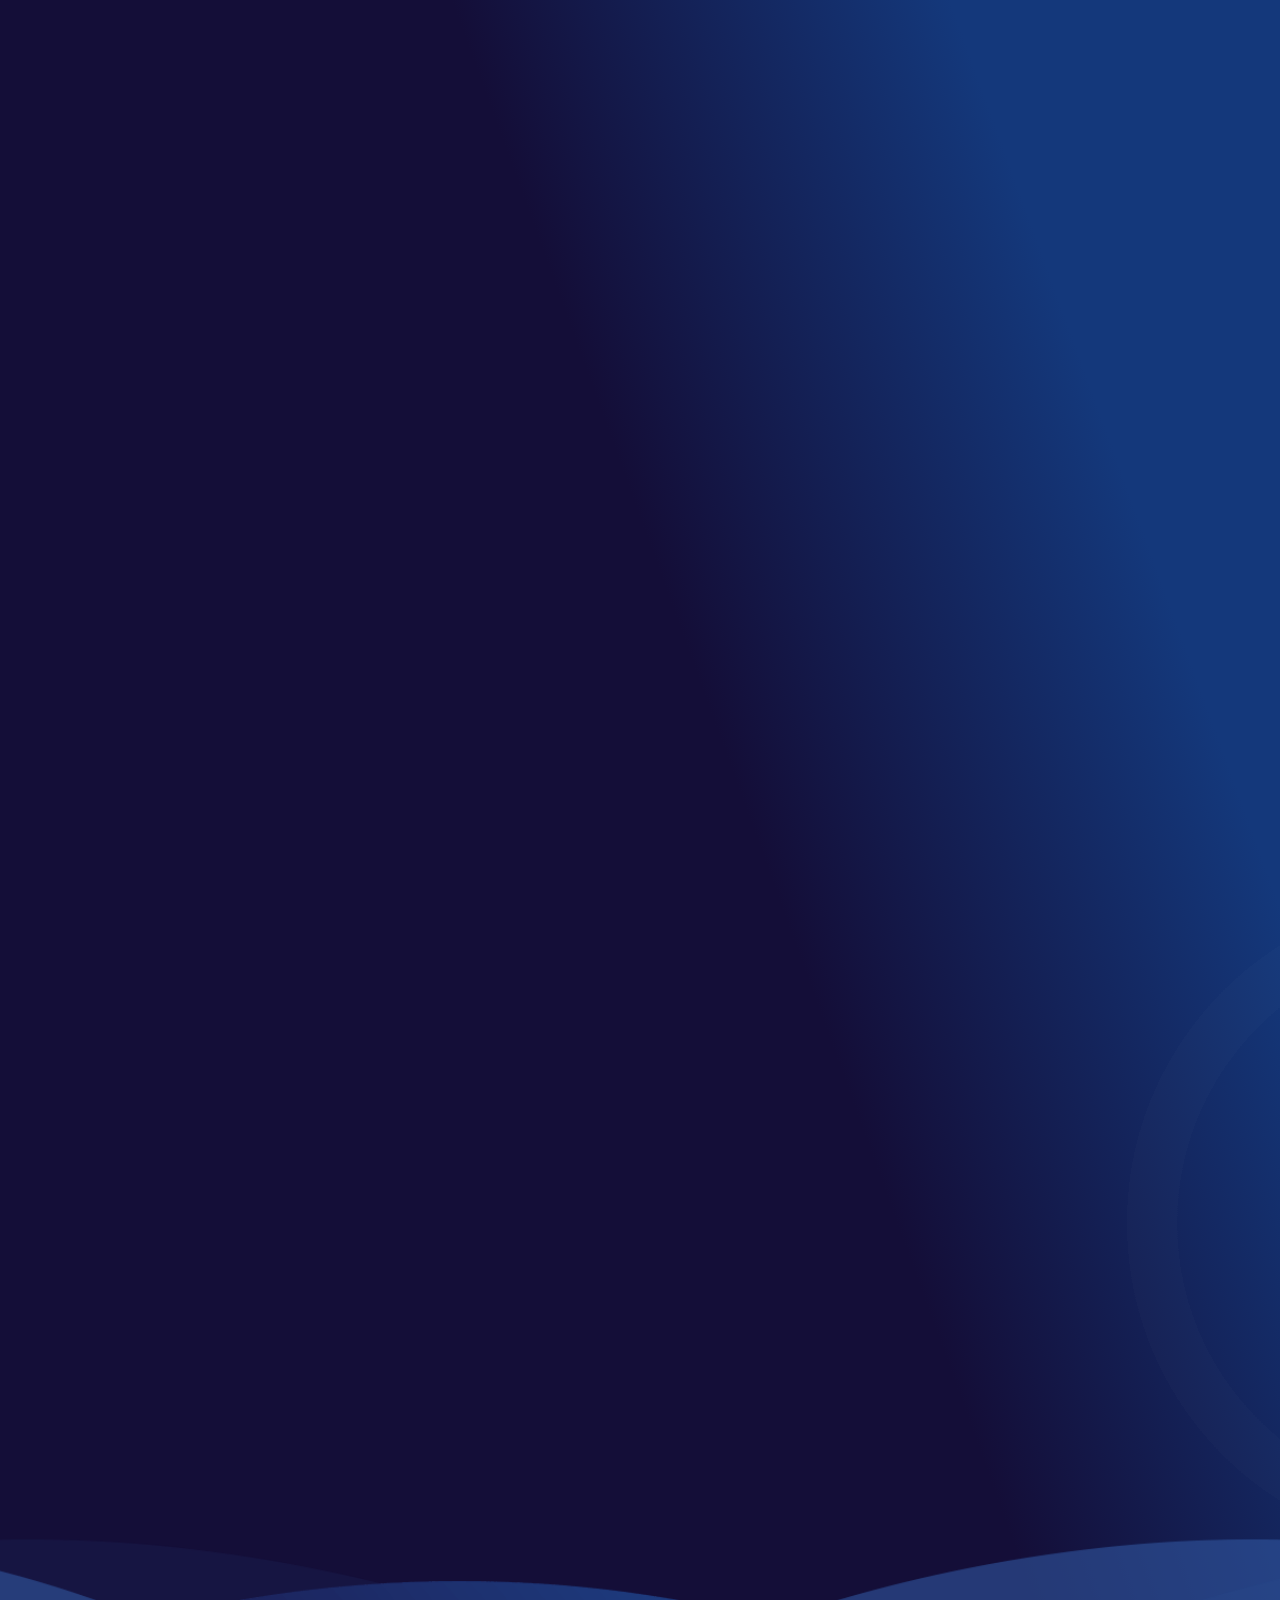
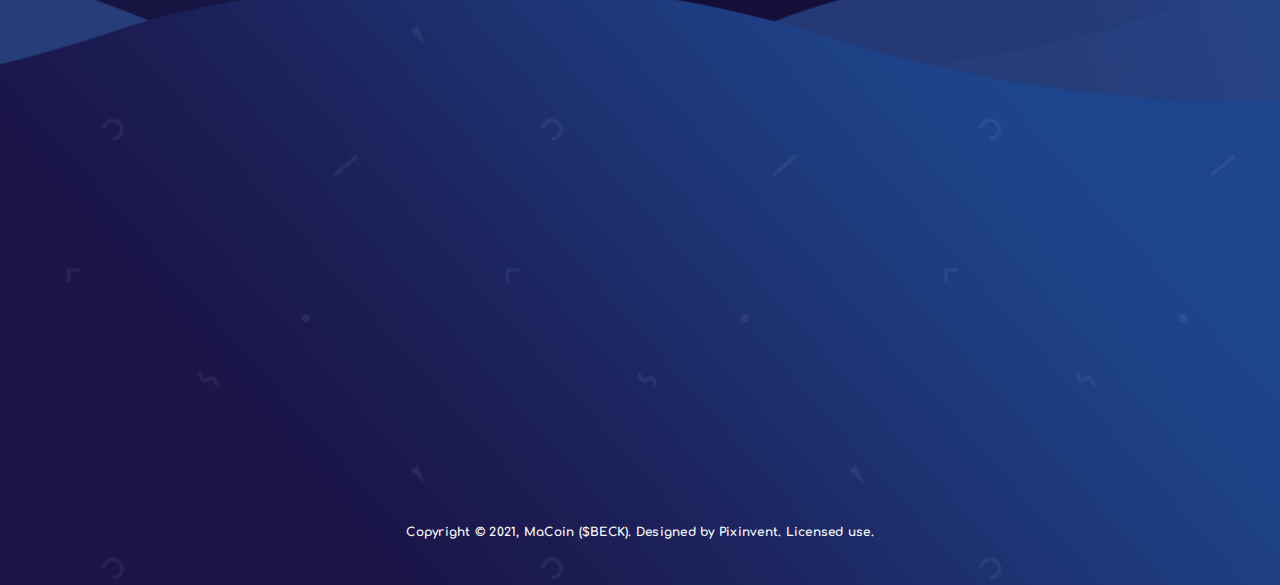
==== commit 2d49174e: "fix faq on iphone" ====
--- a/index.html
+++ b/index.html
@@ -836,9 +836,9 @@
                 <nav>
                     <div class="nav nav-pills nav-underline mb-5 animated" data-animation="fadeInUpShorter" data-animation-delay="0.5s" id="myTab" role="tablist">
                         <a href="#general" class="nav-item nav-link active" id="general-tab" data-toggle="tab" aria-controls="general" aria-selected="true" role="tab">General</a>
-                        <a href="#ico" class="nav-item nav-link" id="ico-tab" data-toggle="tab" aria-controls="ico" aria-selected="false" role="tab">Buy & Sell</a>
+                        <a href="#ico" class="nav-item nav-link" id="ico-tab" data-toggle="tab" aria-controls="ico" aria-selected="false" role="tab">Buy/Sell</a>
                         <a href="#token" class="nav-item nav-link" id="token-tab" data-toggle="tab" aria-controls="token" aria-selected="false" role="tab">Tokens</a>
-                        <a href="#client" class="nav-item nav-link" id="client-tab" data-toggle="tab" aria-controls="client" aria-selected="false" role="tab">Medical Cannabis</a>
+                        <a href="#client" class="nav-item nav-link" id="client-tab" data-toggle="tab" aria-controls="client" aria-selected="false" role="tab">Cannabis</a>
                         <a href="#legal" class="nav-item nav-link" id="legal-tab" data-toggle="tab" aria-controls="legal" aria-selected="false" role="tab">Legal</a>
                     </div>
                 </nav>
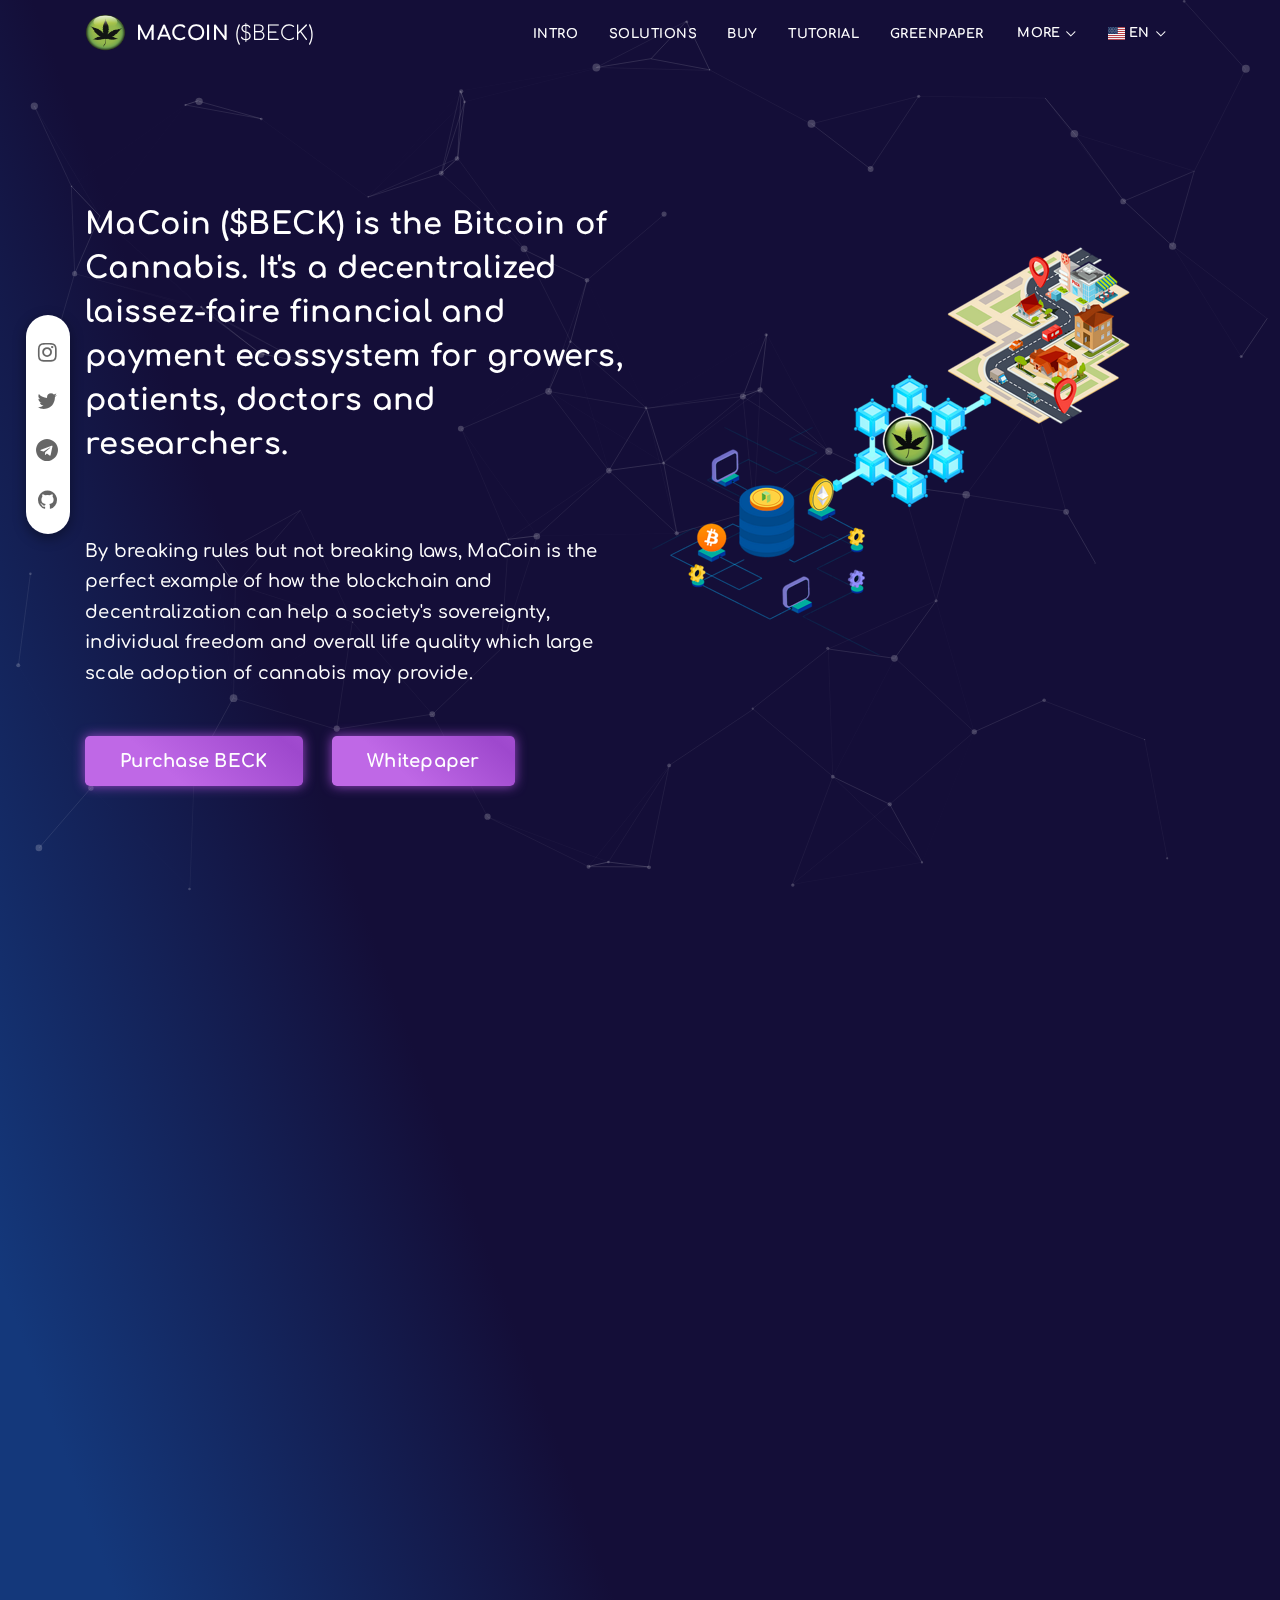
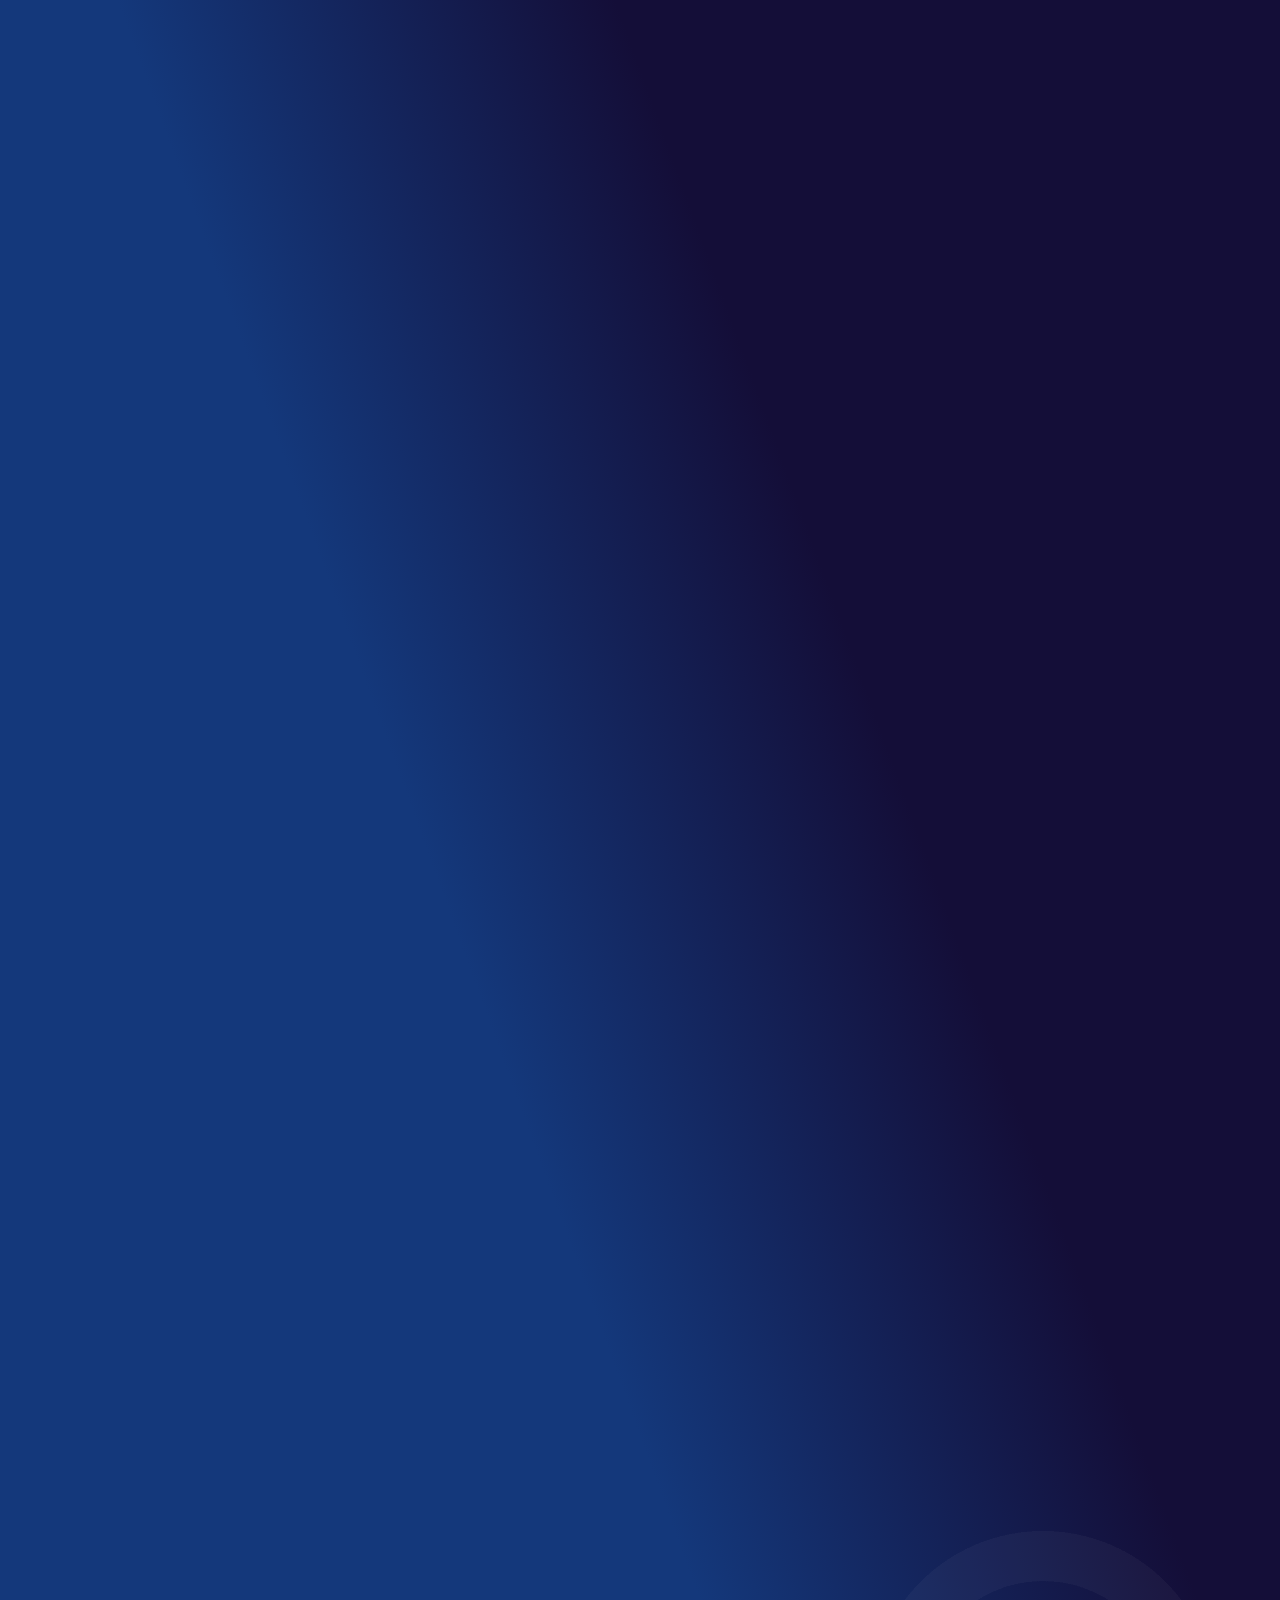
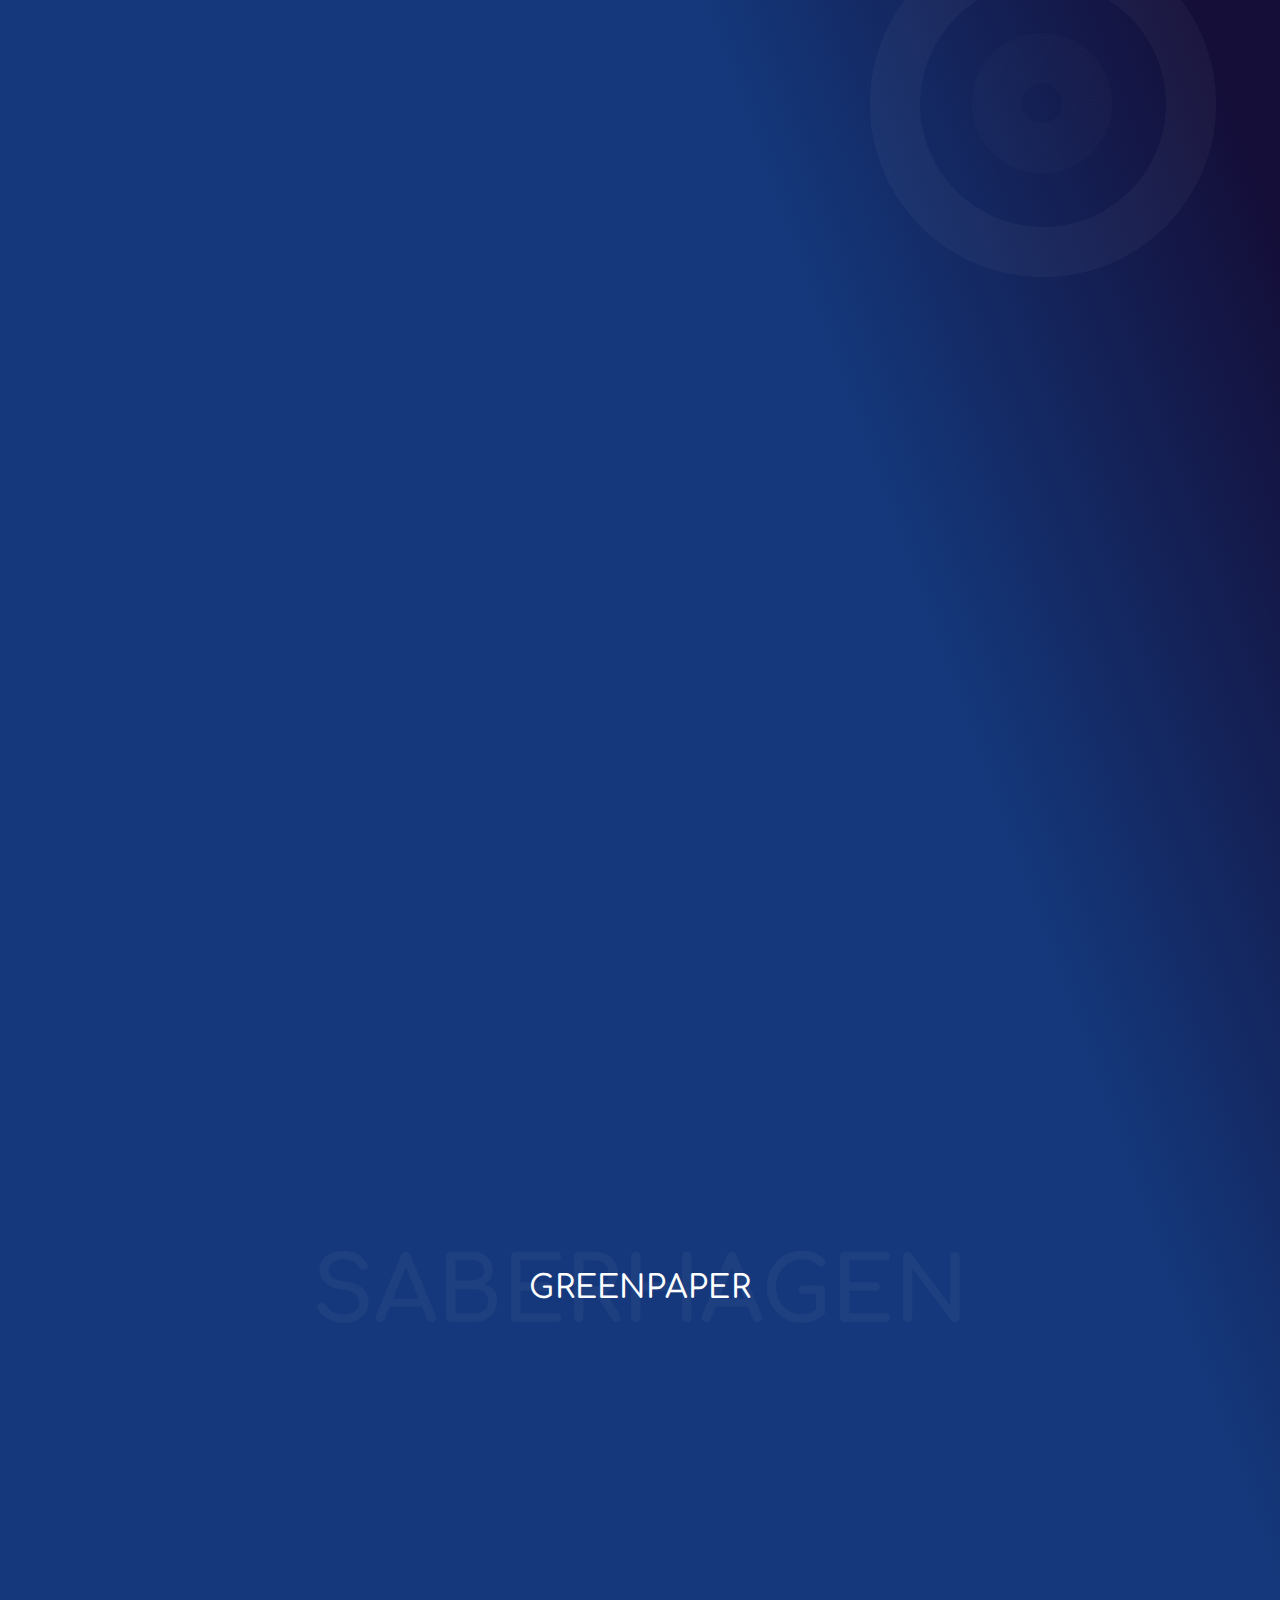
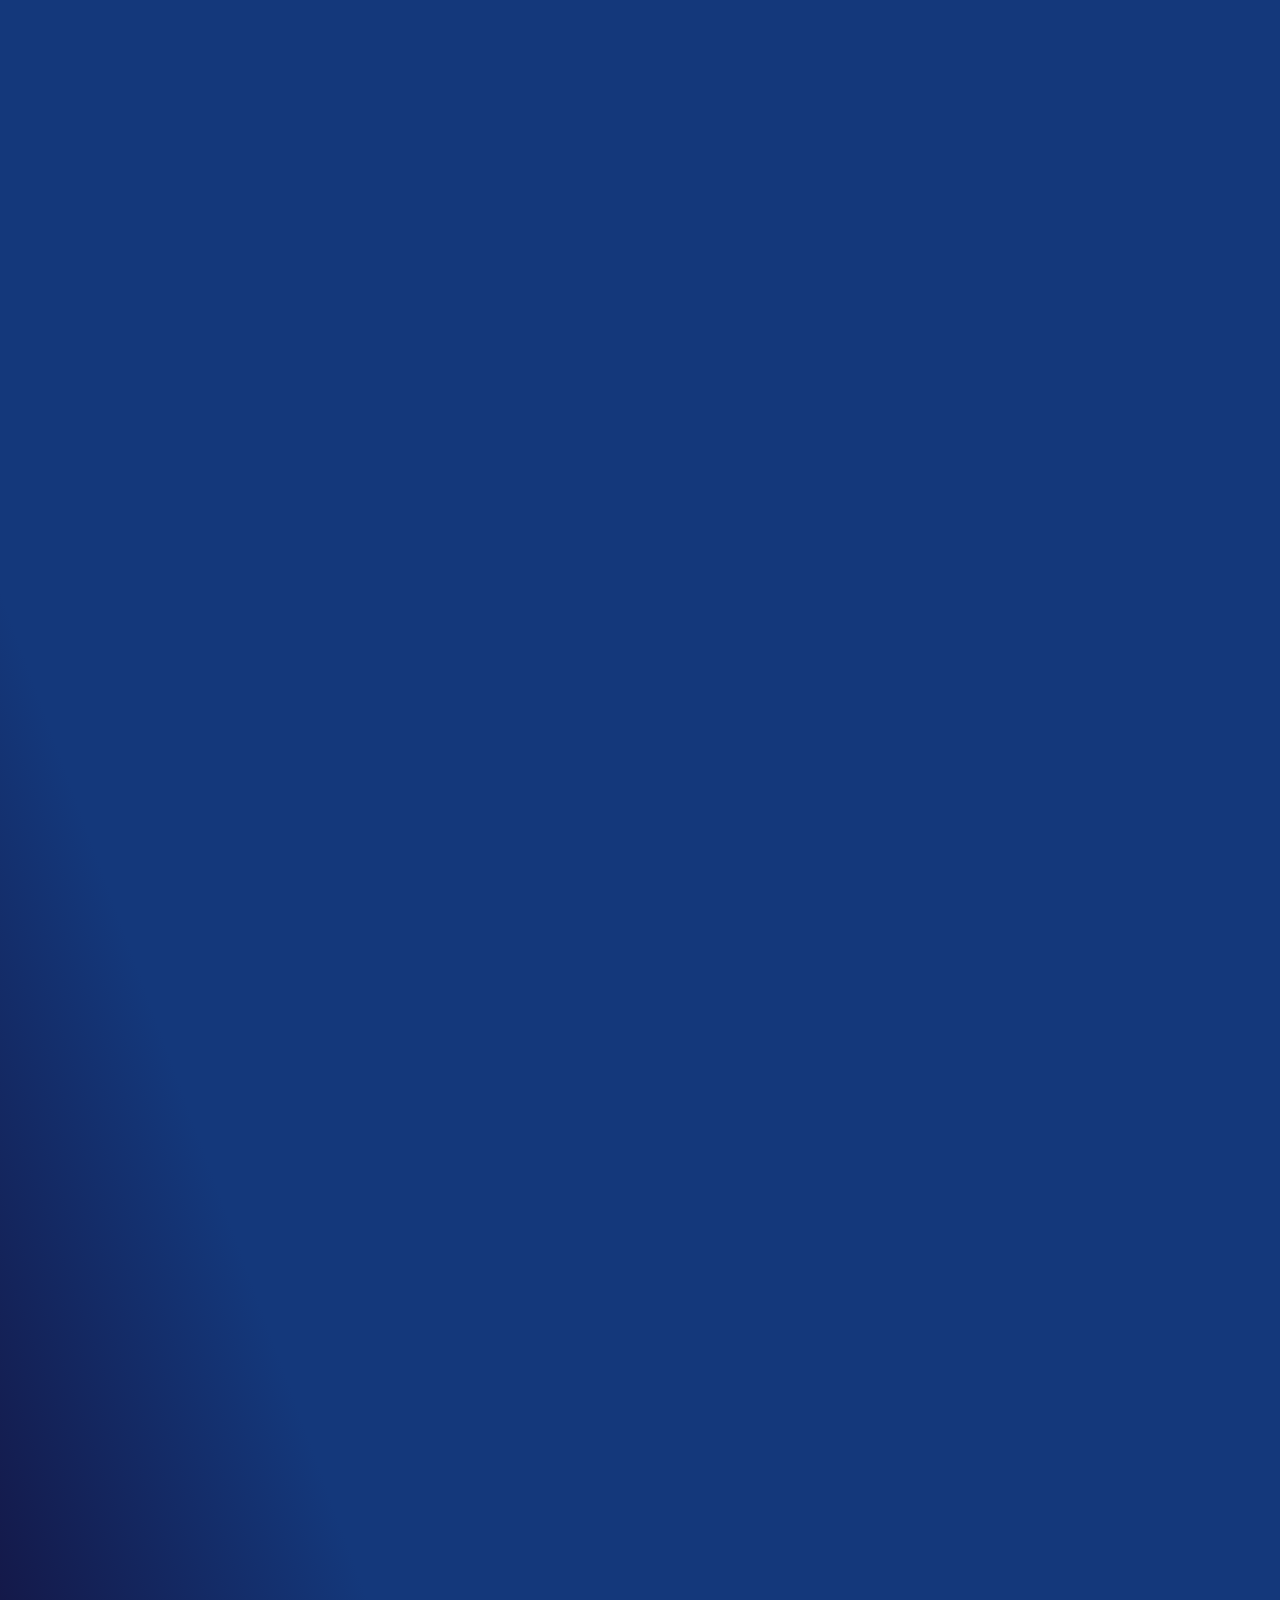
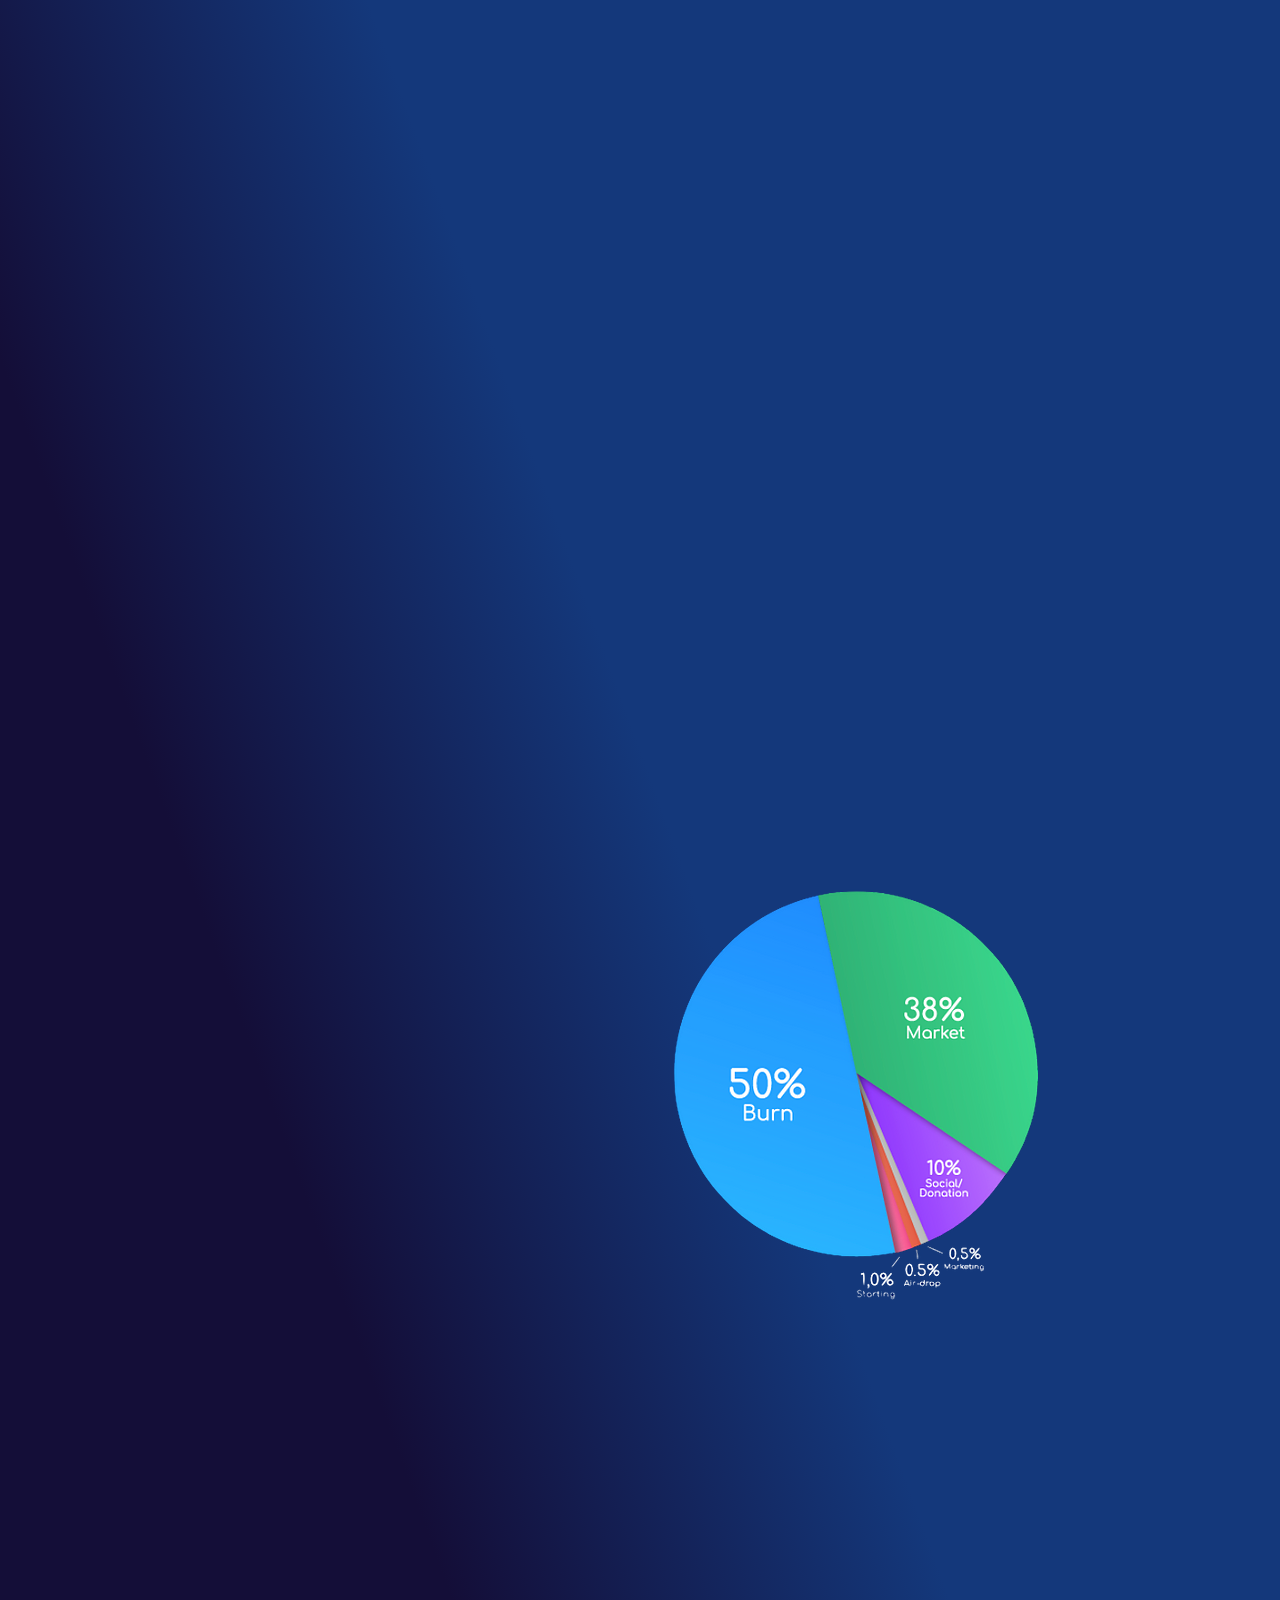
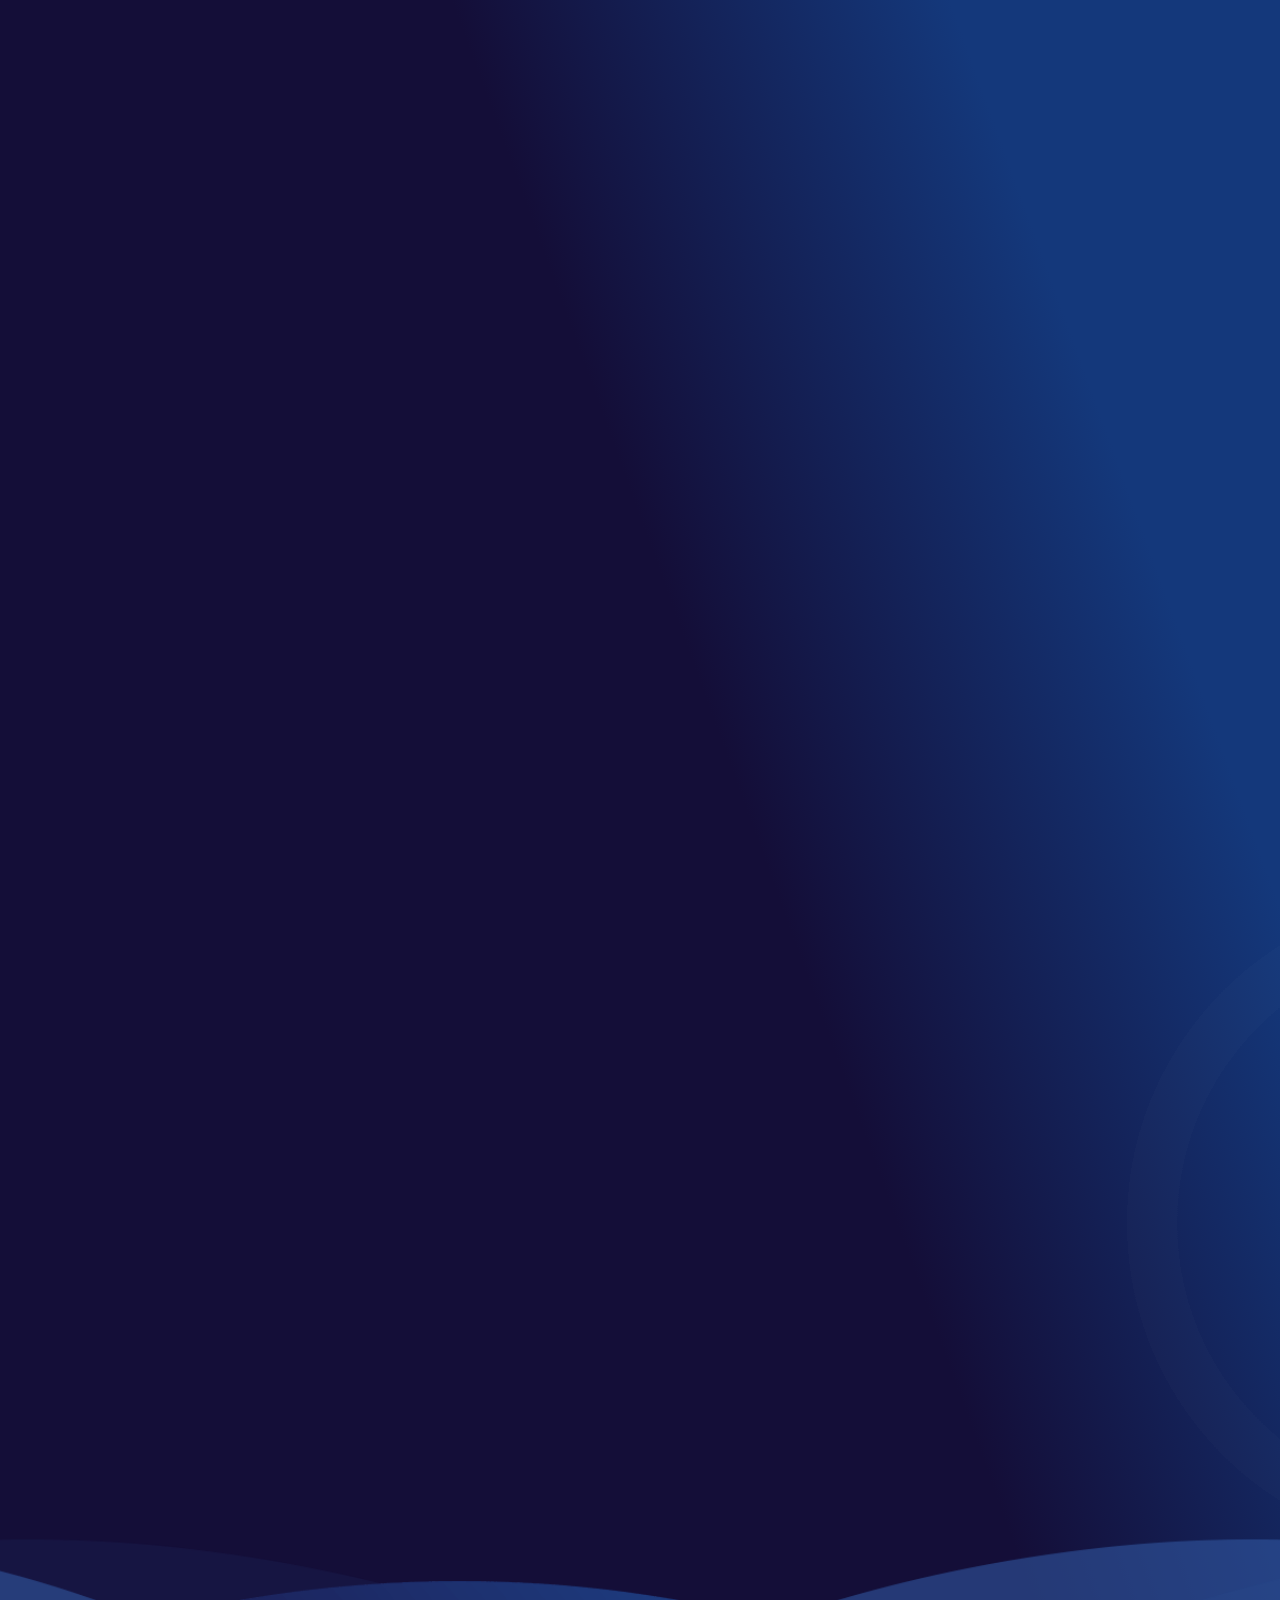
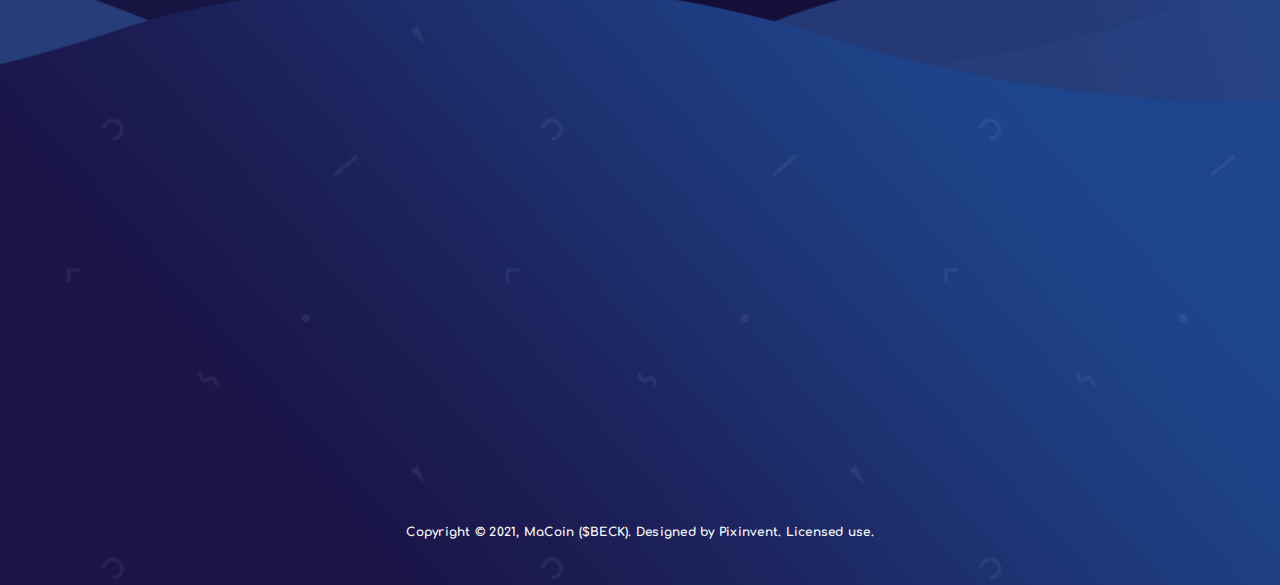
==== commit 57e43d4c: "Merge branch 'main' of https://github.com/danibaha/macoin.finance into main" ====
--- a/index.html
+++ b/index.html
@@ -156,6 +156,7 @@
                 <div class="row align-items-center">
                     <div class="col-lg-6 col-md-12">
                         <div class="banner-content pt-5">
+                            <p>&nbsp;</p>
                             <h1 class="best-template animated" data-animation="fadeInUpShorter" data-animation-delay="1.5s">MaCoin ($BECK) is the Bitcoin of Cannabis. It's a decentralized laissez-faire financial and payment ecossystem for growers, patients, doctors and researchers.
                             <h3 class="d-block white animated" data-animation="fadeInUpShorter" data-animation-delay="1.6s">By breaking rules but not breaking laws, MaCoin is the perfect example of how the blockchain and decentralization can
                             help a society's sovereignty, individual freedom and overall life quality which large scale adoption of cannabis may provide.
@@ -166,10 +167,12 @@
                             </div>
                         </div>
                     </div>
-                    <div> <!-- arte 1234 da macoin -->
-                        <img data-animation="fadeInUpShorter" src="assets/arte123.png" alt="361.png" class="problems-img animated" data-animation="fadeInUpShorter" data-animation-delay="2.5s" style="width:550px;height:550px;object-fit:cover;object-position:30% 50%; animation-delay: 4.0;">
-                    </div>
-                    <!-- <img src="assets/arte123.png" width="50%" height="50%"> -->
+                       <div> <!-- arte 1234 da macoin -->
+                        <div class="animated" data-animation="fadeInUpShorter" data-animation-delay="0.7s">
+                          <div class="position-relative what-is-crypto-img float-xl-right">
+                           <img class="img-fluid" src="assets/arte123rsz.png" alt="Digital-MaCoin-Reality" data-animation-delay="4.0s">
+                        </div>
+                       </div>
                 </div>
             </div>
         </div>
